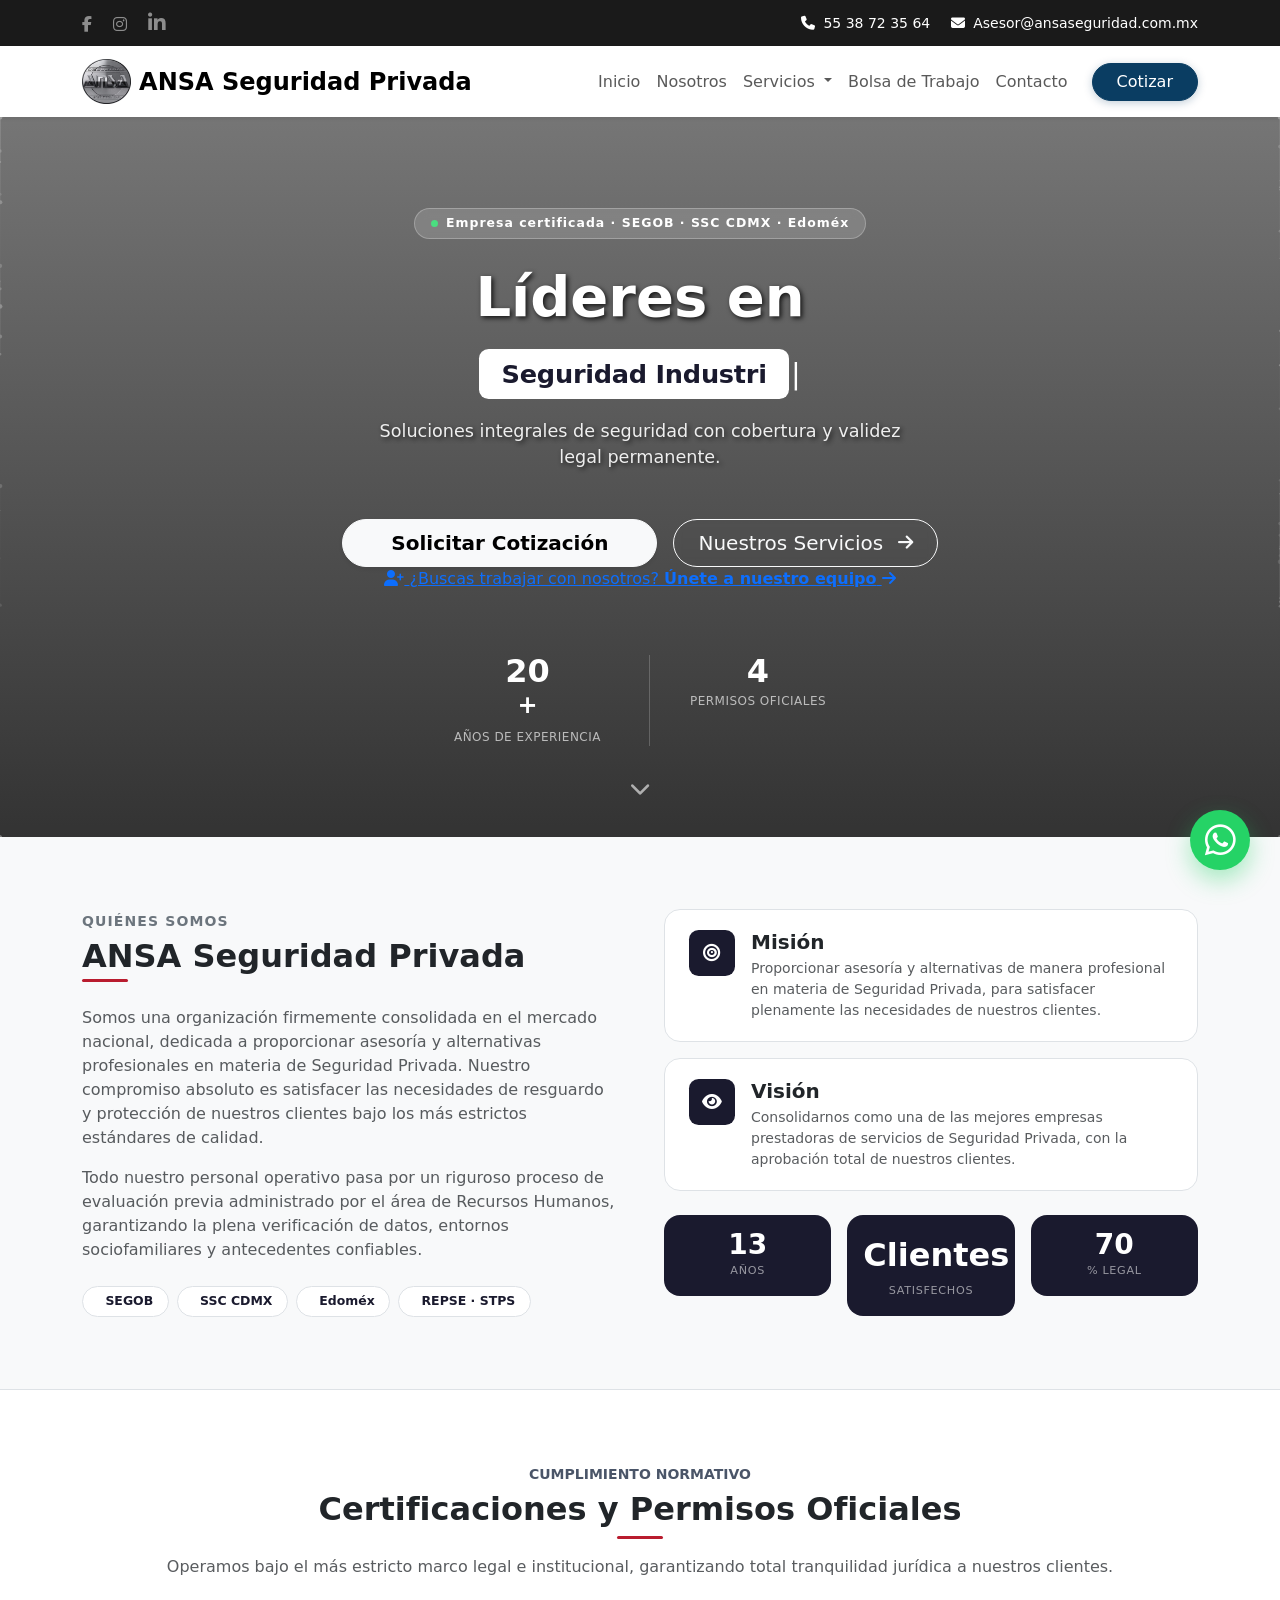
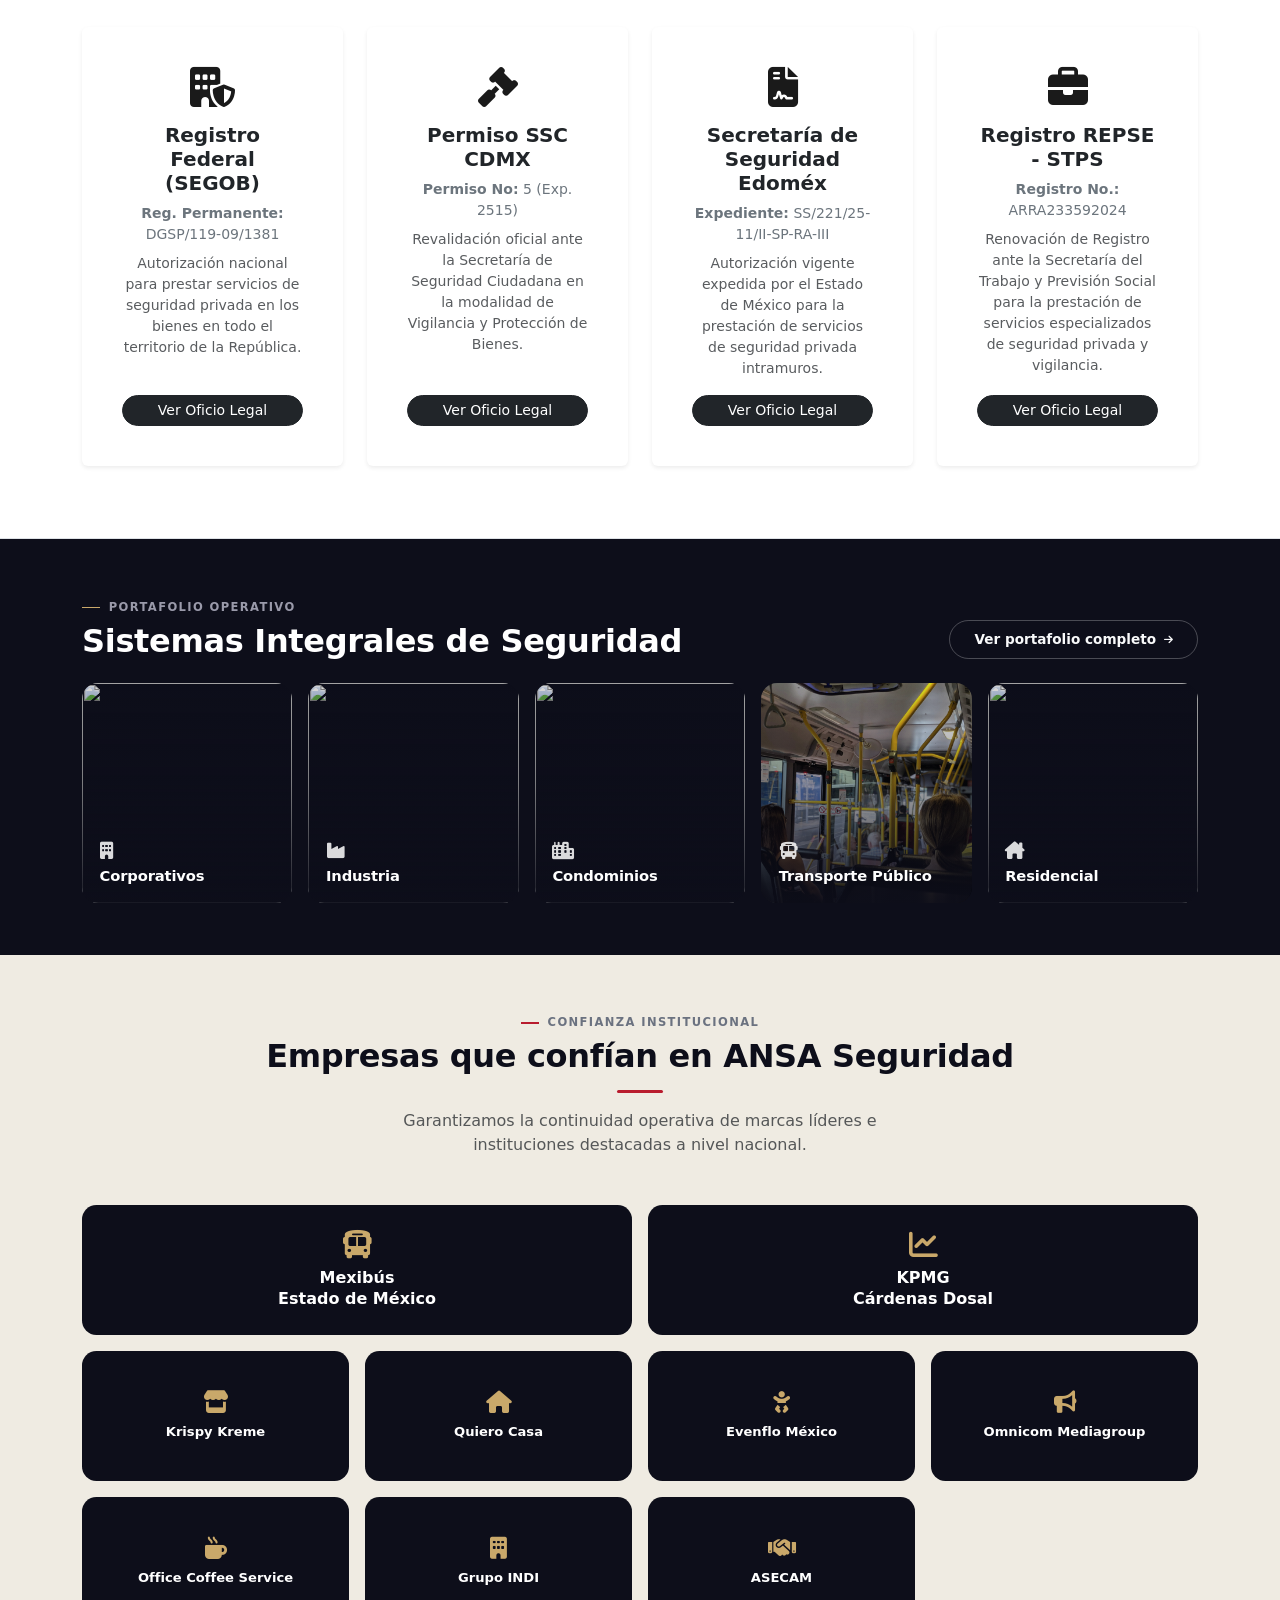
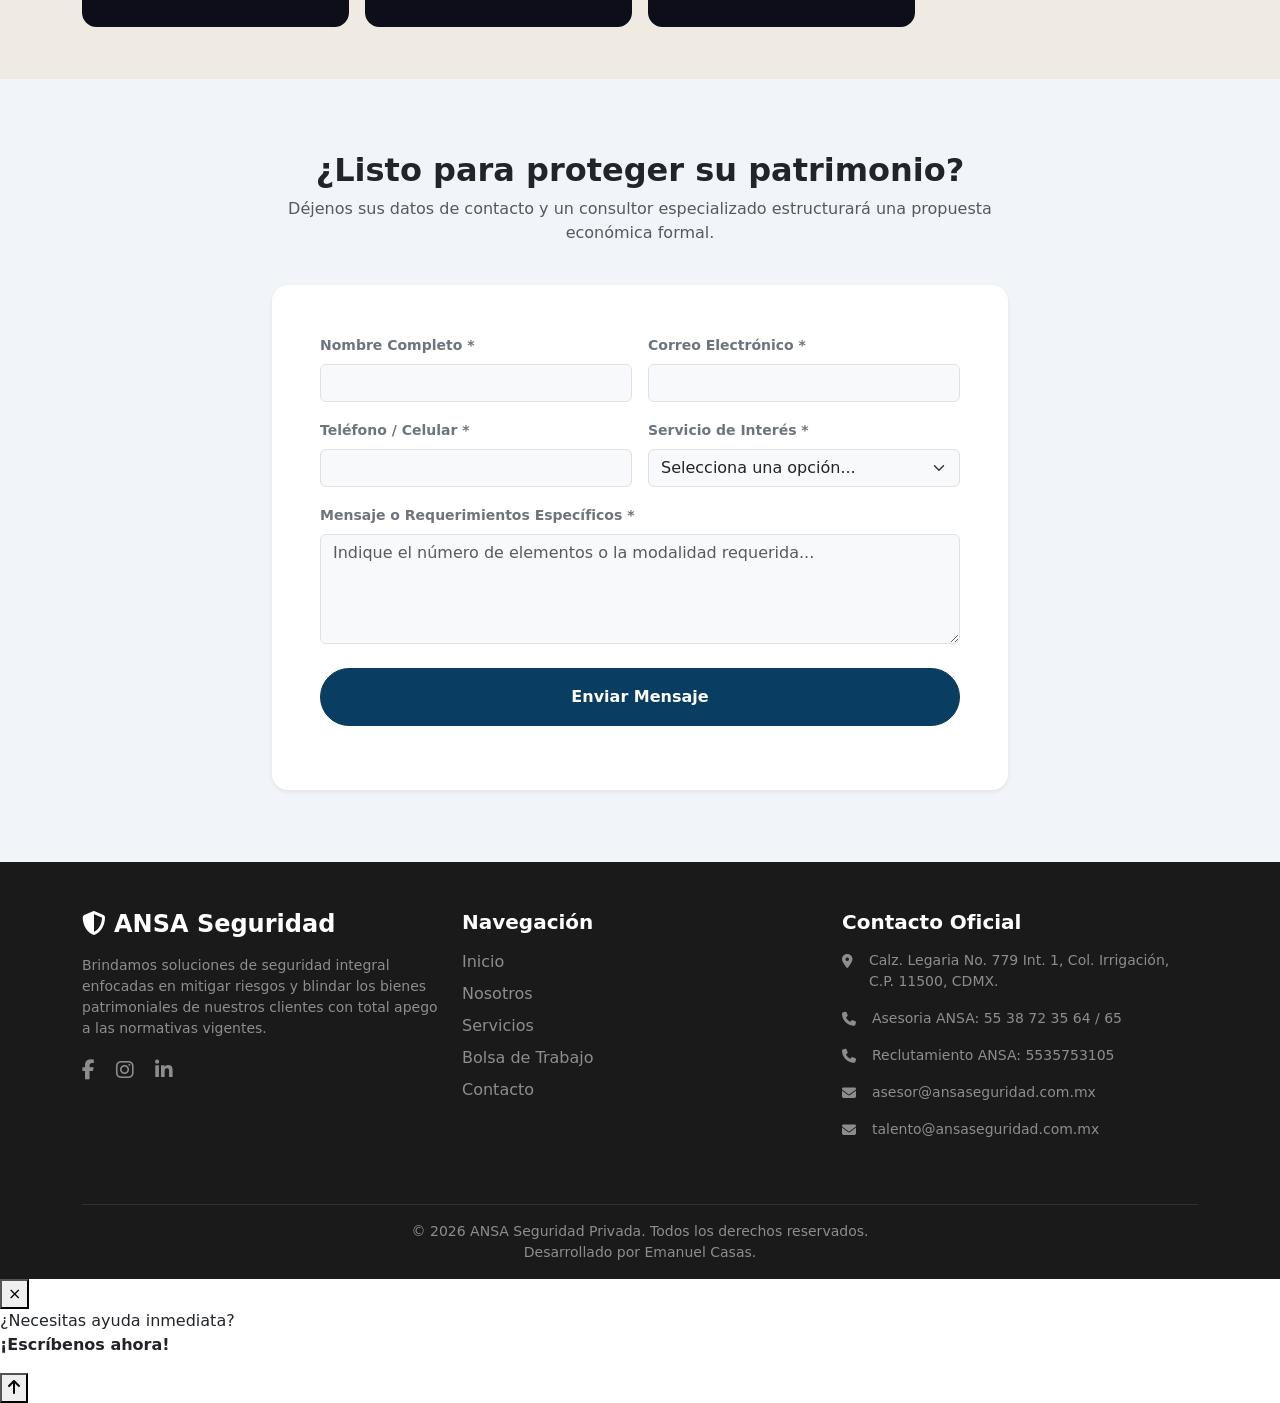
==== index.html @ e679508c "Update index.html" ====
<!DOCTYPE html>
<html lang="es">
<head>
    <meta charset="UTF-8">
    <meta name="viewport" content="width=device-width, initial-scale=1.0">
    <title>ANSA Seguridad Privada</title>

    <!-- Google Analytics 4 -->
    <script async src="https://www.googletagmanager.com/gtag/js?id=G-XXXXXXXXXX"></script>
    <script>
        window.dataLayer = window.dataLayer || [];
        function gtag(){dataLayer.push(arguments);}
        gtag('js', new Date());
        gtag('config', 'G-XXXXXXXXXX');
    </script>

    <link href="https://unpkg.com/aos@2.3.1/dist/aos.css" rel="stylesheet">
    <script src="https://unpkg.com/aos@2.3.1/dist/aos.js"></script>

    <script src="https://www.google.com/recaptcha/api.js" async defer></script>
    
    <link href="https://cdn.jsdelivr.net/npm/bootstrap@5.3.2/dist/css/bootstrap.min.css" rel="stylesheet">
    
    <link rel="stylesheet" href="https://cdnjs.cloudflare.com/ajax/libs/font-awesome/6.4.2/css/all.min.css">

    <link rel="stylesheet" href="css/style.css">

    
<div id="ansa-toast" role="status" aria-live="polite">
  <div class="ansa-toast-icon"><i class="fa-solid fa-check"></i></div>
  <div class="ansa-toast-text">
    <strong>¡Mensaje enviado!</strong>
    <span>Te contactaremos en las próximas horas.</span>
  </div>
  <button class="ansa-toast-close" aria-label="Cerrar notificación">&times;</button>
</div>



</head>
<body>

    <div class="top-bar py-2 text-white">
        <div class="container d-flex justify-content-between align-items-center">
            <div class="social-icons">
                <a href="#" class="text-white-50 me-3 text-decoration-none"><i class="fa-brands fa-facebook-f"></i></a>
                <a href="#" class="text-white-50 me-3 text-decoration-none"><i class="fa-brands fa-instagram"></i></a>
                <a href="#" class="text-white-50 fs-5 text-decoration-none footer-icon"><i class="fa-brands fa-linkedin-in"></i></a>
            </div>
            <div class="contact-info small d-none d-md-block">
                <span class="me-3"><i class="fa-solid fa-phone me-1"></i> 55 38 72 35 64</span>
                <span><i class="fa-solid fa-envelope me-1"></i> Asesor@ansaseguridad.com.mx</span>
            </div>
        </div>
    </div>

    <nav class="navbar navbar-expand-lg navbar-light bg-white shadow-sm sticky-top">
        <div class="container">
            <a class="navbar-brand d-flex align-items-center" href="index.html">
    <img src="img/logo-ansa.jpg" alt="ANSA Seguridad Privada" style="height: 45px; width: auto;" class="me-2" loading="lazy">
    <span class="fw-bold fs-4">ANSA Seguridad Privada</span>
</a>
            
            <button class="navbar-toggler" type="button" data-bs-toggle="collapse" data-bs-target="#menuPrincipal">
                <span class="navbar-toggler-icon"></span>
            </button>
            
            <div class="collapse navbar-collapse justify-content-end" id="menuPrincipal">
            <ul class="navbar-nav fw-medium align-items-center">
                <li class="nav-item"><a class="nav-link active" href="index.html">Inicio</a></li>
                <li class="nav-item"><a class="nav-link" href="#nosotros">Nosotros</a></li>
                
                <li class="nav-item dropdown">
                    <a class="nav-link dropdown-toggle" href="servicios.html" id="navServicios" role="button" data-bs-toggle="dropdown" aria-expanded="false">
    Servicios
</a>
                    
                    <ul class="dropdown-menu border-0 shadow" aria-labelledby="navServicios">
                        
                        <li class="dropdown-submenu">
                            <a class="dropdown-item py-2 d-flex justify-content-between align-items-center dropdown-toggle-submenu"
   href="servicios.html#intramuros"
   data-bs-toggle="dropdown"
   aria-expanded="false">
    <span><i class="fa-solid fa-building-user me-2"></i> Guardias de Seguridad</span>
    <i class="fa-solid fa-chevron-right fa-xs ms-3 text-muted"></i>
</a>
                            
                            <ul class="dropdown-menu submenu border-0 shadow">
                                <li><h6 class="dropdown-header small text-uppercase fw-bold" style="letter-spacing:.06em; font-size:.7rem;">Sectores</h6></li>
                                <li><a class="dropdown-item py-2 ps-4" href="servicios.html#intramuros" data-sector-link="corporativo"><i class="fa-solid fa-building me-2 fa-sm"></i> Corporativos</a></li>
                                <li><a class="dropdown-item py-2 ps-4" href="servicios.html#intramuros" data-sector-link="comercio"><i class="fa-solid fa-shop me-2 fa-sm"></i> Comercio</a></li>
                                <li><a class="dropdown-item py-2 ps-4" href="servicios.html#intramuros" data-sector-link="industria"><i class="fa-solid fa-industry me-2 fa-sm"></i> Industria</a></li>
                                <li><a class="dropdown-item py-2 ps-4" href="servicios.html#intramuros" data-sector-link="construccion"><i class="fa-solid fa-helmet-safety me-2 fa-sm"></i> Construcción</a></li>
                                <li><a class="dropdown-item py-2 ps-4" href="servicios.html#intramuros" data-sector-link="condominios"><i class="fa-solid fa-city me-2 fa-sm"></i> Condominios</a></li>
                                <li><a class="dropdown-item py-2 ps-4" href="servicios.html#intramuros" data-sector-link="fraccionamientos"><i class="fa-solid fa-house-flag me-2 fa-sm"></i> Fraccionamientos</a></li>
                                <li><a class="dropdown-item py-2 ps-4" href="servicios.html#intramuros" data-sector-link="transporte"><i class="fa-solid fa-bus me-2 fa-sm"></i> Transporte Público</a></li>
                                <li><a class="dropdown-item py-2 ps-4" href="servicios.html#intramuros" data-sector-link="educativo"><i class="fa-solid fa-graduation-cap me-2 fa-sm"></i> Centros Educativos</a></li>
                                <li><a class="dropdown-item py-2 ps-4" href="servicios.html#intramuros" data-sector-link="eventos"><i class="fa fa-calendar"></i> Eventos Especiales</a></li>
                                <li><a class="dropdown-item py-2 ps-4" href="servicios.html#intramuros" data-sector-link="residencial"><i class="fa-solid fa-house-chimney me-2 fa-sm"></i> Residencial</a></li>
                            </ul>
                        </li>

                        <li><a class="dropdown-item py-2" href="servicios.html#consultoria"><i class="fa-solid fa-magnifying-glass-chart me-2"></i> Consultoría</a></li>
                        <li><a class="dropdown-item py-2" href="servicios.html#categoria"><i class="fa-solid fa-user-check me-2"></i> Nuestro Personal</a></li>
                    </ul>
                </li>
                
                <li class="nav-item"><a class="nav-link" href="empleo.html">Bolsa de Trabajo</a></li>
                <li class="nav-item"><a class="nav-link" href="contacto.html">Contacto</a></li>
                <li class="nav-item ms-lg-3 mt-2 mt-lg-0">
                    <a href="index.html#cotizacion" class="btn btn-primary rounded-pill px-4 text-white">Cotizar</a>
                </li>
            </ul>
        </div>
    </div>
</nav>

    <header class="hero-section d-flex align-items-center text-center position-relative overflow-hidden">
 
  <!-- Canvas de partículas (fondo animado sutil) -->
  <canvas id="hero-canvas" class="position-absolute top-0 start-0 w-100 h-100"
          style="pointer-events:none; opacity:.35;"></canvas>
 
  <div class="container position-relative" style="z-index:2;">
 
    <!-- Eyebrow badge -->
    <div class="hero-badge mb-4" data-aos="fade-down" data-aos-delay="100">
      <span class="badge rounded-pill px-3 py-2"
            style="background:rgba(255,255,255,.15); color:#fff; font-size:.78rem; letter-spacing:.08em; backdrop-filter:blur(6px); border:1px solid rgba(255,255,255,.25);">
        <span class="hero-dot me-2"></span>Empresa certificada · SEGOB · SSC CDMX · Edoméx
      </span>
    </div>
 
    <!-- Titular principal -->
    <h1 class="display-4 text-white fw-bold mb-0 shadow-text" data-aos="fade-up" data-aos-delay="200">
      Líderes en
    </h1>
 
    <!-- Typewriter pill -->
    <div class="hero-tw-wrap my-3" data-aos="fade-up" data-aos-delay="300">
      <span id="tw-text" class="hero-tw-pill"></span><span class="hero-cursor">|</span>
    </div>
 
    <!-- Subtítulo -->
    <p class="text-white lead shadow-text d-none d-md-block mb-5"
       data-aos="fade-up" data-aos-delay="400"
       style="font-size:1.1rem; opacity:.9; max-width:560px; margin:0 auto;">
      Soluciones integrales de seguridad con cobertura y validez legal permanente.
    </p>
 
    <!-- CTAs -->
    <div class="d-flex gap-3 justify-content-center flex-wrap mt-2"
         data-aos="fade-up" data-aos-delay="500">
      <a href="index.html#cotizacion"
         class="btn btn-light btn-lg rounded-pill px-5 fw-semibold shadow-sm">
        Solicitar Cotización
      </a>
      <a href="servicios.html"
         class="btn btn-outline-light btn-lg rounded-pill px-4"
         style="backdrop-filter:blur(4px);">
        Nuestros Servicios <i class="fa-solid fa-arrow-right ms-2 fa-sm"></i>
      </a>
    </div>

      <div class="hero-job-banner" data-aos="fade-up" data-aos-delay="550">
  <a href="empleo.html" class="hero-job-banner-link">
    <span class="hero-job-banner-icon"><i class="fa-solid fa-user-plus"></i></span>
    <span class="hero-job-banner-text">
      ¿Buscas trabajar con nosotros? <strong>Únete a nuestro equipo</strong>
    </span>
    <span class="hero-job-banner-arrow"><i class="fa-solid fa-arrow-right"></i></span>
  </a>
</div>
 
    <!-- Stats rápidos -->
    <div class="hero-stats d-none d-md-flex gap-5 justify-content-center mt-5 pt-3"
         data-aos="fade-up" data-aos-delay="600">
      <div class="hero-stat">
        <span class="hero-stat-num" data-target="20">0</span><span class="text-white fw-bold fs-4">+</span>
        <p class="hero-stat-label">Años de experiencia</p>
      </div>
      
      <div class="hero-stat hero-stat-divider">
        <span class="hero-stat-num" data-target="4">0</span>
        <p class="hero-stat-label">Permisos oficiales</p>
      </div>
    </div>
 
  </div>
 
  <!-- Flecha de scroll -->
  <a href="#nosotros" class="hero-scroll-arrow position-absolute"
     aria-label="Ir a Nosotros">
    <i class="fa-solid fa-chevron-down"></i>
  </a>
 
</header>

    <section id="nosotros" class="py-5 bg-light" data-aos="fade-up">
  <div class="container py-4">
 
    <div class="row align-items-center g-5">
 
      <!-- Columna izquierda: texto -->
      <div class="col-lg-6">
        <span class="text-uppercase small fw-bold text-secondary" style="letter-spacing:.08em;">Quiénes somos</span>
        <h2 class="fw-bold mt-1 mb-1">ANSA Seguridad Privada</h2>
        <div class="title-line mb-4"></div>
 
        <p class="text-muted">
          Somos una organización firmemente consolidada en el mercado nacional, dedicada a proporcionar asesoría y alternativas profesionales en materia de Seguridad Privada. Nuestro compromiso absoluto es satisfacer las necesidades de resguardo y protección de nuestros clientes bajo los más estrictos estándares de calidad.
        </p>
        <p class="text-muted">
          Todo nuestro personal operativo pasa por un riguroso proceso de evaluación previa administrado por el área de Recursos Humanos, garantizando la plena verificación de datos, entornos sociofamiliares y antecedentes confiables.
        </p>
 
        <!-- Badges de certificaciones -->
        <div class="d-flex flex-wrap gap-2 mt-4">
          <span class="cert-badge"><i class="fa-solid fa-shield-check me-1"></i> SEGOB</span>
          <span class="cert-badge"><i class="fa-solid fa-shield-check me-1"></i> SSC CDMX</span>
          <span class="cert-badge"><i class="fa-solid fa-shield-check me-1"></i> Edoméx</span>
          <span class="cert-badge"><i class="fa-solid fa-shield-check me-1"></i> REPSE · STPS</span>
        </div>
      </div>
 
      <!-- Columna derecha: misión/visión mejoradas + contador inline -->
      <div class="col-lg-6">
 
        <!-- Misión -->
        <div class="mv-card mb-3" data-aos="fade-left" data-aos-delay="100">
          <div class="mv-icon">
            <i class="fa-solid fa-bullseye"></i>
          </div>
          <div class="mv-body">
            <h5 class="fw-bold mb-1">Misión</h5>
            <p class="text-muted small mb-0">
              Proporcionar asesoría y alternativas de manera profesional en materia de Seguridad Privada, para satisfacer plenamente las necesidades de nuestros clientes.
            </p>
          </div>
        </div>
 
        <!-- Visión -->
        <div class="mv-card mb-4" data-aos="fade-left" data-aos-delay="200">
          <div class="mv-icon" style="background:#1a1a2e;">
            <i class="fa-solid fa-eye"></i>
          </div>
          <div class="mv-body">
            <h5 class="fw-bold mb-1">Visión</h5>
            <p class="text-muted small mb-0">
              Consolidarnos como una de las mejores empresas prestadoras de servicios de Seguridad Privada, con la aprobación total de nuestros clientes.
            </p>
          </div>
        </div>
 
        <div class="row g-3" data-aos="fade-up" data-aos-delay="250">
  <div class="col-4">
    <div class="mini-stat rounded-4 text-center p-3">
      <div class="mini-stat-num" data-target="+19">0</div>
      <div class="mini-stat-label">Años</div>
    </div>
  </div>
  
  <div class="col-4">
    <div class="mini-stat rounded-4 text-center p-3">
      <div class="mini-stat-text fs-2 fw-bold">Clientes</div>
      <div class="mini-stat-label">Satisfechos</div>
    </div>
  </div>
  
  <div class="col-4">
    <div class="mini-stat rounded-4 text-center p-3">
      <div class="mini-stat-num" data-target="100">0</div>
      <div class="mini-stat-label">% Legal</div>
    </div>
  </div>
</div>
 
      </div>
    </div>
  </div>
</section>

    
    <section id="permisos" class="py-5 bg-white border-top border-bottom" data-aos="fade-up">
        <div class="container py-4">
            <div class="text-center mb-5">
                <span class="text-primary text-uppercase small fw-bold tracking-wider" style="color: #4a5568 !important;">Cumplimiento Normativo</span>
                <h2 class="fw-bold mt-1">Certificaciones y Permisos Oficiales</h2>
                <div class="title-line mx-auto mb-3"></div>
                <p class="text-muted">Operamos bajo el más estricto marco legal e institucional, garantizando total tranquilidad jurídica a nuestros clientes.</p>
            </div>

            <!-- ROW CON 4 CARDS DE IGUAL ALTURA -->
            <div class="row g-4">
                <!-- 1. Registro Federal (SEGOB) -->
                <div class="col-lg-3 col-md-6">
                    <div class="card h-100 border-0 shadow-sm text-center p-4 custom-card d-flex flex-column">
                        <div class="card-body flex-grow-1 d-flex flex-column">
                            <i class="fa-solid fa-building-shield fs-1 mb-3" style="color: #1a1a1a;"></i>
                            <h5 class="fw-bold">Registro Federal (SEGOB)</h5>
                            <p class="text-secondary small mb-2"><strong>Reg. Permanente:</strong> DGSP/119-09/1381</p>
                            <p class="text-muted small flex-grow-1">Autorización nacional para prestar servicios de seguridad privada en los bienes en todo el territorio de la República.</p>
                            
                            <button type="button" class="btn btn-dark btn-sm rounded-pill px-4 mt-auto" data-bs-toggle="modal" data-bs-target="#modalFederal">
                                Ver Oficio Legal
                            </button>
                        </div>
                    </div>
                </div>

                <!-- 2. Permiso SSC CDMX -->
                <div class="col-lg-3 col-md-6">
                    <div class="card h-100 border-0 shadow-sm text-center p-4 custom-card d-flex flex-column">
                        <div class="card-body flex-grow-1 d-flex flex-column">
                            <i class="fa-solid fa-gavel fs-1 mb-3" style="color: #1a1a1a;"></i>
                            <h5 class="fw-bold">Permiso SSC CDMX</h5>
                            <p class="text-secondary small mb-2"><strong>Permiso No:</strong> 5 (Exp. 2515)</p>
                            <p class="text-muted small flex-grow-1">Revalidación oficial ante la Secretaría de Seguridad Ciudadana en la modalidad de Vigilancia y Protección de Bienes.</p>
                            
                            <button type="button" class="btn btn-dark btn-sm rounded-pill px-4 mt-auto" data-bs-toggle="modal" data-bs-target="#modalCDMX">
                                Ver Oficio Legal
                            </button>
                        </div>
                    </div>
                </div>

                <!-- 3. Secretaría de Seguridad Edoméx -->
                <div class="col-lg-3 col-md-6">
                    <div class="card h-100 border-0 shadow-sm text-center p-4 custom-card d-flex flex-column">
                        <div class="card-body flex-grow-1 d-flex flex-column">
                            <i class="fa-solid fa-file-contract fs-1 mb-3" style="color: #1a1a1a;"></i>
                            <h5 class="fw-bold">Secretaría de Seguridad Edoméx</h5>
                            <p class="text-secondary small mb-2"><strong>Expediente:</strong> SS/221/25-11/II-SP-RA-III</p>
                            <p class="text-muted small flex-grow-1">Autorización vigente expedida por el Estado de México para la prestación de servicios de seguridad privada intramuros.</p>
                            
                            <button type="button" class="btn btn-dark btn-sm rounded-pill px-4 mt-auto" data-bs-toggle="modal" data-bs-target="#modalEdomex">
                                Ver Oficio Legal
                            </button>
                        </div>
                    </div>
                </div>

                <!-- 4. Registro REPSE - STPS -->
                <div class="col-lg-3 col-md-6">
                    <div class="card h-100 border-0 shadow-sm text-center p-4 custom-card d-flex flex-column">
                        <div class="card-body flex-grow-1 d-flex flex-column">
                            <i class="fa-solid fa-briefcase fs-1 mb-3" style="color: #1a1a1a;"></i>
                            <h5 class="fw-bold">Registro REPSE - STPS</h5>
                            <p class="text-secondary small mb-2"><strong>Registro No.:</strong> ARRA233592024</p>
                            <p class="text-muted small flex-grow-1">Renovación de Registro ante la Secretaría del Trabajo y Previsión Social para la prestación de servicios especializados de seguridad privada y vigilancia.</p>
                            
                            <button type="button" class="btn btn-dark btn-sm rounded-pill px-4 mt-auto" data-bs-toggle="modal" data-bs-target="#modalREPSE">
                                Ver Oficio Legal
                            </button>
                        </div>
                    </div>
                </div>
            </div>
        </div>
    </section>

    <div class="modal fade" id="modalFederal" tabindex="-1" aria-hidden="true">
        <div class="modal-dialog modal-lg modal-dialog-centered">
            <div class="modal-content rounded-4 border-0 shadow">
                <div class="modal-header border-0 bg-light rounded-top-4">
                    <h5 class="modal-title fw-bold"><i class="fa-solid fa-building-shield me-2"></i>Oficio Federal - SEGOB</h5>
                    <button type="button" class="btn-close" data-bs-theme="dark" data-bs-dispatch="modal" data-bs-dismiss="modal" aria-label="Close"></button>
                </div>
                <div class="modal-body text-center bg-white p-4">
                    <img src="permisos/FEDERAL SEGOBn.png" alt="Permiso Federal ANSA" class="img-fluid rounded shadow-sm" loading="lazy">
                </div>
            </div>
        </div>
    </div>

    <div class="modal fade" id="modalCDMX" tabindex="-1" aria-hidden="true">
        <div class="modal-dialog modal-lg modal-dialog-centered">
            <div class="modal-content rounded-4 border-0 shadow">
                <div class="modal-header border-0 bg-light rounded-top-4">
                    <h5 class="modal-title fw-bold"><i class="fa-solid fa-gavel me-2"></i>Permiso de Revalidación - SSC CDMX</h5>
                    <button type="button" class="btn-close" data-bs-dismiss="modal" aria-label="Close"></button>
                </div>
                <div class="modal-body text-center bg-white p-4">
                    <img src="permisos/SSC CDMX..png" alt="Permiso SSC CDMX" class="img-fluid rounded shadow-sm" loading="lazy">
                </div>
            </div>
        </div>
    </div>

    <div class="modal fade" id="modalEdomex" tabindex="-1" aria-hidden="true">
        <div class="modal-dialog modal-lg modal-dialog-centered">
            <div class="modal-content rounded-4 border-0 shadow">
                <div class="modal-header border-0 bg-light rounded-top-4">
                    <h5 class="modal-title fw-bold"><i class="fa-solid fa-file-contract me-2"></i>Autorización de Servicios - Estado de México</h5>
                    <button type="button" class="btn-close" data-bs-dismiss="modal" aria-label="Close"></button>
                </div>
                <div class="modal-body text-center bg-white p-4">
                    <img src="permisos/SECRETARIA SEGURIDAD EDOMEX.png" alt="Permiso Estado de México" class="img-fluid rounded shadow-sm" loading="lazy">
                </div>
            </div>
        </div>
    </div>

    <!-- NUEVO MODAL REPSE STPS -->
    <div class="modal fade" id="modalREPSE" tabindex="-1" aria-hidden="true">
        <div class="modal-dialog modal-lg modal-dialog-centered">
            <div class="modal-content rounded-4 border-0 shadow">
                <div class="modal-header border-0 bg-light rounded-top-4">
                    <h5 class="modal-title fw-bold">
                        <i class="fa-solid fa-briefcase me-2"></i>
                        Registro REPSE - STPS
                    </h5>
                    <button type="button" class="btn-close" data-bs-dismiss="modal" aria-label="Close"></button>
                </div>
                <div class="modal-body text-center bg-white p-4">
                    <img src="permisos/REPSE STPS.png" 
                         alt="Registro REPSE STPS" 
                         class="img-fluid rounded shadow-sm">
                </div>
            </div>
        </div>
    </div>

    <section id="sistemas" class="section-tight" style="background-color: var(--c-navy);" data-aos="fade-up">
  <div class="container">
 
    <div class="d-flex flex-wrap justify-content-between align-items-end mb-4 gap-3">
      <div>
        <span class="label-eyebrow on-dark">Portafolio Operativo</span>
        <h2 class="h-display text-white mt-2 mb-0" style="font-size:2rem;">Sistemas Integrales de Seguridad</h2>
      </div>
      <a href="servicios.html" class="btn btn-outline-light rounded-pill px-4 py-2 fw-semibold d-none d-md-inline-flex align-items-center gap-2" style="font-size:.85rem; border-color:rgba(255,255,255,.25);">
        Ver portafolio completo <i class="fa-solid fa-arrow-right fa-xs"></i>
      </a>
    </div>
 
    <!-- Pista de tarjetas: grid en desktop, scroll-snap en móvil -->
    <div class="sistemas-track">
 
      <a href="servicios.html?sector=corporativo#intramuros" class="sistemas-card" data-aos="fade-up" data-aos-delay="0">
        <img src="https://images.unsplash.com/photo-1486406146926-c627a92ad1ab?auto=format&fit=crop&w=500&q=80" alt="">
        <div class="sistemas-card-overlay"></div>
        <div class="sistemas-card-body">
          <i class="fa-solid fa-building"></i>
          <h6>Corporativos</h6>
        </div>
      </a>
 
      <a href="servicios.html?sector=industria#intramuros" class="sistemas-card" data-aos="fade-up" data-aos-delay="60">
        <img src="https://images.unsplash.com/photo-1581091226825-a6a2a5aee158?auto=format&fit=crop&w=500&q=80" alt="">
        <div class="sistemas-card-overlay"></div>
        <div class="sistemas-card-body">
          <i class="fa-solid fa-industry"></i>
          <h6>Industria</h6>
        </div>
      </a>
 
      <a href="servicios.html?sector=condominios#intramuros" class="sistemas-card" data-aos="fade-up" data-aos-delay="120">
        <img src="https://images.unsplash.com/photo-1545324418-cc1a3fa10c00?auto=format&fit=crop&w=500&q=80" alt="">
        <div class="sistemas-card-overlay"></div>
        <div class="sistemas-card-body">
          <i class="fa-solid fa-city"></i>
          <h6>Condominios</h6>
        </div>
      </a>
 
      <a href="servicios.html?sector=transporte#intramuros" class="sistemas-card" data-aos="fade-up" data-aos-delay="180">
        <img src="img/trasnporte-publico.jpg" alt="">
        <div class="sistemas-card-overlay"></div>
        <div class="sistemas-card-body">
          <i class="fa-solid fa-bus"></i>
          <h6>Transporte Público</h6>
        </div>
      </a>
 
      <a href="servicios.html?sector=residencial#intramuros" class="sistemas-card" data-aos="fade-up" data-aos-delay="240">
        <img src="https://images.unsplash.com/photo-1512917774080-9991f1c4c750?auto=format&fit=crop&w=500&q=80" alt="">
        <div class="sistemas-card-overlay"></div>
        <div class="sistemas-card-body">
          <i class="fa-solid fa-house-chimney"></i>
          <h6>Residencial</h6>
        </div>
      </a>
 
    </div>
 
    <!-- Mobile: link completo visible (en desktop ya está arriba) -->
    <div class="text-center mt-4 d-md-none">
      <a href="servicios.html" class="btn btn-outline-light rounded-pill px-4 py-2 fw-semibold" style="font-size:.85rem; border-color:rgba(255,255,255,.25);">
        Ver portafolio completo <i class="fa-solid fa-arrow-right fa-xs ms-1"></i>
      </a>
    </div>
 
  </div>
</section>

   
<section id="clientes" class="section-tight" style="background:var(--c-bone-deep);" data-aos="fade-up">
  <div class="container">
 
    <div class="text-center mb-5">
      <span class="label-eyebrow justify-content-center">Confianza Institucional</span>
      <h2 class="h-display mt-2" style="font-size:2rem; color:var(--c-navy);">Empresas que confían en ANSA Seguridad</h2>
      <div class="title-line mx-auto mt-3 mb-3"></div>
      <p class="text-muted mx-auto" style="max-width:540px;">
        Garantizamos la continuidad operativa de marcas líderes e instituciones destacadas a nivel nacional.
      </p>
    </div>
 
    <!-- Grid de clientes: 2 destacados grandes + resto en grid uniforme -->
    <div class="clientes-grid">
 
      <div class="cliente-tile cliente-tile-lg" data-aos="zoom-in" data-aos-delay="0">
        <i class="fa-solid fa-bus"></i>
        <span>Mexibús<br>Estado de México</span>
      </div>
 
      <div class="cliente-tile cliente-tile-lg" data-aos="zoom-in" data-aos-delay="60">
        <i class="fa-solid fa-chart-line"></i>
        <span>KPMG<br>Cárdenas Dosal</span>
      </div>
 
      <div class="cliente-tile" data-aos="zoom-in" data-aos-delay="100">
        <i class="fa-solid fa-store"></i>
        <span>Krispy Kreme</span>
      </div>
 
      <div class="cliente-tile" data-aos="zoom-in" data-aos-delay="140">
        <i class="fa-solid fa-house"></i>
        <span>Quiero Casa</span>
      </div>
 
      <div class="cliente-tile" data-aos="zoom-in" data-aos-delay="180">
        <i class="fa-solid fa-baby"></i>
        <span>Evenflo México</span>
      </div>
 
      <div class="cliente-tile" data-aos="zoom-in" data-aos-delay="220">
        <i class="fa-solid fa-bullhorn"></i>
        <span>Omnicom Mediagroup</span>
      </div>
 
      <div class="cliente-tile" data-aos="zoom-in" data-aos-delay="260">
        <i class="fa-solid fa-mug-hot"></i>
        <span>Office Coffee Service</span>
      </div>
 
      <div class="cliente-tile" data-aos="zoom-in" data-aos-delay="300">
        <i class="fa-solid fa-building"></i>
        <span>Grupo INDI</span>
      </div>
 
      <div class="cliente-tile" data-aos="zoom-in" data-aos-delay="340">
        <i class="fa-solid fa-handshake"></i>
        <span>ASECAM</span>
      </div>
 
    </div>
 
  </div>
</section>
 
  </div>
</section>
    <section id="cotizacion" class="py-5" style="background-color: #f1f4f8;" data-aos="fade-up">
    <div class="container py-4">
        <div class="row justify-content-center">
            <div class="col-lg-8 text-center mb-4">
                <h2 class="fw-bold">¿Listo para proteger su patrimonio?</h2>
                <p class="text-muted">Déjenos sus datos de contacto y un consultor especializado estructurará una propuesta económica formal.</p>
            </div>
        </div>
        
        <div class="row justify-content-center">
            <div class="col-lg-8">
                <div class="card border-0 shadow-sm rounded-4">
                    <div class="card-body p-4 p-md-5">
                        <form id="cotizacion-form" action="https://formspree.io/f/mjgddpvk" method="POST">
                            <input type="hidden" name="_subject" value="Nueva cotización - ANSA Seguridad">
                            
                            <div class="row g-3">
                                <div class="col-md-6">
                                    <label class="form-label fw-bold text-secondary small">Nombre Completo *</label>
                                    <input type="text" name="nombre" class="form-control bg-light" required pattern="[A-Za-zÀ-ÿ\s]{3,60}" title="Por favor, ingrese un nombre real (solo letras, mínimo 3 caracteres).">
                                </div>
                                
                                <div class="col-md-6">
                                    <label class="form-label fw-bold text-secondary small">Correo Electrónico *</label>
                                    <input type="email" name="email" class="form-control bg-light" required title="Ingrese un correo electrónico válido.">
                                </div>
                                
                                <div class="col-md-6">
                                    <label class="form-label fw-bold text-secondary small">Teléfono / Celular *</label>
                                    <input type="tel" name="telefono" class="form-control bg-light" required pattern="[0-9]{10,12}" title="Ingrese un número válido a 10 dígitos (sin espacios ni guiones).">
                                </div>
                                
                                <div class="col-md-6">
                                    <label class="form-label fw-bold text-secondary small">Servicio de Interés *</label>
                                    <select name="servicio" class="form-select bg-light" required>
                                        <option value="">Selecciona una opción...</option>
                                        <option value="Corporativa">Seguridad Corporativa</option>
                                        <option value="Empresarial">Seguridad Comercial</option>
                                        <option value="Industrial">Seguridad Industrial</option>
                                        <option value="Construcción">Construcción</option>
                                        <option value="Condominios">Condominios</option>
                                        <option value="Fraccionamientos">Fraccionamientos</option>
                                        <option value="Transporte">Transporte Público</option>
                                        <option value="Educativos">Centros Educativos</option>
                                        <option value="Eventos">Eventos Especiales</option>
                                        <option value="Residencial">Residencial</option>
                                        <option value="Consultoría">Consultoría y/o Análisis</option>
                                        <option value="Otro">Otro</option>
                                    </select>
                                </div>
                                
                                <div class="col-12">
                                    <label class="form-label fw-bold text-secondary small">Mensaje o Requerimientos Específicos *</label>
                                    <textarea name="mensaje" class="form-control bg-light" rows="4" placeholder="Indique el número de elementos o la modalidad requerida..." required minlength="10" title="Por favor, bríndenos un poco más de detalle (mínimo 10 caracteres)."></textarea>
                                </div>
                                
                                <div class="col-12 mt-4 text-center">
                                    <button type="submit" class="btn btn-primary rounded-pill px-5 py-3 fw-bold w-100 text-white">
                                        <span class="btn-text">Enviar Mensaje</span>
                                        <span class="btn-loading d-none"><i class="fa-solid fa-spinner fa-spin me-2"></i>Enviando...</span>
                                    </button>
                                </div>
                                
                                <div class="col-12">
                                    <div class="form-message d-none small text-center mt-2"></div>
                                </div>
                            </div>
                        </form>
                    </div>
                </div>
            </div>
        </div>
    </div>
</section>

    <footer class="text-white pt-5 pb-3">
        <div class="container">
            <div class="row">
                <div class="col-lg-4 mb-4">
                    <h4 class="fw-bold mb-3 text-white"><i class="fa-solid fa-shield-halved me-2"></i>ANSA Seguridad</h4>
                    <p class="text-white-50 small">
                        Brindamos soluciones de seguridad integral enfocadas en mitigar riesgos y blindar los bienes patrimoniales de nuestros clientes con total apego a las normativas vigentes.
                    </p>
                    <div class="mt-3">
                        <a href="#" class="text-white-50 me-3 fs-5 text-decoration-none footer-icon"><i class="fa-brands fa-facebook-f"></i></a>
                        <a href="#" class="text-white-50 me-3 fs-5 text-decoration-none footer-icon"><i class="fa-brands fa-instagram"></i></a>
                        <a href="#" class="text-white-50 fs-5 text-decoration-none footer-icon"><i class="fa-brands fa-linkedin-in"></i></a>
                    </div>
                </div>

                <div class="col-lg-4 mb-4">
                    <h5 class="fw-bold mb-3">Navegación</h5>
                    <ul class="list-unstyled">
                        <li class="mb-2"><a href="index.html" class="text-white-50 text-decoration-none footer-link">Inicio</a></li>
                        <li class="mb-2"><a href="#nosotros" class="text-white-50 text-decoration-none footer-link">Nosotros</a></li>
                        <li class="mb-2"><a href="servicios.html" class="text-white-50 text-decoration-none footer-link">Servicios</a></li>
                        <li class="mb-2"><a href="empleo.html" class="text-white-50 text-decoration-none footer-link">Bolsa de Trabajo</a></li>
                        <li class="mb-2"><a href="contacto.html" class="text-white-50 text-decoration-none footer-link">Contacto</a></li>
                    </ul>
                </div>

                <div class="col-lg-4 mb-4">
                    <h5 class="fw-bold mb-3">Contacto Oficial</h5>
                    <ul class="list-unstyled text-white-50 small">
                        <li class="mb-3 d-flex">
                            <i class="fa-solid fa-location-dot mt-1 me-3"></i>
                            <span>Calz. Legaria No. 779 Int. 1, Col. Irrigación, C.P. 11500, CDMX.</span>
                        </li>
                        <li class="mb-3 d-flex">
                            <i class="fa-solid fa-phone mt-1 me-3"></i>
                            <span>Asesoria ANSA: 55 38 72 35 64 / 65</span>
                        </li>
                        <li class="mb-3 d-flex">
                            <i class="fa-solid fa-phone mt-1 me-3"></i>
                            <span>Reclutamiento ANSA: 5535753105</span>
                        </li>
                        <li class="mb-3 d-flex">
                            <i class="fa-solid fa-envelope mt-1 me-3"></i>
                            <span>asesor@ansaseguridad.com.mx</span>
                        </li>
                        <li class="mb-3 d-flex">
                            <i class="fa-solid fa-envelope mt-1 me-3"></i>
                            <span>talento@ansaseguridad.com.mx</span> 
                        </li>
                    </ul>
                </div>
            </div>

            <hr class="border-secondary mt-4 mb-3">
            <div class="text-center text-white-50 small">
                &copy; 2026 ANSA Seguridad Privada. Todos los derechos reservados. <br>
                Desarrollado por Emanuel Casas.
            </div>
        </div>
    </footer>

    <div class="wa-float-wrap">
  <div class="wa-bubble" id="wa-bubble">
    <button class="wa-bubble-close" aria-label="Cerrar">&times;</button>
    <p>¿Necesitas ayuda inmediata?<br><strong>¡Escríbenos ahora!</strong></p>
  </div>
  <a href="https://wa.me/525538723564?text=Hola,%20solicito%20una%20cotización%20de%20servicios%20de%20seguridad%20privada"
     class="whatsapp-btn" target="_blank" id="wa-float-btn">
    <i class="fa-brands fa-whatsapp"></i>
    <span class="wa-pulse-ring"></span>
  </a>
</div>

    <!-- Elegant Back to Top -->
    <button id="backToTop" class="back-to-top" aria-label="Volver arriba">
        <i class="fa-solid fa-arrow-up"></i>
    </button>

    <script src="https://cdn.jsdelivr.net/npm/bootstrap@5.3.2/dist/js/bootstrap.bundle.min.js"></script>
    
    <script src="js/main.js"></script>
</body>
</html>
---- css/style.css ----
/* --- IDENTIDAD VISUAL REAL: ANSA SEGURIDAD --- */

/* Colores corporativos (Negro carbón y grises metálicos) */
.top-bar {
    background-color: #1a1a1a; /* Negro carbón */
}

/* Global smooth scroll */
html {
    scroll-behavior: smooth;
}

/* Ajuste del botón principal a la identidad de ANSA - Azul oscuro profesional 2026 */
.btn-primary {
    background-color: #0a3d62;
    border-color: #0a3d62;
    transition: all 0.3s ease;
}

.btn-primary:hover {
    background-color: #062c48;
    border-color: #062c48;
    transform: translateY(-1px);
    box-shadow: 0 4px 12px rgba(10, 61, 98, 0.3);
}

.btn-primary:active {
    transform: translateY(0);
}

/* Navbar accent colors (2026 update) */
.navbar-nav .nav-link {
    transition: color 0.25s ease;
}

.navbar-nav .nav-link:hover {
    color: #0a3d62 !important;
}

.navbar-nav .nav-link.active {
    color: #0a3d62 !important;
    font-weight: 600;
}

.navbar .btn-primary {
    box-shadow: 0 2px 8px rgba(10, 61, 98, 0.25);
}

/* --- 3. SECCIÓN HERO (PORTADA) --- */
.hero-section {
    /* Cambiamos el filtro rojizo/azul por un filtro oscuro (negro/gris) que resalta cualquier foto */
    background: linear-gradient(rgba(26, 26, 26, 0.6), rgba(0, 0, 0, 0.8)), 
                url('https://images.unsplash.com/photo-1486406146926-c627a92ad1ab?q=80&w=2070&auto=format&fit=crop');
    background-size: cover;
    background-position: center;
    background-repeat: no-repeat;
    
    /* vh significa 'Viewport Height'. 80vh hace que ocupe el 80% del alto de la pantalla */
    height: 80vh; 
    min-height: 500px;
}

/* Una pequeña sombra al texto blanco para que resalte más */
.shadow-text {
    text-shadow: 2px 2px 5px rgba(0, 0, 0, 0.8);
}

/* --- 4. SECCIÓN NOSOTROS --- */

/* Rayita decorativa debajo de los títulos - Azul oscuro profesional */
.title-line {
    width: 60px;
    height: 4px;
    background-color: #0a3d62;
    border-radius: 2px;
}

/* Efecto hover para las tarjetas de Misión/Visión */
.custom-card {
    transition: transform 0.3s ease, box-shadow 0.3s ease;
}

.custom-card:hover {
    transform: translateY(-5px);
    box-shadow: 0 10px 20px rgba(0, 0, 0, 0.1) !important;
}

/* --- BOTÓN WHATSAPP FLOTANTE --- */
.whatsapp-btn {
    position: fixed;
    width: 60px;
    height: 60px;
    bottom: 30px;
    right: 30px;
    background-color: #25d366; /* Este se queda igual, es el verde oficial de WhatsApp */
    color: #FFF;
    border-radius: 50px;
    text-align: center;
    font-size: 35px;
    box-shadow: 2px 2px 10px rgba(0,0,0,0.2);
    z-index: 1000; /* Asegura que siempre esté por encima de todo */
    display: flex;
    justify-content: center;
    align-items: center;
    text-decoration: none;
    transition: transform 0.2s ease;
}

.whatsapp-btn:hover {
    color: #FFF;
    transform: scale(1.1); /* Se hace un poquito más grande al pasar el mouse */
}

/* --- 5. SLIDER INFINITO DE LOGOS (Mejorado 2026 - seamless marquee) --- */
.logo-slider {
    width: 100%;
    overflow: hidden;
    position: relative;
    padding: 20px 0;
    background: #f8f9fa;
    border-radius: 12px;
}

.logo-slide-track {
    display: flex;
    width: max-content;
    animation: scrollLogos 28s linear infinite;
    gap: 2rem;
    align-items: center;
}

.logo-slide-track:hover {
    animation-play-state: paused;
}

.slide {
    display: flex;
    justify-content: center;
    align-items: center;
    min-width: 160px;
    height: 80px;
    padding: 8px 20px;
    background: white;
    border-radius: 10px;
    box-shadow: 0 2px 8px rgba(0,0,0,0.06);
    transition: transform 0.3s ease, box-shadow 0.3s ease;
}

.slide:hover {
    transform: scale(1.03);
    box-shadow: 0 6px 16px rgba(0,0,0,0.1);
}

.slide img {
    max-height: 52px;
    max-width: 140px;
    width: auto;
    height: auto;
    filter: grayscale(100%);
    opacity: 0.75;
    transition: all 0.35s ease;
}

.slide:hover img {
    filter: grayscale(0%);
    opacity: 1;
}

/* Infinite seamless scroll animation */
@keyframes scrollLogos {
    0% { transform: translateX(0); }
    100% { transform: translateX(-50%); }
}

/* Duplicate logos in HTML for seamless loop */

/* --- 6. SECCIÓN SERVICIOS (RESUMEN) --- */
.service-card {
    background-color: #f8f9fa;
    border-radius: 12px;
    transition: all 0.3s ease;
    cursor: pointer;
}

/* El ícono por defecto (Negro corporativo) */
.icon-service {
    color: #1a1a1a;
    transition: transform 0.3s ease, color 0.3s ease;
}

/* Efecto hover: la tarjeta flota y genera una sombra fuerte */
.service-card:hover {
    background-color: #ffffff;
    transform: translateY(-10px);
    box-shadow: 0 15px 30px rgba(0, 0, 0, 0.15) !important;
}

/* Efecto hover: el ícono crece y se vuelve de color gris plata metálico */
.service-card:hover .icon-service {
    transform: scale(1.2);
    color: #718096; /* Gris metálico */
}

/* --- 7. FOOTER --- */
.footer-link {
    transition: color 0.3s ease, padding-left 0.3s ease;
}

/* Al pasar el mouse, el texto se ilumina y da un mini saltito a la derecha */
.footer-link:hover {
    color: #ffffff !important;
    padding-left: 6px; 
}

.footer-icon {
    transition: color 0.3s ease, transform 0.3s ease;
}

/* Al pasar el mouse en los iconos sociales, se iluminan y crecen un poco */
.footer-icon:hover {
    color: #ffffff !important;
    transform: scale(1.2);
    display: inline-block;
}

/* Fondo del pie de página */
footer {
    background-color: #1a1a1a;
}

/* --- ESTILO PARA EL CURSOR ANIMADO (JS) --- */
.cursor {
    display: inline-block;
    width: 3px;
    background-color: #fff;
    margin-left: 2px;
    animation: blink 0.7s infinite;
}

@keyframes blink {
    0%, 100% { opacity: 1; }
    50% { opacity: 0; }
}

/* --- EFECTO CORPORATIVO PARA LOGOS DE CLIENTES --- */
.client-logo {
    /* Convierte los logotipos a escala de grises y les baja un poco la intensidad */
    filter: grayscale(100%);
    opacity: 0.6;
    transition: all 0.3s ease-in-out;
}

/* Al pasar el mouse por encima, el logotipo recupera su color original al 100% */
.client-logo:hover {
    filter: grayscale(0%);
    opacity: 1;
    transform: scale(1.05); /* Un micro-zoom muy sutil */
}

/* --- EFECTO HOVER PARA EL DROPDOWN (DESKTOP) --- */
@media (min-width: 992px) {
    /* Agregamos ">" para que solo afecte al menú principal, no a los submenús anidados */
    .nav-item.dropdown:hover > .dropdown-menu {
        display: block;
        margin-top: 0; 
        animation: fadeIn 0.3s ease;
    }
}

@keyframes fadeIn {
    from { opacity: 0; transform: translateY(10px); }
    to { opacity: 1; transform: translateY(0); }
}

.dropdown-item:hover {
    background-color: #f8f9fa;
    color: #1a1a1a;
    padding-left: 1.5rem;
    transition: all 0.3s ease;
}


/* --- ESTILOS COMPLEMENTARIOS PARA PESTAÑAS DE SERVICIOS --- */
#subservices-menu .list-group-item.active {
    background-color: #1a1a1a !important; /* Negro corporativo */
    color: #ffffff !important;
    font-weight: 600;
}

#subservices-menu .list-group-item {
    color: #4a5568;
    transition: all 0.2s ease;
}

#subservices-menu .list-group-item:hover:not(.active) {
    background-color: #f1f4f8;
    color: #1a1a1a;
    padding-left: 1.25rem; /* Pequeño desplazamiento interactivo */
}

/* Ocultar barra de scroll en el menú deslizante de móviles */
#subservices-menu::-webkit-scrollbar {
    display: none;
}

/* Form enhancements with new accent */
.form-control:focus, .form-select:focus {
    border-color: #0a3d62;
    box-shadow: 0 0 0 0.2rem rgba(10, 61, 98, 0.15);
}

textarea.form-control {
    resize: vertical;
    min-height: 110px;
}

/* Subtle animation for cards and sections */
.card, .custom-card {
    transition: transform 0.35s cubic-bezier(0.4, 0, 0.2, 1), 
                box-shadow 0.35s cubic-bezier(0.4, 0, 0.2, 1);
}

/* AOS enhancement - smoother entrance */
[data-aos] {
    transition-duration: 650ms !important;
}

/* === BOTÓN WHATSAPP CON ANIMACIÓN ATRAYENTE === */
.whatsapp-btn {
    animation: whatsappPulse 2s infinite;
    box-shadow: 0 10px 25px rgba(37, 211, 102, 0.4);
}
@keyframes whatsappPulse {
    0%, 100% { transform: scale(1); }
    50% { transform: scale(1.12); }
}

/* === BACK TO TOP – sin overlap === */
.back-to-top-btn {
    bottom: 100px !important;   /* sube más arriba del WhatsApp */
    right: 30px;
    z-index: 9999;
    width: 55px;
    height: 55px;
    display: flex;
    align-items: center;
    justify-content: center;
    box-shadow: 0 10px 20px rgba(0,0,0,0.2);
}


/* Hover zoom en fotos de uniforme */
.uniform-img-wrap:hover .uniform-photo {
  transform: scale(1.04);
}
.uniform-img-wrap {
  overflow: hidden;
}
 
/* Hover lift en tarjetas de responsabilidades */
.resp-card-hover {
  transition: transform .25s ease, box-shadow .25s ease;
  cursor: default;
}
.resp-card-hover:hover {
  transform: translateY(-6px);
  box-shadow: 0 12px 32px rgba(0,0,0,.18) !important;
}
 
/* Hover sutil en categorías */
.categoria-item {
  transition: background .2s;
}
.categoria-item:hover {
  background-color: #f0f4ff !important;
}

/* ── División Electrónica ─────────────────────────────────── */
.elec-img-wrap { background: #1a1a2e; cursor: default; }
 
.elec-main-img { height: 100%; min-height: 380px; }
 
/* Miniaturas */
.elec-thumb {
  width: 44px; height: 44px;
  border-radius: 10px;
  border: 2px solid rgba(255,255,255,.25);
  background: rgba(255,255,255,.1);
  color: #fff;
  font-size: .85rem;
  cursor: pointer;
  transition: border-color .2s, background .2s, transform .2s;
  backdrop-filter: blur(4px);
}
.elec-thumb:hover,
.elec-thumb.active {
  border-color: #dc3545;
  background: rgba(220,53,69,.25);
  transform: scale(1.08);
}
 
/* Cards de servicios */
.elec-service-card {
  background: rgba(255,255,255,.04);
  border: 1px solid rgba(255,255,255,.08);
  cursor: pointer;
  transition: background .25s, border-color .25s, transform .2s;
}
.elec-service-card:hover,
.elec-service-card.active-card {
  background: rgba(255,255,255,.09);
  border-color: rgba(220,53,69,.45);
  transform: translateX(4px);
}
.elec-service-card.active-card .elec-svc-icon {
  background: rgba(220,53,69,.18) !important;
  border-color: rgba(220,53,69,.4) !important;
}
.elec-service-card.active-card .elec-svc-icon i {
  color: #dc3545 !important;
}
 
/* Dot pulsante del badge */
@keyframes pulse-dot {
  0%, 100% { opacity: 1; }
  50%       { opacity: .3; }
}
 
/* ── Lightbox ────────────────────────────────────────────── */
#ansa-lightbox {
  display: none;
  position: fixed;
  inset: 0;
  z-index: 9999;
  background: rgba(0,0,0,.92);
  align-items: center;
  justify-content: center;
  padding: 1.5rem;
  animation: lb-fade-in .2s ease;
}
#ansa-lightbox.open { display: flex; }
 
@keyframes lb-fade-in {
  from { opacity: 0; }
  to   { opacity: 1; }
}
 
#lb-inner {
  position: relative;
  max-width: 580px;
  width: 100%;
  text-align: center;
  animation: lb-zoom-in .25s ease;
}
@keyframes lb-zoom-in {
  from { transform: scale(.92); opacity: 0; }
  to   { transform: scale(1);   opacity: 1; }
}
 
#lb-img {
  max-width: 100%;
  max-height: 80vh;
  border-radius: 12px;
  box-shadow: 0 24px 80px rgba(0,0,0,.6);
  object-fit: contain;
}
 
#lb-caption {
  color: rgba(255,255,255,.7);
  font-size: .85rem;
  margin-top: .75rem;
  margin-bottom: 0;
}
 
#lb-close {
  position: fixed;
  top: 1.25rem;
  right: 1.5rem;
  font-size: 2rem;
  line-height: 1;
  color: #fff;
  background: rgba(255,255,255,.12);
  border: none;
  border-radius: 50%;
  width: 44px; height: 44px;
  cursor: pointer;
  transition: background .2s;
  z-index: 10000;
}
#lb-close:hover { background: rgba(220,53,69,.7); }
 
/* Cursor pointer en imágenes con lightbox */
[data-lightbox] {
  cursor: zoom-in;
}
 

/* ══ HERO ══════════════════════════════════════════════════════ */
 
/* Dot verde pulsante del badge */
.hero-dot {
  display: inline-block;
  width: 7px; height: 7px;
  border-radius: 50%;
  background: #4ade80;
  animation: pulse-dot 1.4s ease-in-out infinite;
  vertical-align: middle;
}
@keyframes pulse-dot {
  0%, 100% { opacity:1; transform:scale(1); }
  50%       { opacity:.5; transform:scale(1.4); }
}
 
/* Pill del typewriter */
.hero-tw-wrap {
  min-height: 56px;
  display: flex;
  align-items: center;
  justify-content: center;
  gap: 2px;
}
.hero-tw-pill {
  display: inline-block;
  background: #fff;
  color: #1a1a2e;
  font-size: 1.6rem;
  font-weight: 700;
  padding: .35rem 1.4rem;
  border-radius: .6rem;
  letter-spacing: -.01em;
  min-width: 4px;
  transition: min-width .1s;
}
.hero-cursor {
  color: #fff;
  font-size: 1.8rem;
  font-weight: 300;
  animation: blink .75s step-end infinite;
  line-height: 1;
}
@keyframes blink { 50% { opacity:0; } }
 
/* Stats del hero */
.hero-stat { text-align: center; }
.hero-stat-num {
  display: block;
  font-size: 2rem;
  font-weight: 800;
  color: #fff;
  line-height: 1;
}
.hero-stat-label {
  font-size: .75rem;
  color: rgba(255,255,255,.65);
  margin: .3rem 0 0;
  letter-spacing: .04em;
  text-transform: uppercase;
}
.hero-stat-divider {
  border-left: 1px solid rgba(255,255,255,.2);
  padding-left: 2.5rem;
}
 
/* Flecha de scroll */
.hero-scroll-arrow {
  bottom: 2rem;
  left: 50%;
  transform: translateX(-50%);
  color: rgba(255,255,255,.6);
  font-size: 1.3rem;
  text-decoration: none;
  animation: bounce-arrow 2s ease-in-out infinite;
}
@keyframes bounce-arrow {
  0%, 100% { transform: translateX(-50%) translateY(0); }
  50%       { transform: translateX(-50%) translateY(8px); }
}
 
/* Navbar scroll: transparente → sólido */
#main-navbar {
  transition: background-color .3s ease, box-shadow .3s ease, padding .25s ease;
}
#main-navbar.navbar-scrolled {
  background-color: #fff !important;
  box-shadow: 0 2px 20px rgba(0,0,0,.10);
  padding-top: .4rem !important;
  padding-bottom: .4rem !important;
}
 
/* ══ NOSOTROS ═══════════════════════════════════════════════════ */
 
/* Badges de certificaciones */
.cert-badge {
  display: inline-flex;
  align-items: center;
  gap: 4px;
  background: #fff;
  border: 1px solid #dee2e6;
  border-radius: 50px;
  padding: .3rem .9rem;
  font-size: .78rem;
  font-weight: 600;
  color: #1a1a2e;
  transition: background .2s, border-color .2s;
}
.cert-badge:hover {
  background: #1a1a2e;
  border-color: #1a1a2e;
  color: #fff;
}
.cert-badge i { color: #198754; }
.cert-badge:hover i { color: #4ade80; }
 
/* Cards misión/visión */
.mv-card {
  display: flex;
  gap: 1rem;
  align-items: flex-start;
  background: #fff;
  border: 1px solid #dee2e6;
  border-radius: 1rem;
  padding: 1.25rem 1.5rem;
  transition: transform .25s ease, box-shadow .25s ease;
}
.mv-card:hover {
  transform: translateY(-4px);
  box-shadow: 0 10px 28px rgba(0,0,0,.09);
}
.mv-icon {
  flex-shrink: 0;
  width: 46px; height: 46px;
  border-radius: .6rem;
  background: #1a1a2e;
  display: flex;
  align-items: center;
  justify-content: center;
  color: #fff;
  font-size: 1.1rem;
}
 
/* Mini-stats de nosotros */
.mini-stat {
  background: #1a1a2e;
  color: #fff;
  transition: transform .2s;
}
.mini-stat:hover { transform: translateY(-3px); }
.mini-stat-num {
  font-size: 1.75rem;
  font-weight: 800;
  line-height: 1;
  color: #fff;
}
.mini-stat-label {
  font-size: .7rem;
  text-transform: uppercase;
  letter-spacing: .06em;
  color: rgba(255,255,255,.55);
  margin-top: .25rem;
}
 
 /* Dropdown más ancho para que cómodamente entren los sectores en 2 col en desktop */
.dropdown-menu-servicios {
  min-width: 280px;
  padding: .5rem;
  max-height: 420px;
  overflow-y: auto;
}
.dropdown-menu-servicios .dropdown-item {
  border-radius: .5rem;
  font-size: .9rem;
  transition: background .15s, padding-left .15s;
}
.dropdown-menu-servicios .dropdown-item:hover,
.dropdown-menu-servicios .dropdown-item:focus {
  background: #f1f3f5;
  padding-left: 1.1rem !important;
}
.dropdown-menu-servicios .dropdown-item.ps-4:hover {
  padding-left: 1.6rem !important;
}
.dropdown-header {
  color: #adb5bd;
  padding-left: .75rem;
}
 
/* COMPORTAMIENTO PARA ESCRITORIO (Apertura con Hover) */
    @media (min-width: 992px) {
        /* 1. Abre el menú principal (Servicios) al pasar el ratón */
        .navbar .dropdown:hover > .dropdown-menu {
            display: block !important;
            margin-top: 0; /* Evita parpadeos al mover el cursor hacia abajo */
        }
        
        /* 2. Prepara el contenedor del submenú */
        .dropdown-submenu {
            position: relative;
        }
        
        /* 3. Posiciona el submenú (Sectores) a la derecha y lo oculta */
        .dropdown-submenu > .submenu {
            display: none !important;
            position: absolute;
            top: 0;
            left: 100%; 
            margin-top: -5px; /* Ajuste fino para alinear con el elemento padre */
            min-width: 250px;
        }
        
        /* 4. Muestra el submenú al pasar el ratón sobre "Guardias de Seguridad" */
        .dropdown-submenu:hover > .submenu {
            display: block !important;
        }
    }

    /* COMPORTAMIENTO PARA MÓVILES (Ajuste visual) */
    @media (max-width: 991px) {
        .dropdown-submenu > .submenu {
            display: none;
            position: relative;
            left: 0;
            padding-left: 1rem;
            margin-top: 0;
            border: none !important;
            box-shadow: none !important;
        }
        /* En móviles, tocar el elemento actuará como hover */
        .dropdown-submenu:hover > .submenu {
            display: block;
        }
    }
 
 
.clientes-marquee-wrap {
  overflow: hidden;
  position: relative;
  -webkit-mask-image: linear-gradient(to right, transparent, #000 8%, #000 92%, transparent);
  mask-image: linear-gradient(to right, transparent, #000 8%, #000 92%, transparent);
}
 
.clientes-marquee-track {
  display: flex;
  gap: .75rem;
  width: max-content;
  animation: clientes-scroll 32s linear infinite;
}
 
.clientes-marquee-wrap:hover .clientes-marquee-track {
  animation-play-state: paused;
}
 
@keyframes clientes-scroll {
  from { transform: translateX(0); }
  to   { transform: translateX(-50%); }
}
 
.cliente-chip {
  display: inline-flex;
  align-items: center;
  gap: .55rem;
  white-space: nowrap;
  background: rgba(255,255,255,.06);
  border: 1px solid rgba(255,255,255,.12);
  border-radius: 50px;
  padding: .65rem 1.4rem;
  font-size: .92rem;
  font-weight: 600;
  color: #fff;
  transition: background .2s, border-color .2s, transform .2s;
}
.cliente-chip:hover {
  background: rgba(220,53,69,.15);
  border-color: rgba(220,53,69,.4);
  transform: translateY(-2px);
}
.cliente-chip i {
  color: #dc3545;
  font-size: .85rem;
}
 
/* Respeta accesibilidad: pausa animación si el usuario prefiere menos movimiento */
@media (prefers-reduced-motion: reduce) {
  .clientes-marquee-track {
    animation: none;
  }
  .clientes-marquee-wrap {
    overflow-x: auto;
  }
}

 
/* Botones de sector activos */
#subservices-menu .list-group-item-action {
  background: #f8f9fa;
  color: #495057;
  transition: background .2s, color .2s, transform .15s;
}
#subservices-menu .list-group-item-action:hover {
  background: #e9ecef;
}
#subservices-menu .list-group-item-action.active {
  background: #1a1a2e !important;
  color: #fff !important;
  transform: translateX(2px);
}
 
/* Fade en el contenido al cambiar de sector */
.details-fading {
  opacity: 0;
}
 
/* ── Consultoría ─────────────────────────────────────────── */
.consult-card {
  background: #f8f9fa;
  border: 1px solid #e9ecef;
  transition: transform .25s ease, box-shadow .25s ease, border-color .25s ease;
}
.consult-card:hover {
  transform: translateY(-6px);
  box-shadow: 0 16px 36px rgba(0,0,0,.08);
  border-color: #dee2e6;
}
.consult-icon {
  width: 58px; height: 58px;
  border-radius: 1rem;
  background: #1a1a2e;
  color: #fff;
  display: flex;
  align-items: center;
  justify-content: center;
  font-size: 1.4rem;
}
.consult-list li {
  display: flex;
  align-items: flex-start;
  gap: .6rem;
  margin-bottom: .55rem;
  font-size: .9rem;
  color: #495057;
}
.consult-list li:last-child { margin-bottom: 0; }
.consult-list i {
  color: #198754;
  margin-top: .2rem;
  font-size: .8rem;
}

 
#sector-popover {
  position: absolute;
  display: none;
  width: 300px;
  max-width: calc(100vw - 24px);
  background: #fff;
  border-radius: 14px;
  box-shadow: 0 18px 48px rgba(0,0,0,.18);
  padding: 1.25rem 1.25rem 1.1rem;
  z-index: 2000;
  opacity: 0;
  transform: translateY(-6px);
  transition: opacity .18s ease, transform .18s ease;
}
#sector-popover.open {
  opacity: 1;
  transform: translateY(0);
}
 
#sector-popover .sp-arrow {
  position: absolute;
  top: -7px;
  left: 50%;
  transform: translateX(-50%) rotate(45deg);
  width: 14px; height: 14px;
  background: #fff;
  box-shadow: -2px -2px 6px rgba(0,0,0,.04);
}
 
#sector-popover .sp-close {
  position: absolute;
  top: .5rem;
  right: .6rem;
  background: none;
  border: none;
  font-size: 1.3rem;
  line-height: 1;
  color: #adb5bd;
  cursor: pointer;
  padding: .15rem .4rem;
  border-radius: 6px;
  transition: background .15s, color .15s;
}
#sector-popover .sp-close:hover {
  background: #f1f3f5;
  color: #495057;
}
 
#sector-popover .sp-icon {
  width: 40px; height: 40px;
  border-radius: 10px;
  background: #1a1a2e;
  color: #fff;
  display: flex;
  align-items: center;
  justify-content: center;
  font-size: 1rem;
  margin-bottom: .75rem;
}
 
#sector-popover .sp-title {
  font-weight: 700;
  font-size: .95rem;
  margin-bottom: .4rem;
  color: #1a1a1a;
  padding-right: 1.2rem;
}
 
#sector-popover .sp-text {
  font-size: .82rem;
  color: #6c757d;
  line-height: 1.5;
  margin-bottom: .9rem;
}
 
#sector-popover .sp-cta {
  display: inline-flex;
  align-items: center;
  font-size: .82rem;
  font-weight: 600;
  color: #dc3545;
  text-decoration: none;
  transition: gap .15s;
}
#sector-popover .sp-cta:hover {
  text-decoration: underline;
}
 
/* Indicador visual de que el link del navbar tiene popover */
[data-sector-link][aria-expanded="true"] {
  color: #dc3545 !important;
}


#sectores-grid {
  align-items: start;
}
 
.sector-card {
  background: #fff;
  border: 1px solid #e9ecef;
  border-radius: 1.1rem;
  overflow: hidden;
  cursor: pointer;
  transition: box-shadow .25s ease, border-color .25s ease, transform .2s ease;
  height: 100%;
}
 
.sector-card:hover {
  transform: translateY(-4px);
  box-shadow: 0 16px 36px rgba(0,0,0,.10);
  border-color: #dee2e6;
}
 
/* Imagen */
.sector-card-img {
  position: relative;
  height: 170px;
  overflow: hidden;
}
.sector-card-img img {
  width: 100%;
  height: 100%;
  object-fit: cover;
  transition: transform .5s ease;
}
.sector-card:hover .sector-card-img img {
  transform: scale(1.08);
}
.sector-card-img::after {
  content: '';
  position: absolute;
  inset: 0;
  background: linear-gradient(to top, rgba(0,0,0,.45) 0%, transparent 55%);
}
 
/* Ícono circular flotante sobre la imagen */
.sector-card-icon {
  position: absolute;
  bottom: -18px;
  left: 18px;
  width: 46px; height: 46px;
  border-radius: 12px;
  background: #1a1a2e;
  color: #fff;
  display: flex;
  align-items: center;
  justify-content: center;
  font-size: 1.05rem;
  box-shadow: 0 6px 16px rgba(0,0,0,.25);
  z-index: 2;
  transition: background .25s ease;
}
.sector-card.active .sector-card-icon {
  background: #dc3545;
}
 
/* Cuerpo de texto corto */
.sector-card-body {
  padding: 1.75rem 1.25rem 1.1rem;
}
.sector-card-body h5 {
  font-weight: 700;
  font-size: 1.05rem;
  margin-bottom: .4rem;
  color: #1a1a1a;
}
.sector-card-body p {
  font-size: .85rem;
  color: #6c757d;
  margin-bottom: .85rem;
  line-height: 1.45;
}
 
.sector-card-cta {
  display: inline-flex;
  align-items: center;
  gap: .4rem;
  font-size: .78rem;
  font-weight: 700;
  text-transform: uppercase;
  letter-spacing: .04em;
  color: #1a1a2e;
}
.sector-card-cta i {
  transition: transform .25s ease;
}
.sector-card.active .sector-card-cta {
  color: #dc3545;
}
.sector-card.active .sector-card-cta i {
  transform: rotate(180deg);
}
 
/* Panel expandible con la descripción completa */
.sector-card-detail {
  max-height: 0;
  overflow: hidden;
  transition: max-height .35s ease;
  background: #f8f9fa;
  border-top: 1px solid transparent;
}
.sector-card.active .sector-card-detail {
  max-height: 420px;
  border-top-color: #e9ecef;
}
.sector-card-detail > p,
.sector-card-detail > ul {
  padding-left: 1.25rem;
  padding-right: 1.25rem;
}
.sector-card-detail > p {
  padding-top: 1.1rem;
  font-size: .87rem;
  color: #495057;
  margin-bottom: .6rem;
}
.sector-card-detail ul {
  margin: 0;
  padding-bottom: 1.25rem;
  font-size: .84rem;
  color: #495057;
  line-height: 1.55;
}
.sector-card-detail li {
  margin-bottom: .35rem;
}
.sector-card-detail li:last-child {
  margin-bottom: 0;
}
 
/* Resaltado breve al llegar desde el navbar (?sector=xxx) */
@keyframes sector-highlight-pulse {
  0%   { box-shadow: 0 0 0 0 rgba(220,53,69,.45); }
  70%  { box-shadow: 0 0 0 14px rgba(220,53,69,0); }
  100% { box-shadow: 0 0 0 0 rgba(220,53,69,0); }
}
.sector-card.highlight-pulse {
  animation: sector-highlight-pulse 1.1s ease-out;
}

/* =====================================================================
   ANSA SEGURIDAD — Sistema de diseño v2
   Paleta institucional: navy + hueso + rojo sello + latón
   ===================================================================== */

:root {
  /* Color */
  --c-navy:        #0d0e1a;
  --c-navy-soft:   #1a1a2e;
  --c-bone:        #f7f5f0;
  --c-bone-deep:   #efebe2;
  --c-seal:        #9c1c2e;
  --c-seal-bright: #b91c2e;
  --c-brass:       #c9a86a;
  --c-stone:       #6b7280;
  --c-stone-light: #9a9aaa;

  /* Tipografía */
  --tracking-label: .12em;
  --tracking-tight: -.01em;
}

/* Eyebrow / label tipo placa grabada */
.label-eyebrow {
  display: inline-flex;
  align-items: center;
  gap: .55rem;
  font-size: .72rem;
  font-weight: 700;
  text-transform: uppercase;
  letter-spacing: var(--tracking-label);
  color: var(--c-stone);
}
.label-eyebrow::before {
  content: '';
  width: 18px;
  height: 1.5px;
  background: var(--c-seal-bright);
  display: inline-block;
}
.label-eyebrow.on-dark {
  color: var(--c-stone-light);
}
.label-eyebrow.on-dark::before {
  background: var(--c-brass);
}

/* Títulos con peso contrastado */
.h-display {
  font-weight: 800;
  letter-spacing: var(--tracking-tight);
  line-height: 1.08;
}

/* Línea divisora de título — versión refinada */
.title-line {
  width: 46px;
  height: 3px;
  background: var(--c-seal-bright);
  border-radius: 2px;
}
.title-line.on-dark {
  background: var(--c-brass);
}

/* Compresión vertical general de secciones (pedido: "que quepa sin bajar mucho") */
.section-tight {
  padding-top: 3.25rem;
  padding-bottom: 3.25rem;
}

@media (max-width: 767px) {
  .section-tight {
    padding-top: 2.5rem;
    padding-bottom: 2.5rem;
  }
}

 
.sistemas-track {
  display: grid;
  grid-template-columns: repeat(5, 1fr);
  gap: 1rem;
}
 
@media (max-width: 991px) {
  .sistemas-track {
    grid-auto-flow: column;
    grid-auto-columns: 70%;
    grid-template-columns: none;
    overflow-x: auto;
    scroll-snap-type: x mandatory;
    padding-bottom: .5rem;
    margin: 0 -1.5rem;
    padding-left: 1.5rem;
    padding-right: 1.5rem;
    scrollbar-width: none;
  }
  .sistemas-track::-webkit-scrollbar { display: none; }
  .sistemas-card { scroll-snap-align: start; }
}
 
@media (max-width: 575px) {
  .sistemas-track { grid-auto-columns: 78%; }
}
 
.sistemas-card {
  position: relative;
  display: block;
  height: 220px;
  border-radius: 1rem;
  overflow: hidden;
  text-decoration: none;
  isolation: isolate;
}
 
.sistemas-card img {
  position: absolute;
  inset: 0;
  width: 100%;
  height: 100%;
  object-fit: cover;
  transition: transform .5s ease, filter .4s ease;
  filter: saturate(.85) brightness(.85);
}
 
.sistemas-card:hover img {
  transform: scale(1.1);
  filter: saturate(1) brightness(.7);
}
 
.sistemas-card-overlay {
  position: absolute;
  inset: 0;
  background: linear-gradient(to top, rgba(13,14,26,.92) 0%, rgba(13,14,26,.25) 55%, transparent 100%);
  transition: background .35s ease;
}
 
.sistemas-card:hover .sistemas-card-overlay {
  background: linear-gradient(to top, rgba(156,28,46,.85) 0%, rgba(13,14,26,.3) 60%, transparent 100%);
}
 
.sistemas-card-body {
  position: absolute;
  bottom: 0;
  left: 0;
  width: 100%;
  padding: 1.1rem;
  color: #fff;
}
 
.sistemas-card-body i {
  font-size: 1.1rem;
  opacity: .85;
  margin-bottom: .5rem;
  display: block;
  transition: transform .3s ease;
}
 
.sistemas-card:hover .sistemas-card-body i {
  transform: translateY(-3px);
}
 
.sistemas-card-body h6 {
  font-weight: 700;
  font-size: .92rem;
  margin: 0;
  letter-spacing: -.01em;
}


.clientes-grid {
  display: grid;
  grid-template-columns: repeat(4, 1fr);
  grid-auto-rows: 130px;
  gap: 1rem;
}
 
/* Los 2 destacados ocupan 2 columnas cada uno */
.cliente-tile-lg {
  grid-column: span 2;
}
 
@media (max-width: 767px) {
  .clientes-grid {
    grid-template-columns: repeat(2, 1fr);
    grid-auto-rows: 110px;
  }
  .cliente-tile-lg {
    grid-column: span 2;
  }
}
 
.cliente-tile {
  background: var(--c-navy);
  border-radius: .9rem;
  display: flex;
  flex-direction: column;
  align-items: center;
  justify-content: center;
  text-align: center;
  gap: .6rem;
  padding: 1rem;
  transition: transform .25s ease, background .25s ease;
  position: relative;
  overflow: hidden;
}
 
.cliente-tile::before {
  content: '';
  position: absolute;
  inset: 0;
  background: linear-gradient(135deg, rgba(201,168,106,.08), transparent 60%);
  opacity: 0;
  transition: opacity .25s ease;
}
 
.cliente-tile:hover {
  transform: translateY(-4px);
  background: var(--c-seal);
}
 
.cliente-tile:hover::before {
  opacity: 1;
}
 
.cliente-tile i {
  font-size: 1.4rem;
  color: var(--c-brass);
  transition: color .25s ease;
}
 
.cliente-tile:hover i {
  color: #fff;
}
 
.cliente-tile span {
  font-size: .82rem;
  font-weight: 700;
  color: #fff;
  line-height: 1.3;
}
 
.cliente-tile-lg span {
  font-size: 1rem;
}
 
.cliente-tile-lg i {
  font-size: 1.8rem;
}


#ansa-toast {
  position: fixed;
  bottom: 1.75rem;
  right: 1.75rem;
  max-width: 360px;
  background: #fff;
  border-radius: 1rem;
  box-shadow: 0 20px 50px rgba(13,14,26,.22);
  padding: 1.1rem 1.1rem 1.1rem 1rem;
  display: flex;
  align-items: flex-start;
  gap: .85rem;
  z-index: 4000;
  transform: translateY(20px) scale(.96);
  opacity: 0;
  pointer-events: none;
  transition: transform .3s cubic-bezier(.34,1.56,.64,1), opacity .3s ease;
  border-left: 4px solid #1a8a4a;
}
 
#ansa-toast.open {
  transform: translateY(0) scale(1);
  opacity: 1;
  pointer-events: auto;
}
 
#ansa-toast.toast-error {
  border-left-color: var(--c-seal-bright, #b91c2e);
}
 
.ansa-toast-icon {
  flex-shrink: 0;
  width: 36px; height: 36px;
  border-radius: 50%;
  background: #e7f6ec;
  color: #1a8a4a;
  display: flex;
  align-items: center;
  justify-content: center;
  font-size: .95rem;
}
 
#ansa-toast.toast-error .ansa-toast-icon {
  background: #fbe9eb;
  color: var(--c-seal-bright, #b91c2e);
}
 
.ansa-toast-text {
  flex-grow: 1;
  display: flex;
  flex-direction: column;
  gap: .15rem;
}
 
.ansa-toast-text strong {
  font-size: .9rem;
  color: #1a1a1a;
}
 
.ansa-toast-text span {
  font-size: .82rem;
  color: #6b7280;
  line-height: 1.4;
}
 
.ansa-toast-close {
  background: none;
  border: none;
  color: #adb5bd;
  font-size: 1.2rem;
  line-height: 1;
  cursor: pointer;
  padding: 0;
  flex-shrink: 0;
}
.ansa-toast-close:hover { color: #495057; }
 
@media (max-width: 480px) {
  #ansa-toast {
    left: 1rem;
    right: 1rem;
    bottom: 1rem;
    max-width: none;
  }
}
 
@media (prefers-reduced-motion: reduce) {
  #ansa-toast {
    transition: opacity .2s ease;
    transform: none;
  }
}

 
/* ── Grid de botones 2×5 ─────────────────────────────────── */
.sector-grid {
  display: grid;
  grid-template-columns: 1fr 1fr;
  gap: .65rem;
}
 
.sector-btn {
  display: flex;
  align-items: center;
  gap: .75rem;
  background: #f8f9fa;
  border: 1px solid #eef0f2;
  border-radius: .85rem;
  padding: .85rem .9rem;
  text-align: left;
  font-size: .85rem;
  font-weight: 600;
  color: #495057;
  cursor: pointer;
  transition: background .18s ease, color .18s ease, border-color .18s ease, transform .15s ease;
}
 
.sector-btn i {
  width: 20px;
  text-align: center;
  font-size: .95rem;
  color: #6c757d;
  flex-shrink: 0;
  transition: color .18s ease;
}
 
.sector-btn span {
  line-height: 1.25;
}
 
.sector-btn:hover {
  background: #eef0f2;
  transform: translateX(2px);
}
 
.sector-btn.active {
  background: #1a1a2e;
  border-color: #1a1a2e;
  color: #fff;
}
 
.sector-btn.active i {
  color: #dc3545;
}
 
/* ── Panel de detalle (compartido móvil + desktop) ──────────── */
.sector-panel {
  background: #f8f9fa;
  border-radius: 1.25rem;
  overflow: hidden;
  box-shadow: 0 4px 24px rgba(0,0,0,.05);
}
 
.sector-panel-img {
  position: relative;
  height: 240px;
  overflow: hidden;
}
 
.sector-panel-img img {
  width: 100%;
  height: 100%;
  object-fit: cover;
  transition: opacity .2s ease;
}
 
.sector-panel-img::after {
  content: '';
  position: absolute;
  inset: 0;
  background: linear-gradient(to top, rgba(0,0,0,.55) 0%, transparent 55%);
}
 
.sector-panel-badge {
  position: absolute;
  bottom: .9rem;
  left: 1.1rem;
  background: rgba(220,53,69,.92);
  color: #fff;
  font-size: .72rem;
  font-weight: 700;
  text-transform: uppercase;
  letter-spacing: .04em;
  padding: .35rem .8rem;
  border-radius: 50px;
  z-index: 2;
}
 
.sector-panel-body {
  padding: 1.6rem 1.75rem 1.85rem;
}
 
.sector-panel-icon {
  width: 48px;
  height: 48px;
  border-radius: .75rem;
  background: #1a1a2e;
  color: #fff;
  display: flex;
  align-items: center;
  justify-content: center;
  font-size: 1.15rem;
  margin-bottom: .9rem;
}
 
.sector-panel-body h4 {
  font-weight: 800;
  font-size: 1.2rem;
  color: #1a1a1a;
  margin-bottom: .65rem;
}
 
.sector-panel-body p {
  font-size: .87rem;
  color: #6c757d;
  line-height: 1.6;
  margin-bottom: .5rem;
}
 
.sector-panel-body ul {
  margin: .4rem 0 0;
  padding-left: 1.1rem;
  font-size: .85rem;
  color: #6c757d;
  line-height: 1.55;
}
 
.sector-panel-body li {
  margin-bottom: .35rem;
}
.sector-panel-body li:last-child { margin-bottom: 0; }
 
/* Fade al cambiar contenido */
.sector-panel-body.fading,
.sector-panel-img.fading img {
  opacity: 0;
}
.sector-panel-body {
  transition: opacity .18s ease;
}
 
/* ── Sticky en desktop ───────────────────────────────────── */
@media (min-width: 992px) {
  .sector-panel-sticky-wrap {
    position: sticky;
    top: 96px; /* deja ver el navbar fijo arriba */
  }
}
 
/* ── Móvil: panel compacto arriba del grid ──────────────────── */
@media (max-width: 991px) {
  .sector-panel-img {
    height: 190px;
  }
  .sector-panel-body {
    padding: 1.35rem 1.5rem 1.6rem;
  }
}


/* ── Sticky wrapper de la columna izquierda ─────────────────── */
@media (min-width: 992px) {
  .empleo-sticky-wrap {
    position: sticky;
    top: 96px; /* mismo valor que usamos en el panel sticky de servicios.html, ajusta si tu navbar mide distinto */
    max-height: calc(100vh - 116px);
    overflow-y: auto;
    padding-right: .25rem;
  }
  /* Scrollbar discreta solo para esta columna, por si el contenido
     interno (beneficios + pasos + acordeón) es más alto que la
     pantalla en laptops pequeñas */
  .empleo-sticky-wrap::-webkit-scrollbar { width: 5px; }
  .empleo-sticky-wrap::-webkit-scrollbar-thumb {
    background: #dee2e6;
    border-radius: 10px;
  }
  .empleo-sticky-wrap::-webkit-scrollbar-track { background: transparent; }
}
 
/* ── Beneficios ──────────────────────────────────────────────── */
.empleo-benefits {
  display: flex;
  flex-direction: column;
  gap: .6rem;
}
 
.empleo-benefit-item {
  display: flex;
  align-items: center;
  gap: .75rem;
  background: #f8f9fa;
  border-radius: .7rem;
  padding: .75rem 1rem;
  font-size: .87rem;
  color: #495057;
}
 
.empleo-benefit-item i {
  color: #198754;
  font-size: 1rem;
  flex-shrink: 0;
}
 
/* ── Proceso de 4 pasos ──────────────────────────────────────── */
.empleo-process {
  background: #fff;
  border: 1px solid #eef0f2;
  border-radius: 1rem;
  padding: 1.5rem 1.5rem 1.25rem;
}
 
.empleo-process-title {
  font-size: .72rem;
  font-weight: 800;
  text-transform: uppercase;
  letter-spacing: .08em;
  color: #adb5bd;
  margin-bottom: 1.1rem;
}
 
.empleo-step {
  display: flex;
  gap: .9rem;
  position: relative;
  padding-bottom: 1.1rem;
}
 
.empleo-step::before {
  content: '';
  position: absolute;
  left: 13px;
  top: 28px;
  bottom: 0;
  width: 2px;
  background: #eef0f2;
}
 
.empleo-step-last::before { display: none; }
.empleo-step-last { padding-bottom: 0; }
 
.empleo-step-num {
  flex-shrink: 0;
  width: 27px;
  height: 27px;
  border-radius: 50%;
  background: #1a1a2e;
  color: #fff;
  display: flex;
  align-items: center;
  justify-content: center;
  font-size: .8rem;
  font-weight: 700;
  z-index: 1;
}
 
.empleo-step-body h6 {
  font-size: .87rem;
  font-weight: 700;
  color: #1a1a1a;
  margin-bottom: .15rem;
}
 
.empleo-step-body p {
  font-size: .8rem;
  color: #6c757d;
  margin: 0;
  line-height: 1.45;
}
 
/* ── Acordeón ────────────────────────────────────────────────── */
.empleo-accordion-item {
  box-shadow: 0 2px 10px rgba(0,0,0,.04);
}
 
/* ── Aviso RRHH ──────────────────────────────────────────────── */
.empleo-notice {
  display: flex;
  align-items: flex-start;
  gap: .6rem;
  background: #f8f9fa;
  border-left: 3px solid #1a1a2e;
  border-radius: .6rem;
  padding: .9rem 1.1rem;
  font-size: .82rem;
  color: #6c757d;
  line-height: 1.5;
}
 
.empleo-notice i {
  color: #1a1a2e;
  margin-top: .15rem;
  flex-shrink: 0;
}
 
/* ── Tarjeta del formulario ──────────────────────────────────── */
.empleo-form-card {
  background: #f8f9fa;
}
 
.empleo-form-card iframe {
  display: block;
}


/* ── WhatsApp destacado ──────────────────────────────────────── */
.wa-banner {
  display: flex;
  align-items: center;
  gap: 1.25rem;
  background: #fff;
  border: 1px solid rgba(37,211,102,.25);
  border-radius: 1.1rem;
  padding: 1.1rem 1.5rem;
  text-decoration: none;
  transition: transform .2s ease, box-shadow .2s ease;
}
 
.wa-banner:hover {
  transform: translateY(-3px);
  box-shadow: 0 16px 36px rgba(37,211,102,.18);
}
 
.wa-banner-icon {
  flex-shrink: 0;
  width: 54px;
  height: 54px;
  border-radius: 50%;
  background: #25d366;
  color: #fff;
  display: flex;
  align-items: center;
  justify-content: center;
  font-size: 1.6rem;
}
 
.wa-banner-text {
  flex-grow: 1;
}
 
.wa-banner-text h6 {
  font-weight: 700;
  font-size: .98rem;
  color: #1a1a1a;
  margin-bottom: .15rem;
}
 
.wa-banner-text p {
  font-size: .84rem;
  color: #6c757d;
  margin: 0;
}
 
.wa-banner-cta {
  flex-shrink: 0;
  font-size: .85rem;
  font-weight: 700;
  color: #25d366;
  display: flex;
  align-items: center;
  gap: .4rem;
  white-space: nowrap;
}
 
@media (max-width: 575px) {
  .wa-banner { flex-wrap: wrap; }
  .wa-banner-cta { width: 100%; justify-content: flex-start; padding-left: 4.25rem; margin-top: -.5rem; }
}
 
/* ── Tarjetas de contacto ────────────────────────────────────── */
.contact-card-list {
  background: #f8f9fa;
  border-radius: 1.25rem;
  padding: 1.75rem;
  display: flex;
  flex-direction: column;
  gap: 1.25rem;
  height: 100%;
}
 
.contact-item {
  display: flex;
  align-items: flex-start;
  gap: 1rem;
  padding-bottom: 1.25rem;
  border-bottom: 1px solid #e9ecef;
}
 
.contact-item-last {
  border-bottom: none;
  padding-bottom: 0;
}
 
.contact-item-icon {
  flex-shrink: 0;
  width: 42px;
  height: 42px;
  border-radius: .65rem;
  background: var(--c-navy, #1a1a2e);
  color: #fff;
  display: flex;
  align-items: center;
  justify-content: center;
  font-size: 1rem;
}
 
.contact-item h6 {
  font-weight: 700;
  font-size: .88rem;
  color: #1a1a1a;
  margin-bottom: .15rem;
}
 
.contact-item p {
  font-size: .82rem;
  color: #6c757d;
  margin: 0;
  line-height: 1.45;
}
 
/* ── Marco del mapa ──────────────────────────────────────────── */
.map-frame {
  border-radius: 1.25rem;
  overflow: hidden;
  box-shadow: 0 4px 24px rgba(0,0,0,.06);
  height: 100%;
  display: flex;
  flex-direction: column;
}
 
.map-frame-header {
  background: var(--c-navy, #1a1a2e);
  color: #fff;
  padding: 1rem 1.4rem;
  display: flex;
  align-items: center;
  gap: 1rem;
}
 
.map-pin-icon {
  flex-shrink: 0;
  width: 38px;
  height: 38px;
  border-radius: 50%;
  background: var(--c-seal-bright, #dc3545);
  display: flex;
  align-items: center;
  justify-content: center;
  font-size: .95rem;
}
 
.map-frame-header h6 {
  font-weight: 700;
  font-size: .9rem;
  margin: 0;
}
 
.map-frame-header span {
  font-size: .76rem;
  opacity: .65;
}
 
.map-frame-header > div:nth-child(2) {
  flex-grow: 1;
}
 
.map-directions-btn {
  flex-shrink: 0;
  background: rgba(255,255,255,.12);
  color: #fff;
  border-radius: 50px;
  padding: .5rem 1rem;
  font-size: .78rem;
  font-weight: 600;
  text-decoration: none;
  white-space: nowrap;
  display: flex;
  align-items: center;
  gap: .4rem;
  transition: background .2s ease;
}
 
.map-directions-btn:hover {
  background: rgba(255,255,255,.22);
  color: #fff;
}
 
@media (max-width: 767px) {
  .map-frame-header { flex-wrap: wrap; }
  .map-directions-btn { width: 100%; justify-content: center; margin-top: .25rem; }
}
 
.map-frame-embed {
  flex-grow: 1;
  min-height: 360px;
}
 
.map-frame-embed iframe {
  display: block;
}
 
/* ── FAQ ──────────────────────────────────────────────────────── */
.faq-item {
  background: #fff;
  border-radius: .9rem;
  margin-bottom: .65rem;
  overflow: hidden;
  box-shadow: 0 2px 10px rgba(0,0,0,.04);
}
 
.faq-question {
  width: 100%;
  background: none;
  border: none;
  padding: 1.1rem 1.4rem;
  display: flex;
  align-items: center;
  justify-content: space-between;
  text-align: left;
  font-size: .92rem;
  font-weight: 700;
  color: #1a1a1a;
  cursor: pointer;
}
 
.faq-question i {
  flex-shrink: 0;
  font-size: .8rem;
  color: #adb5bd;
  transition: transform .25s ease;
  margin-left: 1rem;
}
 
.faq-question:not(.collapsed) i {
  transform: rotate(180deg);
  color: var(--c-seal-bright, #dc3545);
}
 
.faq-answer {
  padding: 0 1.4rem 1.25rem;
  font-size: .87rem;
  color: #6c757d;
  line-height: 1.6;
}

/* Quita el rotado feo por defecto del ::after en el toggle de submenu */
.dropdown-toggle-submenu::after {
  display: none;
}
 
/* Desktop: el submenu anidado se abre hacia un lado */
@media (min-width: 992px) {
  .dropdown-submenu {
    position: relative;
  }
  .dropdown-submenu > .dropdown-menu.submenu {
    top: 0;
    left: 100%;
    margin-top: -.5rem;
  }
}
 
/* Móvil: el submenu anidado se apila debajo de su padre,
   con leve indentación e identificación visual */
@media (max-width: 991px) {
  .dropdown-menu.submenu {
    position: static !important;
    box-shadow: none !important;
    background: #f8f9fa;
    border-radius: .6rem;
    margin: .25rem 0 .5rem .5rem;
    padding: .25rem 0;
  }
}
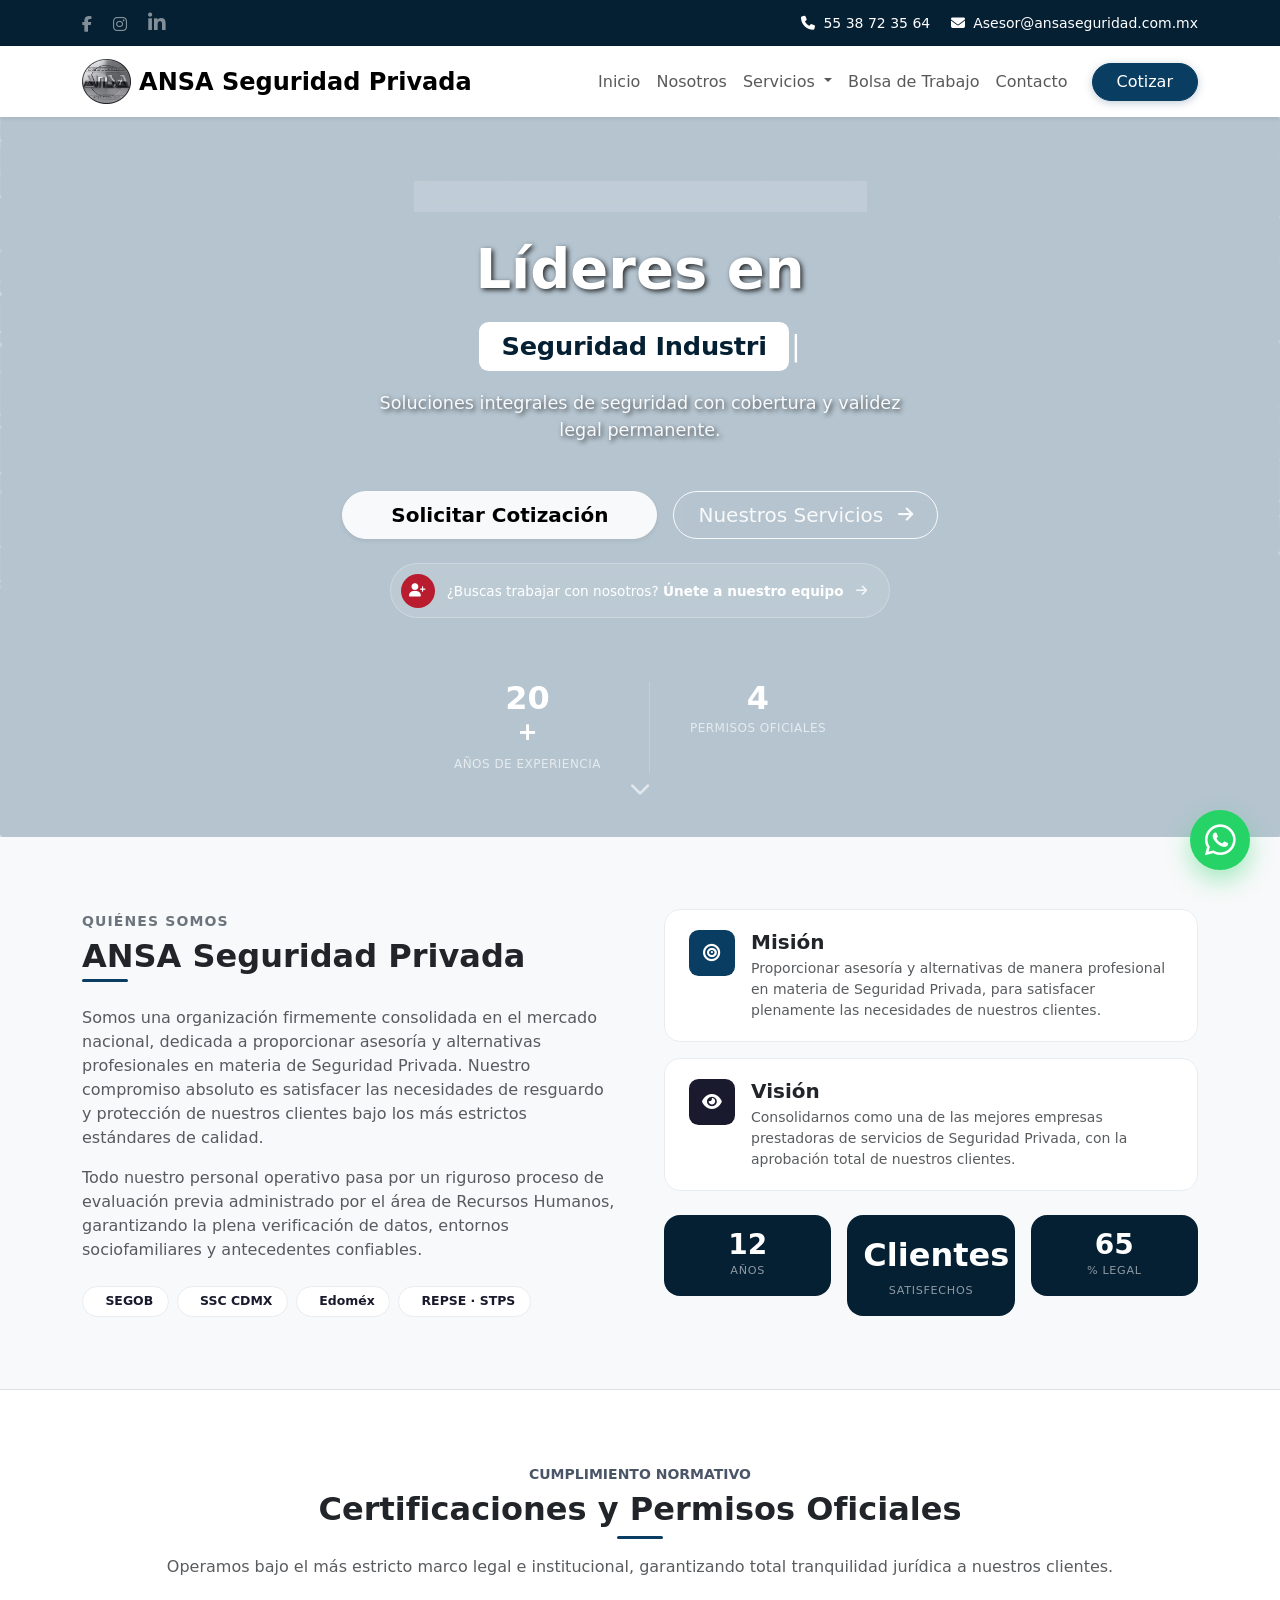
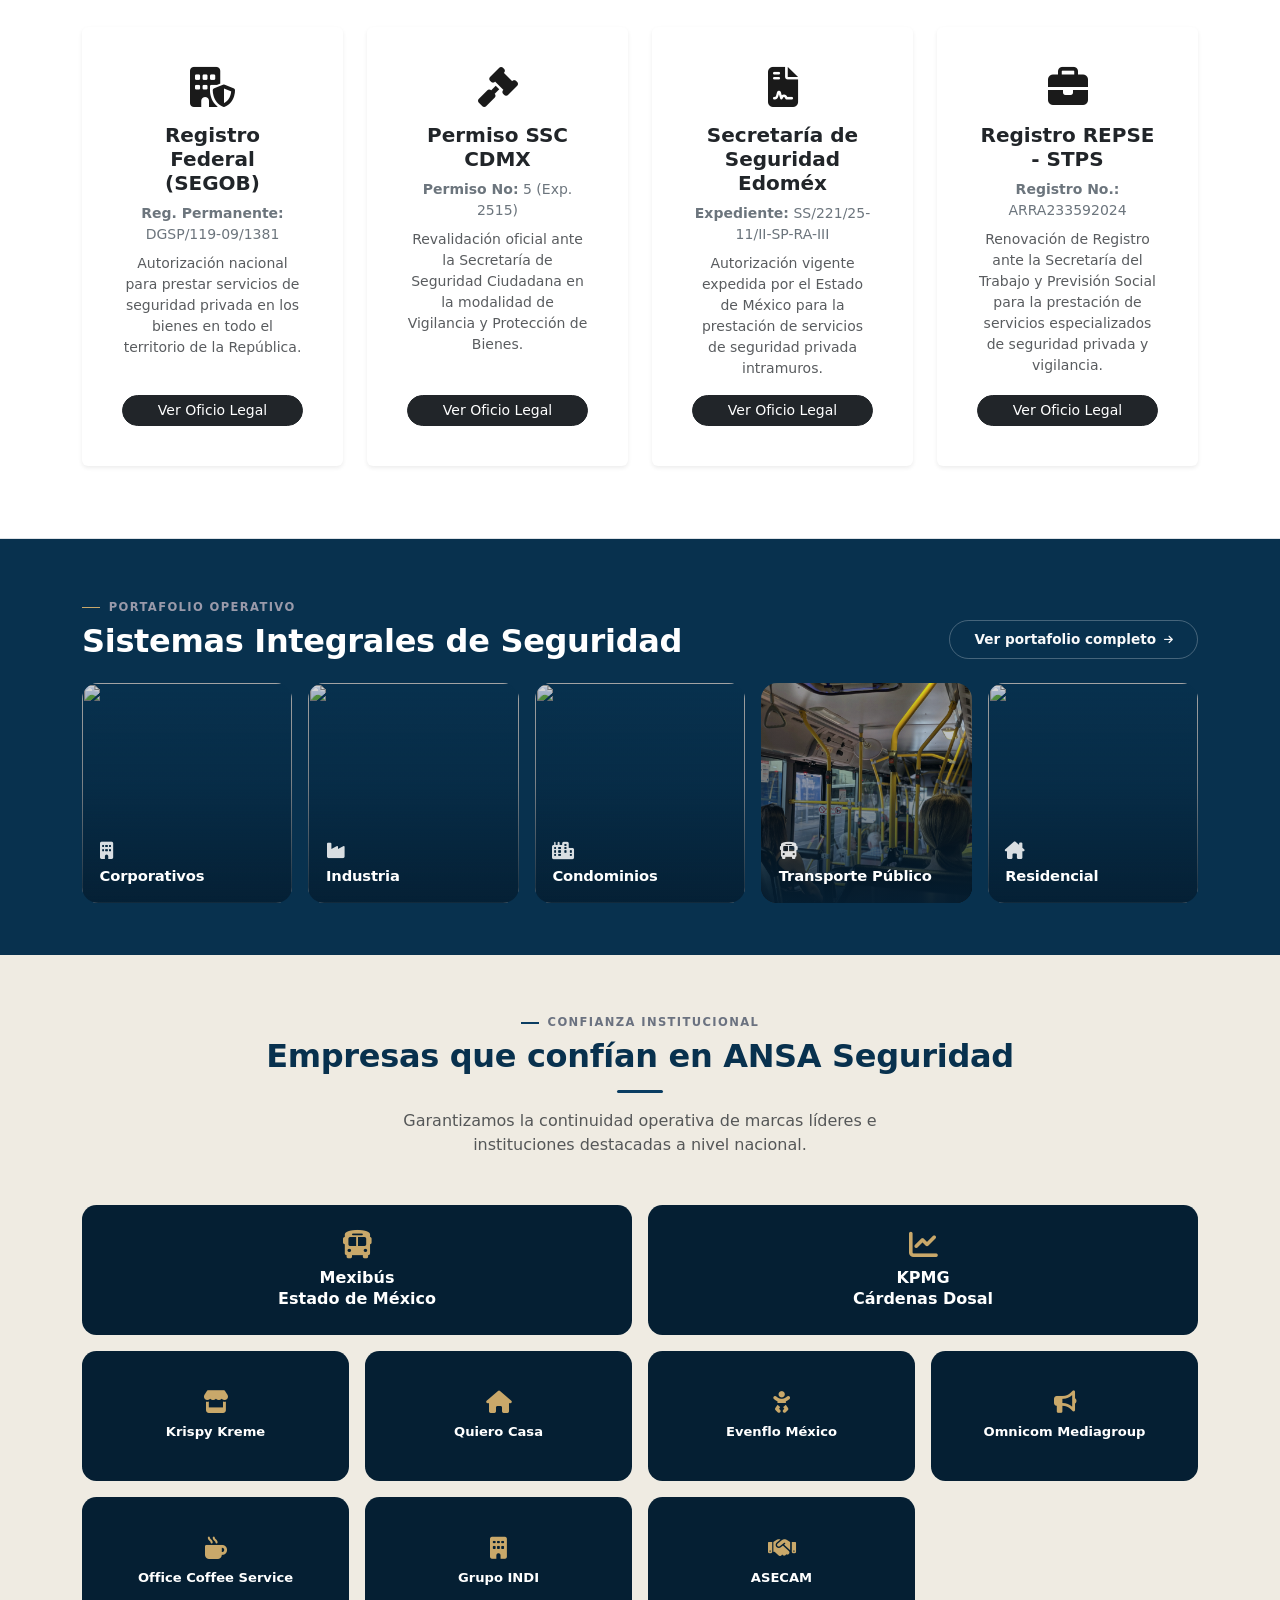
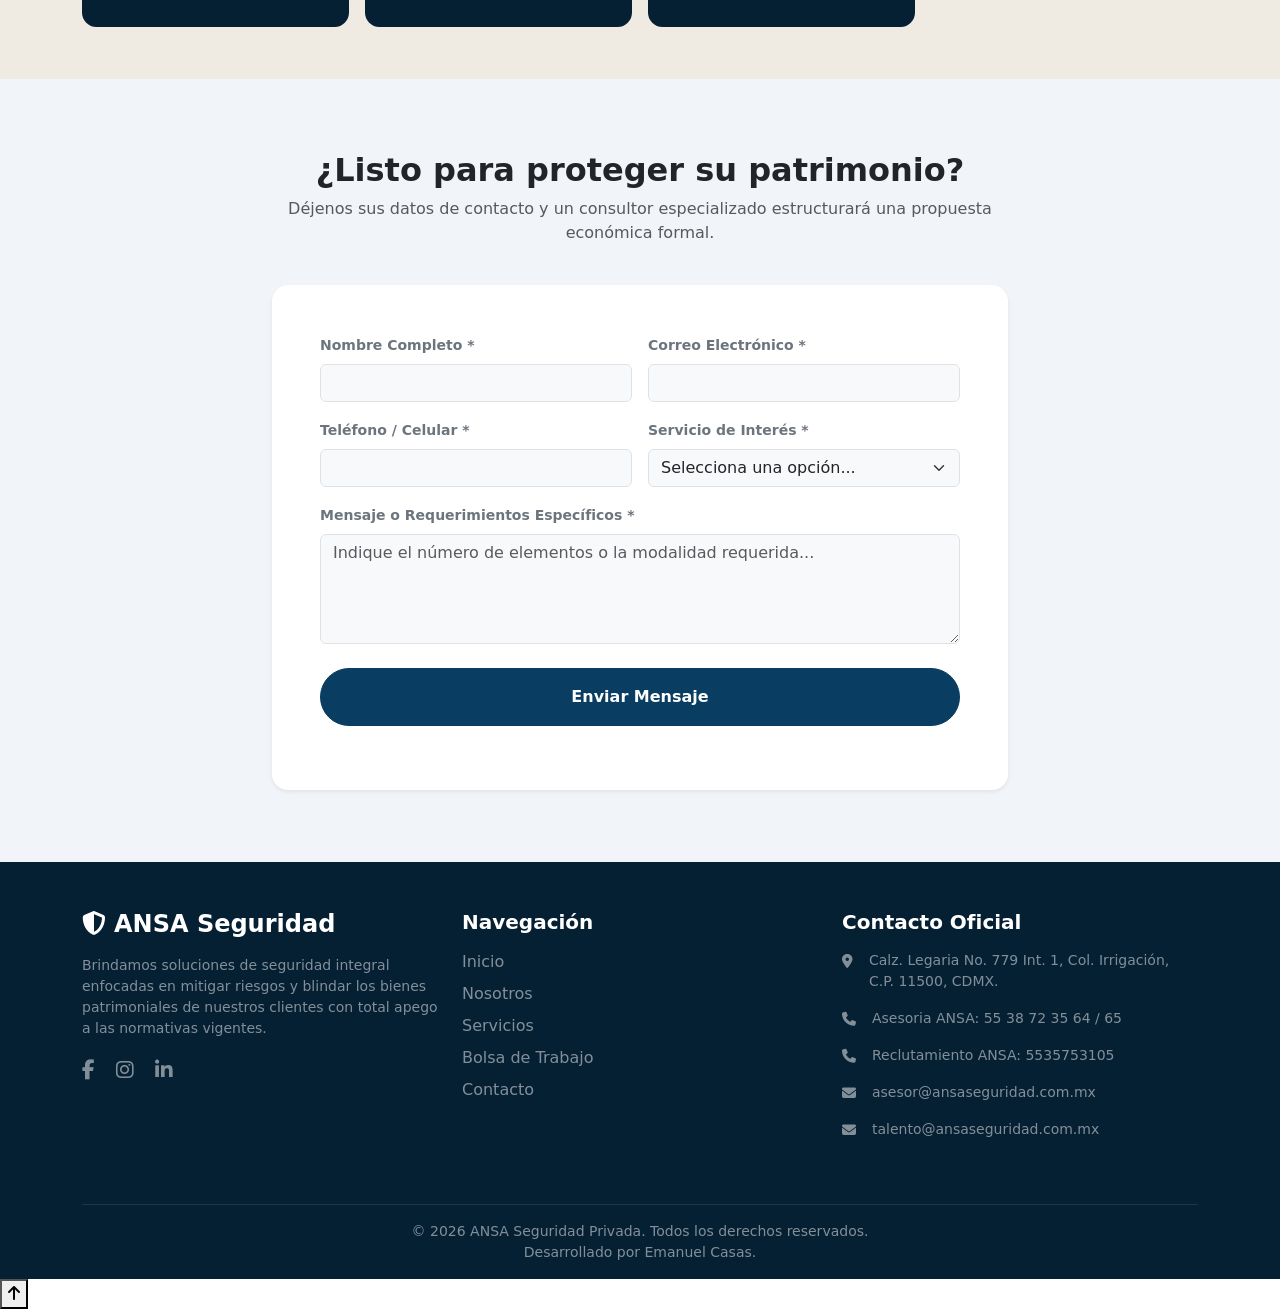
==== commit fef18bbe: "Update index.html" ====
--- a/index.html
+++ b/index.html
@@ -71,20 +71,17 @@
                 <li class="nav-item"><a class="nav-link" href="#nosotros">Nosotros</a></li>
                 
                 <li class="nav-item dropdown">
-                    <a class="nav-link dropdown-toggle" href="servicios.html" id="navServicios" role="button" data-bs-toggle="dropdown" aria-expanded="false">
-    Servicios
-</a>
+                    <a class="nav-link dropdown-toggle" href="servicios.html" id="navServicios" role="button" aria-expanded="false">
+                        Servicios
+                    </a>
                     
                     <ul class="dropdown-menu border-0 shadow" aria-labelledby="navServicios">
                         
                         <li class="dropdown-submenu">
-                            <a class="dropdown-item py-2 d-flex justify-content-between align-items-center dropdown-toggle-submenu"
-   href="servicios.html#intramuros"
-   data-bs-toggle="dropdown"
-   aria-expanded="false">
-    <span><i class="fa-solid fa-building-user me-2"></i> Guardias de Seguridad</span>
-    <i class="fa-solid fa-chevron-right fa-xs ms-3 text-muted"></i>
-</a>
+                            <a class="dropdown-item py-2 d-flex justify-content-between align-items-center" href="servicios.html#intramuros">
+                                <span><i class="fa-solid fa-building-user me-2"></i> Guardias de Seguridad</span>
+                                <i class="fa-solid fa-chevron-right fa-xs ms-3 text-muted"></i>
+                            </a>
                             
                             <ul class="dropdown-menu submenu border-0 shadow">
                                 <li><h6 class="dropdown-header small text-uppercase fw-bold" style="letter-spacing:.06em; font-size:.7rem;">Sectores</h6></li>
@@ -163,7 +160,7 @@
       </a>
     </div>
 
-      <div class="hero-job-banner" data-aos="fade-up" data-aos-delay="550">
+    <div class="hero-job-banner" data-aos="fade-up" data-aos-delay="550">
   <a href="empleo.html" class="hero-job-banner-link">
     <span class="hero-job-banner-icon"><i class="fa-solid fa-user-plus"></i></span>
     <span class="hero-job-banner-text">
--- a/css/style.css
+++ b/css/style.css
@@ -1,503 +1,258 @@
-/* --- IDENTIDAD VISUAL REAL: ANSA SEGURIDAD --- */
-
-/* Colores corporativos (Negro carbón y grises metálicos) */
-.top-bar {
-    background-color: #1a1a1a; /* Negro carbón */
-}
-
-/* Global smooth scroll */
-html {
-    scroll-behavior: smooth;
-}
-
-/* Ajuste del botón principal a la identidad de ANSA - Azul oscuro profesional 2026 */
-.btn-primary {
-    background-color: #0a3d62;
-    border-color: #0a3d62;
-    transition: all 0.3s ease;
-}
-
-.btn-primary:hover {
-    background-color: #062c48;
-    border-color: #062c48;
-    transform: translateY(-1px);
-    box-shadow: 0 4px 12px rgba(10, 61, 98, 0.3);
-}
-
-.btn-primary:active {
-    transform: translateY(0);
-}
-
-/* Navbar accent colors (2026 update) */
-.navbar-nav .nav-link {
-    transition: color 0.25s ease;
-}
-
-.navbar-nav .nav-link:hover {
-    color: #0a3d62 !important;
-}
-
-.navbar-nav .nav-link.active {
-    color: #0a3d62 !important;
-    font-weight: 600;
-}
-
-.navbar .btn-primary {
-    box-shadow: 0 2px 8px rgba(10, 61, 98, 0.25);
-}
-
-/* --- 3. SECCIÓN HERO (PORTADA) --- */
+/* =====================================================================
+   ANSA SEGURIDAD PRIVADA — style.css
+   Sistema de diseño unificado v3 (optimizado, sin duplicados)
+   =====================================================================
+
+   ROLES DE COLOR (regla fija — azul rey domina sobre negro):
+   - AZUL REY (--c-royal / --c-royal-deep): color PRINCIPAL del sitio.
+                            --c-royal-deep sustituye al negro/navy en
+                            TODOS los fondos grandes de sección oscura
+                            (hero, footer, top-bar, clientes, paneles).
+                            --c-royal (más claro) es el de botones/CTAs.
+   - ROJO SELLO (--c-seal): acento de atención puntual — permisos,
+                            badges activos, hovers de tarjetas. Su uso
+                            es deliberadamente MENOR que el azul.
+   - NEGRO (--c-carbon):    casi sin uso ya; queda solo como variable
+                            de respaldo, no como color protagonista.
+   - LATÓN (--c-brass):     detalle decorativo puntual (sellos). Úsalo
+                            con moderación.
+
+   Paleta resultante visible: blanco, azul rey, negro (mínimo), rojo
+   (mínimo) — en ese orden de peso visual.
+
+   ÍNDICE DE SECCIONES:
+   1. Variables y reset global
+   2. Tipografía y labels compartidos
+   3. Navbar y dropdown
+   4. Hero
+   5. Botones globales
+   6. Nosotros (mv-cards, certs, mini-stats)
+   7. Sistemas integrales (grid de sectores en index)
+   8. Clientes
+   9. Permisos (sellos)
+   10. Servicios — grid 2×5 + panel sticky (+ compatibilidad versiones previas)
+   11. Consultoría
+   12. División Electrónica
+   13. Nuestro Personal (uniformes, categoría, responsabilidades)
+   14. Lightbox universal
+   15. Empleo (bolsa de trabajo)
+   16. Contacto (mapa, FAQ, WhatsApp banner)
+   17. WhatsApp flotante + recordatorio
+   18. Toast de confirmación
+   19. Footer
+   20. Utilidades (back to top, service cards)
+   ===================================================================== */
+
+
+/* =====================================================================
+   1. VARIABLES Y RESET GLOBAL
+   ===================================================================== */
+:root {
+  /* Acción / marca */
+  --c-royal:        #0a3d62;
+  --c-royal-dark:   #062c48;
+  --c-royal-deep:   #051f33;  /* azul rey casi-negro: reemplaza fondos de sección oscuros */
+  --c-royal-soft:   rgba(10, 61, 98, .15);
+
+  /* Atención institucional */
+  --c-seal:         #9c1c2e;
+  --c-seal-bright:  #b91c2e;
+  --c-seal-soft:    rgba(220, 53, 69, .15);
+
+  /* Fondo / contexto oscuro */
+  --c-navy:         #08314e;
+  --c-navy-soft:    #1a1a2e;
+  --c-carbon:       #1a1a1a;
+
+  /* Fondo claro */
+  --c-bone:         #f7f5f0;
+  --c-bone-deep:    #efebe2;
+  --c-light:        #f8f9fa;
+
+  /* Detalle decorativo */
+  --c-brass:        #c9a86a;
+
+  /* Texto / neutros */
+  --c-stone:        #6b7280;
+  --c-stone-light:  #9a9aaa;
+  --c-border:       #e9ecef;
+
+  /* WhatsApp (color de marca fijo) */
+  --c-whatsapp:     #25d366;
+
+  /* Tipografía */
+  --tracking-label: .12em;
+  --tracking-tight: -.01em;
+
+  /* Layout */
+  --navbar-offset:  96px;
+}
+
+html { scroll-behavior: smooth; }
+footer { background-color: var(--c-royal-deep); }
+
+
+/* =====================================================================
+   2. TIPOGRAFÍA Y LABELS COMPARTIDOS
+   ===================================================================== */
+
+.label-eyebrow {
+  display: inline-flex;
+  align-items: center;
+  gap: .55rem;
+  font-size: .72rem;
+  font-weight: 700;
+  text-transform: uppercase;
+  letter-spacing: var(--tracking-label);
+  color: var(--c-stone);
+}
+.label-eyebrow::before {
+  content: '';
+  width: 18px;
+  height: 1.5px;
+  background: var(--c-royal);
+  display: inline-block;
+}
+.label-eyebrow.on-dark { color: var(--c-stone-light); }
+.label-eyebrow.on-dark::before { background: var(--c-brass); }
+
+.h-display {
+  font-weight: 800;
+  letter-spacing: var(--tracking-tight);
+  line-height: 1.08;
+}
+
+.title-line {
+  width: 46px;
+  height: 3px;
+  background: var(--c-royal);
+  border-radius: 2px;
+}
+.title-line.on-dark { background: var(--c-brass); }
+
+.shadow-text { text-shadow: 2px 2px 5px rgba(0, 0, 0, .8); }
+
+.section-tight { padding-top: 3.25rem; padding-bottom: 3.25rem; }
+@media (max-width: 767px) {
+  .section-tight { padding-top: 2.5rem; padding-bottom: 2.5rem; }
+}
+
+[data-aos] { transition-duration: 650ms !important; }
+
+
+/* =====================================================================
+   3. NAVBAR Y DROPDOWN
+   ===================================================================== */
+
+.top-bar { background-color: var(--c-royal-deep); }
+
+.ansa-logo { height: 45px; width: auto; transition: height .2s ease; }
+@media (max-width: 991px) { .ansa-logo { height: 58px; } }
+@media (max-width: 575px) {
+  .ansa-logo { height: 52px; }
+  .ansa-brand-text { font-size: 1.05rem; }
+}
+
+#main-navbar {
+  transition: background-color .3s ease, box-shadow .3s ease, padding .25s ease;
+}
+#main-navbar.navbar-scrolled {
+  background-color: #fff !important;
+  box-shadow: 0 2px 20px rgba(0,0,0,.10);
+  padding-top: .4rem !important;
+  padding-bottom: .4rem !important;
+}
+
+.navbar-nav .nav-link { transition: color .25s ease; }
+.navbar-nav .nav-link:hover,
+.navbar-nav .nav-link.active { color: var(--c-royal) !important; }
+.navbar-nav .nav-link.active { font-weight: 600; }
+
+.navbar .btn-primary { box-shadow: 0 2px 8px rgba(10, 61, 98, .25); }
+
+.dropdown-menu-servicios {
+  min-width: 280px;
+  padding: .5rem;
+  max-height: 420px;
+  overflow-y: auto;
+}
+.dropdown-menu-servicios .dropdown-item,
+.dropdown-item {
+  border-radius: .5rem;
+  font-size: .9rem;
+  transition: background .15s ease, padding-left .15s ease, color .15s ease;
+}
+.dropdown-item:hover,
+.dropdown-item:focus,
+.dropdown-menu-servicios .dropdown-item:hover,
+.dropdown-menu-servicios .dropdown-item:focus {
+  background: var(--c-light);
+  color: var(--c-royal);
+  padding-left: 1.5rem;
+}
+.dropdown-menu-servicios .dropdown-item.ps-4:hover { padding-left: 1.6rem !important; }
+.dropdown-header { color: #adb5bd; padding-left: .75rem; }
+
+@keyframes dropdown-fade-in {
+  from { opacity: 0; transform: translateY(10px); }
+  to   { opacity: 1; transform: translateY(0); }
+}
+
+.dropdown-toggle-submenu::after { display: none; }
+
+@media (min-width: 992px) {
+  .navbar .dropdown:hover > .dropdown-menu {
+    display: block !important;
+    margin-top: 0;
+    animation: dropdown-fade-in .3s ease;
+  }
+  .dropdown-submenu { position: relative; }
+  .dropdown-submenu > .submenu,
+  .dropdown-submenu > .dropdown-menu.submenu {
+    display: none !important;
+    position: absolute;
+    top: 0;
+    left: 100%;
+    margin-top: -5px;
+    min-width: 250px;
+  }
+  .dropdown-submenu:hover > .submenu,
+  .dropdown-submenu:hover > .dropdown-menu.submenu { display: block !important; }
+}
+
+@media (max-width: 991px) {
+  .dropdown-submenu > .submenu,
+  .dropdown-menu.submenu {
+    display: none;
+    position: static !important;
+    left: 0;
+    padding-left: 1rem;
+    margin-top: 0;
+    border: none !important;
+    box-shadow: none !important;
+    background: var(--c-light);
+    border-radius: .6rem;
+  }
+  .dropdown-submenu:hover > .submenu { display: block; }
+}
+
+[data-sector-link][aria-expanded="true"] { color: var(--c-royal) !important; }
+
+
+/* =====================================================================
+   4. HERO
+   ===================================================================== */
+
 .hero-section {
-    /* Cambiamos el filtro rojizo/azul por un filtro oscuro (negro/gris) que resalta cualquier foto */
-    background: linear-gradient(rgba(26, 26, 26, 0.6), rgba(0, 0, 0, 0.8)), 
-                url('https://images.unsplash.com/photo-1486406146926-c627a92ad1ab?q=80&w=2070&auto=format&fit=crop');
-    background-size: cover;
-    background-position: center;
-    background-repeat: no-repeat;
-    
-    /* vh significa 'Viewport Height'. 80vh hace que ocupe el 80% del alto de la pantalla */
-    height: 80vh; 
-    min-height: 500px;
-}
-
-/* Una pequeña sombra al texto blanco para que resalte más */
-.shadow-text {
-    text-shadow: 2px 2px 5px rgba(0, 0, 0, 0.8);
-}
-
-/* --- 4. SECCIÓN NOSOTROS --- */
-
-/* Rayita decorativa debajo de los títulos - Azul oscuro profesional */
-.title-line {
-    width: 60px;
-    height: 4px;
-    background-color: #0a3d62;
-    border-radius: 2px;
-}
-
-/* Efecto hover para las tarjetas de Misión/Visión */
-.custom-card {
-    transition: transform 0.3s ease, box-shadow 0.3s ease;
-}
-
-.custom-card:hover {
-    transform: translateY(-5px);
-    box-shadow: 0 10px 20px rgba(0, 0, 0, 0.1) !important;
-}
-
-/* --- BOTÓN WHATSAPP FLOTANTE --- */
-.whatsapp-btn {
-    position: fixed;
-    width: 60px;
-    height: 60px;
-    bottom: 30px;
-    right: 30px;
-    background-color: #25d366; /* Este se queda igual, es el verde oficial de WhatsApp */
-    color: #FFF;
-    border-radius: 50px;
-    text-align: center;
-    font-size: 35px;
-    box-shadow: 2px 2px 10px rgba(0,0,0,0.2);
-    z-index: 1000; /* Asegura que siempre esté por encima de todo */
-    display: flex;
-    justify-content: center;
-    align-items: center;
-    text-decoration: none;
-    transition: transform 0.2s ease;
-}
-
-.whatsapp-btn:hover {
-    color: #FFF;
-    transform: scale(1.1); /* Se hace un poquito más grande al pasar el mouse */
-}
-
-/* --- 5. SLIDER INFINITO DE LOGOS (Mejorado 2026 - seamless marquee) --- */
-.logo-slider {
-    width: 100%;
-    overflow: hidden;
-    position: relative;
-    padding: 20px 0;
-    background: #f8f9fa;
-    border-radius: 12px;
-}
-
-.logo-slide-track {
-    display: flex;
-    width: max-content;
-    animation: scrollLogos 28s linear infinite;
-    gap: 2rem;
-    align-items: center;
-}
-
-.logo-slide-track:hover {
-    animation-play-state: paused;
-}
-
-.slide {
-    display: flex;
-    justify-content: center;
-    align-items: center;
-    min-width: 160px;
-    height: 80px;
-    padding: 8px 20px;
-    background: white;
-    border-radius: 10px;
-    box-shadow: 0 2px 8px rgba(0,0,0,0.06);
-    transition: transform 0.3s ease, box-shadow 0.3s ease;
-}
-
-.slide:hover {
-    transform: scale(1.03);
-    box-shadow: 0 6px 16px rgba(0,0,0,0.1);
-}
-
-.slide img {
-    max-height: 52px;
-    max-width: 140px;
-    width: auto;
-    height: auto;
-    filter: grayscale(100%);
-    opacity: 0.75;
-    transition: all 0.35s ease;
-}
-
-.slide:hover img {
-    filter: grayscale(0%);
-    opacity: 1;
-}
-
-/* Infinite seamless scroll animation */
-@keyframes scrollLogos {
-    0% { transform: translateX(0); }
-    100% { transform: translateX(-50%); }
-}
-
-/* Duplicate logos in HTML for seamless loop */
-
-/* --- 6. SECCIÓN SERVICIOS (RESUMEN) --- */
-.service-card {
-    background-color: #f8f9fa;
-    border-radius: 12px;
-    transition: all 0.3s ease;
-    cursor: pointer;
-}
-
-/* El ícono por defecto (Negro corporativo) */
-.icon-service {
-    color: #1a1a1a;
-    transition: transform 0.3s ease, color 0.3s ease;
-}
-
-/* Efecto hover: la tarjeta flota y genera una sombra fuerte */
-.service-card:hover {
-    background-color: #ffffff;
-    transform: translateY(-10px);
-    box-shadow: 0 15px 30px rgba(0, 0, 0, 0.15) !important;
-}
-
-/* Efecto hover: el ícono crece y se vuelve de color gris plata metálico */
-.service-card:hover .icon-service {
-    transform: scale(1.2);
-    color: #718096; /* Gris metálico */
-}
-
-/* --- 7. FOOTER --- */
-.footer-link {
-    transition: color 0.3s ease, padding-left 0.3s ease;
-}
-
-/* Al pasar el mouse, el texto se ilumina y da un mini saltito a la derecha */
-.footer-link:hover {
-    color: #ffffff !important;
-    padding-left: 6px; 
-}
-
-.footer-icon {
-    transition: color 0.3s ease, transform 0.3s ease;
-}
-
-/* Al pasar el mouse en los iconos sociales, se iluminan y crecen un poco */
-.footer-icon:hover {
-    color: #ffffff !important;
-    transform: scale(1.2);
-    display: inline-block;
-}
-
-/* Fondo del pie de página */
-footer {
-    background-color: #1a1a1a;
-}
-
-/* --- ESTILO PARA EL CURSOR ANIMADO (JS) --- */
-.cursor {
-    display: inline-block;
-    width: 3px;
-    background-color: #fff;
-    margin-left: 2px;
-    animation: blink 0.7s infinite;
-}
-
-@keyframes blink {
-    0%, 100% { opacity: 1; }
-    50% { opacity: 0; }
-}
-
-/* --- EFECTO CORPORATIVO PARA LOGOS DE CLIENTES --- */
-.client-logo {
-    /* Convierte los logotipos a escala de grises y les baja un poco la intensidad */
-    filter: grayscale(100%);
-    opacity: 0.6;
-    transition: all 0.3s ease-in-out;
-}
-
-/* Al pasar el mouse por encima, el logotipo recupera su color original al 100% */
-.client-logo:hover {
-    filter: grayscale(0%);
-    opacity: 1;
-    transform: scale(1.05); /* Un micro-zoom muy sutil */
-}
-
-/* --- EFECTO HOVER PARA EL DROPDOWN (DESKTOP) --- */
-@media (min-width: 992px) {
-    /* Agregamos ">" para que solo afecte al menú principal, no a los submenús anidados */
-    .nav-item.dropdown:hover > .dropdown-menu {
-        display: block;
-        margin-top: 0; 
-        animation: fadeIn 0.3s ease;
-    }
-}
-
-@keyframes fadeIn {
-    from { opacity: 0; transform: translateY(10px); }
-    to { opacity: 1; transform: translateY(0); }
-}
-
-.dropdown-item:hover {
-    background-color: #f8f9fa;
-    color: #1a1a1a;
-    padding-left: 1.5rem;
-    transition: all 0.3s ease;
-}
-
-
-/* --- ESTILOS COMPLEMENTARIOS PARA PESTAÑAS DE SERVICIOS --- */
-#subservices-menu .list-group-item.active {
-    background-color: #1a1a1a !important; /* Negro corporativo */
-    color: #ffffff !important;
-    font-weight: 600;
-}
-
-#subservices-menu .list-group-item {
-    color: #4a5568;
-    transition: all 0.2s ease;
-}
-
-#subservices-menu .list-group-item:hover:not(.active) {
-    background-color: #f1f4f8;
-    color: #1a1a1a;
-    padding-left: 1.25rem; /* Pequeño desplazamiento interactivo */
-}
-
-/* Ocultar barra de scroll en el menú deslizante de móviles */
-#subservices-menu::-webkit-scrollbar {
-    display: none;
-}
-
-/* Form enhancements with new accent */
-.form-control:focus, .form-select:focus {
-    border-color: #0a3d62;
-    box-shadow: 0 0 0 0.2rem rgba(10, 61, 98, 0.15);
-}
-
-textarea.form-control {
-    resize: vertical;
-    min-height: 110px;
-}
-
-/* Subtle animation for cards and sections */
-.card, .custom-card {
-    transition: transform 0.35s cubic-bezier(0.4, 0, 0.2, 1), 
-                box-shadow 0.35s cubic-bezier(0.4, 0, 0.2, 1);
-}
-
-/* AOS enhancement - smoother entrance */
-[data-aos] {
-    transition-duration: 650ms !important;
-}
-
-/* === BOTÓN WHATSAPP CON ANIMACIÓN ATRAYENTE === */
-.whatsapp-btn {
-    animation: whatsappPulse 2s infinite;
-    box-shadow: 0 10px 25px rgba(37, 211, 102, 0.4);
-}
-@keyframes whatsappPulse {
-    0%, 100% { transform: scale(1); }
-    50% { transform: scale(1.12); }
-}
-
-/* === BACK TO TOP – sin overlap === */
-.back-to-top-btn {
-    bottom: 100px !important;   /* sube más arriba del WhatsApp */
-    right: 30px;
-    z-index: 9999;
-    width: 55px;
-    height: 55px;
-    display: flex;
-    align-items: center;
-    justify-content: center;
-    box-shadow: 0 10px 20px rgba(0,0,0,0.2);
-}
-
-
-/* Hover zoom en fotos de uniforme */
-.uniform-img-wrap:hover .uniform-photo {
-  transform: scale(1.04);
-}
-.uniform-img-wrap {
-  overflow: hidden;
-}
- 
-/* Hover lift en tarjetas de responsabilidades */
-.resp-card-hover {
-  transition: transform .25s ease, box-shadow .25s ease;
-  cursor: default;
-}
-.resp-card-hover:hover {
-  transform: translateY(-6px);
-  box-shadow: 0 12px 32px rgba(0,0,0,.18) !important;
-}
- 
-/* Hover sutil en categorías */
-.categoria-item {
-  transition: background .2s;
-}
-.categoria-item:hover {
-  background-color: #f0f4ff !important;
-}
-
-/* ── División Electrónica ─────────────────────────────────── */
-.elec-img-wrap { background: #1a1a2e; cursor: default; }
- 
-.elec-main-img { height: 100%; min-height: 380px; }
- 
-/* Miniaturas */
-.elec-thumb {
-  width: 44px; height: 44px;
-  border-radius: 10px;
-  border: 2px solid rgba(255,255,255,.25);
-  background: rgba(255,255,255,.1);
-  color: #fff;
-  font-size: .85rem;
-  cursor: pointer;
-  transition: border-color .2s, background .2s, transform .2s;
-  backdrop-filter: blur(4px);
-}
-.elec-thumb:hover,
-.elec-thumb.active {
-  border-color: #dc3545;
-  background: rgba(220,53,69,.25);
-  transform: scale(1.08);
-}
- 
-/* Cards de servicios */
-.elec-service-card {
-  background: rgba(255,255,255,.04);
-  border: 1px solid rgba(255,255,255,.08);
-  cursor: pointer;
-  transition: background .25s, border-color .25s, transform .2s;
-}
-.elec-service-card:hover,
-.elec-service-card.active-card {
-  background: rgba(255,255,255,.09);
-  border-color: rgba(220,53,69,.45);
-  transform: translateX(4px);
-}
-.elec-service-card.active-card .elec-svc-icon {
-  background: rgba(220,53,69,.18) !important;
-  border-color: rgba(220,53,69,.4) !important;
-}
-.elec-service-card.active-card .elec-svc-icon i {
-  color: #dc3545 !important;
-}
- 
-/* Dot pulsante del badge */
-@keyframes pulse-dot {
-  0%, 100% { opacity: 1; }
-  50%       { opacity: .3; }
-}
- 
-/* ── Lightbox ────────────────────────────────────────────── */
-#ansa-lightbox {
-  display: none;
-  position: fixed;
-  inset: 0;
-  z-index: 9999;
-  background: rgba(0,0,0,.92);
-  align-items: center;
-  justify-content: center;
-  padding: 1.5rem;
-  animation: lb-fade-in .2s ease;
-}
-#ansa-lightbox.open { display: flex; }
- 
-@keyframes lb-fade-in {
-  from { opacity: 0; }
-  to   { opacity: 1; }
-}
- 
-#lb-inner {
-  position: relative;
-  max-width: 580px;
-  width: 100%;
-  text-align: center;
-  animation: lb-zoom-in .25s ease;
-}
-@keyframes lb-zoom-in {
-  from { transform: scale(.92); opacity: 0; }
-  to   { transform: scale(1);   opacity: 1; }
-}
- 
-#lb-img {
-  max-width: 100%;
-  max-height: 80vh;
-  border-radius: 12px;
-  box-shadow: 0 24px 80px rgba(0,0,0,.6);
-  object-fit: contain;
-}
- 
-#lb-caption {
-  color: rgba(255,255,255,.7);
-  font-size: .85rem;
-  margin-top: .75rem;
-  margin-bottom: 0;
-}
- 
-#lb-close {
-  position: fixed;
-  top: 1.25rem;
-  right: 1.5rem;
-  font-size: 2rem;
-  line-height: 1;
-  color: #fff;
-  background: rgba(255,255,255,.12);
-  border: none;
-  border-radius: 50%;
-  width: 44px; height: 44px;
-  cursor: pointer;
-  transition: background .2s;
-  z-index: 10000;
-}
-#lb-close:hover { background: rgba(220,53,69,.7); }
- 
-/* Cursor pointer en imágenes con lightbox */
-[data-lightbox] {
-  cursor: zoom-in;
-}
- 
-
-/* ══ HERO ══════════════════════════════════════════════════════ */
- 
-/* Dot verde pulsante del badge */
+  background: linear-gradient(rgba(10, 61, 98, .3), rgba(10, 61, 98, .3)),
+              url('https://images.unsplash.com/photo-1486406146926-c627a92ad1ab?q=80&w=2070&auto=format&fit=crop');
+  background-size: cover;
+  background-position: center;
+  background-repeat: no-repeat;
+  height: 80vh;
+  min-height: 500px;
+}
+
 .hero-dot {
   display: inline-block;
   width: 7px; height: 7px;
@@ -507,11 +262,10 @@
   vertical-align: middle;
 }
 @keyframes pulse-dot {
-  0%, 100% { opacity:1; transform:scale(1); }
-  50%       { opacity:.5; transform:scale(1.4); }
-}
- 
-/* Pill del typewriter */
+  0%, 100% { opacity: 1; transform: scale(1); }
+  50%      { opacity: .5; transform: scale(1.4); }
+}
+
 .hero-tw-wrap {
   min-height: 56px;
   display: flex;
@@ -522,7 +276,7 @@
 .hero-tw-pill {
   display: inline-block;
   background: #fff;
-  color: #1a1a2e;
+  color: var(--c-royal-deep);
   font-size: 1.6rem;
   font-weight: 700;
   padding: .35rem 1.4rem;
@@ -538,17 +292,18 @@
   animation: blink .75s step-end infinite;
   line-height: 1;
 }
-@keyframes blink { 50% { opacity:0; } }
- 
-/* Stats del hero */
+@keyframes blink { 50% { opacity: 0; } }
+
+.cursor {
+  display: inline-block;
+  width: 3px;
+  background-color: #fff;
+  margin-left: 2px;
+  animation: blink .7s infinite;
+}
+
 .hero-stat { text-align: center; }
-.hero-stat-num {
-  display: block;
-  font-size: 2rem;
-  font-weight: 800;
-  color: #fff;
-  line-height: 1;
-}
+.hero-stat-num { display: block; font-size: 2rem; font-weight: 800; color: #fff; line-height: 1; }
 .hero-stat-label {
   font-size: .75rem;
   color: rgba(255,255,255,.65);
@@ -556,12 +311,8 @@
   letter-spacing: .04em;
   text-transform: uppercase;
 }
-.hero-stat-divider {
-  border-left: 1px solid rgba(255,255,255,.2);
-  padding-left: 2.5rem;
-}
- 
-/* Flecha de scroll */
+.hero-stat-divider { border-left: 1px solid rgba(255,255,255,.2); padding-left: 2.5rem; }
+
 .hero-scroll-arrow {
   bottom: 2rem;
   left: 50%;
@@ -573,84 +324,132 @@
 }
 @keyframes bounce-arrow {
   0%, 100% { transform: translateX(-50%) translateY(0); }
-  50%       { transform: translateX(-50%) translateY(8px); }
-}
- 
-/* Navbar scroll: transparente → sólido */
-#main-navbar {
-  transition: background-color .3s ease, box-shadow .3s ease, padding .25s ease;
-}
-#main-navbar.navbar-scrolled {
-  background-color: #fff !important;
-  box-shadow: 0 2px 20px rgba(0,0,0,.10);
-  padding-top: .4rem !important;
-  padding-bottom: .4rem !important;
-}
- 
-/* ══ NOSOTROS ═══════════════════════════════════════════════════ */
- 
-/* Badges de certificaciones */
+  50%      { transform: translateX(-50%) translateY(8px); }
+}
+
+.hero-job-banner { display: flex; justify-content: center; margin-top: 1.5rem; }
+.hero-job-banner-link {
+  display: inline-flex;
+  align-items: center;
+  gap: .75rem;
+  background: rgba(255,255,255,.1);
+  border: 1px solid rgba(255,255,255,.25);
+  backdrop-filter: blur(6px);
+  border-radius: 50px;
+  padding: .6rem 1.4rem .6rem .6rem;
+  text-decoration: none;
+  transition: background .25s ease, transform .2s ease, border-color .25s ease;
+}
+.hero-job-banner-link:hover {
+  background: rgba(255,255,255,.18);
+  border-color: rgba(255,255,255,.4);
+  transform: translateY(-2px);
+}
+.hero-job-banner-icon {
+  flex-shrink: 0;
+  width: 34px; height: 34px;
+  border-radius: 50%;
+  background: var(--c-seal-bright);
+  color: #fff;
+  display: flex;
+  align-items: center;
+  justify-content: center;
+  font-size: .85rem;
+}
+.hero-job-banner-text { color: #fff; font-size: .85rem; font-weight: 500; }
+.hero-job-banner-text strong { font-weight: 700; }
+.hero-job-banner-arrow { color: #fff; font-size: .8rem; opacity: .8; transition: transform .2s ease; }
+.hero-job-banner-link:hover .hero-job-banner-arrow { transform: translateX(3px); }
+
+@media (max-width: 480px) {
+  .hero-job-banner-link { padding: .55rem 1.1rem .55rem .55rem; }
+  .hero-job-banner-text { font-size: .78rem; }
+}
+
+
+/* =====================================================================
+   5. BOTONES GLOBALES — azul rey como acento de acción
+   ===================================================================== */
+
+.btn-primary {
+  background-color: var(--c-royal);
+  border-color: var(--c-royal);
+  transition: all .3s ease;
+}
+.btn-primary:hover {
+  background-color: var(--c-royal-dark);
+  border-color: var(--c-royal-dark);
+  transform: translateY(-1px);
+  box-shadow: 0 4px 12px rgba(10, 61, 98, .3);
+}
+.btn-primary:active { transform: translateY(0); }
+
+.form-control:focus,
+.form-select:focus {
+  border-color: var(--c-royal);
+  box-shadow: 0 0 0 .2rem var(--c-royal-soft);
+}
+
+textarea.form-control { resize: vertical; min-height: 110px; }
+
+.card,
+.custom-card {
+  transition: transform .35s cubic-bezier(.4,0,.2,1),
+              box-shadow .35s cubic-bezier(.4,0,.2,1);
+}
+.custom-card:hover {
+  transform: translateY(-5px);
+  box-shadow: 0 10px 20px rgba(0,0,0,.1) !important;
+}
+
+
+/* =====================================================================
+   6. NOSOTROS (mv-cards, certs, mini-stats)
+   ===================================================================== */
+
 .cert-badge {
   display: inline-flex;
   align-items: center;
   gap: 4px;
   background: #fff;
-  border: 1px solid #dee2e6;
+  border: 1px solid var(--c-border);
   border-radius: 50px;
   padding: .3rem .9rem;
   font-size: .78rem;
   font-weight: 600;
-  color: #1a1a2e;
-  transition: background .2s, border-color .2s;
-}
-.cert-badge:hover {
-  background: #1a1a2e;
-  border-color: #1a1a2e;
-  color: #fff;
-}
+  color: var(--c-navy-soft);
+  transition: background .2s ease, border-color .2s ease, color .2s ease;
+}
+.cert-badge:hover { background: var(--c-royal); border-color: var(--c-royal); color: #fff; }
 .cert-badge i { color: #198754; }
 .cert-badge:hover i { color: #4ade80; }
- 
-/* Cards misión/visión */
+
 .mv-card {
   display: flex;
   gap: 1rem;
   align-items: flex-start;
   background: #fff;
-  border: 1px solid #dee2e6;
+  border: 1px solid var(--c-border);
   border-radius: 1rem;
   padding: 1.25rem 1.5rem;
   transition: transform .25s ease, box-shadow .25s ease;
 }
-.mv-card:hover {
-  transform: translateY(-4px);
-  box-shadow: 0 10px 28px rgba(0,0,0,.09);
-}
+.mv-card:hover { transform: translateY(-4px); box-shadow: 0 10px 28px rgba(0,0,0,.09); }
 .mv-icon {
   flex-shrink: 0;
   width: 46px; height: 46px;
   border-radius: .6rem;
-  background: #1a1a2e;
+  background: var(--c-royal);
   display: flex;
   align-items: center;
   justify-content: center;
   color: #fff;
   font-size: 1.1rem;
 }
- 
-/* Mini-stats de nosotros */
-.mini-stat {
-  background: #1a1a2e;
-  color: #fff;
-  transition: transform .2s;
-}
+
+.mini-stat { background: var(--c-royal-deep); color: #fff; transition: transform .2s ease; }
 .mini-stat:hover { transform: translateY(-3px); }
-.mini-stat-num {
-  font-size: 1.75rem;
-  font-weight: 800;
-  line-height: 1;
-  color: #fff;
-}
+.mini-stat-num { font-size: 1.75rem; font-weight: 800; line-height: 1; color: #fff; }
 .mini-stat-label {
   font-size: .7rem;
   text-transform: uppercase;
@@ -658,520 +457,13 @@
   color: rgba(255,255,255,.55);
   margin-top: .25rem;
 }
- 
- /* Dropdown más ancho para que cómodamente entren los sectores en 2 col en desktop */
-.dropdown-menu-servicios {
-  min-width: 280px;
-  padding: .5rem;
-  max-height: 420px;
-  overflow-y: auto;
-}
-.dropdown-menu-servicios .dropdown-item {
-  border-radius: .5rem;
-  font-size: .9rem;
-  transition: background .15s, padding-left .15s;
-}
-.dropdown-menu-servicios .dropdown-item:hover,
-.dropdown-menu-servicios .dropdown-item:focus {
-  background: #f1f3f5;
-  padding-left: 1.1rem !important;
-}
-.dropdown-menu-servicios .dropdown-item.ps-4:hover {
-  padding-left: 1.6rem !important;
-}
-.dropdown-header {
-  color: #adb5bd;
-  padding-left: .75rem;
-}
- 
-/* COMPORTAMIENTO PARA ESCRITORIO (Apertura con Hover) */
-    @media (min-width: 992px) {
-        /* 1. Abre el menú principal (Servicios) al pasar el ratón */
-        .navbar .dropdown:hover > .dropdown-menu {
-            display: block !important;
-            margin-top: 0; /* Evita parpadeos al mover el cursor hacia abajo */
-        }
-        
-        /* 2. Prepara el contenedor del submenú */
-        .dropdown-submenu {
-            position: relative;
-        }
-        
-        /* 3. Posiciona el submenú (Sectores) a la derecha y lo oculta */
-        .dropdown-submenu > .submenu {
-            display: none !important;
-            position: absolute;
-            top: 0;
-            left: 100%; 
-            margin-top: -5px; /* Ajuste fino para alinear con el elemento padre */
-            min-width: 250px;
-        }
-        
-        /* 4. Muestra el submenú al pasar el ratón sobre "Guardias de Seguridad" */
-        .dropdown-submenu:hover > .submenu {
-            display: block !important;
-        }
-    }
-
-    /* COMPORTAMIENTO PARA MÓVILES (Ajuste visual) */
-    @media (max-width: 991px) {
-        .dropdown-submenu > .submenu {
-            display: none;
-            position: relative;
-            left: 0;
-            padding-left: 1rem;
-            margin-top: 0;
-            border: none !important;
-            box-shadow: none !important;
-        }
-        /* En móviles, tocar el elemento actuará como hover */
-        .dropdown-submenu:hover > .submenu {
-            display: block;
-        }
-    }
- 
- 
-.clientes-marquee-wrap {
-  overflow: hidden;
-  position: relative;
-  -webkit-mask-image: linear-gradient(to right, transparent, #000 8%, #000 92%, transparent);
-  mask-image: linear-gradient(to right, transparent, #000 8%, #000 92%, transparent);
-}
- 
-.clientes-marquee-track {
-  display: flex;
-  gap: .75rem;
-  width: max-content;
-  animation: clientes-scroll 32s linear infinite;
-}
- 
-.clientes-marquee-wrap:hover .clientes-marquee-track {
-  animation-play-state: paused;
-}
- 
-@keyframes clientes-scroll {
-  from { transform: translateX(0); }
-  to   { transform: translateX(-50%); }
-}
- 
-.cliente-chip {
-  display: inline-flex;
-  align-items: center;
-  gap: .55rem;
-  white-space: nowrap;
-  background: rgba(255,255,255,.06);
-  border: 1px solid rgba(255,255,255,.12);
-  border-radius: 50px;
-  padding: .65rem 1.4rem;
-  font-size: .92rem;
-  font-weight: 600;
-  color: #fff;
-  transition: background .2s, border-color .2s, transform .2s;
-}
-.cliente-chip:hover {
-  background: rgba(220,53,69,.15);
-  border-color: rgba(220,53,69,.4);
-  transform: translateY(-2px);
-}
-.cliente-chip i {
-  color: #dc3545;
-  font-size: .85rem;
-}
- 
-/* Respeta accesibilidad: pausa animación si el usuario prefiere menos movimiento */
-@media (prefers-reduced-motion: reduce) {
-  .clientes-marquee-track {
-    animation: none;
-  }
-  .clientes-marquee-wrap {
-    overflow-x: auto;
-  }
-}
-
- 
-/* Botones de sector activos */
-#subservices-menu .list-group-item-action {
-  background: #f8f9fa;
-  color: #495057;
-  transition: background .2s, color .2s, transform .15s;
-}
-#subservices-menu .list-group-item-action:hover {
-  background: #e9ecef;
-}
-#subservices-menu .list-group-item-action.active {
-  background: #1a1a2e !important;
-  color: #fff !important;
-  transform: translateX(2px);
-}
- 
-/* Fade en el contenido al cambiar de sector */
-.details-fading {
-  opacity: 0;
-}
- 
-/* ── Consultoría ─────────────────────────────────────────── */
-.consult-card {
-  background: #f8f9fa;
-  border: 1px solid #e9ecef;
-  transition: transform .25s ease, box-shadow .25s ease, border-color .25s ease;
-}
-.consult-card:hover {
-  transform: translateY(-6px);
-  box-shadow: 0 16px 36px rgba(0,0,0,.08);
-  border-color: #dee2e6;
-}
-.consult-icon {
-  width: 58px; height: 58px;
-  border-radius: 1rem;
-  background: #1a1a2e;
-  color: #fff;
-  display: flex;
-  align-items: center;
-  justify-content: center;
-  font-size: 1.4rem;
-}
-.consult-list li {
-  display: flex;
-  align-items: flex-start;
-  gap: .6rem;
-  margin-bottom: .55rem;
-  font-size: .9rem;
-  color: #495057;
-}
-.consult-list li:last-child { margin-bottom: 0; }
-.consult-list i {
-  color: #198754;
-  margin-top: .2rem;
-  font-size: .8rem;
-}
-
- 
-#sector-popover {
-  position: absolute;
-  display: none;
-  width: 300px;
-  max-width: calc(100vw - 24px);
-  background: #fff;
-  border-radius: 14px;
-  box-shadow: 0 18px 48px rgba(0,0,0,.18);
-  padding: 1.25rem 1.25rem 1.1rem;
-  z-index: 2000;
-  opacity: 0;
-  transform: translateY(-6px);
-  transition: opacity .18s ease, transform .18s ease;
-}
-#sector-popover.open {
-  opacity: 1;
-  transform: translateY(0);
-}
- 
-#sector-popover .sp-arrow {
-  position: absolute;
-  top: -7px;
-  left: 50%;
-  transform: translateX(-50%) rotate(45deg);
-  width: 14px; height: 14px;
-  background: #fff;
-  box-shadow: -2px -2px 6px rgba(0,0,0,.04);
-}
- 
-#sector-popover .sp-close {
-  position: absolute;
-  top: .5rem;
-  right: .6rem;
-  background: none;
-  border: none;
-  font-size: 1.3rem;
-  line-height: 1;
-  color: #adb5bd;
-  cursor: pointer;
-  padding: .15rem .4rem;
-  border-radius: 6px;
-  transition: background .15s, color .15s;
-}
-#sector-popover .sp-close:hover {
-  background: #f1f3f5;
-  color: #495057;
-}
- 
-#sector-popover .sp-icon {
-  width: 40px; height: 40px;
-  border-radius: 10px;
-  background: #1a1a2e;
-  color: #fff;
-  display: flex;
-  align-items: center;
-  justify-content: center;
-  font-size: 1rem;
-  margin-bottom: .75rem;
-}
- 
-#sector-popover .sp-title {
-  font-weight: 700;
-  font-size: .95rem;
-  margin-bottom: .4rem;
-  color: #1a1a1a;
-  padding-right: 1.2rem;
-}
- 
-#sector-popover .sp-text {
-  font-size: .82rem;
-  color: #6c757d;
-  line-height: 1.5;
-  margin-bottom: .9rem;
-}
- 
-#sector-popover .sp-cta {
-  display: inline-flex;
-  align-items: center;
-  font-size: .82rem;
-  font-weight: 600;
-  color: #dc3545;
-  text-decoration: none;
-  transition: gap .15s;
-}
-#sector-popover .sp-cta:hover {
-  text-decoration: underline;
-}
- 
-/* Indicador visual de que el link del navbar tiene popover */
-[data-sector-link][aria-expanded="true"] {
-  color: #dc3545 !important;
-}
-
-
-#sectores-grid {
-  align-items: start;
-}
- 
-.sector-card {
-  background: #fff;
-  border: 1px solid #e9ecef;
-  border-radius: 1.1rem;
-  overflow: hidden;
-  cursor: pointer;
-  transition: box-shadow .25s ease, border-color .25s ease, transform .2s ease;
-  height: 100%;
-}
- 
-.sector-card:hover {
-  transform: translateY(-4px);
-  box-shadow: 0 16px 36px rgba(0,0,0,.10);
-  border-color: #dee2e6;
-}
- 
-/* Imagen */
-.sector-card-img {
-  position: relative;
-  height: 170px;
-  overflow: hidden;
-}
-.sector-card-img img {
-  width: 100%;
-  height: 100%;
-  object-fit: cover;
-  transition: transform .5s ease;
-}
-.sector-card:hover .sector-card-img img {
-  transform: scale(1.08);
-}
-.sector-card-img::after {
-  content: '';
-  position: absolute;
-  inset: 0;
-  background: linear-gradient(to top, rgba(0,0,0,.45) 0%, transparent 55%);
-}
- 
-/* Ícono circular flotante sobre la imagen */
-.sector-card-icon {
-  position: absolute;
-  bottom: -18px;
-  left: 18px;
-  width: 46px; height: 46px;
-  border-radius: 12px;
-  background: #1a1a2e;
-  color: #fff;
-  display: flex;
-  align-items: center;
-  justify-content: center;
-  font-size: 1.05rem;
-  box-shadow: 0 6px 16px rgba(0,0,0,.25);
-  z-index: 2;
-  transition: background .25s ease;
-}
-.sector-card.active .sector-card-icon {
-  background: #dc3545;
-}
- 
-/* Cuerpo de texto corto */
-.sector-card-body {
-  padding: 1.75rem 1.25rem 1.1rem;
-}
-.sector-card-body h5 {
-  font-weight: 700;
-  font-size: 1.05rem;
-  margin-bottom: .4rem;
-  color: #1a1a1a;
-}
-.sector-card-body p {
-  font-size: .85rem;
-  color: #6c757d;
-  margin-bottom: .85rem;
-  line-height: 1.45;
-}
- 
-.sector-card-cta {
-  display: inline-flex;
-  align-items: center;
-  gap: .4rem;
-  font-size: .78rem;
-  font-weight: 700;
-  text-transform: uppercase;
-  letter-spacing: .04em;
-  color: #1a1a2e;
-}
-.sector-card-cta i {
-  transition: transform .25s ease;
-}
-.sector-card.active .sector-card-cta {
-  color: #dc3545;
-}
-.sector-card.active .sector-card-cta i {
-  transform: rotate(180deg);
-}
- 
-/* Panel expandible con la descripción completa */
-.sector-card-detail {
-  max-height: 0;
-  overflow: hidden;
-  transition: max-height .35s ease;
-  background: #f8f9fa;
-  border-top: 1px solid transparent;
-}
-.sector-card.active .sector-card-detail {
-  max-height: 420px;
-  border-top-color: #e9ecef;
-}
-.sector-card-detail > p,
-.sector-card-detail > ul {
-  padding-left: 1.25rem;
-  padding-right: 1.25rem;
-}
-.sector-card-detail > p {
-  padding-top: 1.1rem;
-  font-size: .87rem;
-  color: #495057;
-  margin-bottom: .6rem;
-}
-.sector-card-detail ul {
-  margin: 0;
-  padding-bottom: 1.25rem;
-  font-size: .84rem;
-  color: #495057;
-  line-height: 1.55;
-}
-.sector-card-detail li {
-  margin-bottom: .35rem;
-}
-.sector-card-detail li:last-child {
-  margin-bottom: 0;
-}
- 
-/* Resaltado breve al llegar desde el navbar (?sector=xxx) */
-@keyframes sector-highlight-pulse {
-  0%   { box-shadow: 0 0 0 0 rgba(220,53,69,.45); }
-  70%  { box-shadow: 0 0 0 14px rgba(220,53,69,0); }
-  100% { box-shadow: 0 0 0 0 rgba(220,53,69,0); }
-}
-.sector-card.highlight-pulse {
-  animation: sector-highlight-pulse 1.1s ease-out;
-}
-
-/* =====================================================================
-   ANSA SEGURIDAD — Sistema de diseño v2
-   Paleta institucional: navy + hueso + rojo sello + latón
-   ===================================================================== */
-
-:root {
-  /* Color */
-  --c-navy:        #0d0e1a;
-  --c-navy-soft:   #1a1a2e;
-  --c-bone:        #f7f5f0;
-  --c-bone-deep:   #efebe2;
-  --c-seal:        #9c1c2e;
-  --c-seal-bright: #b91c2e;
-  --c-brass:       #c9a86a;
-  --c-stone:       #6b7280;
-  --c-stone-light: #9a9aaa;
-
-  /* Tipografía */
-  --tracking-label: .12em;
-  --tracking-tight: -.01em;
-}
-
-/* Eyebrow / label tipo placa grabada */
-.label-eyebrow {
-  display: inline-flex;
-  align-items: center;
-  gap: .55rem;
-  font-size: .72rem;
-  font-weight: 700;
-  text-transform: uppercase;
-  letter-spacing: var(--tracking-label);
-  color: var(--c-stone);
-}
-.label-eyebrow::before {
-  content: '';
-  width: 18px;
-  height: 1.5px;
-  background: var(--c-seal-bright);
-  display: inline-block;
-}
-.label-eyebrow.on-dark {
-  color: var(--c-stone-light);
-}
-.label-eyebrow.on-dark::before {
-  background: var(--c-brass);
-}
-
-/* Títulos con peso contrastado */
-.h-display {
-  font-weight: 800;
-  letter-spacing: var(--tracking-tight);
-  line-height: 1.08;
-}
-
-/* Línea divisora de título — versión refinada */
-.title-line {
-  width: 46px;
-  height: 3px;
-  background: var(--c-seal-bright);
-  border-radius: 2px;
-}
-.title-line.on-dark {
-  background: var(--c-brass);
-}
-
-/* Compresión vertical general de secciones (pedido: "que quepa sin bajar mucho") */
-.section-tight {
-  padding-top: 3.25rem;
-  padding-bottom: 3.25rem;
-}
-
-@media (max-width: 767px) {
-  .section-tight {
-    padding-top: 2.5rem;
-    padding-bottom: 2.5rem;
-  }
-}
-
- 
-.sistemas-track {
-  display: grid;
-  grid-template-columns: repeat(5, 1fr);
-  gap: 1rem;
-}
- 
+
+
+/* =====================================================================
+   7. SISTEMAS INTEGRALES (grid de sectores en index)
+   ===================================================================== */
+
+.sistemas-track { display: grid; grid-template-columns: repeat(5, 1fr); gap: 1rem; }
 @media (max-width: 991px) {
   .sistemas-track {
     grid-auto-flow: column;
@@ -1188,11 +480,8 @@
   .sistemas-track::-webkit-scrollbar { display: none; }
   .sistemas-card { scroll-snap-align: start; }
 }
- 
-@media (max-width: 575px) {
-  .sistemas-track { grid-auto-columns: 78%; }
-}
- 
+@media (max-width: 575px) { .sistemas-track { grid-auto-columns: 78%; } }
+
 .sistemas-card {
   position: relative;
   display: block;
@@ -1202,42 +491,25 @@
   text-decoration: none;
   isolation: isolate;
 }
- 
 .sistemas-card img {
   position: absolute;
   inset: 0;
-  width: 100%;
-  height: 100%;
+  width: 100%; height: 100%;
   object-fit: cover;
   transition: transform .5s ease, filter .4s ease;
   filter: saturate(.85) brightness(.85);
 }
- 
-.sistemas-card:hover img {
-  transform: scale(1.1);
-  filter: saturate(1) brightness(.7);
-}
- 
+.sistemas-card:hover img { transform: scale(1.1); filter: saturate(1) brightness(.7); }
 .sistemas-card-overlay {
   position: absolute;
   inset: 0;
-  background: linear-gradient(to top, rgba(13,14,26,.92) 0%, rgba(13,14,26,.25) 55%, transparent 100%);
+  background: linear-gradient(to top, rgba(5,31,51,.92) 0%, rgba(5,31,51,.25) 55%, transparent 100%);
   transition: background .35s ease;
 }
- 
 .sistemas-card:hover .sistemas-card-overlay {
-  background: linear-gradient(to top, rgba(156,28,46,.85) 0%, rgba(13,14,26,.3) 60%, transparent 100%);
-}
- 
-.sistemas-card-body {
-  position: absolute;
-  bottom: 0;
-  left: 0;
-  width: 100%;
-  padding: 1.1rem;
-  color: #fff;
-}
- 
+  background: linear-gradient(to top, rgba(185,28,46,.82) 0%, rgba(5,31,51,.3) 60%, transparent 100%);
+}
+.sistemas-card-body { position: absolute; bottom: 0; left: 0; width: 100%; padding: 1.1rem; color: #fff; }
 .sistemas-card-body i {
   font-size: 1.1rem;
   opacity: .85;
@@ -1245,43 +517,22 @@
   display: block;
   transition: transform .3s ease;
 }
- 
-.sistemas-card:hover .sistemas-card-body i {
-  transform: translateY(-3px);
-}
- 
-.sistemas-card-body h6 {
-  font-weight: 700;
-  font-size: .92rem;
-  margin: 0;
-  letter-spacing: -.01em;
-}
-
-
-.clientes-grid {
-  display: grid;
-  grid-template-columns: repeat(4, 1fr);
-  grid-auto-rows: 130px;
-  gap: 1rem;
-}
- 
-/* Los 2 destacados ocupan 2 columnas cada uno */
-.cliente-tile-lg {
-  grid-column: span 2;
-}
- 
+.sistemas-card:hover .sistemas-card-body i { transform: translateY(-3px); }
+.sistemas-card-body h6 { font-weight: 700; font-size: .92rem; margin: 0; letter-spacing: -.01em; }
+
+
+/* =====================================================================
+   8. CLIENTES
+   ===================================================================== */
+
+.clientes-grid { display: grid; grid-template-columns: repeat(4, 1fr); grid-auto-rows: 130px; gap: 1rem; }
+.cliente-tile-lg { grid-column: span 2; }
 @media (max-width: 767px) {
-  .clientes-grid {
-    grid-template-columns: repeat(2, 1fr);
-    grid-auto-rows: 110px;
-  }
-  .cliente-tile-lg {
-    grid-column: span 2;
-  }
-}
- 
+  .clientes-grid { grid-template-columns: repeat(2, 1fr); grid-auto-rows: 110px; }
+}
+
 .cliente-tile {
-  background: var(--c-navy);
+  background: var(--c-royal-deep);
   border-radius: .9rem;
   display: flex;
   flex-direction: column;
@@ -1294,7 +545,6 @@
   position: relative;
   overflow: hidden;
 }
- 
 .cliente-tile::before {
   content: '';
   position: absolute;
@@ -1303,148 +553,157 @@
   opacity: 0;
   transition: opacity .25s ease;
 }
- 
-.cliente-tile:hover {
-  transform: translateY(-4px);
-  background: var(--c-seal);
-}
- 
-.cliente-tile:hover::before {
-  opacity: 1;
-}
- 
-.cliente-tile i {
-  font-size: 1.4rem;
-  color: var(--c-brass);
-  transition: color .25s ease;
-}
- 
-.cliente-tile:hover i {
-  color: #fff;
-}
- 
-.cliente-tile span {
-  font-size: .82rem;
+.cliente-tile:hover { transform: translateY(-4px); background: var(--c-royal); }
+.cliente-tile:hover::before { opacity: 1; }
+.cliente-tile i { font-size: 1.4rem; color: var(--c-brass); transition: color .25s ease; }
+.cliente-tile:hover i { color: #fff; }
+.cliente-tile span { font-size: .82rem; font-weight: 700; color: #fff; line-height: 1.3; }
+.cliente-tile-lg span { font-size: 1rem; }
+.cliente-tile-lg i { font-size: 1.8rem; }
+
+.clientes-marquee-wrap {
+  overflow: hidden;
+  position: relative;
+  -webkit-mask-image: linear-gradient(to right, transparent, #000 8%, #000 92%, transparent);
+  mask-image: linear-gradient(to right, transparent, #000 8%, #000 92%, transparent);
+}
+.clientes-marquee-track { display: flex; gap: .75rem; width: max-content; animation: clientes-scroll 32s linear infinite; }
+.clientes-marquee-wrap:hover .clientes-marquee-track { animation-play-state: paused; }
+@keyframes clientes-scroll { from { transform: translateX(0); } to { transform: translateX(-50%); } }
+.cliente-chip {
+  display: inline-flex;
+  align-items: center;
+  gap: .55rem;
+  white-space: nowrap;
+  background: rgba(255,255,255,.06);
+  border: 1px solid rgba(255,255,255,.12);
+  border-radius: 50px;
+  padding: .65rem 1.4rem;
+  font-size: .92rem;
+  font-weight: 600;
+  color: #fff;
+  transition: background .2s ease, border-color .2s ease, transform .2s ease;
+}
+.cliente-chip:hover { background: var(--c-royal-soft); border-color: rgba(10,61,98,.4); transform: translateY(-2px); }
+.cliente-chip i { color: var(--c-royal); font-size: .85rem; }
+
+@media (prefers-reduced-motion: reduce) {
+  .clientes-marquee-track { animation: none; }
+  .clientes-marquee-wrap { overflow-x: auto; }
+}
+
+.logo-slider { width: 100%; overflow: hidden; position: relative; padding: 20px 0; background: var(--c-light); border-radius: 12px; }
+.logo-slide-track { display: flex; width: max-content; animation: scrollLogos 28s linear infinite; gap: 2rem; align-items: center; }
+.logo-slide-track:hover { animation-play-state: paused; }
+.slide {
+  display: flex;
+  justify-content: center;
+  align-items: center;
+  min-width: 160px;
+  height: 80px;
+  padding: 8px 20px;
+  background: #fff;
+  border-radius: 10px;
+  box-shadow: 0 2px 8px rgba(0,0,0,.06);
+  transition: transform .3s ease, box-shadow .3s ease;
+}
+.slide:hover { transform: scale(1.03); box-shadow: 0 6px 16px rgba(0,0,0,.1); }
+.slide img,
+.client-logo { filter: grayscale(100%); opacity: .75; transition: all .35s ease; }
+.slide:hover img,
+.client-logo:hover { filter: grayscale(0%); opacity: 1; }
+.client-logo:hover { transform: scale(1.05); }
+@keyframes scrollLogos { 0% { transform: translateX(0); } 100% { transform: translateX(-50%); } }
+
+
+/* =====================================================================
+   9. PERMISOS (sellos institucionales) — el rojo vive aquí
+   ===================================================================== */
+
+.seal-card {
+  background: #fff;
+  border: 1px solid rgba(13,14,26,.08);
+  border-radius: 1.1rem;
+  padding: 2.25rem 1.25rem 1.5rem;
+  text-align: center;
+  cursor: pointer;
+  transition: transform .25s ease, box-shadow .25s ease, border-color .25s ease;
+  display: flex;
+  flex-direction: column;
+  align-items: center;
+  height: 100%;
+}
+.seal-card:hover { transform: translateY(-6px); box-shadow: 0 20px 40px rgba(13,14,26,.10); border-color: transparent; }
+.seal-ring {
+  width: 84px; height: 84px;
+  border-radius: 50%;
+  border: 2px solid var(--c-brass);
+  display: flex;
+  align-items: center;
+  justify-content: center;
+  margin-bottom: 1.1rem;
+  position: relative;
+  transition: border-color .25s ease;
+}
+.seal-ring::before { content: ''; position: absolute; inset: 6px; border-radius: 50%; border: 1px dashed rgba(201,168,106,.5); }
+.seal-card:hover .seal-ring { border-color: var(--c-seal-bright); }
+.seal-card:hover .seal-ring::before { border-color: rgba(185,28,46,.35); }
+.seal-ring-inner {
+  width: 56px; height: 56px;
+  border-radius: 50%;
+  background: var(--c-royal-deep);
+  color: #fff;
+  display: flex;
+  align-items: center;
+  justify-content: center;
+  font-size: 1.2rem;
+  transition: background .25s ease;
+}
+.seal-card:hover .seal-ring-inner { background: var(--c-seal-bright); }
+.seal-card h6 { font-weight: 700; font-size: .95rem; color: var(--c-royal-deep); margin-bottom: .3rem; }
+.seal-authority {
+  display: inline-block;
+  font-size: .68rem;
+  font-weight: 800;
+  text-transform: uppercase;
+  letter-spacing: .08em;
+  color: var(--c-seal-bright);
+  margin-bottom: .5rem;
+}
+.seal-number {
+  display: block;
+  font-size: .76rem;
+  color: var(--c-stone);
+  font-family: ui-monospace, "SF Mono", Consolas, monospace;
+  margin-bottom: 1.1rem;
+  word-break: break-word;
+}
+.seal-cta {
+  margin-top: auto;
+  font-size: .76rem;
   font-weight: 700;
-  color: #fff;
-  line-height: 1.3;
-}
- 
-.cliente-tile-lg span {
-  font-size: 1rem;
-}
- 
-.cliente-tile-lg i {
-  font-size: 1.8rem;
-}
-
-
-#ansa-toast {
-  position: fixed;
-  bottom: 1.75rem;
-  right: 1.75rem;
-  max-width: 360px;
-  background: #fff;
-  border-radius: 1rem;
-  box-shadow: 0 20px 50px rgba(13,14,26,.22);
-  padding: 1.1rem 1.1rem 1.1rem 1rem;
-  display: flex;
-  align-items: flex-start;
-  gap: .85rem;
-  z-index: 4000;
-  transform: translateY(20px) scale(.96);
-  opacity: 0;
-  pointer-events: none;
-  transition: transform .3s cubic-bezier(.34,1.56,.64,1), opacity .3s ease;
-  border-left: 4px solid #1a8a4a;
-}
- 
-#ansa-toast.open {
-  transform: translateY(0) scale(1);
-  opacity: 1;
-  pointer-events: auto;
-}
- 
-#ansa-toast.toast-error {
-  border-left-color: var(--c-seal-bright, #b91c2e);
-}
- 
-.ansa-toast-icon {
-  flex-shrink: 0;
-  width: 36px; height: 36px;
-  border-radius: 50%;
-  background: #e7f6ec;
-  color: #1a8a4a;
-  display: flex;
-  align-items: center;
-  justify-content: center;
-  font-size: .95rem;
-}
- 
-#ansa-toast.toast-error .ansa-toast-icon {
-  background: #fbe9eb;
-  color: var(--c-seal-bright, #b91c2e);
-}
- 
-.ansa-toast-text {
-  flex-grow: 1;
-  display: flex;
-  flex-direction: column;
-  gap: .15rem;
-}
- 
-.ansa-toast-text strong {
-  font-size: .9rem;
-  color: #1a1a1a;
-}
- 
-.ansa-toast-text span {
-  font-size: .82rem;
-  color: #6b7280;
-  line-height: 1.4;
-}
- 
-.ansa-toast-close {
-  background: none;
-  border: none;
-  color: #adb5bd;
-  font-size: 1.2rem;
-  line-height: 1;
-  cursor: pointer;
-  padding: 0;
-  flex-shrink: 0;
-}
-.ansa-toast-close:hover { color: #495057; }
- 
-@media (max-width: 480px) {
-  #ansa-toast {
-    left: 1rem;
-    right: 1rem;
-    bottom: 1rem;
-    max-width: none;
-  }
-}
- 
-@media (prefers-reduced-motion: reduce) {
-  #ansa-toast {
-    transition: opacity .2s ease;
-    transform: none;
-  }
-}
-
- 
-/* ── Grid de botones 2×5 ─────────────────────────────────── */
-.sector-grid {
-  display: grid;
-  grid-template-columns: 1fr 1fr;
-  gap: .65rem;
-}
- 
+  color: var(--c-royal-deep);
+  display: inline-flex;
+  align-items: center;
+  gap: .4rem;
+  padding-top: .6rem;
+  border-top: 1px solid rgba(13,14,26,.08);
+  width: 100%;
+  justify-content: center;
+}
+.seal-card:hover .seal-cta { color: var(--c-seal-bright); }
+
+
+/* =====================================================================
+   10. SERVICIOS — grid 2×5 + panel sticky (+ compatibilidad versiones previas)
+   ===================================================================== */
+
+.sector-grid { display: grid; grid-template-columns: 1fr 1fr; gap: .65rem; }
 .sector-btn {
   display: flex;
   align-items: center;
   gap: .75rem;
-  background: #f8f9fa;
+  background: var(--c-light);
   border: 1px solid #eef0f2;
   border-radius: .85rem;
   padding: .85rem .9rem;
@@ -1455,68 +714,25 @@
   cursor: pointer;
   transition: background .18s ease, color .18s ease, border-color .18s ease, transform .15s ease;
 }
- 
-.sector-btn i {
-  width: 20px;
-  text-align: center;
-  font-size: .95rem;
-  color: #6c757d;
-  flex-shrink: 0;
-  transition: color .18s ease;
-}
- 
-.sector-btn span {
-  line-height: 1.25;
-}
- 
-.sector-btn:hover {
-  background: #eef0f2;
-  transform: translateX(2px);
-}
- 
-.sector-btn.active {
-  background: #1a1a2e;
-  border-color: #1a1a2e;
-  color: #fff;
-}
- 
-.sector-btn.active i {
-  color: #dc3545;
-}
- 
-/* ── Panel de detalle (compartido móvil + desktop) ──────────── */
-.sector-panel {
-  background: #f8f9fa;
-  border-radius: 1.25rem;
-  overflow: hidden;
-  box-shadow: 0 4px 24px rgba(0,0,0,.05);
-}
- 
-.sector-panel-img {
-  position: relative;
-  height: 240px;
-  overflow: hidden;
-}
- 
-.sector-panel-img img {
-  width: 100%;
-  height: 100%;
-  object-fit: cover;
-  transition: opacity .2s ease;
-}
- 
+.sector-btn i { width: 20px; text-align: center; font-size: .95rem; color: var(--c-stone); flex-shrink: 0; transition: color .18s ease; }
+.sector-btn span { line-height: 1.25; }
+.sector-btn:hover { background: #eef0f2; transform: translateX(2px); }
+.sector-btn.active { background: var(--c-royal); border-color: var(--c-royal); color: #fff; }
+.sector-btn.active i { color: #fff; }
+
+.sector-panel { background: var(--c-light); border-radius: 1.25rem; overflow: hidden; box-shadow: 0 4px 24px rgba(0,0,0,.05); }
+.sector-panel-img { position: relative; height: 240px; overflow: hidden; }
+.sector-panel-img img { width: 100%; height: 100%; object-fit: cover; transition: opacity .2s ease; }
 .sector-panel-img::after {
   content: '';
   position: absolute;
   inset: 0;
   background: linear-gradient(to top, rgba(0,0,0,.55) 0%, transparent 55%);
 }
- 
 .sector-panel-badge {
   position: absolute;
-  bottom: .9rem;
-  left: 1.1rem;
-  background: rgba(220,53,69,.92);
+  bottom: .9rem; left: 1.1rem;
+  background: rgba(185,28,46,.92);
   color: #fff;
   font-size: .72rem;
   font-weight: 700;
@@ -1526,16 +742,11 @@
   border-radius: 50px;
   z-index: 2;
 }
- 
-.sector-panel-body {
-  padding: 1.6rem 1.75rem 1.85rem;
-}
- 
+.sector-panel-body { padding: 1.6rem 1.75rem 1.85rem; transition: opacity .18s ease; }
 .sector-panel-icon {
-  width: 48px;
-  height: 48px;
+  width: 48px; height: 48px;
   border-radius: .75rem;
-  background: #1a1a2e;
+  background: var(--c-royal);
   color: #fff;
   display: flex;
   align-items: center;
@@ -1543,114 +754,307 @@
   font-size: 1.15rem;
   margin-bottom: .9rem;
 }
- 
-.sector-panel-body h4 {
-  font-weight: 800;
-  font-size: 1.2rem;
-  color: #1a1a1a;
-  margin-bottom: .65rem;
-}
- 
-.sector-panel-body p {
-  font-size: .87rem;
-  color: #6c757d;
-  line-height: 1.6;
-  margin-bottom: .5rem;
-}
- 
-.sector-panel-body ul {
-  margin: .4rem 0 0;
-  padding-left: 1.1rem;
+.sector-panel-body h4 { font-weight: 800; font-size: 1.2rem; color: #1a1a1a; margin-bottom: .65rem; }
+.sector-panel-body p { font-size: .87rem; color: var(--c-stone); line-height: 1.6; margin-bottom: .5rem; }
+.sector-panel-body ul { margin: .4rem 0 0; padding-left: 1.1rem; font-size: .85rem; color: var(--c-stone); line-height: 1.55; }
+.sector-panel-body li { margin-bottom: .35rem; }
+.sector-panel-body li:last-child { margin-bottom: 0; }
+
+@media (min-width: 992px) { .sector-panel-sticky-wrap { position: sticky; top: var(--navbar-offset); } }
+@media (max-width: 991px) {
+  .sector-panel-img { height: 190px; }
+  .sector-panel-body { padding: 1.35rem 1.5rem 1.6rem; }
+}
+
+#subservices-menu .list-group-item-action,
+#subservices-menu .list-group-item {
+  background: var(--c-light);
+  color: #495057;
+  transition: background .2s ease, color .2s ease, transform .15s ease;
+}
+#subservices-menu .list-group-item-action:hover,
+#subservices-menu .list-group-item:hover:not(.active) { background: #e9ecef; padding-left: 1.25rem; }
+#subservices-menu .list-group-item-action.active,
+#subservices-menu .list-group-item.active {
+  background: var(--c-royal) !important;
+  color: #fff !important;
+  font-weight: 600;
+  transform: translateX(2px);
+}
+#subservices-menu::-webkit-scrollbar { display: none; }
+
+.details-fading { opacity: 0; }
+
+#sectores-grid { align-items: start; }
+.sector-card {
+  background: #fff;
+  border: 1px solid var(--c-border);
+  border-radius: 1.1rem;
+  overflow: hidden;
+  cursor: pointer;
+  transition: box-shadow .25s ease, border-color .25s ease, transform .2s ease;
+  height: 100%;
+}
+.sector-card:hover { transform: translateY(-4px); box-shadow: 0 16px 36px rgba(0,0,0,.10); border-color: #dee2e6; }
+.sector-card-img { position: relative; height: 170px; overflow: hidden; }
+.sector-card-img img { width: 100%; height: 100%; object-fit: cover; transition: transform .5s ease; }
+.sector-card:hover .sector-card-img img { transform: scale(1.08); }
+.sector-card-img::after {
+  content: '';
+  position: absolute;
+  inset: 0;
+  background: linear-gradient(to top, rgba(0,0,0,.45) 0%, transparent 55%);
+}
+.sector-card-icon {
+  position: absolute;
+  bottom: -18px; left: 18px;
+  width: 46px; height: 46px;
+  border-radius: 12px;
+  background: var(--c-royal-deep);
+  color: #fff;
+  display: flex;
+  align-items: center;
+  justify-content: center;
+  font-size: 1.05rem;
+  box-shadow: 0 6px 16px rgba(0,0,0,.25);
+  z-index: 2;
+  transition: background .25s ease;
+}
+.sector-card.active .sector-card-icon { background: var(--c-seal-bright); }
+.sector-card-body { padding: 1.75rem 1.25rem 1.1rem; }
+.sector-card-body h5 { font-weight: 700; font-size: 1.05rem; margin-bottom: .4rem; color: #1a1a1a; }
+.sector-card-body p { font-size: .85rem; color: var(--c-stone); margin-bottom: .85rem; line-height: 1.45; }
+.sector-card-cta {
+  display: inline-flex;
+  align-items: center;
+  gap: .4rem;
+  font-size: .78rem;
+  font-weight: 700;
+  text-transform: uppercase;
+  letter-spacing: .04em;
+  color: var(--c-royal-deep);
+}
+.sector-card-cta i { transition: transform .25s ease; }
+.sector-card.active .sector-card-cta { color: var(--c-seal-bright); }
+.sector-card.active .sector-card-cta i { transform: rotate(180deg); }
+.sector-card-detail {
+  max-height: 0;
+  overflow: hidden;
+  transition: max-height .35s ease;
+  background: var(--c-light);
+  border-top: 1px solid transparent;
+}
+.sector-card.active .sector-card-detail { max-height: 420px; border-top-color: var(--c-border); }
+.sector-card-detail > p,
+.sector-card-detail > ul { padding-left: 1.25rem; padding-right: 1.25rem; }
+.sector-card-detail > p { padding-top: 1.1rem; font-size: .87rem; color: #495057; margin-bottom: .6rem; }
+.sector-card-detail ul { margin: 0; padding-bottom: 1.25rem; font-size: .84rem; color: #495057; line-height: 1.55; }
+.sector-card-detail li { margin-bottom: .35rem; }
+.sector-card-detail li:last-child { margin-bottom: 0; }
+
+@keyframes sector-highlight-pulse {
+  0%   { box-shadow: 0 0 0 0 rgba(185,28,46,.45); }
+  70%  { box-shadow: 0 0 0 14px rgba(185,28,46,0); }
+  100% { box-shadow: 0 0 0 0 rgba(185,28,46,0); }
+}
+.sector-card.highlight-pulse { animation: sector-highlight-pulse 1.1s ease-out; }
+
+#sector-popover {
+  position: absolute;
+  display: none;
+  width: 300px;
+  max-width: calc(100vw - 24px);
+  background: #fff;
+  border-radius: 14px;
+  box-shadow: 0 18px 48px rgba(0,0,0,.18);
+  padding: 1.25rem 1.25rem 1.1rem;
+  z-index: 2000;
+  opacity: 0;
+  transform: translateY(-6px);
+  transition: opacity .18s ease, transform .18s ease;
+}
+#sector-popover.open { opacity: 1; transform: translateY(0); }
+#sector-popover .sp-arrow {
+  position: absolute;
+  top: -7px; left: 50%;
+  transform: translateX(-50%) rotate(45deg);
+  width: 14px; height: 14px;
+  background: #fff;
+  box-shadow: -2px -2px 6px rgba(0,0,0,.04);
+}
+#sector-popover .sp-close {
+  position: absolute;
+  top: .5rem; right: .6rem;
+  background: none;
+  border: none;
+  font-size: 1.3rem;
+  line-height: 1;
+  color: #adb5bd;
+  cursor: pointer;
+  padding: .15rem .4rem;
+  border-radius: 6px;
+  transition: background .15s ease, color .15s ease;
+}
+#sector-popover .sp-close:hover { background: #f1f3f5; color: #495057; }
+#sector-popover .sp-icon {
+  width: 40px; height: 40px;
+  border-radius: 10px;
+  background: var(--c-royal-deep);
+  color: #fff;
+  display: flex;
+  align-items: center;
+  justify-content: center;
+  font-size: 1rem;
+  margin-bottom: .75rem;
+}
+#sector-popover .sp-title { font-weight: 700; font-size: .95rem; margin-bottom: .4rem; color: #1a1a1a; padding-right: 1.2rem; }
+#sector-popover .sp-text { font-size: .82rem; color: var(--c-stone); line-height: 1.5; margin-bottom: .9rem; }
+#sector-popover .sp-cta { display: inline-flex; align-items: center; font-size: .82rem; font-weight: 600; color: var(--c-seal-bright); text-decoration: none; }
+#sector-popover .sp-cta:hover { text-decoration: underline; }
+
+
+/* =====================================================================
+   11. CONSULTORÍA
+   ===================================================================== */
+
+.consult-card {
+  background: var(--c-light);
+  border: 1px solid var(--c-border);
+  transition: transform .25s ease, box-shadow .25s ease, border-color .25s ease;
+}
+.consult-card:hover { transform: translateY(-6px); box-shadow: 0 16px 36px rgba(0,0,0,.08); border-color: #dee2e6; }
+.consult-icon {
+  width: 58px; height: 58px;
+  border-radius: 1rem;
+  background: var(--c-royal);
+  color: #fff;
+  display: flex;
+  align-items: center;
+  justify-content: center;
+  font-size: 1.4rem;
+}
+.consult-list li { display: flex; align-items: flex-start; gap: .6rem; margin-bottom: .55rem; font-size: .9rem; color: #495057; }
+.consult-list li:last-child { margin-bottom: 0; }
+.consult-list i { color: #198754; margin-top: .2rem; font-size: .8rem; }
+
+
+/* =====================================================================
+   12. DIVISIÓN ELECTRÓNICA
+   ===================================================================== */
+
+.elec-img-wrap { background: var(--c-royal-deep); cursor: default; }
+.elec-main-img { height: 100%; min-height: 380px; }
+
+.elec-thumb {
+  width: 44px; height: 44px;
+  border-radius: 10px;
+  border: 2px solid rgba(255,255,255,.25);
+  background: rgba(255,255,255,.1);
+  color: #fff;
   font-size: .85rem;
-  color: #6c757d;
-  line-height: 1.55;
-}
- 
-.sector-panel-body li {
-  margin-bottom: .35rem;
-}
-.sector-panel-body li:last-child { margin-bottom: 0; }
- 
-/* Fade al cambiar contenido */
-.sector-panel-body.fading,
-.sector-panel-img.fading img {
-  opacity: 0;
-}
-.sector-panel-body {
-  transition: opacity .18s ease;
-}
- 
-/* ── Sticky en desktop ───────────────────────────────────── */
-@media (min-width: 992px) {
-  .sector-panel-sticky-wrap {
-    position: sticky;
-    top: 96px; /* deja ver el navbar fijo arriba */
-  }
-}
- 
-/* ── Móvil: panel compacto arriba del grid ──────────────────── */
-@media (max-width: 991px) {
-  .sector-panel-img {
-    height: 190px;
-  }
-  .sector-panel-body {
-    padding: 1.35rem 1.5rem 1.6rem;
-  }
-}
-
-
-/* ── Sticky wrapper de la columna izquierda ─────────────────── */
+  cursor: pointer;
+  transition: border-color .2s ease, background .2s ease, transform .2s ease;
+  backdrop-filter: blur(4px);
+}
+.elec-thumb:hover,
+.elec-thumb.active { border-color: var(--c-seal-bright); background: rgba(185,28,46,.25); transform: scale(1.08); }
+
+.elec-service-card {
+  background: rgba(255,255,255,.04);
+  border: 1px solid rgba(255,255,255,.08);
+  cursor: pointer;
+  transition: background .25s ease, border-color .25s ease, transform .2s ease;
+}
+.elec-service-card:hover,
+.elec-service-card.active-card { background: rgba(255,255,255,.09); border-color: rgba(185,28,46,.45); transform: translateX(4px); }
+.elec-service-card.active-card .elec-svc-icon { background: rgba(185,28,46,.18) !important; border-color: rgba(185,28,46,.4) !important; }
+.elec-service-card.active-card .elec-svc-icon i { color: var(--c-seal-bright) !important; }
+
+
+/* =====================================================================
+   13. NUESTRO PERSONAL (uniformes, categoría, responsabilidades)
+   ===================================================================== */
+
+.uniform-img-wrap { overflow: hidden; }
+.uniform-img-wrap:hover .uniform-photo { transform: scale(1.04); }
+
+.resp-card-hover { transition: transform .25s ease, box-shadow .25s ease; cursor: default; }
+.resp-card-hover:hover { transform: translateY(-6px); box-shadow: 0 12px 32px rgba(0,0,0,.18) !important; }
+
+.categoria-item { transition: background .2s ease; }
+.categoria-item:hover { background-color: #f0f4ff !important; }
+
+
+/* =====================================================================
+   14. LIGHTBOX UNIVERSAL
+   ===================================================================== */
+
+#ansa-lightbox {
+  display: none;
+  position: fixed;
+  inset: 0;
+  z-index: 9999;
+  background: rgba(0,0,0,.92);
+  align-items: center;
+  justify-content: center;
+  padding: 1.5rem;
+  animation: lb-fade-in .2s ease;
+}
+#ansa-lightbox.open { display: flex; }
+@keyframes lb-fade-in { from { opacity: 0; } to { opacity: 1; } }
+#lb-inner { position: relative; max-width: 580px; width: 100%; text-align: center; animation: lb-zoom-in .25s ease; }
+@keyframes lb-zoom-in { from { transform: scale(.92); opacity: 0; } to { transform: scale(1); opacity: 1; } }
+#lb-img { max-width: 100%; max-height: 80vh; border-radius: 12px; box-shadow: 0 24px 80px rgba(0,0,0,.6); object-fit: contain; }
+#lb-caption { color: rgba(255,255,255,.7); font-size: .85rem; margin-top: .75rem; margin-bottom: 0; }
+#lb-close {
+  position: fixed;
+  top: 1.25rem; right: 1.5rem;
+  font-size: 2rem;
+  line-height: 1;
+  color: #fff;
+  background: rgba(255,255,255,.12);
+  border: none;
+  border-radius: 50%;
+  width: 44px; height: 44px;
+  cursor: pointer;
+  transition: background .2s ease;
+  z-index: 10000;
+}
+#lb-close:hover { background: rgba(185,28,46,.7); }
+[data-lightbox] { cursor: zoom-in; }
+
+
+/* =====================================================================
+   15. EMPLEO (bolsa de trabajo)
+   ===================================================================== */
+
 @media (min-width: 992px) {
   .empleo-sticky-wrap {
     position: sticky;
-    top: 96px; /* mismo valor que usamos en el panel sticky de servicios.html, ajusta si tu navbar mide distinto */
+    top: var(--navbar-offset);
     max-height: calc(100vh - 116px);
     overflow-y: auto;
     padding-right: .25rem;
   }
-  /* Scrollbar discreta solo para esta columna, por si el contenido
-     interno (beneficios + pasos + acordeón) es más alto que la
-     pantalla en laptops pequeñas */
   .empleo-sticky-wrap::-webkit-scrollbar { width: 5px; }
-  .empleo-sticky-wrap::-webkit-scrollbar-thumb {
-    background: #dee2e6;
-    border-radius: 10px;
-  }
+  .empleo-sticky-wrap::-webkit-scrollbar-thumb { background: #dee2e6; border-radius: 10px; }
   .empleo-sticky-wrap::-webkit-scrollbar-track { background: transparent; }
 }
- 
-/* ── Beneficios ──────────────────────────────────────────────── */
-.empleo-benefits {
-  display: flex;
-  flex-direction: column;
-  gap: .6rem;
-}
- 
+
+.empleo-benefits { display: flex; flex-direction: column; gap: .6rem; }
 .empleo-benefit-item {
   display: flex;
   align-items: center;
   gap: .75rem;
-  background: #f8f9fa;
+  background: var(--c-light);
   border-radius: .7rem;
   padding: .75rem 1rem;
   font-size: .87rem;
   color: #495057;
 }
- 
-.empleo-benefit-item i {
-  color: #198754;
-  font-size: 1rem;
-  flex-shrink: 0;
-}
- 
-/* ── Proceso de 4 pasos ──────────────────────────────────────── */
-.empleo-process {
-  background: #fff;
-  border: 1px solid #eef0f2;
-  border-radius: 1rem;
-  padding: 1.5rem 1.5rem 1.25rem;
-}
- 
+.empleo-benefit-item i { color: #198754; font-size: 1rem; flex-shrink: 0; }
+
+.empleo-process { background: #fff; border: 1px solid #eef0f2; border-radius: 1rem; padding: 1.5rem 1.5rem 1.25rem; }
 .empleo-process-title {
   font-size: .72rem;
   font-weight: 800;
@@ -1659,33 +1063,15 @@
   color: #adb5bd;
   margin-bottom: 1.1rem;
 }
- 
-.empleo-step {
-  display: flex;
-  gap: .9rem;
-  position: relative;
-  padding-bottom: 1.1rem;
-}
- 
-.empleo-step::before {
-  content: '';
-  position: absolute;
-  left: 13px;
-  top: 28px;
-  bottom: 0;
-  width: 2px;
-  background: #eef0f2;
-}
- 
+.empleo-step { display: flex; gap: .9rem; position: relative; padding-bottom: 1.1rem; }
+.empleo-step::before { content: ''; position: absolute; left: 13px; top: 28px; bottom: 0; width: 2px; background: #eef0f2; }
 .empleo-step-last::before { display: none; }
 .empleo-step-last { padding-bottom: 0; }
- 
 .empleo-step-num {
   flex-shrink: 0;
-  width: 27px;
-  height: 27px;
+  width: 27px; height: 27px;
   border-radius: 50%;
-  background: #1a1a2e;
+  background: var(--c-royal);
   color: #fff;
   display: flex;
   align-items: center;
@@ -1694,57 +1080,38 @@
   font-weight: 700;
   z-index: 1;
 }
- 
-.empleo-step-body h6 {
-  font-size: .87rem;
-  font-weight: 700;
-  color: #1a1a1a;
-  margin-bottom: .15rem;
-}
- 
-.empleo-step-body p {
-  font-size: .8rem;
-  color: #6c757d;
-  margin: 0;
-  line-height: 1.45;
-}
- 
-/* ── Acordeón ────────────────────────────────────────────────── */
-.empleo-accordion-item {
-  box-shadow: 0 2px 10px rgba(0,0,0,.04);
-}
- 
-/* ── Aviso RRHH ──────────────────────────────────────────────── */
+.empleo-step-body h6 { font-size: .87rem; font-weight: 700; color: #1a1a1a; margin-bottom: .15rem; }
+.empleo-step-body p { font-size: .8rem; color: var(--c-stone); margin: 0; line-height: 1.45; }
+
+.empleo-accordion-item { box-shadow: 0 2px 10px rgba(0,0,0,.04); }
+
 .empleo-notice {
   display: flex;
   align-items: flex-start;
   gap: .6rem;
-  background: #f8f9fa;
-  border-left: 3px solid #1a1a2e;
+  background: var(--c-light);
+  border-left: 3px solid var(--c-royal);
   border-radius: .6rem;
   padding: .9rem 1.1rem;
   font-size: .82rem;
-  color: #6c757d;
+  color: var(--c-stone);
   line-height: 1.5;
 }
- 
-.empleo-notice i {
-  color: #1a1a2e;
-  margin-top: .15rem;
-  flex-shrink: 0;
-}
- 
-/* ── Tarjeta del formulario ──────────────────────────────────── */
-.empleo-form-card {
-  background: #f8f9fa;
-}
- 
-.empleo-form-card iframe {
-  display: block;
-}
-
-
-/* ── WhatsApp destacado ──────────────────────────────────────── */
+.empleo-notice i { color: var(--c-royal); margin-top: .15rem; flex-shrink: 0; }
+
+.empleo-form-card { background: var(--c-light); }
+.empleo-form-card iframe,
+.ansa-gform { display: block; }
+.ansa-gform { width: 100% !important; max-width: 100%; border: none; }
+@media (max-width: 420px) {
+  .empleo-form-card { padding: 0 !important; margin-left: -.25rem; margin-right: -.25rem; width: calc(100% + .5rem); }
+}
+
+
+/* =====================================================================
+   16. CONTACTO (mapa, FAQ, WhatsApp banner)
+   ===================================================================== */
+
 .wa-banner {
   display: flex;
   align-items: center;
@@ -1756,155 +1123,59 @@
   text-decoration: none;
   transition: transform .2s ease, box-shadow .2s ease;
 }
- 
-.wa-banner:hover {
-  transform: translateY(-3px);
-  box-shadow: 0 16px 36px rgba(37,211,102,.18);
-}
- 
+.wa-banner:hover { transform: translateY(-3px); box-shadow: 0 16px 36px rgba(37,211,102,.18); }
 .wa-banner-icon {
   flex-shrink: 0;
-  width: 54px;
-  height: 54px;
+  width: 54px; height: 54px;
   border-radius: 50%;
-  background: #25d366;
+  background: var(--c-whatsapp);
   color: #fff;
   display: flex;
   align-items: center;
   justify-content: center;
   font-size: 1.6rem;
 }
- 
-.wa-banner-text {
-  flex-grow: 1;
-}
- 
-.wa-banner-text h6 {
-  font-weight: 700;
-  font-size: .98rem;
-  color: #1a1a1a;
-  margin-bottom: .15rem;
-}
- 
-.wa-banner-text p {
-  font-size: .84rem;
-  color: #6c757d;
-  margin: 0;
-}
- 
-.wa-banner-cta {
-  flex-shrink: 0;
-  font-size: .85rem;
-  font-weight: 700;
-  color: #25d366;
-  display: flex;
-  align-items: center;
-  gap: .4rem;
-  white-space: nowrap;
-}
- 
+.wa-banner-text { flex-grow: 1; }
+.wa-banner-text h6 { font-weight: 700; font-size: .98rem; color: #1a1a1a; margin-bottom: .15rem; }
+.wa-banner-text p { font-size: .84rem; color: var(--c-stone); margin: 0; }
+.wa-banner-cta { flex-shrink: 0; font-size: .85rem; font-weight: 700; color: var(--c-whatsapp); display: flex; align-items: center; gap: .4rem; white-space: nowrap; }
 @media (max-width: 575px) {
   .wa-banner { flex-wrap: wrap; }
   .wa-banner-cta { width: 100%; justify-content: flex-start; padding-left: 4.25rem; margin-top: -.5rem; }
 }
- 
-/* ── Tarjetas de contacto ────────────────────────────────────── */
-.contact-card-list {
-  background: #f8f9fa;
-  border-radius: 1.25rem;
-  padding: 1.75rem;
-  display: flex;
-  flex-direction: column;
-  gap: 1.25rem;
-  height: 100%;
-}
- 
-.contact-item {
-  display: flex;
-  align-items: flex-start;
-  gap: 1rem;
-  padding-bottom: 1.25rem;
-  border-bottom: 1px solid #e9ecef;
-}
- 
-.contact-item-last {
-  border-bottom: none;
-  padding-bottom: 0;
-}
- 
+
+.contact-card-list { background: var(--c-light); border-radius: 1.25rem; padding: 1.75rem; display: flex; flex-direction: column; gap: 1.25rem; height: 100%; }
+.contact-item { display: flex; align-items: flex-start; gap: 1rem; padding-bottom: 1.25rem; border-bottom: 1px solid var(--c-border); }
+.contact-item-last { border-bottom: none; padding-bottom: 0; }
 .contact-item-icon {
   flex-shrink: 0;
-  width: 42px;
-  height: 42px;
+  width: 42px; height: 42px;
   border-radius: .65rem;
-  background: var(--c-navy, #1a1a2e);
+  background: var(--c-royal);
   color: #fff;
   display: flex;
   align-items: center;
   justify-content: center;
   font-size: 1rem;
 }
- 
-.contact-item h6 {
-  font-weight: 700;
-  font-size: .88rem;
-  color: #1a1a1a;
-  margin-bottom: .15rem;
-}
- 
-.contact-item p {
-  font-size: .82rem;
-  color: #6c757d;
-  margin: 0;
-  line-height: 1.45;
-}
- 
-/* ── Marco del mapa ──────────────────────────────────────────── */
-.map-frame {
-  border-radius: 1.25rem;
-  overflow: hidden;
-  box-shadow: 0 4px 24px rgba(0,0,0,.06);
-  height: 100%;
-  display: flex;
-  flex-direction: column;
-}
- 
-.map-frame-header {
-  background: var(--c-navy, #1a1a2e);
-  color: #fff;
-  padding: 1rem 1.4rem;
-  display: flex;
-  align-items: center;
-  gap: 1rem;
-}
- 
+.contact-item h6 { font-weight: 700; font-size: .88rem; color: #1a1a1a; margin-bottom: .15rem; }
+.contact-item p { font-size: .82rem; color: var(--c-stone); margin: 0; line-height: 1.45; }
+
+.map-frame { border-radius: 1.25rem; overflow: hidden; box-shadow: 0 4px 24px rgba(0,0,0,.06); height: 100%; display: flex; flex-direction: column; }
+.map-frame-header { background: var(--c-royal-deep); color: #fff; padding: 1rem 1.4rem; display: flex; align-items: center; gap: 1rem; }
 .map-pin-icon {
   flex-shrink: 0;
-  width: 38px;
-  height: 38px;
+  width: 38px; height: 38px;
   border-radius: 50%;
-  background: var(--c-seal-bright, #dc3545);
+  background: var(--c-seal-bright);
   display: flex;
   align-items: center;
   justify-content: center;
   font-size: .95rem;
 }
- 
-.map-frame-header h6 {
-  font-weight: 700;
-  font-size: .9rem;
-  margin: 0;
-}
- 
-.map-frame-header span {
-  font-size: .76rem;
-  opacity: .65;
-}
- 
-.map-frame-header > div:nth-child(2) {
-  flex-grow: 1;
-}
- 
+.map-frame-header h6 { font-weight: 700; font-size: .9rem; margin: 0; }
+.map-frame-header span { font-size: .76rem; opacity: .65; }
+.map-frame-header > div:nth-child(2) { flex-grow: 1; }
 .map-directions-btn {
   flex-shrink: 0;
   background: rgba(255,255,255,.12);
@@ -1920,35 +1191,15 @@
   gap: .4rem;
   transition: background .2s ease;
 }
- 
-.map-directions-btn:hover {
-  background: rgba(255,255,255,.22);
-  color: #fff;
-}
- 
+.map-directions-btn:hover { background: rgba(255,255,255,.22); color: #fff; }
 @media (max-width: 767px) {
   .map-frame-header { flex-wrap: wrap; }
   .map-directions-btn { width: 100%; justify-content: center; margin-top: .25rem; }
 }
- 
-.map-frame-embed {
-  flex-grow: 1;
-  min-height: 360px;
-}
- 
-.map-frame-embed iframe {
-  display: block;
-}
- 
-/* ── FAQ ──────────────────────────────────────────────────────── */
-.faq-item {
-  background: #fff;
-  border-radius: .9rem;
-  margin-bottom: .65rem;
-  overflow: hidden;
-  box-shadow: 0 2px 10px rgba(0,0,0,.04);
-}
- 
+.map-frame-embed { flex-grow: 1; min-height: 360px; }
+.map-frame-embed iframe { display: block; }
+
+.faq-item { background: #fff; border-radius: .9rem; margin-bottom: .65rem; overflow: hidden; box-shadow: 0 2px 10px rgba(0,0,0,.04); }
 .faq-question {
   width: 100%;
   background: none;
@@ -1963,54 +1214,158 @@
   color: #1a1a1a;
   cursor: pointer;
 }
- 
-.faq-question i {
+.faq-question i { flex-shrink: 0; font-size: .8rem; color: #adb5bd; transition: transform .25s ease; margin-left: 1rem; }
+.faq-question:not(.collapsed) i { transform: rotate(180deg); color: var(--c-seal-bright); }
+.faq-answer { padding: 0 1.4rem 1.25rem; font-size: .87rem; color: var(--c-stone); line-height: 1.6; }
+
+
+/* =====================================================================
+   17. WHATSAPP FLOTANTE + RECORDATORIO
+   ===================================================================== */
+
+.wa-float-wrap { position: fixed; bottom: 0; right: 0; z-index: 999; pointer-events: none; }
+.wa-float-wrap .whatsapp-btn,
+.wa-float-wrap .wa-bubble { pointer-events: auto; }
+
+.whatsapp-btn {
+  position: fixed;
+  width: 60px; height: 60px;
+  bottom: 30px; right: 30px;
+  background-color: var(--c-whatsapp);
+  color: #fff;
+  border-radius: 50px;
+  text-align: center;
+  font-size: 35px;
+  box-shadow: 0 10px 25px rgba(37,211,102,.4);
+  z-index: 1000;
+  display: flex;
+  justify-content: center;
+  align-items: center;
+  text-decoration: none;
+  transition: transform .2s ease;
+  animation: whatsappPulse 2s infinite;
+}
+.whatsapp-btn:hover { color: #fff; transform: scale(1.1); }
+@keyframes whatsappPulse { 0%, 100% { transform: scale(1); } 50% { transform: scale(1.12); } }
+
+.wa-pulse-ring { position: absolute; inset: 0; border-radius: 50%; border: 2px solid var(--c-whatsapp); opacity: 0; pointer-events: none; }
+.wa-pulse-ring.pulsing { animation: wa-ring-expand 1.1s ease-out; }
+@keyframes wa-ring-expand { 0% { transform: scale(1); opacity: .7; } 100% { transform: scale(1.9); opacity: 0; } }
+
+.wa-bubble {
+  position: fixed;
+  bottom: 92px; right: 24px;
+  max-width: 230px;
+  background: #fff;
+  border-radius: .9rem;
+  padding: .85rem 1.6rem .85rem 1rem;
+  box-shadow: 0 10px 30px rgba(0,0,0,.18);
+  opacity: 0;
+  transform: translateY(8px) scale(.95);
+  transition: opacity .25s ease, transform .25s ease;
+  z-index: 998;
+}
+.wa-bubble.visible { opacity: 1; transform: translateY(0) scale(1); }
+.wa-bubble::after {
+  content: '';
+  position: absolute;
+  bottom: -7px; right: 28px;
+  width: 14px; height: 14px;
+  background: #fff;
+  transform: rotate(45deg);
+  box-shadow: 3px 3px 6px rgba(0,0,0,.04);
+}
+.wa-bubble p { margin: 0; font-size: .8rem; color: #1a1a1a; line-height: 1.4; }
+.wa-bubble-close {
+  position: absolute;
+  top: .3rem; right: .45rem;
+  background: none;
+  border: none;
+  font-size: 1rem;
+  color: #adb5bd;
+  cursor: pointer;
+  line-height: 1;
+  padding: .2rem;
+}
+.wa-bubble-close:hover { color: #495057; }
+
+@media (max-width: 480px) { .wa-bubble { right: 16px; bottom: 86px; max-width: 200px; } }
+
+
+/* =====================================================================
+   18. TOAST DE CONFIRMACIÓN
+   ===================================================================== */
+
+#ansa-toast {
+  position: fixed;
+  bottom: 1.75rem; right: 1.75rem;
+  max-width: 360px;
+  background: #fff;
+  border-radius: 1rem;
+  box-shadow: 0 20px 50px rgba(13,14,26,.22);
+  padding: 1.1rem 1.1rem 1.1rem 1rem;
+  display: flex;
+  align-items: flex-start;
+  gap: .85rem;
+  z-index: 4000;
+  transform: translateY(20px) scale(.96);
+  opacity: 0;
+  pointer-events: none;
+  transition: transform .3s cubic-bezier(.34,1.56,.64,1), opacity .3s ease;
+  border-left: 4px solid #1a8a4a;
+}
+#ansa-toast.open { transform: translateY(0) scale(1); opacity: 1; pointer-events: auto; }
+#ansa-toast.toast-error { border-left-color: var(--c-seal-bright); }
+.ansa-toast-icon {
   flex-shrink: 0;
-  font-size: .8rem;
-  color: #adb5bd;
-  transition: transform .25s ease;
-  margin-left: 1rem;
-}
- 
-.faq-question:not(.collapsed) i {
-  transform: rotate(180deg);
-  color: var(--c-seal-bright, #dc3545);
-}
- 
-.faq-answer {
-  padding: 0 1.4rem 1.25rem;
-  font-size: .87rem;
-  color: #6c757d;
-  line-height: 1.6;
-}
-
-/* Quita el rotado feo por defecto del ::after en el toggle de submenu */
-.dropdown-toggle-submenu::after {
-  display: none;
-}
- 
-/* Desktop: el submenu anidado se abre hacia un lado */
-@media (min-width: 992px) {
-  .dropdown-submenu {
-    position: relative;
-  }
-  .dropdown-submenu > .dropdown-menu.submenu {
-    top: 0;
-    left: 100%;
-    margin-top: -.5rem;
-  }
-}
- 
-/* Móvil: el submenu anidado se apila debajo de su padre,
-   con leve indentación e identificación visual */
-@media (max-width: 991px) {
-  .dropdown-menu.submenu {
-    position: static !important;
-    box-shadow: none !important;
-    background: #f8f9fa;
-    border-radius: .6rem;
-    margin: .25rem 0 .5rem .5rem;
-    padding: .25rem 0;
-  }
-}
- 
+  width: 36px; height: 36px;
+  border-radius: 50%;
+  background: #e7f6ec;
+  color: #1a8a4a;
+  display: flex;
+  align-items: center;
+  justify-content: center;
+  font-size: .95rem;
+}
+#ansa-toast.toast-error .ansa-toast-icon { background: #fbe9eb; color: var(--c-seal-bright); }
+.ansa-toast-text { flex-grow: 1; display: flex; flex-direction: column; gap: .15rem; }
+.ansa-toast-text strong { font-size: .9rem; color: #1a1a1a; }
+.ansa-toast-text span { font-size: .82rem; color: var(--c-stone); line-height: 1.4; }
+.ansa-toast-close { background: none; border: none; color: #adb5bd; font-size: 1.2rem; line-height: 1; cursor: pointer; padding: 0; flex-shrink: 0; }
+.ansa-toast-close:hover { color: #495057; }
+
+@media (max-width: 480px) { #ansa-toast { left: 1rem; right: 1rem; bottom: 1rem; max-width: none; } }
+@media (prefers-reduced-motion: reduce) { #ansa-toast { transition: opacity .2s ease; transform: none; } }
+
+
+/* =====================================================================
+   19. FOOTER
+   ===================================================================== */
+
+.footer-link { transition: color .3s ease, padding-left .3s ease; }
+.footer-link:hover { color: #ffffff !important; padding-left: 6px; }
+.footer-icon { transition: color .3s ease, transform .3s ease; }
+.footer-icon:hover { color: #ffffff !important; transform: scale(1.2); display: inline-block; }
+
+
+/* =====================================================================
+   20. UTILIDADES (back to top, service cards genéricas)
+   ===================================================================== */
+/*
+.back-to-top,
+.back-to-top-btn {
+  position: fixed;
+  bottom: 100px !important;
+  right: 30px;
+  z-index: 9999;
+  width: 55px; height: 55px;
+  display: flex;
+  align-items: center;
+  justify-content: center;
+  box-shadow: 0 10px 20px rgba(0,0,0,.2);
+}
+*/
+.service-card { background-color: var(--c-light); border-radius: 12px; transition: all .3s ease; cursor: pointer; }
+.icon-service { color: var(--c-carbon); transition: transform .3s ease, color .3s ease; }
+.service-card:hover { background-color: #ffffff; transform: translateY(-10px); box-shadow: 0 15px 30px rgba(0,0,0,.15) !important; }
+.service-card:hover .icon-service { transform: scale(1.2); color: var(--c-royal); }
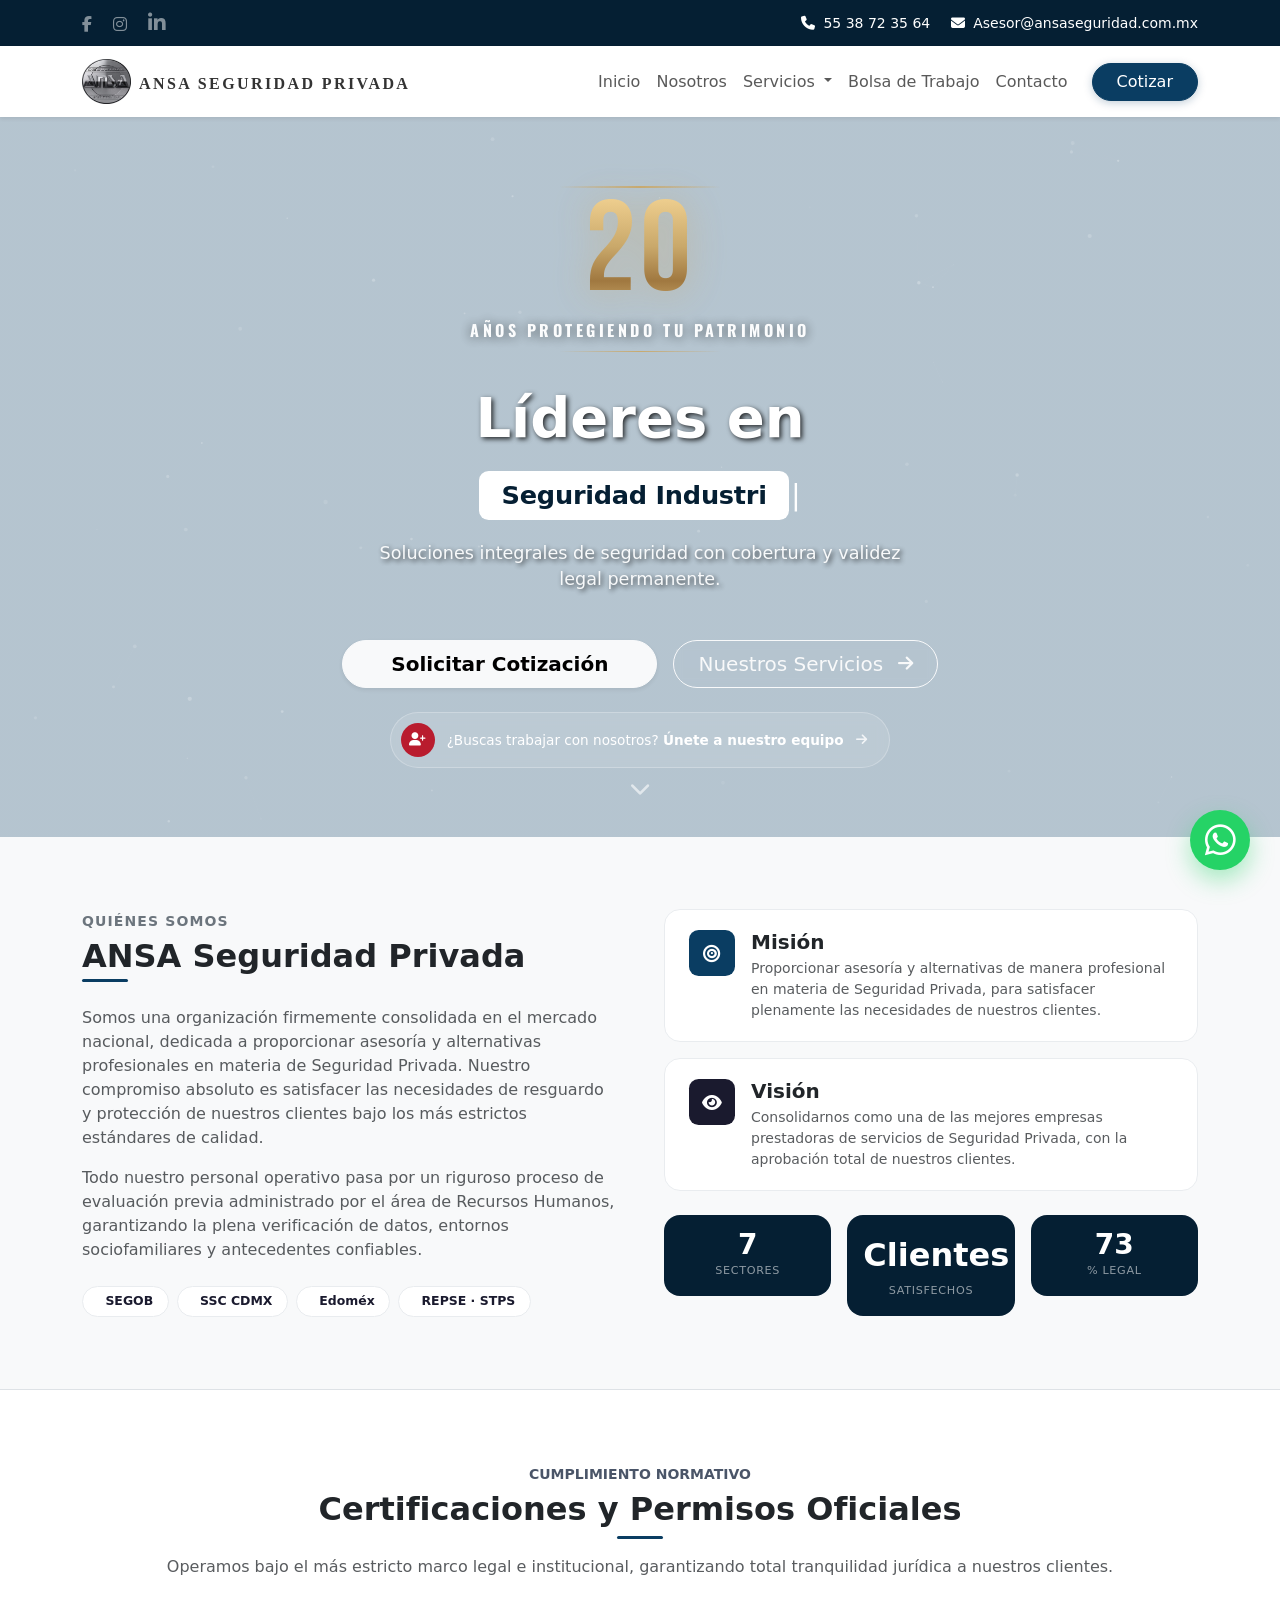
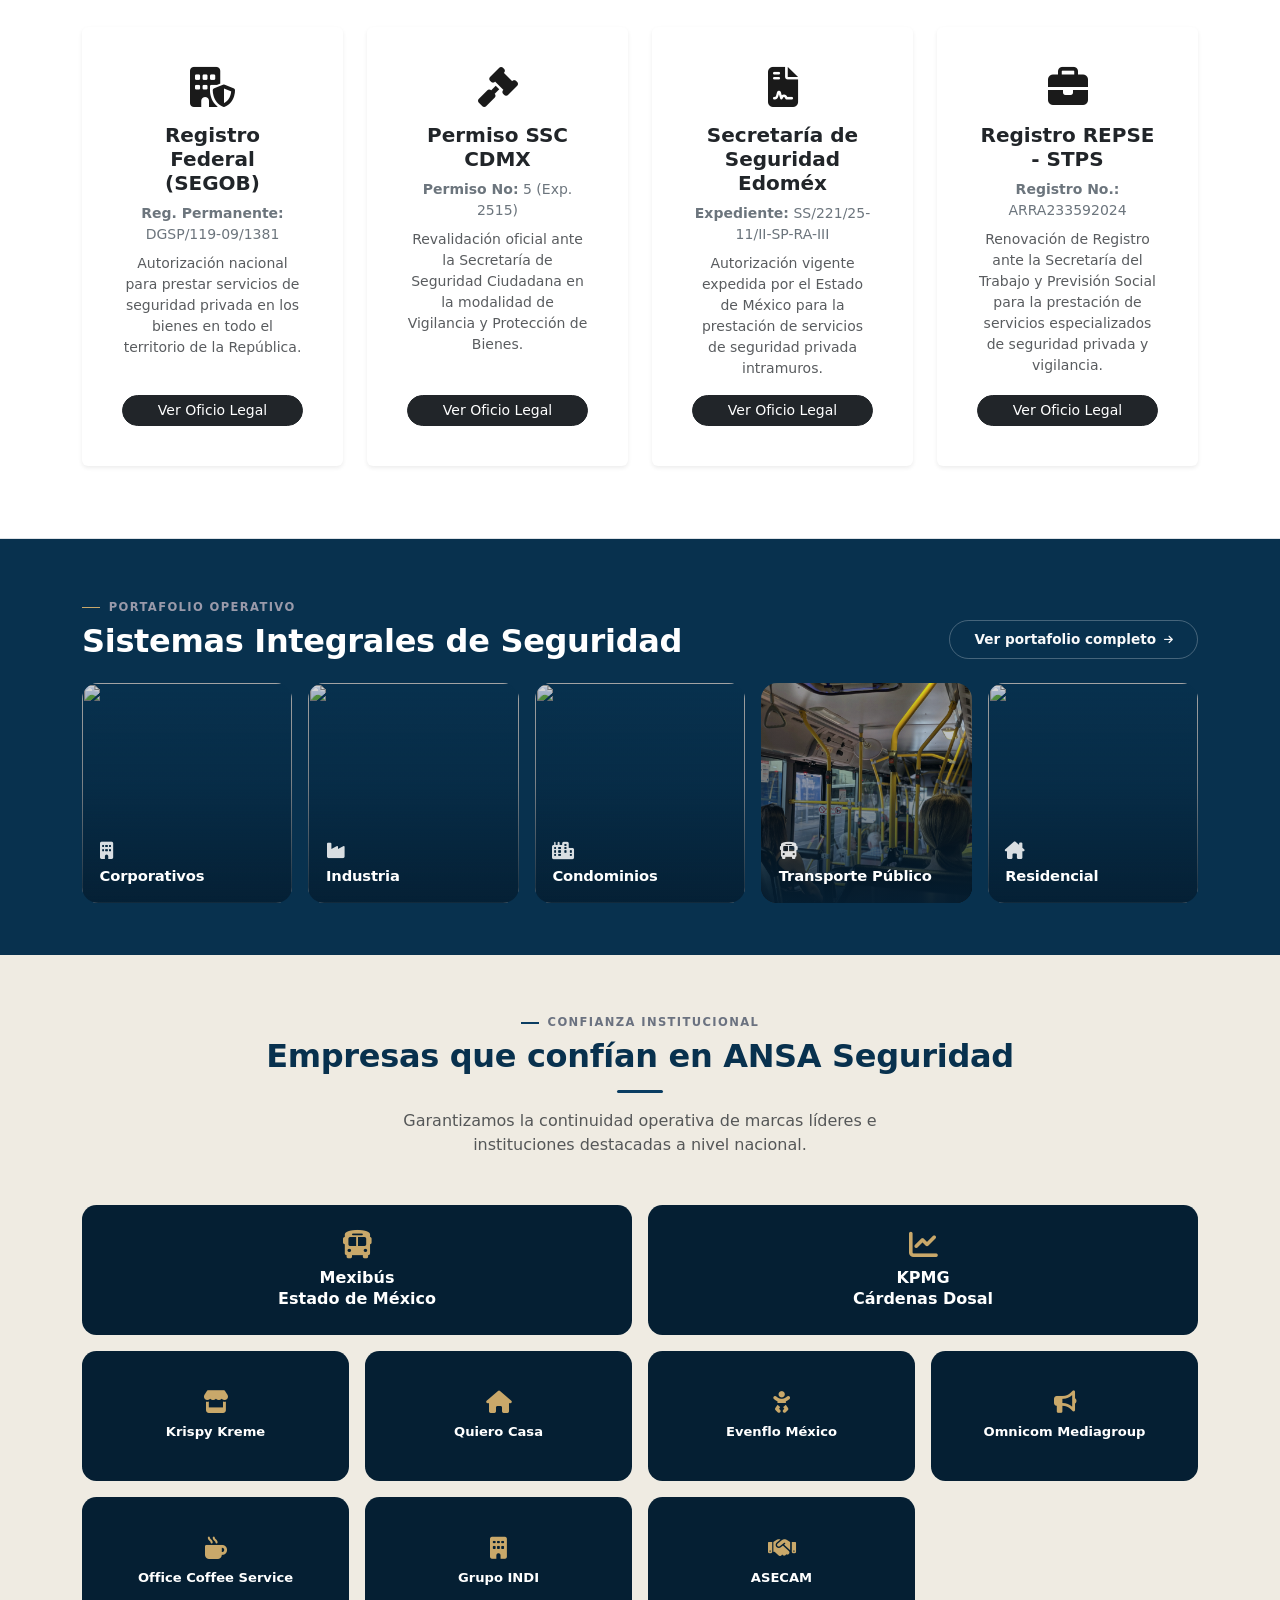
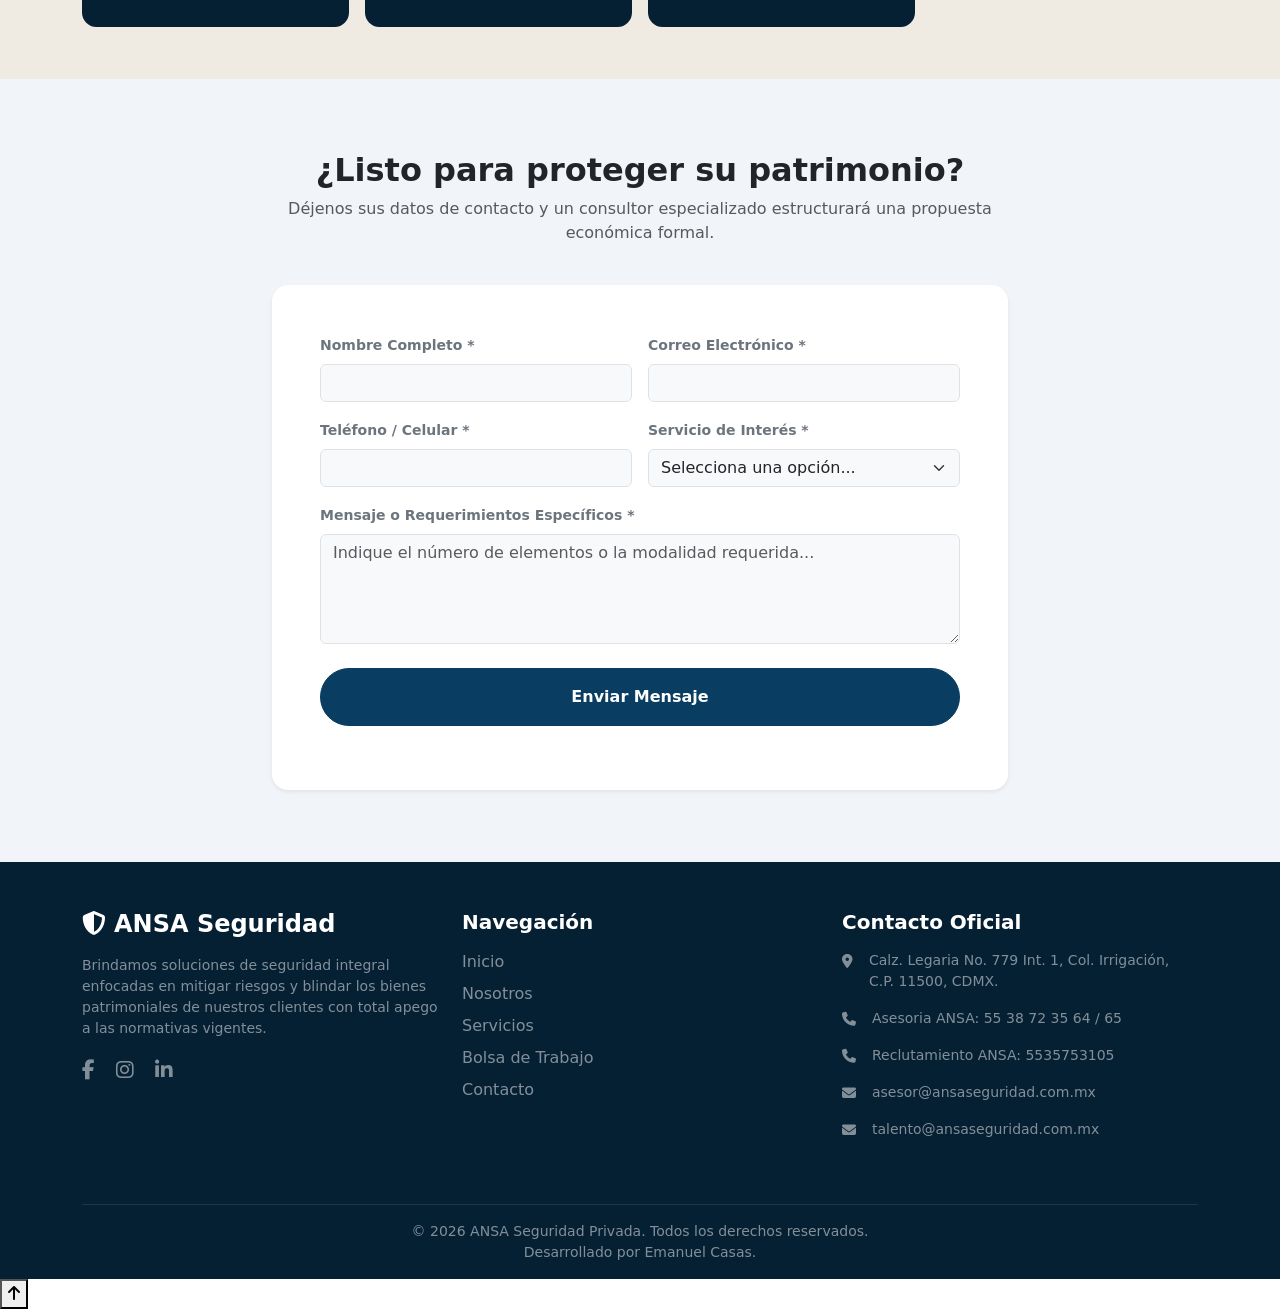
==== commit 74c01367: "Update index.html" ====
--- a/index.html
+++ b/index.html
@@ -22,6 +22,9 @@
     <link href="https://cdn.jsdelivr.net/npm/bootstrap@5.3.2/dist/css/bootstrap.min.css" rel="stylesheet">
     
     <link rel="stylesheet" href="https://cdnjs.cloudflare.com/ajax/libs/font-awesome/6.4.2/css/all.min.css">
+    <link rel="preconnect" href="https://fonts.googleapis.com">
+<link rel="preconnect" href="https://fonts.gstatic.com" crossorigin>
+<link href="https://fonts.googleapis.com/css2?family=Bebas+Neue&family=Oswald:wght@700&display=swap" rel="stylesheet">
 
     <link rel="stylesheet" href="css/style.css">
 
@@ -55,23 +58,27 @@
     </div>
 
     <nav class="navbar navbar-expand-lg navbar-light bg-white shadow-sm sticky-top">
-        <div class="container">
-            <a class="navbar-brand d-flex align-items-center" href="index.html">
-    <img src="img/logo-ansa.jpg" alt="ANSA Seguridad Privada" style="height: 45px; width: auto;" class="me-2" loading="lazy">
-    <span class="fw-bold fs-4">ANSA Seguridad Privada</span>
-</a>
-            
-            <button class="navbar-toggler" type="button" data-bs-toggle="collapse" data-bs-target="#menuPrincipal">
-                <span class="navbar-toggler-icon"></span>
-            </button>
-            
-            <div class="collapse navbar-collapse justify-content-end" id="menuPrincipal">
+    <div class="container">
+        
+        <a class="navbar-brand d-flex align-items-center" href="index.html">
+            <img src="img/logo-ansa.jpg" alt="ANSA Seguridad Privada" class="ansa-logo me-2" loading="lazy">
+            <span class="ansa-brand-text">
+                
+                <span class="ansa-seguridad">ANSA Seguridad Privada</span>
+            </span>
+        </a>
+
+        <button class="navbar-toggler" type="button" data-bs-toggle="collapse" data-bs-target="#menuPrincipal">
+            <span class="navbar-toggler-icon"></span>
+        </button>
+        
+        <div class="collapse navbar-collapse justify-content-end" id="menuPrincipal">
             <ul class="navbar-nav fw-medium align-items-center">
                 <li class="nav-item"><a class="nav-link active" href="index.html">Inicio</a></li>
                 <li class="nav-item"><a class="nav-link" href="#nosotros">Nosotros</a></li>
                 
                 <li class="nav-item dropdown">
-                    <a class="nav-link dropdown-toggle" href="servicios.html" id="navServicios" role="button" aria-expanded="false">
+                    <a class="nav-link dropdown-toggle" href="servicios.html" id="navServicios" role="button" data-bs-toggle="dropdown" aria-expanded="false">
                         Servicios
                     </a>
                     
@@ -110,6 +117,7 @@
                 </li>
             </ul>
         </div>
+        
     </div>
 </nav>
 
@@ -121,27 +129,35 @@
  
   <div class="container position-relative" style="z-index:2;">
  
-    <!-- Eyebrow badge -->
-    <div class="hero-badge mb-4" data-aos="fade-down" data-aos-delay="100">
+    <!-- Eyebrow badge 
+    <div class="hero-badge mb-3" data-aos="fade-down" data-aos-delay="80">
       <span class="badge rounded-pill px-3 py-2"
             style="background:rgba(255,255,255,.15); color:#fff; font-size:.78rem; letter-spacing:.08em; backdrop-filter:blur(6px); border:1px solid rgba(255,255,255,.25);">
         <span class="hero-dot me-2"></span>Empresa certificada · SEGOB · SSC CDMX · Edoméx
       </span>
+    </div>-->
+ 
+    <!-- 20 AÑOS — Opción 1 potenciada -->
+    <div class="hero-años" data-aos="zoom-in" data-aos-delay="160">
+      <div class="hero-años-linea"></div>
+      <div class="hero-años-num">20</div>
+      <div class="hero-años-sub">Años protegiendo tu patrimonio</div>
+      <div class="hero-años-linea"></div>
     </div>
  
     <!-- Titular principal -->
-    <h1 class="display-4 text-white fw-bold mb-0 shadow-text" data-aos="fade-up" data-aos-delay="200">
+    <h1 class="display-4 text-white fw-bold mb-0 shadow-text" data-aos="fade-up" data-aos-delay="280">
       Líderes en
     </h1>
  
     <!-- Typewriter pill -->
-    <div class="hero-tw-wrap my-3" data-aos="fade-up" data-aos-delay="300">
+    <div class="hero-tw-wrap my-3" data-aos="fade-up" data-aos-delay="360">
       <span id="tw-text" class="hero-tw-pill"></span><span class="hero-cursor">|</span>
     </div>
  
     <!-- Subtítulo -->
     <p class="text-white lead shadow-text d-none d-md-block mb-5"
-       data-aos="fade-up" data-aos-delay="400"
+       data-aos="fade-up" data-aos-delay="420"
        style="font-size:1.1rem; opacity:.9; max-width:560px; margin:0 auto;">
       Soluciones integrales de seguridad con cobertura y validez legal permanente.
     </p>
@@ -159,29 +175,16 @@
         Nuestros Servicios <i class="fa-solid fa-arrow-right ms-2 fa-sm"></i>
       </a>
     </div>
-
-    <div class="hero-job-banner" data-aos="fade-up" data-aos-delay="550">
-  <a href="empleo.html" class="hero-job-banner-link">
-    <span class="hero-job-banner-icon"><i class="fa-solid fa-user-plus"></i></span>
-    <span class="hero-job-banner-text">
-      ¿Buscas trabajar con nosotros? <strong>Únete a nuestro equipo</strong>
-    </span>
-    <span class="hero-job-banner-arrow"><i class="fa-solid fa-arrow-right"></i></span>
-  </a>
-</div>
- 
-    <!-- Stats rápidos -->
-    <div class="hero-stats d-none d-md-flex gap-5 justify-content-center mt-5 pt-3"
-         data-aos="fade-up" data-aos-delay="600">
-      <div class="hero-stat">
-        <span class="hero-stat-num" data-target="20">0</span><span class="text-white fw-bold fs-4">+</span>
-        <p class="hero-stat-label">Años de experiencia</p>
-      </div>
-      
-      <div class="hero-stat hero-stat-divider">
-        <span class="hero-stat-num" data-target="4">0</span>
-        <p class="hero-stat-label">Permisos oficiales</p>
-      </div>
+ 
+    <!-- Banner bolsa de trabajo -->
+    <div class="hero-job-banner" data-aos="fade-up" data-aos-delay="560">
+      <a href="empleo.html" class="hero-job-banner-link">
+        <span class="hero-job-banner-icon"><i class="fa-solid fa-user-plus"></i></span>
+        <span class="hero-job-banner-text">
+          ¿Buscas trabajar con nosotros? <strong>Únete a nuestro equipo</strong>
+        </span>
+        <span class="hero-job-banner-arrow"><i class="fa-solid fa-arrow-right"></i></span>
+      </a>
     </div>
  
   </div>
@@ -253,8 +256,8 @@
         <div class="row g-3" data-aos="fade-up" data-aos-delay="250">
   <div class="col-4">
     <div class="mini-stat rounded-4 text-center p-3">
-      <div class="mini-stat-num" data-target="+19">0</div>
-      <div class="mini-stat-label">Años</div>
+      <div class="mini-stat-num" data-target="10">0</div>
+      <div class="mini-stat-label">Sectores</div>
     </div>
   </div>
   
--- a/css/style.css
+++ b/css/style.css
@@ -1369,3 +1369,167 @@
 .icon-service { color: var(--c-carbon); transition: transform .3s ease, color .3s ease; }
 .service-card:hover { background-color: #ffffff; transform: translateY(-10px); box-shadow: 0 15px 30px rgba(0,0,0,.15) !important; }
 .service-card:hover .icon-service { transform: scale(1.2); color: var(--c-royal); }
+
+
+/* ── Tipografía Bebas Neue en el navbar ────────────────────── */
+.ansa-brand-text {
+  font-family: 'Bebas Neue', sans-serif;
+  font-weight: 400;           /* Bebas Neue solo tiene un weight */
+  font-size: 1.5rem;          /* un poco más grande que fs-4 porque Bebas es condensada */
+  letter-spacing: .04em;
+  color: #1a1a1a;             /* heredará del navbar; en fondo blanco queda oscuro */
+  line-height: 1;
+}
+ 
+/* En móvil, ya ajustamos el logo con .ansa-logo — el texto
+   también se reduce un pelo para no chocar con el hamburguer */
+@media (max-width: 575px) {
+  .ansa-brand-text { font-size: 1.25rem; }
+}
+ 
+ 
+/* ── Sello "20 años" en el hero ────────────────────────────── */
+.hero-años {
+  display: flex;
+  justify-content: center;
+  margin-bottom: 1.5rem;
+}
+ 
+.hero-años-inner {
+  display: inline-flex;
+  align-items: center;
+  gap: 1rem;
+  border: 1.5px solid rgba(201, 168, 106, .65);
+  border-radius: 4px;
+  padding: .6rem 1.6rem;
+  position: relative;
+}
+ 
+/* Ornamentos laterales del sello */
+.hero-años-inner::before,
+.hero-años-inner::after {
+  content: '✦';
+  color: rgba(201, 168, 106, .6);
+  font-size: .65rem;
+  position: absolute;
+  top: 50%;
+  transform: translateY(-50%);
+}
+.hero-años-inner::before { left: .55rem; }
+.hero-años-inner::after  { right: .55rem; }
+ 
+.hero-años-num {
+  font-family: 'Bebas Neue', sans-serif;
+  font-size: 3rem;
+  line-height: 1;
+  color: #c9a86a;             /* latón / dorado apagado */
+  letter-spacing: .04em;
+  padding: 0 .5rem;           /* espacio extra para que no toque los ornamentos */
+}
+ 
+.hero-años-text {
+  font-family: 'Oswald', sans-serif;
+  font-weight: 700;
+  font-size: .78rem;
+  text-transform: uppercase;
+  letter-spacing: .14em;
+  color: rgba(255, 255, 255, .88);
+  line-height: 1.4;
+  text-align: left;
+}
+ 
+/* En móvil el sello se reduce un poco */
+@media (max-width: 575px) {
+  .hero-años-num { font-size: 2.2rem; }
+  .hero-años-text { font-size: .7rem; letter-spacing: .1em; }
+  .hero-años-inner { padding: .5rem 1.25rem; gap: .75rem; }
+}
+
+/* Importamos Cinzel como respaldo en la primera línea del CSS */
+@import url('https://fonts.googleapis.com/css2?family=Cinzel:wght@600&display=swap');
+
+/* Estilo general para alinear bien el texto con tu logo de Bootstrap */
+.ansa-brand-text {
+  display: inline-block;
+  vertical-align: middle;
+}
+
+
+
+/* La sección de SEGURIDAD PRIVADA con la tipografía exacta */
+.ansa-seguridad {
+  font-family: "Copperplate", "Copperplate Gothic Light", "Cinzel", serif;
+  font-size: 1rem; /* Más pequeño para que el navbar no se rompa en móviles */
+  font-weight: 600;
+  text-transform: uppercase;
+  letter-spacing: 0.15em; /* Reduje un poco el espaciado para que se adapte mejor al navbar */
+  color: #333;
+}
+
+/* ── 20 AÑOS — Opción 1 potenciada ──────────────────────────── */
+.hero-años {
+  display: flex;
+  flex-direction: column;
+  align-items: center;
+  gap: .55rem;
+  margin-bottom: 2rem;
+  /* Animación de entrada: zoom-in viene de AOS, pero el brillo
+     aparece aparte con keyframe propio */
+  animation: años-glow-in 1s ease .4s both;
+}
+ 
+@keyframes años-glow-in {
+  from { opacity: 0; transform: scale(.92); filter: brightness(.6); }
+  to   { opacity: 1; transform: scale(1);   filter: brightness(1);  }
+}
+ 
+.hero-años-linea {
+  width: 160px;
+  height: 1.5px;
+  background: linear-gradient(
+    to right,
+    transparent 0%,
+    rgba(201,168,106,.3) 15%,
+    rgba(201,168,106,.95) 50%,
+    rgba(201,168,106,.3) 85%,
+    transparent 100%
+  );
+}
+ 
+.hero-años-num {
+  font-family: 'Bebas Neue', sans-serif;
+  font-size: 8rem;          /* más grande que la versión anterior */
+  line-height: .88;
+  letter-spacing: .03em;
+  /* degradado dorado de arriba a abajo, como una placa pulida */
+  background: linear-gradient(
+    180deg,
+    #f0d090 0%,
+    #c9a86a 45%,
+    #a07840 75%,
+    #c9a86a 100%
+  );
+  -webkit-background-clip: text;
+  -webkit-text-fill-color: transparent;
+  background-clip: text;
+  /* sombra suave para que el número flote sobre el fondo oscuro */
+  filter: drop-shadow(0 2px 18px rgba(201,168,106,.45));
+}
+ 
+.hero-años-sub {
+  font-family: 'Oswald', sans-serif;
+  font-weight: 700;
+  font-size: 1rem;           /* más legible que antes */
+  text-transform: uppercase;
+  letter-spacing: .22em;
+  color: #fff;
+  opacity: .95;
+  text-shadow: 0 1px 12px rgba(0,0,0,.6);
+}
+ 
+/* Móvil: escala sin perder el impacto */
+@media (max-width: 575px) {
+  .hero-años-num  { font-size: 5.5rem; }
+  .hero-años-sub  { font-size: .8rem; letter-spacing: .16em; }
+  .hero-años-linea { width: 110px; }
+}
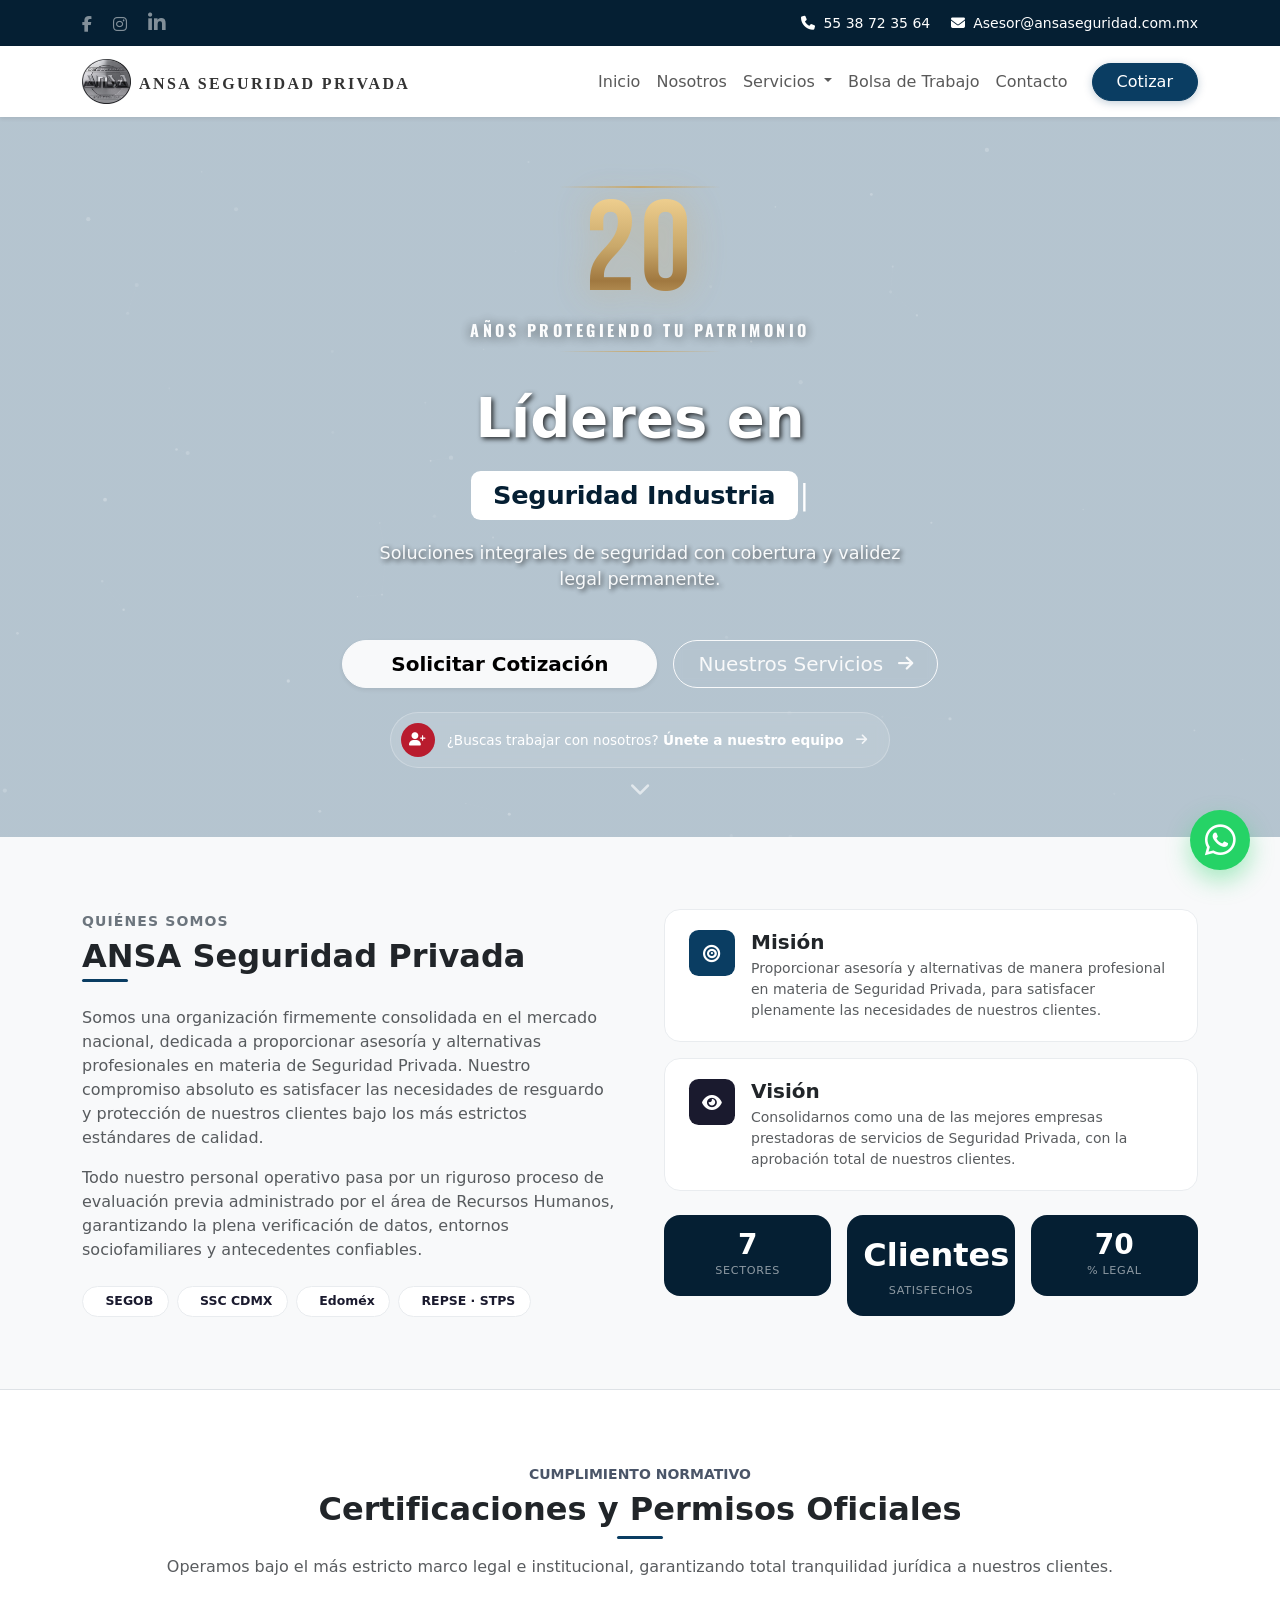
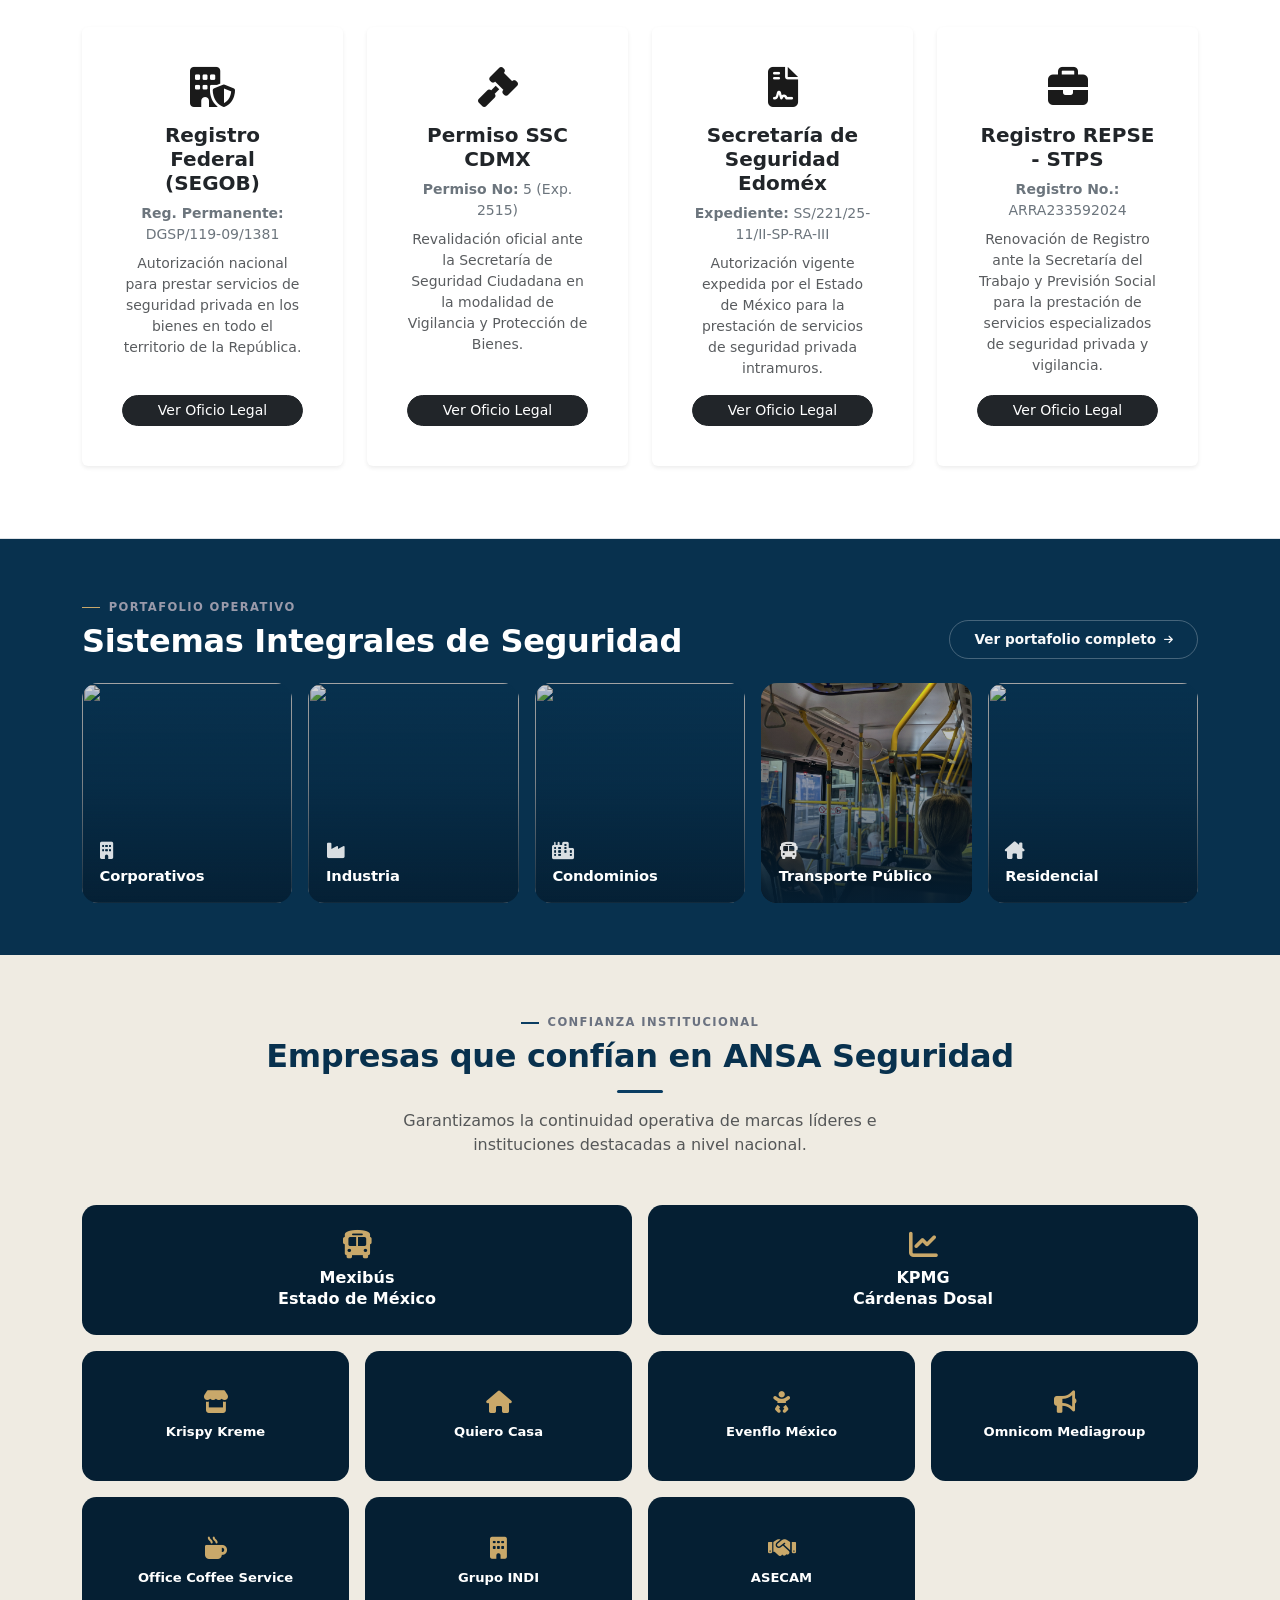
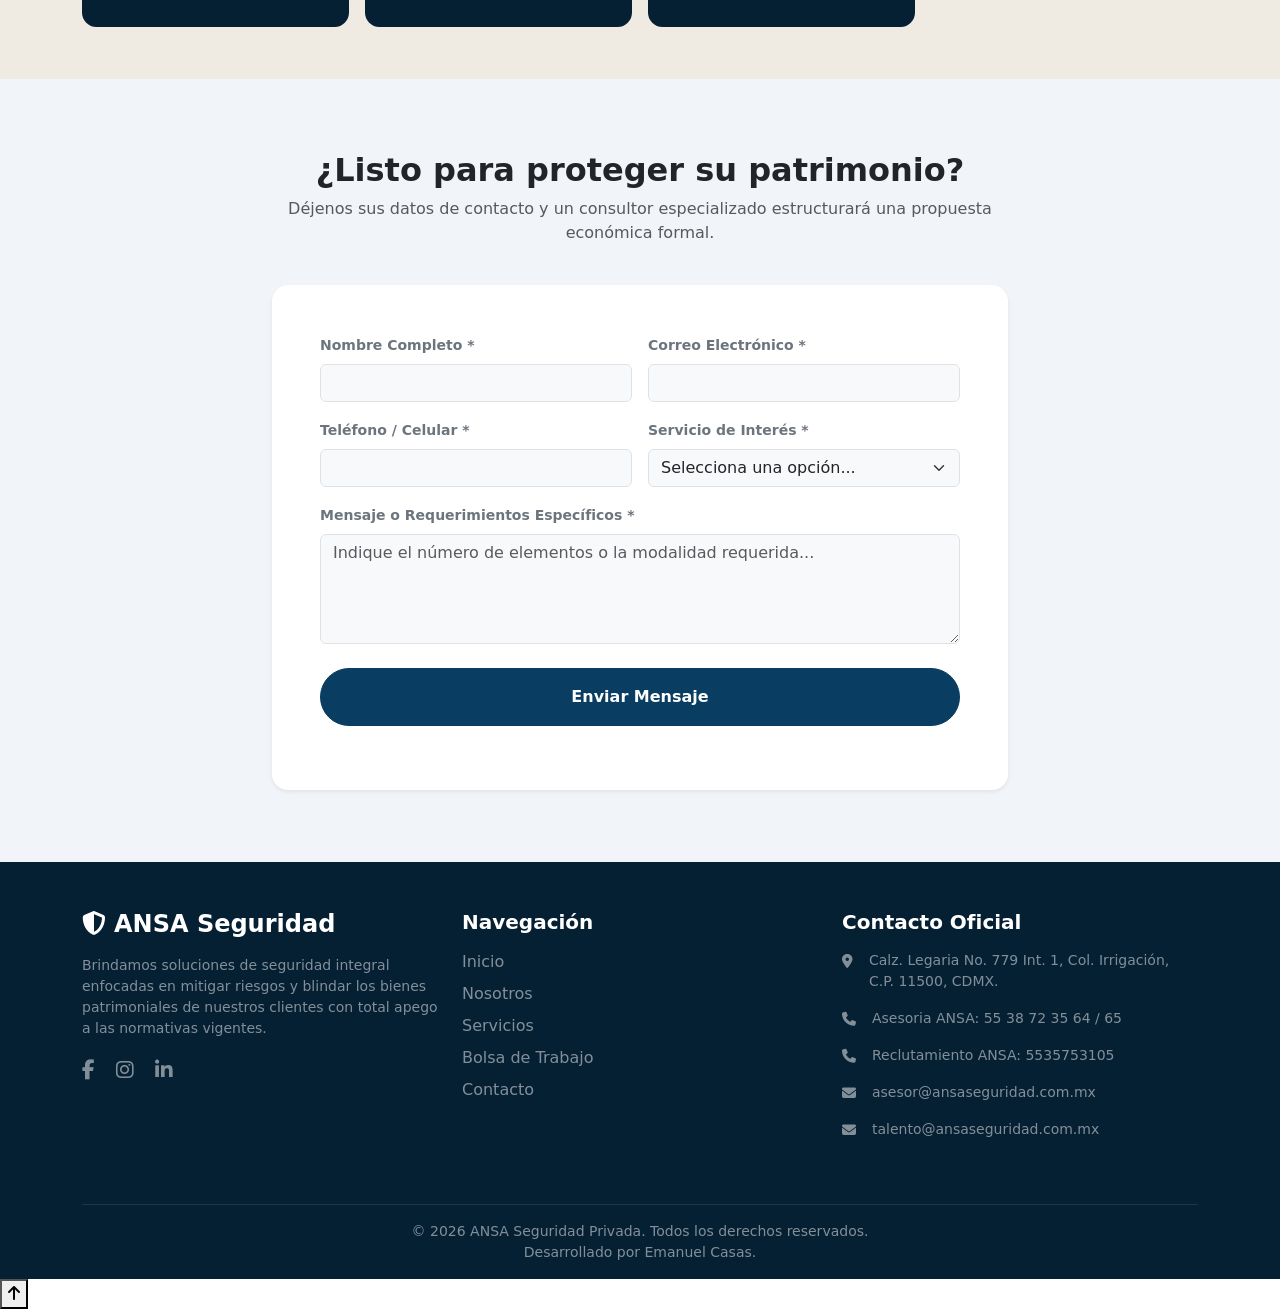
==== commit bc9bd174: "Update index.html" ====
--- a/index.html
+++ b/index.html
@@ -4,6 +4,7 @@
     <meta charset="UTF-8">
     <meta name="viewport" content="width=device-width, initial-scale=1.0">
     <title>ANSA Seguridad Privada</title>
+    <link rel="icon" type="image/png" href="img/logo-ansa.jpg">
 
     <!-- Google Analytics 4 -->
     <script async src="https://www.googletagmanager.com/gtag/js?id=G-XXXXXXXXXX"></script>
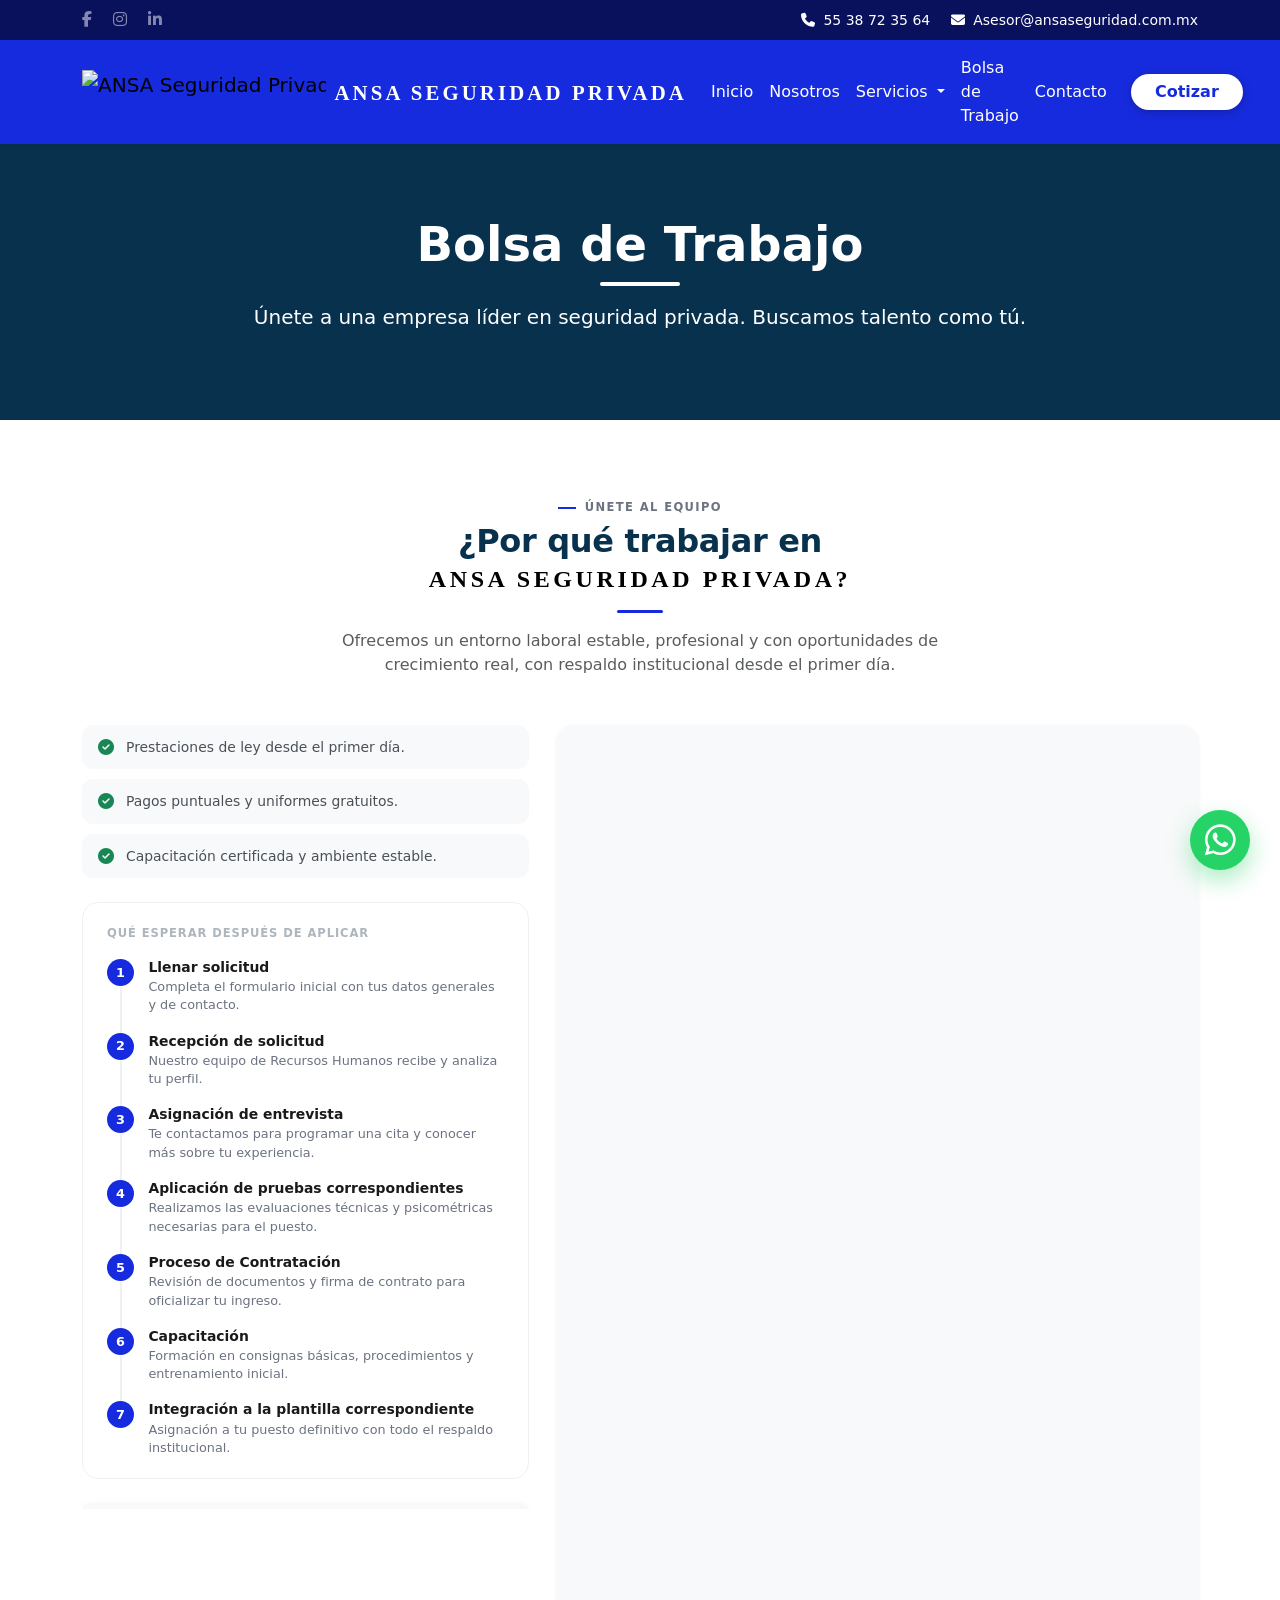
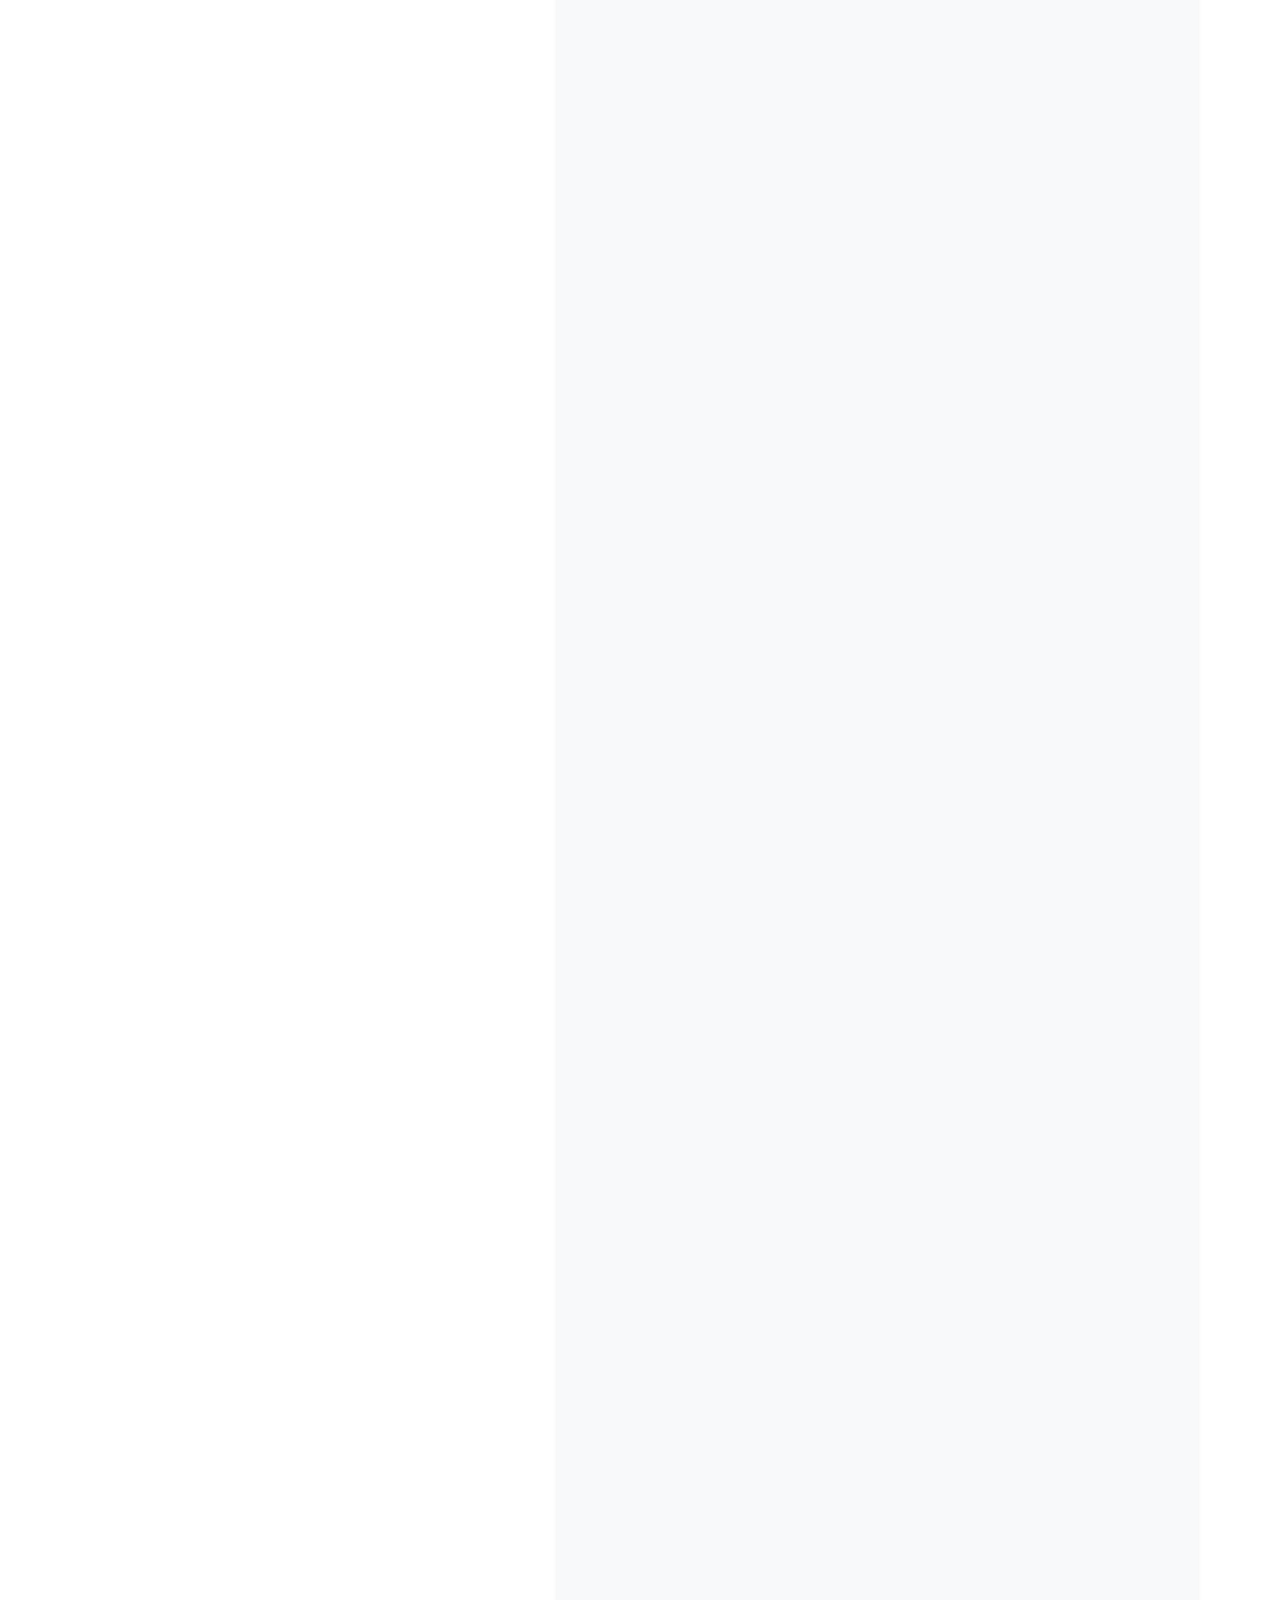
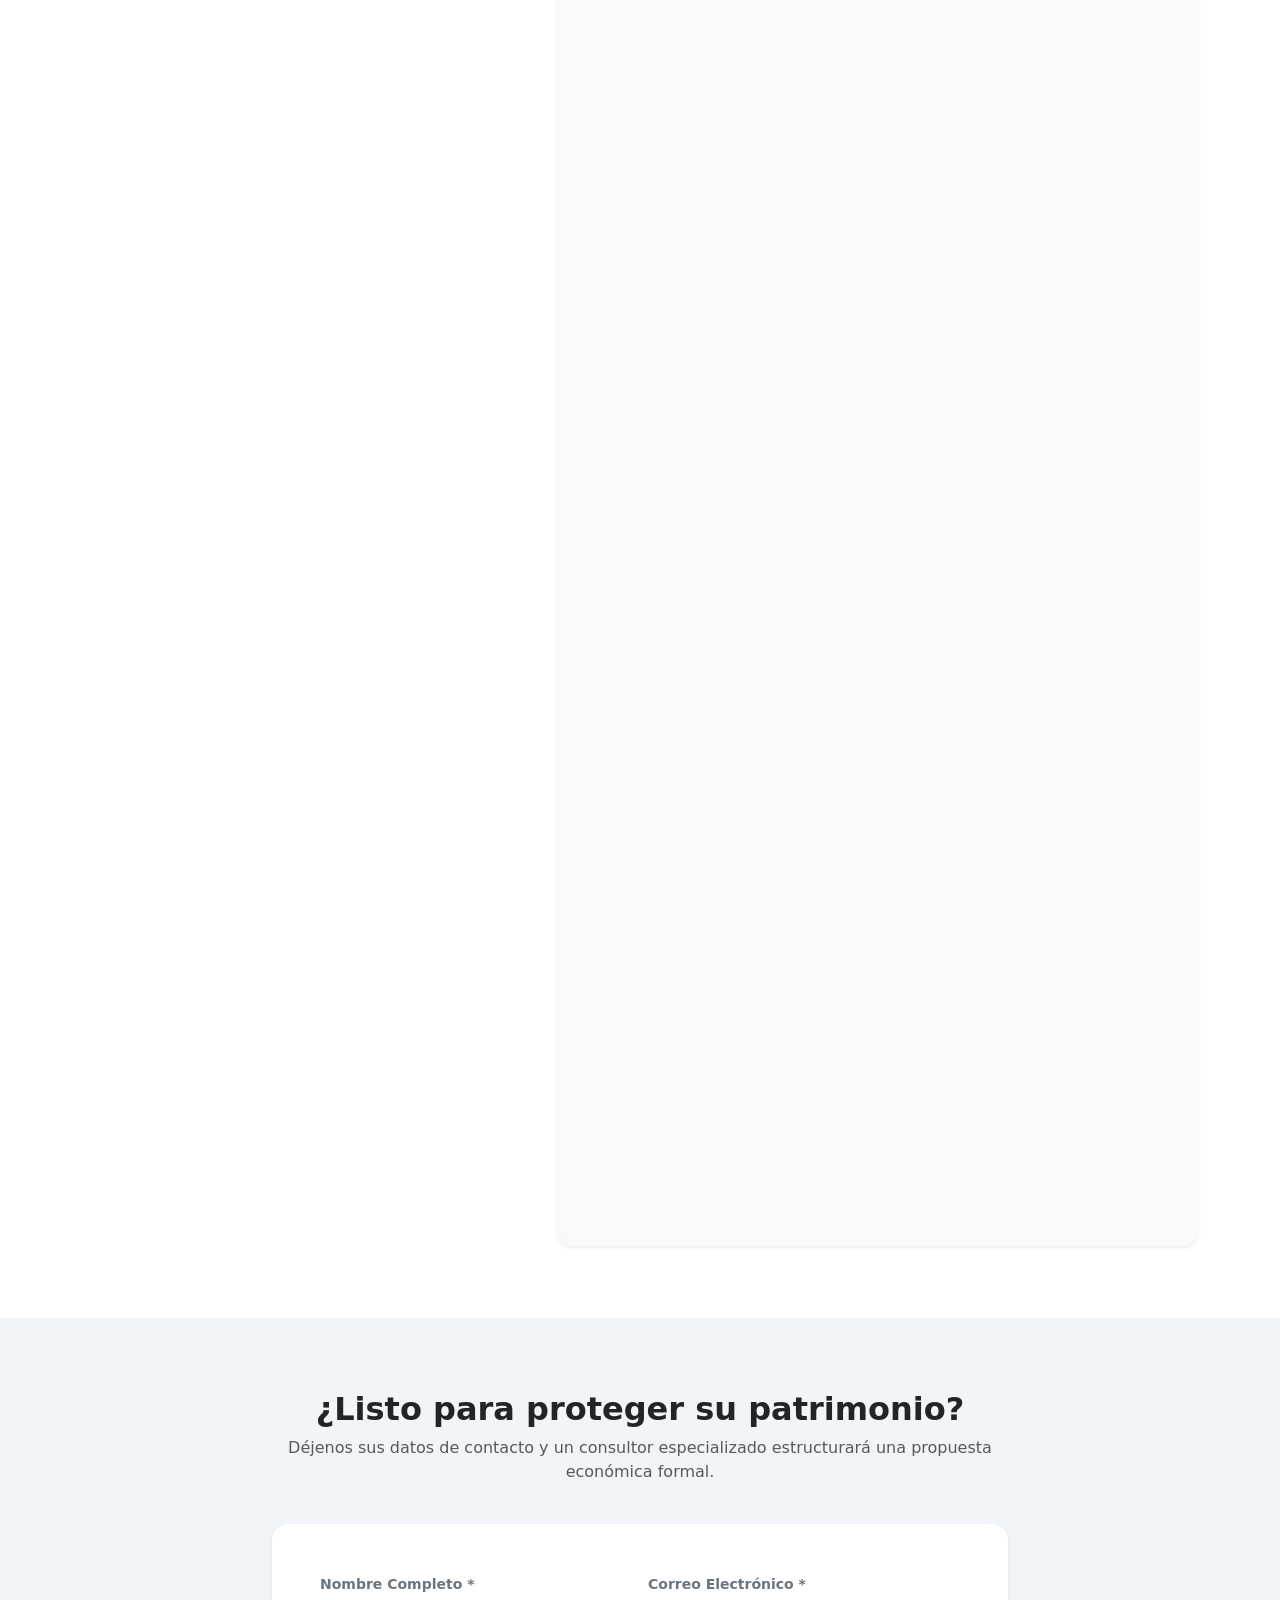
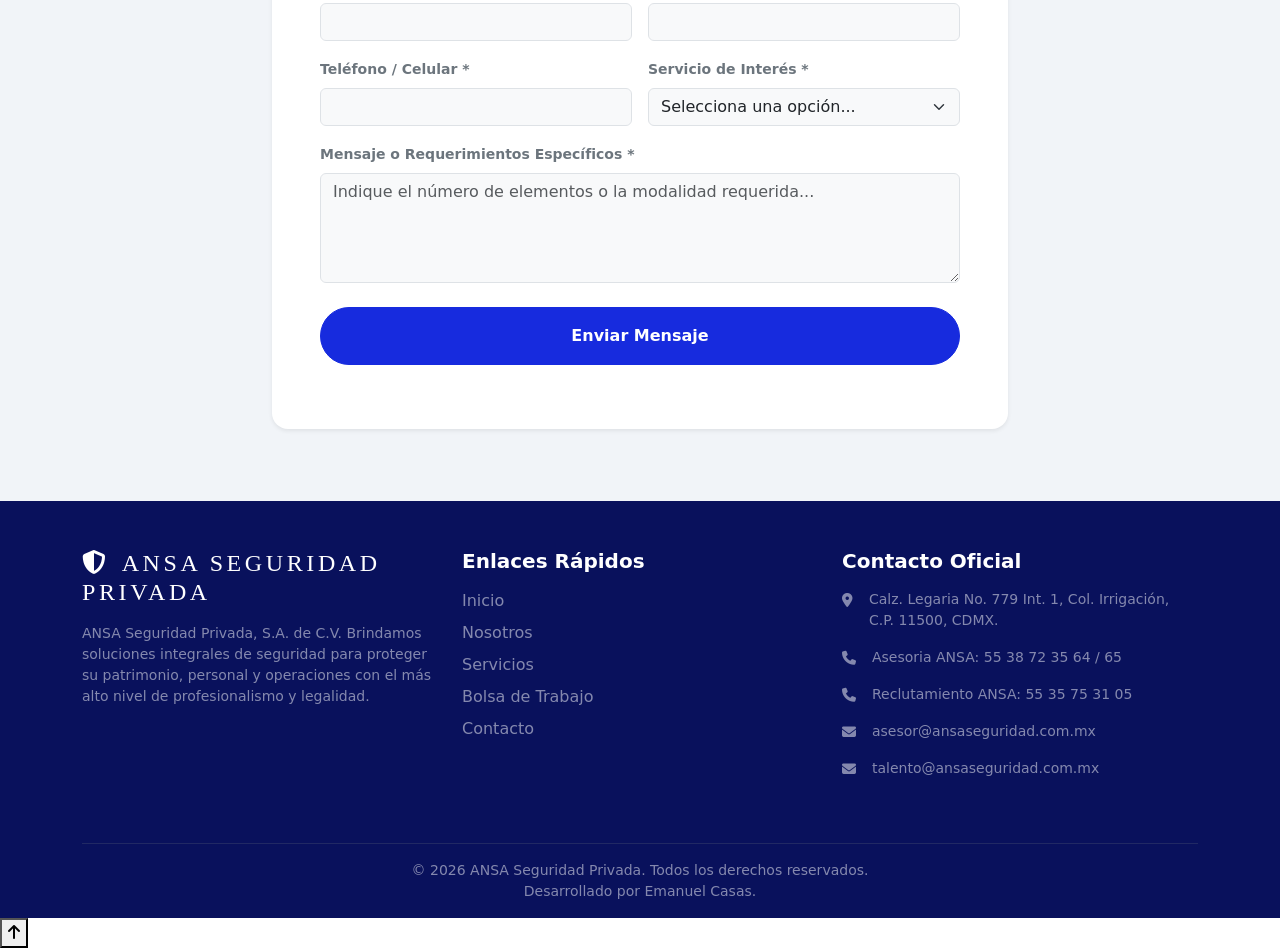
==== commit 98d80b83: "Update index.html" ====
--- a/index.html
+++ b/index.html
@@ -3,7 +3,7 @@
 <head>
     <meta charset="UTF-8">
     <meta name="viewport" content="width=device-width, initial-scale=1.0">
-    <title>ANSA Seguridad Privada</title>
+    <title>ANSA Seguridad Privada | Bolsa de Trabajo</title>
     <link rel="icon" type="image/png" href="img/logo-ansa.jpg">
 
     <!-- Google Analytics 4 -->
@@ -23,51 +23,39 @@
     <link href="https://cdn.jsdelivr.net/npm/bootstrap@5.3.2/dist/css/bootstrap.min.css" rel="stylesheet">
     
     <link rel="stylesheet" href="https://cdnjs.cloudflare.com/ajax/libs/font-awesome/6.4.2/css/all.min.css">
-    <link rel="preconnect" href="https://fonts.googleapis.com">
-<link rel="preconnect" href="https://fonts.gstatic.com" crossorigin>
-<link href="https://fonts.googleapis.com/css2?family=Bebas+Neue&family=Oswald:wght@700&display=swap" rel="stylesheet">
 
     <link rel="stylesheet" href="css/style.css">
-
-    
-<div id="ansa-toast" role="status" aria-live="polite">
-  <div class="ansa-toast-icon"><i class="fa-solid fa-check"></i></div>
-  <div class="ansa-toast-text">
-    <strong>¡Mensaje enviado!</strong>
-    <span>Te contactaremos en las próximas horas.</span>
-  </div>
-  <button class="ansa-toast-close" aria-label="Cerrar notificación">&times;</button>
-</div>
-
-
-
 </head>
 <body>
 
     <div class="top-bar py-2 text-white">
         <div class="container d-flex justify-content-between align-items-center">
             <div class="social-icons">
-                <a href="#" class="text-white-50 me-3 text-decoration-none"><i class="fa-brands fa-facebook-f"></i></a>
+                <a href="https://www.facebook.com/profile.php?id=61580249053205" class="text-white-50 me-3 text-decoration-none"><i class="fa-brands fa-facebook-f"></i></a>
                 <a href="#" class="text-white-50 me-3 text-decoration-none"><i class="fa-brands fa-instagram"></i></a>
-                <a href="#" class="text-white-50 fs-5 text-decoration-none footer-icon"><i class="fa-brands fa-linkedin-in"></i></a>
-            </div>
-            <div class="contact-info small d-none d-md-block">
-                <span class="me-3"><i class="fa-solid fa-phone me-1"></i> 55 38 72 35 64</span>
-                <span><i class="fa-solid fa-envelope me-1"></i> Asesor@ansaseguridad.com.mx</span>
-            </div>
-        </div>
-    </div>
-
-    <nav class="navbar navbar-expand-lg navbar-light bg-white shadow-sm sticky-top">
+                <a href="#" class="text-white-50 text-decoration-none"><i class="fa-brands fa-linkedin-in"></i></a>
+            </div>
+             <div class="contact-info small d-none d-md-block">
+                <a href="tel:+525538723564" class="text-reset text-decoration-none me-3">
+  <i class="fa-solid fa-phone me-1"></i> 55 38 72 35 64
+</a>
+<a href="mailto:asesor@ansaseguridad.com.mx" class="text-reset text-decoration-none">
+  <i class="fa-solid fa-envelope me-1"></i> Asesor@ansaseguridad.com.mx
+</a>
+            </div>
+        </div>
+    </div>
+
+    
+<nav id="main-navbar" class="navbar navbar-expand-lg shadow-sm sticky-top">
     <div class="container">
         
         <a class="navbar-brand d-flex align-items-center" href="index.html">
-            <img src="img/logo-ansa.jpg" alt="ANSA Seguridad Privada" class="ansa-logo me-2" loading="lazy">
-            <span class="ansa-brand-text">
-                
-                <span class="ansa-seguridad">ANSA Seguridad Privada</span>
-            </span>
-        </a>
+    <img src="img/logo-ansa.png" alt="ANSA Seguridad Privada" class="ansa-logo me-2" loading="lazy">
+    <span class="ansa-brand-text fw-bold text-white">
+        <span class="ansa-seguridad">ANSA Seguridad Privada</span>
+    </span>
+</a>
 
         <button class="navbar-toggler" type="button" data-bs-toggle="collapse" data-bs-target="#menuPrincipal">
             <span class="navbar-toggler-icon"></span>
@@ -76,7 +64,7 @@
         <div class="collapse navbar-collapse justify-content-end" id="menuPrincipal">
             <ul class="navbar-nav fw-medium align-items-center">
                 <li class="nav-item"><a class="nav-link active" href="index.html">Inicio</a></li>
-                <li class="nav-item"><a class="nav-link" href="#nosotros">Nosotros</a></li>
+                <li class="nav-item"><a class="nav-link" href="index.html#nosotros">Nosotros</a></li>
                 
                 <li class="nav-item dropdown">
                     <a class="nav-link dropdown-toggle" href="servicios.html" id="navServicios" role="button" data-bs-toggle="dropdown" aria-expanded="false">
@@ -114,7 +102,7 @@
                 <li class="nav-item"><a class="nav-link" href="empleo.html">Bolsa de Trabajo</a></li>
                 <li class="nav-item"><a class="nav-link" href="contacto.html">Contacto</a></li>
                 <li class="nav-item ms-lg-3 mt-2 mt-lg-0">
-                    <a href="index.html#cotizacion" class="btn btn-primary rounded-pill px-4 text-white">Cotizar</a>
+                    <a href="empleo.html#cotizar" class="btn btn-primary rounded-pill px-4">Cotizar</a>
                 </li>
             </ul>
         </div>
@@ -122,449 +110,175 @@
     </div>
 </nav>
 
-    <header class="hero-section d-flex align-items-center text-center position-relative overflow-hidden">
- 
-  <!-- Canvas de partículas (fondo animado sutil) -->
-  <canvas id="hero-canvas" class="position-absolute top-0 start-0 w-100 h-100"
-          style="pointer-events:none; opacity:.35;"></canvas>
- 
-  <div class="container position-relative" style="z-index:2;">
- 
-    <!-- Eyebrow badge 
-    <div class="hero-badge mb-3" data-aos="fade-down" data-aos-delay="80">
-      <span class="badge rounded-pill px-3 py-2"
-            style="background:rgba(255,255,255,.15); color:#fff; font-size:.78rem; letter-spacing:.08em; backdrop-filter:blur(6px); border:1px solid rgba(255,255,255,.25);">
-        <span class="hero-dot me-2"></span>Empresa certificada · SEGOB · SSC CDMX · Edoméx
-      </span>
-    </div>-->
- 
-    <!-- 20 AÑOS — Opción 1 potenciada -->
-    <div class="hero-años" data-aos="zoom-in" data-aos-delay="160">
-      <div class="hero-años-linea"></div>
-      <div class="hero-años-num">20</div>
-      <div class="hero-años-sub">Años protegiendo tu patrimonio</div>
-      <div class="hero-años-linea"></div>
-    </div>
- 
-    <!-- Titular principal -->
-    <h1 class="display-4 text-white fw-bold mb-0 shadow-text" data-aos="fade-up" data-aos-delay="280">
-      Líderes en
-    </h1>
- 
-    <!-- Typewriter pill -->
-    <div class="hero-tw-wrap my-3" data-aos="fade-up" data-aos-delay="360">
-      <span id="tw-text" class="hero-tw-pill"></span><span class="hero-cursor">|</span>
-    </div>
- 
-    <!-- Subtítulo -->
-    <p class="text-white lead shadow-text d-none d-md-block mb-5"
-       data-aos="fade-up" data-aos-delay="420"
-       style="font-size:1.1rem; opacity:.9; max-width:560px; margin:0 auto;">
-      Soluciones integrales de seguridad con cobertura y validez legal permanente.
-    </p>
- 
-    <!-- CTAs -->
-    <div class="d-flex gap-3 justify-content-center flex-wrap mt-2"
-         data-aos="fade-up" data-aos-delay="500">
-      <a href="index.html#cotizacion"
-         class="btn btn-light btn-lg rounded-pill px-5 fw-semibold shadow-sm">
-        Solicitar Cotización
-      </a>
-      <a href="servicios.html"
-         class="btn btn-outline-light btn-lg rounded-pill px-4"
-         style="backdrop-filter:blur(4px);">
-        Nuestros Servicios <i class="fa-solid fa-arrow-right ms-2 fa-sm"></i>
-      </a>
-    </div>
- 
-    <!-- Banner bolsa de trabajo -->
-    <div class="hero-job-banner" data-aos="fade-up" data-aos-delay="560">
-      <a href="empleo.html" class="hero-job-banner-link">
-        <span class="hero-job-banner-icon"><i class="fa-solid fa-user-plus"></i></span>
-        <span class="hero-job-banner-text">
-          ¿Buscas trabajar con nosotros? <strong>Únete a nuestro equipo</strong>
-        </span>
-        <span class="hero-job-banner-arrow"><i class="fa-solid fa-arrow-right"></i></span>
-      </a>
-    </div>
- 
-  </div>
- 
-  <!-- Flecha de scroll -->
-  <a href="#nosotros" class="hero-scroll-arrow position-absolute"
-     aria-label="Ir a Nosotros">
-    <i class="fa-solid fa-chevron-down"></i>
-  </a>
- 
-</header>
-
-    <section id="nosotros" class="py-5 bg-light" data-aos="fade-up">
+    <header class="py-5 text-white text-center" style="background-color: #08314e;" data-aos="fade-down">
+        <div class="container py-4">
+            <h1 class="display-5 fw-bold">Bolsa de Trabajo</h1>
+            <div class="title-line mx-auto bg-white mb-3" style="width: 80px; height: 4px;"></div>
+            <p class="lead">Únete a una empresa líder en seguridad privada. Buscamos talento como tú.</p>
+        </div>
+    </header>
+
+
+<section id="postulacion" class="py-5 bg-white" data-aos="fade-up">
   <div class="container py-4">
  
-    <div class="row align-items-center g-5">
- 
-      <!-- Columna izquierda: texto -->
-      <div class="col-lg-6">
-        <span class="text-uppercase small fw-bold text-secondary" style="letter-spacing:.08em;">Quiénes somos</span>
-        <h2 class="fw-bold mt-1 mb-1">ANSA Seguridad Privada</h2>
-        <div class="title-line mb-4"></div>
- 
-        <p class="text-muted">
-          Somos una organización firmemente consolidada en el mercado nacional, dedicada a proporcionar asesoría y alternativas profesionales en materia de Seguridad Privada. Nuestro compromiso absoluto es satisfacer las necesidades de resguardo y protección de nuestros clientes bajo los más estrictos estándares de calidad.
-        </p>
-        <p class="text-muted">
-          Todo nuestro personal operativo pasa por un riguroso proceso de evaluación previa administrado por el área de Recursos Humanos, garantizando la plena verificación de datos, entornos sociofamiliares y antecedentes confiables.
-        </p>
- 
-        <!-- Badges de certificaciones -->
-        <div class="d-flex flex-wrap gap-2 mt-4">
-          <span class="cert-badge"><i class="fa-solid fa-shield-check me-1"></i> SEGOB</span>
-          <span class="cert-badge"><i class="fa-solid fa-shield-check me-1"></i> SSC CDMX</span>
-          <span class="cert-badge"><i class="fa-solid fa-shield-check me-1"></i> Edoméx</span>
-          <span class="cert-badge"><i class="fa-solid fa-shield-check me-1"></i> REPSE · STPS</span>
+    <div class="text-center mb-5">
+      <span class="label-eyebrow justify-content-center">Únete al Equipo</span>
+      <h2 class="h-display mt-2" style="font-size:2rem; color:var(--c-navy);">
+  ¿Por qué trabajar en <br>
+  <span class="ansa-seguridad-n">ANSA Seguridad Privada?</span>
+</h2><div class="title-line mx-auto mt-3 mb-3"></div>
+      <p class="text-muted mx-auto" style="max-width:600px;">
+        Ofrecemos un entorno laboral estable, profesional y con oportunidades de crecimiento real, con respaldo institucional desde el primer día.
+      </p>
+    </div>
+ 
+    <div class="row g-4">
+ 
+      <!-- ═══ Columna izquierda: sticky ═══ -->
+      <div class="col-lg-5">
+        <div class="empleo-sticky-wrap">
+ 
+          <!-- Beneficios -->
+          <div class="empleo-benefits mb-4">
+            <div class="empleo-benefit-item">
+              <i class="fa-solid fa-circle-check"></i>
+              <span>Prestaciones de ley desde el primer día.</span>
+            </div>
+            <div class="empleo-benefit-item">
+              <i class="fa-solid fa-circle-check"></i>
+              <span>Pagos puntuales y uniformes gratuitos.</span>
+            </div>
+            <div class="empleo-benefit-item">
+              <i class="fa-solid fa-circle-check"></i>
+              <span>Capacitación certificada y ambiente estable.</span>
+            </div>
+          </div>
+ 
+          <!-- Proceso de 7 pasos -->
+<div class="empleo-process mb-4">
+  <h6 class="empleo-process-title">Qué esperar después de aplicar</h6>
+  
+  <!-- Paso 1 -->
+  <div class="empleo-step">
+    <div class="empleo-step-num">1</div>
+    <div class="empleo-step-body">
+      <h6>Llenar solicitud</h6>
+      <p>Completa el formulario inicial con tus datos generales y de contacto.</p>
+    </div>
+  </div>
+  
+  <!-- Paso 2 -->
+  <div class="empleo-step">
+    <div class="empleo-step-num">2</div>
+    <div class="empleo-step-body">
+      <h6>Recepción de solicitud</h6>
+      <p>Nuestro equipo de Recursos Humanos recibe y analiza tu perfil.</p>
+    </div>
+  </div>
+  
+  <!-- Paso 3 -->
+  <div class="empleo-step">
+    <div class="empleo-step-num">3</div>
+    <div class="empleo-step-body">
+      <h6>Asignación de entrevista</h6>
+      <p>Te contactamos para programar una cita y conocer más sobre tu experiencia.</p>
+    </div>
+  </div>
+  
+  <!-- Paso 4 -->
+  <div class="empleo-step">
+    <div class="empleo-step-num">4</div>
+    <div class="empleo-step-body">
+      <h6>Aplicación de pruebas correspondientes</h6>
+      <p>Realizamos las evaluaciones técnicas y psicométricas necesarias para el puesto.</p>
+    </div>
+  </div>
+
+  <!-- Paso 5 -->
+  <div class="empleo-step">
+    <div class="empleo-step-num">5</div>
+    <div class="empleo-step-body">
+      <h6>Proceso de Contratación</h6>
+      <p>Revisión de documentos y firma de contrato para oficializar tu ingreso.</p>
+    </div>
+  </div>
+
+  <!-- Paso 6 -->
+  <div class="empleo-step">
+    <div class="empleo-step-num">6</div>
+    <div class="empleo-step-body">
+      <h6>Capacitación</h6>
+      <p>Formación en consignas básicas, procedimientos y entrenamiento inicial.</p>
+    </div>
+  </div>
+
+  <!-- Paso 7 -->
+  <div class="empleo-step empleo-step-last">
+    <div class="empleo-step-num">7</div>
+    <div class="empleo-step-body">
+      <h6>Integración a la plantilla correspondiente</h6>
+      <p>Asignación a tu puesto definitivo con todo el respaldo institucional.</p>
+    </div>
+  </div>
+</div>
+ 
+          <!-- Acordeón de requisitos -->
+          <div class="accordion mb-4" id="accordionRequisitos">
+            <div class="accordion-item border-0 rounded-3 overflow-hidden empleo-accordion-item">
+              <h2 class="accordion-header">
+                <button class="accordion-button collapsed fw-bold rounded-3" type="button" data-bs-toggle="collapse" data-bs-target="#collapsePerfil" style="background-color:#f8f9fa; color:#1a1a1a;">
+                  <i class="fa-solid fa-clipboard-user me-3 text-secondary"></i> Ver Perfil Requerido (Filtro Oficial)
+                </button>
+              </h2>
+              <div id="collapsePerfil" class="accordion-collapse collapse" data-bs-parent="#accordionRequisitos">
+                <div class="accordion-body bg-white text-muted small p-4" style="line-height: 1.6;">
+                  <h6 class="fw-bold text-dark mb-2">Género Masculino:</h6>
+                  <ul class="ps-3 mb-3">
+                    <li>Mexicano por nacimiento.</li>
+                    <li>Estatura de 1.65 MTS. mínimo.</li>
+                    <li>Edad entre 25 a 50 años.</li>
+                    <li>Educación básica media terminada.</li>
+                    <li>Cartilla del SMN y Credencial de Elector.</li>
+                  </ul>
+ 
+                  <h6 class="fw-bold text-dark mb-2">Género Femenino:</h6>
+                  <ul class="ps-3 mb-0">
+                    <li>Mexicana por nacimiento.</li>
+                    <li>Estatura de 1.60 MTS. mínimo.</li>
+                    <li>Edad entre 25 a 40 años.</li>
+                    <li>Educación básica terminada y Credencial.</li>
+                  </ul>
+                </div>
+              </div>
+            </div>
+          </div>
+ 
+          <!-- Aviso RRHH -->
+          <div class="empleo-notice">
+            <i class="fa-solid fa-circle-info"></i>
+            <span>El área de Recursos Humanos realizará una verificación estricta de datos, domicilio y antecedentes.</span>
+          </div>
+ 
         </div>
       </div>
  
-      <!-- Columna derecha: misión/visión mejoradas + contador inline -->
-      <div class="col-lg-6">
- 
-        <!-- Misión -->
-        <div class="mv-card mb-3" data-aos="fade-left" data-aos-delay="100">
-          <div class="mv-icon">
-            <i class="fa-solid fa-bullseye"></i>
-          </div>
-          <div class="mv-body">
-            <h5 class="fw-bold mb-1">Misión</h5>
-            <p class="text-muted small mb-0">
-              Proporcionar asesoría y alternativas de manera profesional en materia de Seguridad Privada, para satisfacer plenamente las necesidades de nuestros clientes.
-            </p>
-          </div>
-        </div>
- 
-        <!-- Visión -->
-        <div class="mv-card mb-4" data-aos="fade-left" data-aos-delay="200">
-          <div class="mv-icon" style="background:#1a1a2e;">
-            <i class="fa-solid fa-eye"></i>
-          </div>
-          <div class="mv-body">
-            <h5 class="fw-bold mb-1">Visión</h5>
-            <p class="text-muted small mb-0">
-              Consolidarnos como una de las mejores empresas prestadoras de servicios de Seguridad Privada, con la aprobación total de nuestros clientes.
-            </p>
-          </div>
-        </div>
- 
-        <div class="row g-3" data-aos="fade-up" data-aos-delay="250">
-  <div class="col-4">
-    <div class="mini-stat rounded-4 text-center p-3">
-      <div class="mini-stat-num" data-target="10">0</div>
-      <div class="mini-stat-label">Sectores</div>
-    </div>
-  </div>
-  
-  <div class="col-4">
-    <div class="mini-stat rounded-4 text-center p-3">
-      <div class="mini-stat-text fs-2 fw-bold">Clientes</div>
-      <div class="mini-stat-label">Satisfechos</div>
-    </div>
-  </div>
-  
-  <div class="col-4">
-    <div class="mini-stat rounded-4 text-center p-3">
-      <div class="mini-stat-num" data-target="100">0</div>
-      <div class="mini-stat-label">% Legal</div>
-    </div>
-  </div>
-</div>
- 
+      <!-- ═══ Columna derecha: formulario (sin cambios funcionales) ═══ -->
+      <div class="col-lg-7">
+        <div class="card shadow-sm border-0 rounded-4 overflow-hidden empleo-form-card">
+         <iframe src="https://docs.google.com/forms/d/e/1FAIpQLSc7GU-cGTuyTsOd2YH4n8k5_EDFutf5Q0nCzhOGI_z30kfWEg/viewform?embedded=true" width="100%" height="3721" frameborder="0" marginheight="0" marginwidth="0" class="ansa-gform">Cargando…</iframe>
+ 
+        </div>
       </div>
+ 
     </div>
   </div>
 </section>
-
-    
-    <section id="permisos" class="py-5 bg-white border-top border-bottom" data-aos="fade-up">
-        <div class="container py-4">
-            <div class="text-center mb-5">
-                <span class="text-primary text-uppercase small fw-bold tracking-wider" style="color: #4a5568 !important;">Cumplimiento Normativo</span>
-                <h2 class="fw-bold mt-1">Certificaciones y Permisos Oficiales</h2>
-                <div class="title-line mx-auto mb-3"></div>
-                <p class="text-muted">Operamos bajo el más estricto marco legal e institucional, garantizando total tranquilidad jurídica a nuestros clientes.</p>
-            </div>
-
-            <!-- ROW CON 4 CARDS DE IGUAL ALTURA -->
-            <div class="row g-4">
-                <!-- 1. Registro Federal (SEGOB) -->
-                <div class="col-lg-3 col-md-6">
-                    <div class="card h-100 border-0 shadow-sm text-center p-4 custom-card d-flex flex-column">
-                        <div class="card-body flex-grow-1 d-flex flex-column">
-                            <i class="fa-solid fa-building-shield fs-1 mb-3" style="color: #1a1a1a;"></i>
-                            <h5 class="fw-bold">Registro Federal (SEGOB)</h5>
-                            <p class="text-secondary small mb-2"><strong>Reg. Permanente:</strong> DGSP/119-09/1381</p>
-                            <p class="text-muted small flex-grow-1">Autorización nacional para prestar servicios de seguridad privada en los bienes en todo el territorio de la República.</p>
-                            
-                            <button type="button" class="btn btn-dark btn-sm rounded-pill px-4 mt-auto" data-bs-toggle="modal" data-bs-target="#modalFederal">
-                                Ver Oficio Legal
-                            </button>
-                        </div>
-                    </div>
-                </div>
-
-                <!-- 2. Permiso SSC CDMX -->
-                <div class="col-lg-3 col-md-6">
-                    <div class="card h-100 border-0 shadow-sm text-center p-4 custom-card d-flex flex-column">
-                        <div class="card-body flex-grow-1 d-flex flex-column">
-                            <i class="fa-solid fa-gavel fs-1 mb-3" style="color: #1a1a1a;"></i>
-                            <h5 class="fw-bold">Permiso SSC CDMX</h5>
-                            <p class="text-secondary small mb-2"><strong>Permiso No:</strong> 5 (Exp. 2515)</p>
-                            <p class="text-muted small flex-grow-1">Revalidación oficial ante la Secretaría de Seguridad Ciudadana en la modalidad de Vigilancia y Protección de Bienes.</p>
-                            
-                            <button type="button" class="btn btn-dark btn-sm rounded-pill px-4 mt-auto" data-bs-toggle="modal" data-bs-target="#modalCDMX">
-                                Ver Oficio Legal
-                            </button>
-                        </div>
-                    </div>
-                </div>
-
-                <!-- 3. Secretaría de Seguridad Edoméx -->
-                <div class="col-lg-3 col-md-6">
-                    <div class="card h-100 border-0 shadow-sm text-center p-4 custom-card d-flex flex-column">
-                        <div class="card-body flex-grow-1 d-flex flex-column">
-                            <i class="fa-solid fa-file-contract fs-1 mb-3" style="color: #1a1a1a;"></i>
-                            <h5 class="fw-bold">Secretaría de Seguridad Edoméx</h5>
-                            <p class="text-secondary small mb-2"><strong>Expediente:</strong> SS/221/25-11/II-SP-RA-III</p>
-                            <p class="text-muted small flex-grow-1">Autorización vigente expedida por el Estado de México para la prestación de servicios de seguridad privada intramuros.</p>
-                            
-                            <button type="button" class="btn btn-dark btn-sm rounded-pill px-4 mt-auto" data-bs-toggle="modal" data-bs-target="#modalEdomex">
-                                Ver Oficio Legal
-                            </button>
-                        </div>
-                    </div>
-                </div>
-
-                <!-- 4. Registro REPSE - STPS -->
-                <div class="col-lg-3 col-md-6">
-                    <div class="card h-100 border-0 shadow-sm text-center p-4 custom-card d-flex flex-column">
-                        <div class="card-body flex-grow-1 d-flex flex-column">
-                            <i class="fa-solid fa-briefcase fs-1 mb-3" style="color: #1a1a1a;"></i>
-                            <h5 class="fw-bold">Registro REPSE - STPS</h5>
-                            <p class="text-secondary small mb-2"><strong>Registro No.:</strong> ARRA233592024</p>
-                            <p class="text-muted small flex-grow-1">Renovación de Registro ante la Secretaría del Trabajo y Previsión Social para la prestación de servicios especializados de seguridad privada y vigilancia.</p>
-                            
-                            <button type="button" class="btn btn-dark btn-sm rounded-pill px-4 mt-auto" data-bs-toggle="modal" data-bs-target="#modalREPSE">
-                                Ver Oficio Legal
-                            </button>
-                        </div>
-                    </div>
-                </div>
-            </div>
-        </div>
-    </section>
-
-    <div class="modal fade" id="modalFederal" tabindex="-1" aria-hidden="true">
-        <div class="modal-dialog modal-lg modal-dialog-centered">
-            <div class="modal-content rounded-4 border-0 shadow">
-                <div class="modal-header border-0 bg-light rounded-top-4">
-                    <h5 class="modal-title fw-bold"><i class="fa-solid fa-building-shield me-2"></i>Oficio Federal - SEGOB</h5>
-                    <button type="button" class="btn-close" data-bs-theme="dark" data-bs-dispatch="modal" data-bs-dismiss="modal" aria-label="Close"></button>
-                </div>
-                <div class="modal-body text-center bg-white p-4">
-                    <img src="permisos/FEDERAL SEGOBn.png" alt="Permiso Federal ANSA" class="img-fluid rounded shadow-sm" loading="lazy">
-                </div>
-            </div>
-        </div>
-    </div>
-
-    <div class="modal fade" id="modalCDMX" tabindex="-1" aria-hidden="true">
-        <div class="modal-dialog modal-lg modal-dialog-centered">
-            <div class="modal-content rounded-4 border-0 shadow">
-                <div class="modal-header border-0 bg-light rounded-top-4">
-                    <h5 class="modal-title fw-bold"><i class="fa-solid fa-gavel me-2"></i>Permiso de Revalidación - SSC CDMX</h5>
-                    <button type="button" class="btn-close" data-bs-dismiss="modal" aria-label="Close"></button>
-                </div>
-                <div class="modal-body text-center bg-white p-4">
-                    <img src="permisos/SSC CDMX..png" alt="Permiso SSC CDMX" class="img-fluid rounded shadow-sm" loading="lazy">
-                </div>
-            </div>
-        </div>
-    </div>
-
-    <div class="modal fade" id="modalEdomex" tabindex="-1" aria-hidden="true">
-        <div class="modal-dialog modal-lg modal-dialog-centered">
-            <div class="modal-content rounded-4 border-0 shadow">
-                <div class="modal-header border-0 bg-light rounded-top-4">
-                    <h5 class="modal-title fw-bold"><i class="fa-solid fa-file-contract me-2"></i>Autorización de Servicios - Estado de México</h5>
-                    <button type="button" class="btn-close" data-bs-dismiss="modal" aria-label="Close"></button>
-                </div>
-                <div class="modal-body text-center bg-white p-4">
-                    <img src="permisos/SECRETARIA SEGURIDAD EDOMEX.png" alt="Permiso Estado de México" class="img-fluid rounded shadow-sm" loading="lazy">
-                </div>
-            </div>
-        </div>
-    </div>
-
-    <!-- NUEVO MODAL REPSE STPS -->
-    <div class="modal fade" id="modalREPSE" tabindex="-1" aria-hidden="true">
-        <div class="modal-dialog modal-lg modal-dialog-centered">
-            <div class="modal-content rounded-4 border-0 shadow">
-                <div class="modal-header border-0 bg-light rounded-top-4">
-                    <h5 class="modal-title fw-bold">
-                        <i class="fa-solid fa-briefcase me-2"></i>
-                        Registro REPSE - STPS
-                    </h5>
-                    <button type="button" class="btn-close" data-bs-dismiss="modal" aria-label="Close"></button>
-                </div>
-                <div class="modal-body text-center bg-white p-4">
-                    <img src="permisos/REPSE STPS.png" 
-                         alt="Registro REPSE STPS" 
-                         class="img-fluid rounded shadow-sm">
-                </div>
-            </div>
-        </div>
-    </div>
-
-    <section id="sistemas" class="section-tight" style="background-color: var(--c-navy);" data-aos="fade-up">
-  <div class="container">
- 
-    <div class="d-flex flex-wrap justify-content-between align-items-end mb-4 gap-3">
-      <div>
-        <span class="label-eyebrow on-dark">Portafolio Operativo</span>
-        <h2 class="h-display text-white mt-2 mb-0" style="font-size:2rem;">Sistemas Integrales de Seguridad</h2>
-      </div>
-      <a href="servicios.html" class="btn btn-outline-light rounded-pill px-4 py-2 fw-semibold d-none d-md-inline-flex align-items-center gap-2" style="font-size:.85rem; border-color:rgba(255,255,255,.25);">
-        Ver portafolio completo <i class="fa-solid fa-arrow-right fa-xs"></i>
-      </a>
-    </div>
- 
-    <!-- Pista de tarjetas: grid en desktop, scroll-snap en móvil -->
-    <div class="sistemas-track">
- 
-      <a href="servicios.html?sector=corporativo#intramuros" class="sistemas-card" data-aos="fade-up" data-aos-delay="0">
-        <img src="https://images.unsplash.com/photo-1486406146926-c627a92ad1ab?auto=format&fit=crop&w=500&q=80" alt="">
-        <div class="sistemas-card-overlay"></div>
-        <div class="sistemas-card-body">
-          <i class="fa-solid fa-building"></i>
-          <h6>Corporativos</h6>
-        </div>
-      </a>
- 
-      <a href="servicios.html?sector=industria#intramuros" class="sistemas-card" data-aos="fade-up" data-aos-delay="60">
-        <img src="https://images.unsplash.com/photo-1581091226825-a6a2a5aee158?auto=format&fit=crop&w=500&q=80" alt="">
-        <div class="sistemas-card-overlay"></div>
-        <div class="sistemas-card-body">
-          <i class="fa-solid fa-industry"></i>
-          <h6>Industria</h6>
-        </div>
-      </a>
- 
-      <a href="servicios.html?sector=condominios#intramuros" class="sistemas-card" data-aos="fade-up" data-aos-delay="120">
-        <img src="https://images.unsplash.com/photo-1545324418-cc1a3fa10c00?auto=format&fit=crop&w=500&q=80" alt="">
-        <div class="sistemas-card-overlay"></div>
-        <div class="sistemas-card-body">
-          <i class="fa-solid fa-city"></i>
-          <h6>Condominios</h6>
-        </div>
-      </a>
- 
-      <a href="servicios.html?sector=transporte#intramuros" class="sistemas-card" data-aos="fade-up" data-aos-delay="180">
-        <img src="img/trasnporte-publico.jpg" alt="">
-        <div class="sistemas-card-overlay"></div>
-        <div class="sistemas-card-body">
-          <i class="fa-solid fa-bus"></i>
-          <h6>Transporte Público</h6>
-        </div>
-      </a>
- 
-      <a href="servicios.html?sector=residencial#intramuros" class="sistemas-card" data-aos="fade-up" data-aos-delay="240">
-        <img src="https://images.unsplash.com/photo-1512917774080-9991f1c4c750?auto=format&fit=crop&w=500&q=80" alt="">
-        <div class="sistemas-card-overlay"></div>
-        <div class="sistemas-card-body">
-          <i class="fa-solid fa-house-chimney"></i>
-          <h6>Residencial</h6>
-        </div>
-      </a>
- 
-    </div>
- 
-    <!-- Mobile: link completo visible (en desktop ya está arriba) -->
-    <div class="text-center mt-4 d-md-none">
-      <a href="servicios.html" class="btn btn-outline-light rounded-pill px-4 py-2 fw-semibold" style="font-size:.85rem; border-color:rgba(255,255,255,.25);">
-        Ver portafolio completo <i class="fa-solid fa-arrow-right fa-xs ms-1"></i>
-      </a>
-    </div>
- 
-  </div>
-</section>
-
-   
-<section id="clientes" class="section-tight" style="background:var(--c-bone-deep);" data-aos="fade-up">
-  <div class="container">
- 
-    <div class="text-center mb-5">
-      <span class="label-eyebrow justify-content-center">Confianza Institucional</span>
-      <h2 class="h-display mt-2" style="font-size:2rem; color:var(--c-navy);">Empresas que confían en ANSA Seguridad</h2>
-      <div class="title-line mx-auto mt-3 mb-3"></div>
-      <p class="text-muted mx-auto" style="max-width:540px;">
-        Garantizamos la continuidad operativa de marcas líderes e instituciones destacadas a nivel nacional.
-      </p>
-    </div>
- 
-    <!-- Grid de clientes: 2 destacados grandes + resto en grid uniforme -->
-    <div class="clientes-grid">
- 
-      <div class="cliente-tile cliente-tile-lg" data-aos="zoom-in" data-aos-delay="0">
-        <i class="fa-solid fa-bus"></i>
-        <span>Mexibús<br>Estado de México</span>
-      </div>
- 
-      <div class="cliente-tile cliente-tile-lg" data-aos="zoom-in" data-aos-delay="60">
-        <i class="fa-solid fa-chart-line"></i>
-        <span>KPMG<br>Cárdenas Dosal</span>
-      </div>
- 
-      <div class="cliente-tile" data-aos="zoom-in" data-aos-delay="100">
-        <i class="fa-solid fa-store"></i>
-        <span>Krispy Kreme</span>
-      </div>
- 
-      <div class="cliente-tile" data-aos="zoom-in" data-aos-delay="140">
-        <i class="fa-solid fa-house"></i>
-        <span>Quiero Casa</span>
-      </div>
- 
-      <div class="cliente-tile" data-aos="zoom-in" data-aos-delay="180">
-        <i class="fa-solid fa-baby"></i>
-        <span>Evenflo México</span>
-      </div>
- 
-      <div class="cliente-tile" data-aos="zoom-in" data-aos-delay="220">
-        <i class="fa-solid fa-bullhorn"></i>
-        <span>Omnicom Mediagroup</span>
-      </div>
- 
-      <div class="cliente-tile" data-aos="zoom-in" data-aos-delay="260">
-        <i class="fa-solid fa-mug-hot"></i>
-        <span>Office Coffee Service</span>
-      </div>
- 
-      <div class="cliente-tile" data-aos="zoom-in" data-aos-delay="300">
-        <i class="fa-solid fa-building"></i>
-        <span>Grupo INDI</span>
-      </div>
- 
-      <div class="cliente-tile" data-aos="zoom-in" data-aos-delay="340">
-        <i class="fa-solid fa-handshake"></i>
-        <span>ASECAM</span>
-      </div>
- 
-    </div>
- 
-  </div>
-</section>
- 
-  </div>
-</section>
-    <section id="cotizacion" class="py-5" style="background-color: #f1f4f8;" data-aos="fade-up">
+ 
+                
+
+
+     <section id="cotizar" class="py-5" style="background-color: #f1f4f8;" data-aos="fade-up">
     <div class="container py-4">
         <div class="row justify-content-center">
             <div class="col-lg-8 text-center mb-4">
@@ -577,7 +291,7 @@
             <div class="col-lg-8">
                 <div class="card border-0 shadow-sm rounded-4">
                     <div class="card-body p-4 p-md-5">
-                        <form id="cotizacion-form" action="https://formspree.io/f/mjgddpvk" method="POST">
+                        <form id="cotizacion-form" action="https://formsubmit.co/Asesor@ansaseguridad.com.mx" method="POST">
                             <input type="hidden" name="_subject" value="Nueva cotización - ANSA Seguridad">
                             
                             <div class="row g-3">
@@ -619,7 +333,8 @@
                                     <label class="form-label fw-bold text-secondary small">Mensaje o Requerimientos Específicos *</label>
                                     <textarea name="mensaje" class="form-control bg-light" rows="4" placeholder="Indique el número de elementos o la modalidad requerida..." required minlength="10" title="Por favor, bríndenos un poco más de detalle (mínimo 10 caracteres)."></textarea>
                                 </div>
-                                
+                                <input type="hidden" name="_next" value="empleo.html">
+  <input type="hidden" name="_captcha" value="false">
                                 <div class="col-12 mt-4 text-center">
                                     <button type="submit" class="btn btn-primary rounded-pill px-5 py-3 fw-bold w-100 text-white">
                                         <span class="btn-text">Enviar Mensaje</span>
@@ -637,28 +352,26 @@
             </div>
         </div>
     </div>
-</section>
+    </section>
+
 
     <footer class="text-white pt-5 pb-3">
         <div class="container">
             <div class="row">
                 <div class="col-lg-4 mb-4">
-                    <h4 class="fw-bold mb-3 text-white"><i class="fa-solid fa-shield-halved me-2"></i>ANSA Seguridad</h4>
-                    <p class="text-white-50 small">
-                        Brindamos soluciones de seguridad integral enfocadas en mitigar riesgos y blindar los bienes patrimoniales de nuestros clientes con total apego a las normativas vigentes.
+                    <h4 class="mb-3 text-white">
+  <i class="fa-solid fa-shield-halved me-2"></i>
+  <span class="ansa-seguridad-n" style="color: #fff !important;">ANSA Seguridad Privada</span>
+</h4><p class="text-white-50 small">
+                        ANSA Seguridad Privada, S.A. de C.V. Brindamos soluciones integrales de seguridad para proteger su patrimonio, personal y operaciones con el más alto nivel de profesionalismo y legalidad.
                     </p>
-                    <div class="mt-3">
-                        <a href="#" class="text-white-50 me-3 fs-5 text-decoration-none footer-icon"><i class="fa-brands fa-facebook-f"></i></a>
-                        <a href="#" class="text-white-50 me-3 fs-5 text-decoration-none footer-icon"><i class="fa-brands fa-instagram"></i></a>
-                        <a href="#" class="text-white-50 fs-5 text-decoration-none footer-icon"><i class="fa-brands fa-linkedin-in"></i></a>
-                    </div>
                 </div>
 
                 <div class="col-lg-4 mb-4">
-                    <h5 class="fw-bold mb-3">Navegación</h5>
+                    <h5 class="fw-bold mb-3">Enlaces Rápidos</h5>
                     <ul class="list-unstyled">
                         <li class="mb-2"><a href="index.html" class="text-white-50 text-decoration-none footer-link">Inicio</a></li>
-                        <li class="mb-2"><a href="#nosotros" class="text-white-50 text-decoration-none footer-link">Nosotros</a></li>
+                        <li class="mb-2"><a href="index.html#nosotros" class="text-white-50 text-decoration-none footer-link">Nosotros</a></li>
                         <li class="mb-2"><a href="servicios.html" class="text-white-50 text-decoration-none footer-link">Servicios</a></li>
                         <li class="mb-2"><a href="empleo.html" class="text-white-50 text-decoration-none footer-link">Bolsa de Trabajo</a></li>
                         <li class="mb-2"><a href="contacto.html" class="text-white-50 text-decoration-none footer-link">Contacto</a></li>
@@ -673,21 +386,29 @@
                             <span>Calz. Legaria No. 779 Int. 1, Col. Irrigación, C.P. 11500, CDMX.</span>
                         </li>
                         <li class="mb-3 d-flex">
-                            <i class="fa-solid fa-phone mt-1 me-3"></i>
-                            <span>Asesoria ANSA: 55 38 72 35 64 / 65</span>
-                        </li>
-                        <li class="mb-3 d-flex">
-                            <i class="fa-solid fa-phone mt-1 me-3"></i>
-                            <span>Reclutamiento ANSA: 5535753105</span>
-                        </li>
-                        <li class="mb-3 d-flex">
-                            <i class="fa-solid fa-envelope mt-1 me-3"></i>
-                            <span>asesor@ansaseguridad.com.mx</span>
-                        </li>
-                        <li class="mb-3 d-flex">
-                            <i class="fa-solid fa-envelope mt-1 me-3"></i>
-                            <span>talento@ansaseguridad.com.mx</span> 
-                        </li>
+  <i class="fa-solid fa-phone mt-1 me-3"></i>
+  <span>Asesoria ANSA: 
+    <a href="tel:+525538723564" class="text-reset text-decoration-none">55 38 72 35 64</a> / 65
+  </span>
+</li>
+<li class="mb-3 d-flex">
+  <i class="fa-solid fa-phone mt-1 me-3"></i>
+  <span>Reclutamiento ANSA: 
+    <a href="tel:+525535753105" class="text-reset text-decoration-none">55 35 75 31 05</a>
+  </span>
+</li>
+<li class="mb-3 d-flex">
+  <i class="fa-solid fa-envelope mt-1 me-3"></i>
+  <span>
+    <a href="mailto:asesor@ansaseguridad.com.mx" class="text-reset text-decoration-none">asesor@ansaseguridad.com.mx</a>
+  </span>
+</li>
+<li class="mb-3 d-flex">
+  <i class="fa-solid fa-envelope mt-1 me-3"></i>
+  <span>
+    <a href="mailto:talento@ansaseguridad.com.mx" class="text-reset text-decoration-none">talento@ansaseguridad.com.mx</a>
+  </span>
+</li>
                     </ul>
                 </div>
             </div>
@@ -717,7 +438,7 @@
         <i class="fa-solid fa-arrow-up"></i>
     </button>
 
-    <script src="https://cdn.jsdelivr.net/npm/bootstrap@5.3.2/dist/js/bootstrap.bundle.min.js"></script>
+<script src="https://cdn.jsdelivr.net/npm/bootstrap@5.3.2/dist/js/bootstrap.bundle.min.js"></script>
     
     <script src="js/main.js"></script>
 </body>
--- a/css/style.css
+++ b/css/style.css
@@ -42,17 +42,15 @@
    19. Footer
    20. Utilidades (back to top, service cards)
    ===================================================================== */
-
-
 /* =====================================================================
    1. VARIABLES Y RESET GLOBAL
    ===================================================================== */
 :root {
-  /* Acción / marca */
-  --c-royal:        #0a3d62;
-  --c-royal-dark:   #062c48;
-  --c-royal-deep:   #051f33;  /* azul rey casi-negro: reemplaza fondos de sección oscuros */
-  --c-royal-soft:   rgba(10, 61, 98, .15);
+  /* Acción / marca - Azul Eléctrico como color principal */
+  --c-royal:        #172BDE;
+  --c-royal-dark:   #1120a3; /* Tono ligeramente más oscuro para contrastes/hover */
+  --c-royal-deep:   #09115c; /* Azul muy oscuro para reemplazar fondos casi-negros */
+  --c-royal-soft:   rgba(23, 43, 222, 0.15); /* Transparencia basada en el azul eléctrico */
 
   /* Atención institucional */
   --c-seal:         #9c1c2e;
@@ -153,22 +151,43 @@
   .ansa-brand-text { font-size: 1.05rem; }
 }
 
+/* Letras del logo en blanco para que resalten en el fondo azul */
+.ansa-brand-text { color: #ffffff !important; }
+
 #main-navbar {
+  background-color: var(--c-royal);
   transition: background-color .3s ease, box-shadow .3s ease, padding .25s ease;
 }
 #main-navbar.navbar-scrolled {
-  background-color: #fff !important;
-  box-shadow: 0 2px 20px rgba(0,0,0,.10);
+  background-color: var(--c-royal) !important;
+  box-shadow: 0 2px 20px rgba(0,0,0,.30);
   padding-top: .4rem !important;
   padding-bottom: .4rem !important;
 }
 
-.navbar-nav .nav-link { transition: color .25s ease; }
+/* Enlaces principales en blanco */
+.navbar-nav .nav-link { 
+  color: #ffffff !important; 
+  transition: color .25s ease; 
+}
 .navbar-nav .nav-link:hover,
-.navbar-nav .nav-link.active { color: var(--c-royal) !important; }
+.navbar-nav .nav-link.active { 
+  color: rgba(255, 255, 255, 0.75) !important; 
+}
 .navbar-nav .nav-link.active { font-weight: 600; }
 
-.navbar .btn-primary { box-shadow: 0 2px 8px rgba(10, 61, 98, .25); }
+/* Ajuste del botón en el navbar para que contraste bien */
+.navbar .btn-primary { 
+  background-color: #ffffff;
+  color: var(--c-royal);
+  border: none;
+  font-weight: 600;
+  box-shadow: 0 2px 8px rgba(0, 0, 0, .25); 
+}
+.navbar .btn-primary:hover {
+  background-color: var(--c-light);
+  color: var(--c-royal-dark);
+}
 
 .dropdown-menu-servicios {
   min-width: 280px;
@@ -221,6 +240,12 @@
 }
 
 @media (max-width: 991px) {
+  /* Al cambiar a móvil, el menú desplegable hereda fondo azul, así que ponemos las letras blancas */
+  #main-navbar .navbar-collapse {
+    background-color: var(--c-royal);
+    padding: 1rem;
+    border-radius: 0.5rem;
+  }
   .dropdown-submenu > .submenu,
   .dropdown-menu.submenu {
     display: none;
@@ -234,11 +259,16 @@
     border-radius: .6rem;
   }
   .dropdown-submenu:hover > .submenu { display: block; }
+  /* Hamburguesa de color blanco */
+  .navbar-toggler {
+    border-color: rgba(255,255,255,0.5);
+  }
+  .navbar-toggler-icon {
+    filter: invert(1); /* Pinta el ícono hamburguesa de blanco */
+  }
 }
 
 [data-sector-link][aria-expanded="true"] { color: var(--c-royal) !important; }
-
-
 /* =====================================================================
    4. HERO
    ===================================================================== */
@@ -1388,62 +1418,6 @@
 }
  
  
-/* ── Sello "20 años" en el hero ────────────────────────────── */
-.hero-años {
-  display: flex;
-  justify-content: center;
-  margin-bottom: 1.5rem;
-}
- 
-.hero-años-inner {
-  display: inline-flex;
-  align-items: center;
-  gap: 1rem;
-  border: 1.5px solid rgba(201, 168, 106, .65);
-  border-radius: 4px;
-  padding: .6rem 1.6rem;
-  position: relative;
-}
- 
-/* Ornamentos laterales del sello */
-.hero-años-inner::before,
-.hero-años-inner::after {
-  content: '✦';
-  color: rgba(201, 168, 106, .6);
-  font-size: .65rem;
-  position: absolute;
-  top: 50%;
-  transform: translateY(-50%);
-}
-.hero-años-inner::before { left: .55rem; }
-.hero-años-inner::after  { right: .55rem; }
- 
-.hero-años-num {
-  font-family: 'Bebas Neue', sans-serif;
-  font-size: 3rem;
-  line-height: 1;
-  color: #c9a86a;             /* latón / dorado apagado */
-  letter-spacing: .04em;
-  padding: 0 .5rem;           /* espacio extra para que no toque los ornamentos */
-}
- 
-.hero-años-text {
-  font-family: 'Oswald', sans-serif;
-  font-weight: 700;
-  font-size: .78rem;
-  text-transform: uppercase;
-  letter-spacing: .14em;
-  color: rgba(255, 255, 255, .88);
-  line-height: 1.4;
-  text-align: left;
-}
- 
-/* En móvil el sello se reduce un poco */
-@media (max-width: 575px) {
-  .hero-años-num { font-size: 2.2rem; }
-  .hero-años-text { font-size: .7rem; letter-spacing: .1em; }
-  .hero-años-inner { padding: .5rem 1.25rem; gap: .75rem; }
-}
 
 /* Importamos Cinzel como respaldo en la primera línea del CSS */
 @import url('https://fonts.googleapis.com/css2?family=Cinzel:wght@600&display=swap');
@@ -1459,77 +1433,189 @@
 /* La sección de SEGURIDAD PRIVADA con la tipografía exacta */
 .ansa-seguridad {
   font-family: "Copperplate", "Copperplate Gothic Light", "Cinzel", serif;
-  font-size: 1rem; /* Más pequeño para que el navbar no se rompa en móviles */
+  font-size: 1.3rem; /* Más pequeño para que el navbar no se rompa en móviles */
   font-weight: 600;
   text-transform: uppercase;
   letter-spacing: 0.15em; /* Reduje un poco el espaciado para que se adapte mejor al navbar */
-  color: #333;
-}
-
-/* ── 20 AÑOS — Opción 1 potenciada ──────────────────────────── */
-.hero-años {
-  display: flex;
+  color: #fff;
+}
+
+
+.ansa-seguridad-n {
+  font-family: "Copperplate", "Copperplate Gothic Light", "Cinzel", serif;
+  font-size: 1.5rem; /* Más pequeño para que el navbar no se rompa en móviles */
+  font-weight: 1200;
+  text-transform: uppercase;
+  letter-spacing: 0.15em; /* Reduje un poco el espaciado para que se adapte mejor al navbar */
+  color: #000000;
+}
+
+/* ── BADGE 20 AÑOS ───────────────────────────────────────────────── */
+
+.premium-badge {
+  display: inline-flex;
   flex-direction: column;
   align-items: center;
-  gap: .55rem;
-  margin-bottom: 2rem;
-  /* Animación de entrada: zoom-in viene de AOS, pero el brillo
-     aparece aparte con keyframe propio */
-  animation: años-glow-in 1s ease .4s both;
-}
- 
-@keyframes años-glow-in {
-  from { opacity: 0; transform: scale(.92); filter: brightness(.6); }
-  to   { opacity: 1; transform: scale(1);   filter: brightness(1);  }
-}
- 
-.hero-años-linea {
-  width: 160px;
-  height: 1.5px;
+  margin: 1rem auto 2rem;
+  position: relative;
+  transition: transform 0.6s cubic-bezier(0.25, 1, 0.5, 1), opacity 0.6s ease;
+}
+
+.premium-badge.pop-in {
+  animation: badgeEntrance 1.2s cubic-bezier(0.34, 1.56, 0.64, 1) forwards;
+}
+
+@keyframes badgeEntrance {
+  0%   { transform: scale(0.7) translateY(12px); opacity: 0; }
+  60%  { transform: scale(1.05) translateY(-3px); opacity: 1; }
+  100% { transform: scale(1) translateY(0); opacity: 1; }
+}
+
+.premium-badge.scrolled {
+  transform: scale(0.65) translateY(-28px);
+  opacity: 0.7;
+}
+
+/* Círculo principal */
+.badge-emblem {
+  position: relative;
+  display: flex;
+  flex-direction: column;
+  align-items: center;
+  justify-content: center;
+  width: 148px;
+  height: 148px;
+  border-radius: 50%;
+  background: radial-gradient(circle at 35% 35%, #1c1a14 0%, #0d0c09 100%);
+  box-shadow:
+    0 0 0 1.5px rgba(212, 175, 55, 0.15),
+    0 0 0 3px rgba(0, 0, 0, 0.6),
+    0 8px 32px rgba(0, 0, 0, 0.7),
+    inset 0 1px 0 rgba(252, 246, 186, 0.08),
+    inset 0 -1px 0 rgba(0, 0, 0, 0.5);
+}
+
+/* Anillo dorado con rotación suave */
+.badge-emblem::before {
+  content: '';
+  position: absolute;
+  inset: -3.5px;
+  border-radius: 50%;
+  background: conic-gradient(
+    from 0deg,
+    #6b4c11 0%,
+    #bf953f 15%,
+    #fcf6ba 30%,
+    #b38728 45%,
+    #fff2a8 55%,
+    #b38728 65%,
+    #fcf6ba 78%,
+    #bf953f 90%,
+    #6b4c11 100%
+  );
+  animation: ringRotate 8s linear infinite;
+  z-index: -1;
+}
+
+@keyframes ringRotate {
+  from { transform: rotate(0deg); }
+  to   { transform: rotate(360deg); }
+}
+
+/* Máscara interior para aislar el anillo */
+.badge-emblem::after {
+  content: '';
+  position: absolute;
+  inset: 0;
+  border-radius: 50%;
+  box-shadow: 0 0 0 3.5px #0d0c09;
+  z-index: 0;
+  pointer-events: none;
+}
+
+/* Número 20 */
+.hero-años-num.gold-text {
+  font-size: 5rem;
+  font-weight: 900;
+  line-height: 1;
+  letter-spacing: -3px;
+  margin: 0;
+  font-family: 'Georgia', 'Times New Roman', serif;
   background: linear-gradient(
-    to right,
-    transparent 0%,
-    rgba(201,168,106,.3) 15%,
-    rgba(201,168,106,.95) 50%,
-    rgba(201,168,106,.3) 85%,
-    transparent 100%
-  );
-}
- 
-.hero-años-num {
-  font-family: 'Bebas Neue', sans-serif;
-  font-size: 8rem;          /* más grande que la versión anterior */
-  line-height: .88;
-  letter-spacing: .03em;
-  /* degradado dorado de arriba a abajo, como una placa pulida */
-  background: linear-gradient(
-    180deg,
-    #f0d090 0%,
-    #c9a86a 45%,
-    #a07840 75%,
-    #c9a86a 100%
+    170deg,
+    #fff8d6 0%,
+    #f5d060 25%,
+    #c8960c 55%,
+    #f5d060 75%,
+    #fff8d6 100%
   );
   -webkit-background-clip: text;
   -webkit-text-fill-color: transparent;
   background-clip: text;
-  /* sombra suave para que el número flote sobre el fondo oscuro */
-  filter: drop-shadow(0 2px 18px rgba(201,168,106,.45));
-}
- 
-.hero-años-sub {
-  font-family: 'Oswald', sans-serif;
-  font-weight: 700;
-  font-size: 1rem;           /* más legible que antes */
+  color: transparent;
+  filter: drop-shadow(0 2px 6px rgba(0, 0, 0, 0.6));
+  position: relative;
+  z-index: 1;
+}
+
+/* Estrellas */
+.hero-años-stars {
+  display: flex;
+  align-items: center;
+  gap: 4px;
+  color: #d4af37;
+  font-size: 0.7rem;
+  margin-top: 6px;
+  position: relative;
+  z-index: 1;
+  opacity: 0.9;
+}
+
+/* Listón */
+.hero-años-sub.gold-ribbon {
+  position: relative;
+  z-index: 2;
+  margin-top: -12px;
+  padding: 7px 28px;
+  background: linear-gradient(
+    to right,
+    #7a4d10 0%,
+    #bf953f 20%,
+    #f5e97a 45%,
+    #fcf6ba 50%,
+    #f5e97a 55%,
+    #bf953f 80%,
+    #7a4d10 100%
+  );
+  color: #2a1a00;
+  font-weight: 800;
+  font-size: 0.72rem;
+  letter-spacing: 2px;
   text-transform: uppercase;
-  letter-spacing: .22em;
-  color: #fff;
-  opacity: .95;
-  text-shadow: 0 1px 12px rgba(0,0,0,.6);
-}
- 
-/* Móvil: escala sin perder el impacto */
-@media (max-width: 575px) {
-  .hero-años-num  { font-size: 5.5rem; }
-  .hero-años-sub  { font-size: .8rem; letter-spacing: .16em; }
-  .hero-años-linea { width: 110px; }
-}
+  border-radius: 2px;
+  box-shadow:
+    0 4px 16px rgba(0, 0, 0, 0.6),
+    inset 0 1px 0 rgba(255, 255, 255, 0.3),
+    inset 0 -1px 0 rgba(0, 0, 0, 0.2);
+  white-space: nowrap;
+}
+
+.hero-años-sub.gold-ribbon::before,
+.hero-años-sub.gold-ribbon::after {
+  content: '';
+  position: absolute;
+  top: 50%;
+  transform: translateY(-50%);
+  border: 16px solid transparent;
+  z-index: -1;
+}
+
+.hero-años-sub.gold-ribbon::before {
+  left: -18px;
+  border-right-color: #7a4d10;
+}
+
+.hero-años-sub.gold-ribbon::after {
+  right: -18px;
+  border-left-color: #7a4d10;
+}
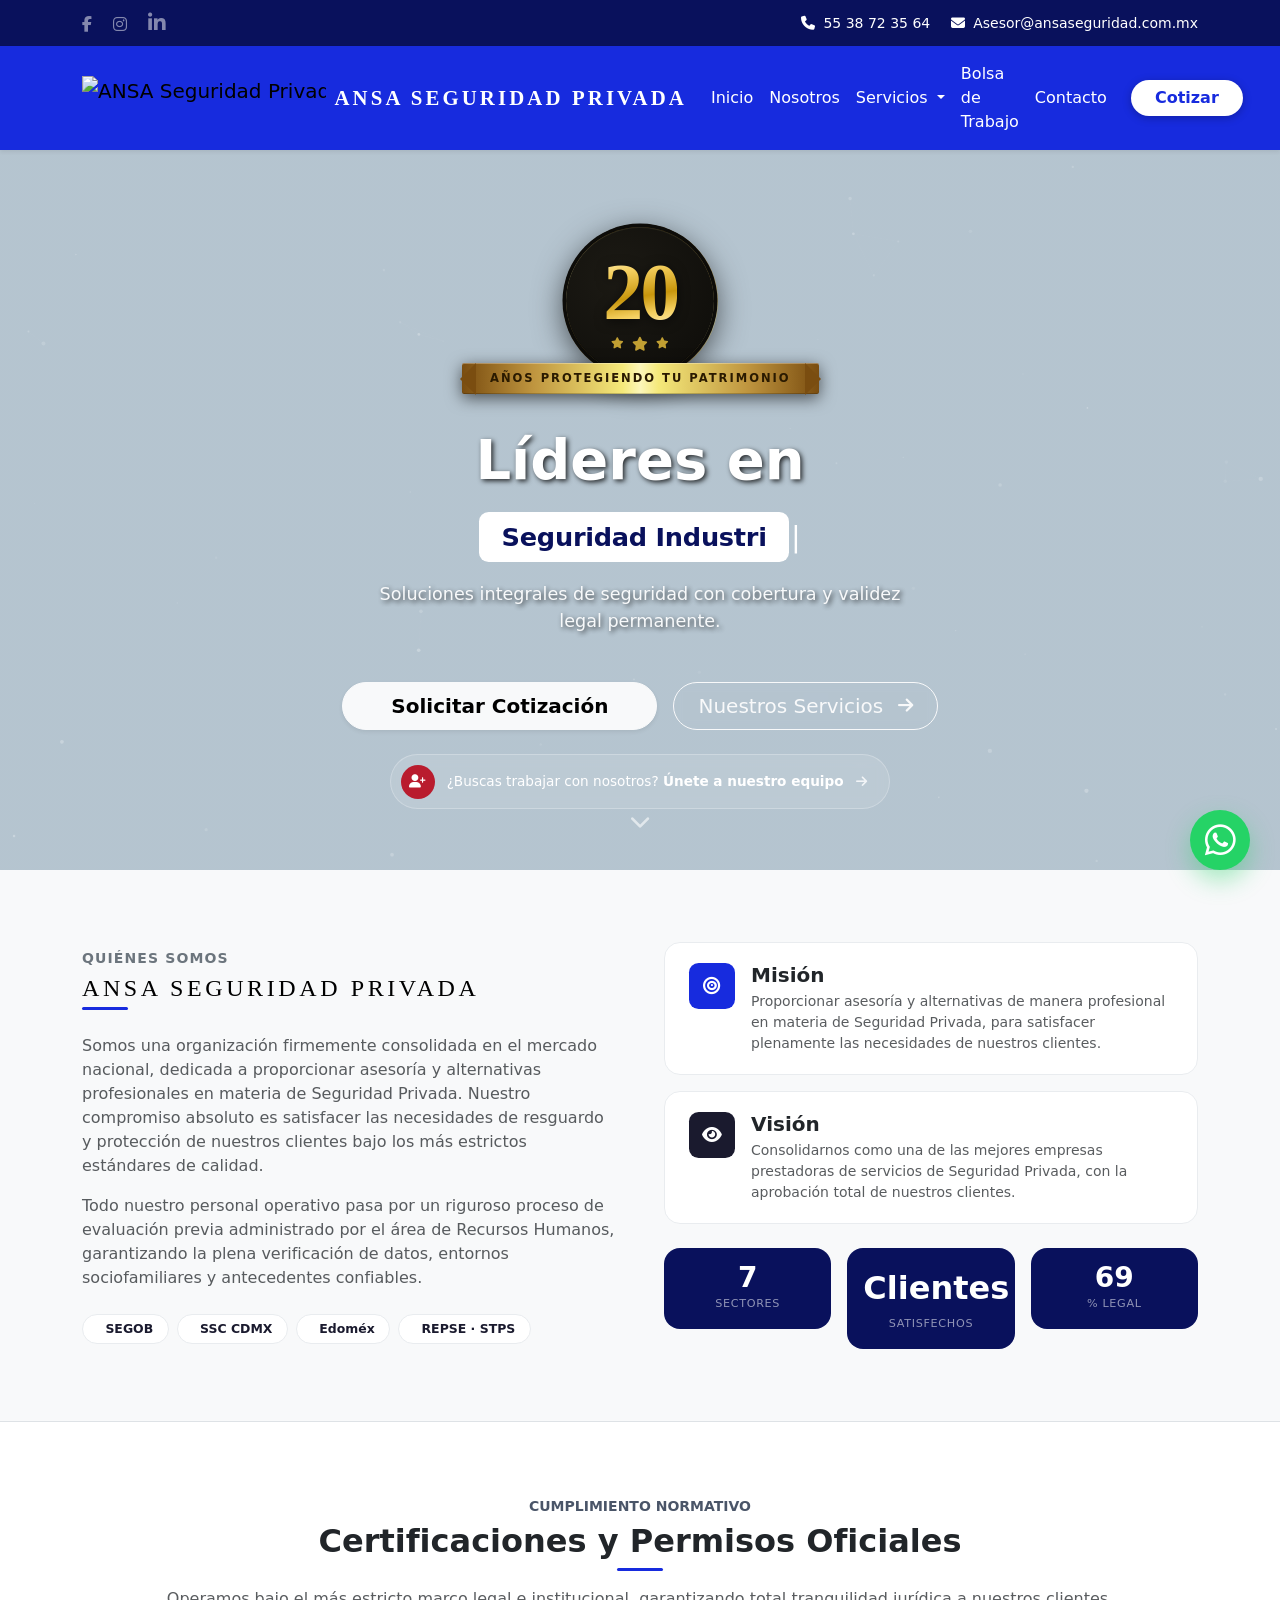
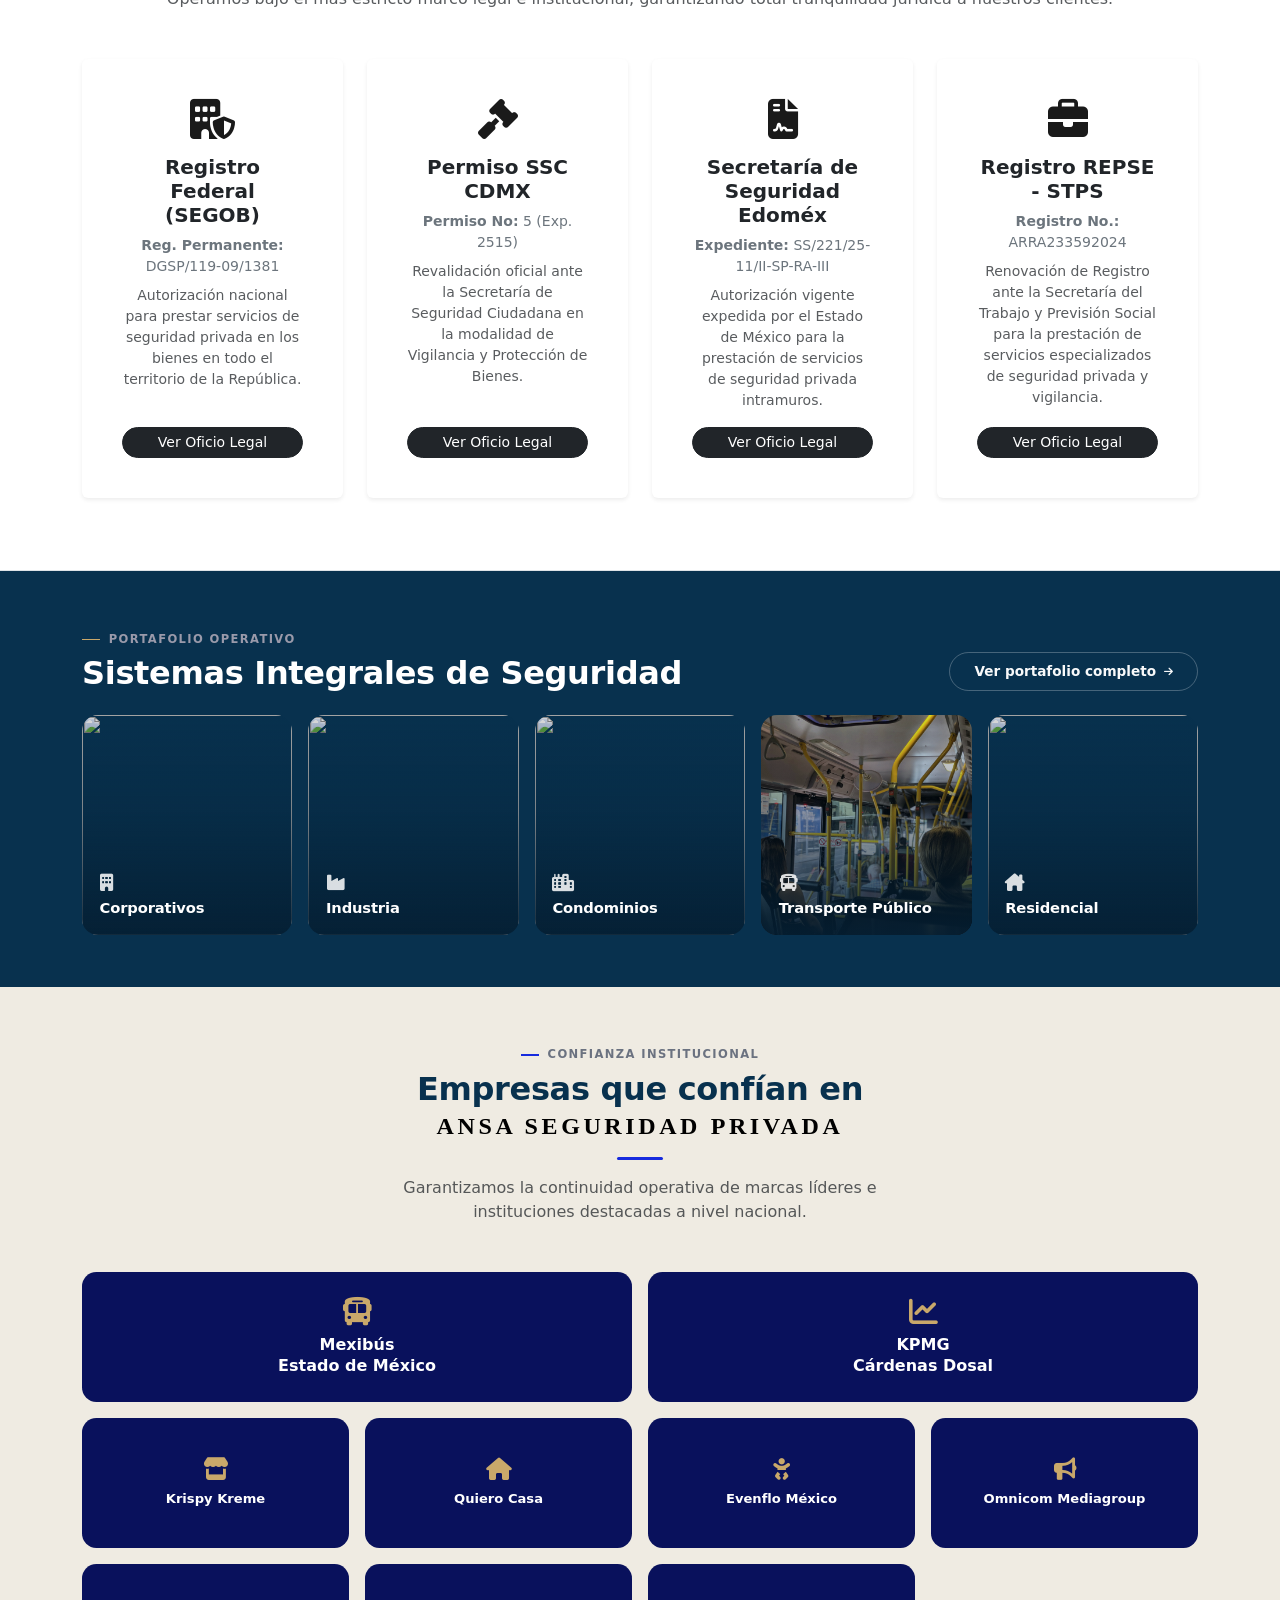
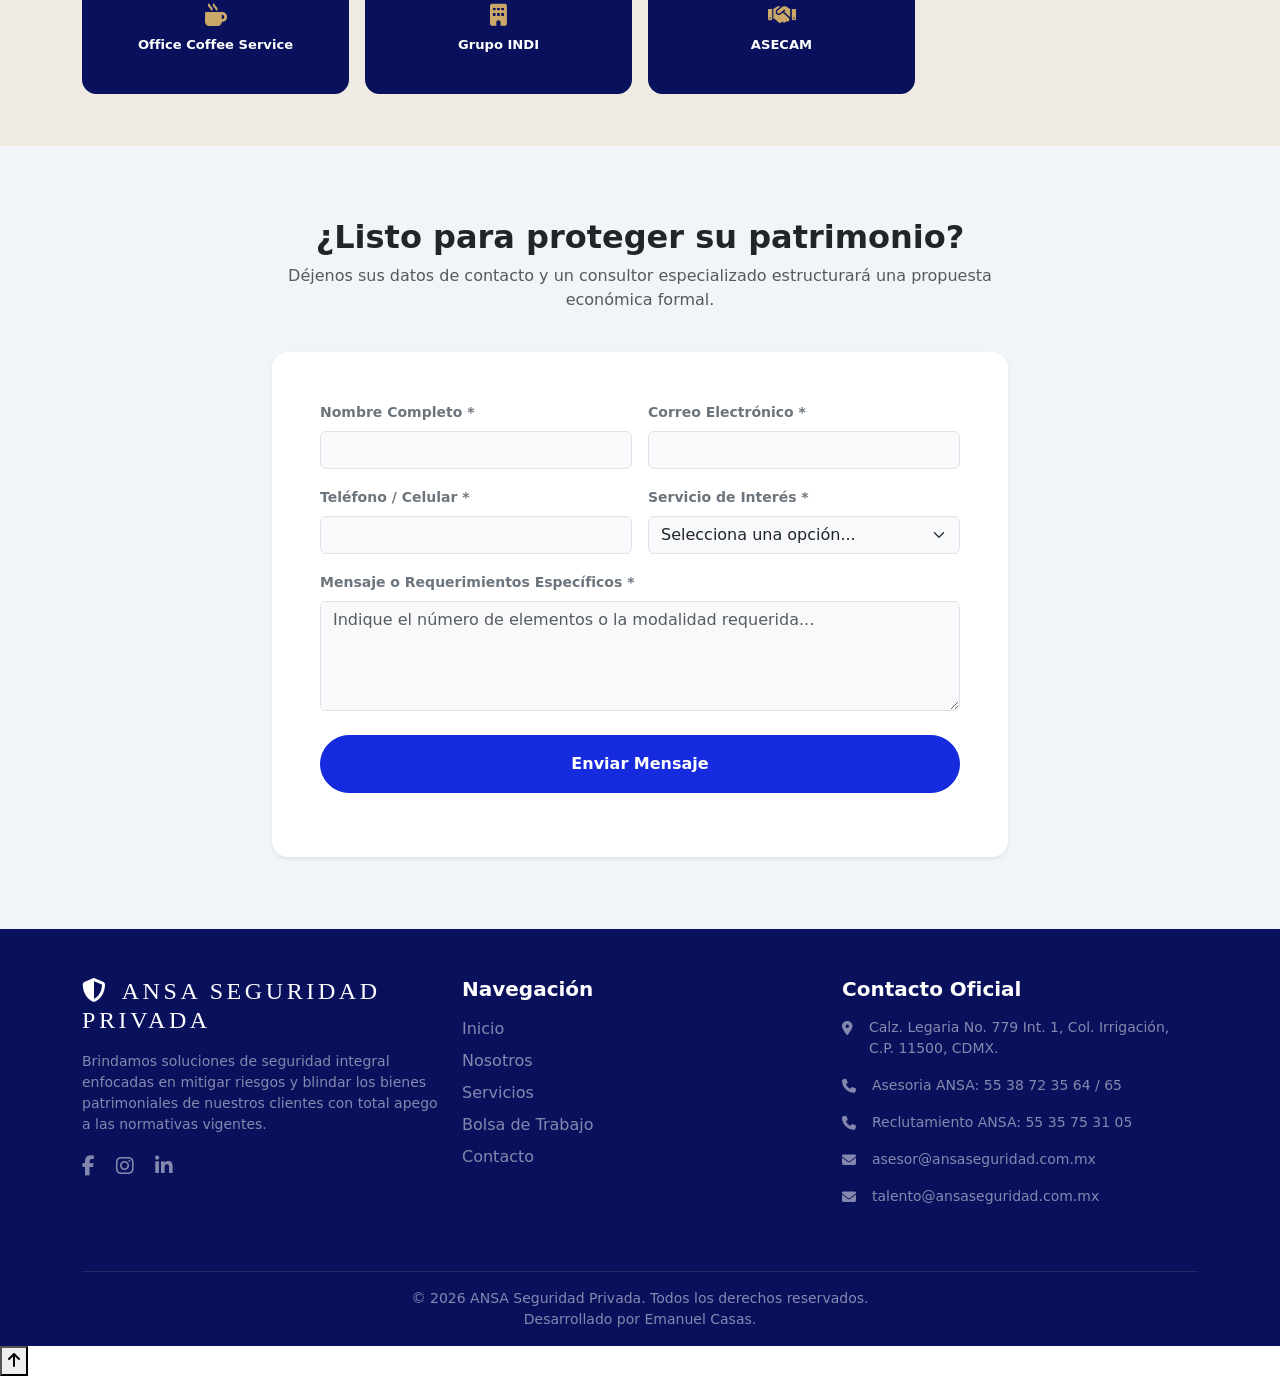
==== commit 340cf852: "Update index.html" ====
--- a/index.html
+++ b/index.html
@@ -3,9 +3,8 @@
 <head>
     <meta charset="UTF-8">
     <meta name="viewport" content="width=device-width, initial-scale=1.0">
-    <title>ANSA Seguridad Privada | Bolsa de Trabajo</title>
+    <title>ANSA Seguridad Privada</title>
     <link rel="icon" type="image/png" href="img/logo-ansa.jpg">
-
     <!-- Google Analytics 4 -->
     <script async src="https://www.googletagmanager.com/gtag/js?id=G-XXXXXXXXXX"></script>
     <script>
@@ -18,13 +17,30 @@
     <link href="https://unpkg.com/aos@2.3.1/dist/aos.css" rel="stylesheet">
     <script src="https://unpkg.com/aos@2.3.1/dist/aos.js"></script>
 
+
     <script src="https://www.google.com/recaptcha/api.js" async defer></script>
     
     <link href="https://cdn.jsdelivr.net/npm/bootstrap@5.3.2/dist/css/bootstrap.min.css" rel="stylesheet">
     
     <link rel="stylesheet" href="https://cdnjs.cloudflare.com/ajax/libs/font-awesome/6.4.2/css/all.min.css">
+    <link rel="preconnect" href="https://fonts.googleapis.com">
+<link rel="preconnect" href="https://fonts.gstatic.com" crossorigin>
+<link href="https://fonts.googleapis.com/css2?family=Bebas+Neue&family=Oswald:wght@700&display=swap" rel="stylesheet">
 
     <link rel="stylesheet" href="css/style.css">
+
+    
+<div id="ansa-toast" role="status" aria-live="polite">
+  <div class="ansa-toast-icon"><i class="fa-solid fa-check"></i></div>
+  <div class="ansa-toast-text">
+    <strong>¡Mensaje enviado!</strong>
+    <span>Te contactaremos en las próximas horas.</span>
+  </div>
+  <button class="ansa-toast-close" aria-label="Cerrar notificación">&times;</button>
+</div>
+
+
+
 </head>
 <body>
 
@@ -33,9 +49,9 @@
             <div class="social-icons">
                 <a href="https://www.facebook.com/profile.php?id=61580249053205" class="text-white-50 me-3 text-decoration-none"><i class="fa-brands fa-facebook-f"></i></a>
                 <a href="#" class="text-white-50 me-3 text-decoration-none"><i class="fa-brands fa-instagram"></i></a>
-                <a href="#" class="text-white-50 text-decoration-none"><i class="fa-brands fa-linkedin-in"></i></a>
-            </div>
-             <div class="contact-info small d-none d-md-block">
+                <a href="#" class="text-white-50 fs-5 text-decoration-none footer-icon"><i class="fa-brands fa-linkedin-in"></i></a>
+            </div>
+            <div class="contact-info small d-none d-md-block">
                 <a href="tel:+525538723564" class="text-reset text-decoration-none me-3">
   <i class="fa-solid fa-phone me-1"></i> 55 38 72 35 64
 </a>
@@ -46,7 +62,6 @@
         </div>
     </div>
 
-    
 <nav id="main-navbar" class="navbar navbar-expand-lg shadow-sm sticky-top">
     <div class="container">
         
@@ -64,7 +79,7 @@
         <div class="collapse navbar-collapse justify-content-end" id="menuPrincipal">
             <ul class="navbar-nav fw-medium align-items-center">
                 <li class="nav-item"><a class="nav-link active" href="index.html">Inicio</a></li>
-                <li class="nav-item"><a class="nav-link" href="index.html#nosotros">Nosotros</a></li>
+                <li class="nav-item"><a class="nav-link" href="#nosotros">Nosotros</a></li>
                 
                 <li class="nav-item dropdown">
                     <a class="nav-link dropdown-toggle" href="servicios.html" id="navServicios" role="button" data-bs-toggle="dropdown" aria-expanded="false">
@@ -102,7 +117,7 @@
                 <li class="nav-item"><a class="nav-link" href="empleo.html">Bolsa de Trabajo</a></li>
                 <li class="nav-item"><a class="nav-link" href="contacto.html">Contacto</a></li>
                 <li class="nav-item ms-lg-3 mt-2 mt-lg-0">
-                    <a href="empleo.html#cotizar" class="btn btn-primary rounded-pill px-4">Cotizar</a>
+                    <a href="index.html#cotizacion" class="btn btn-primary rounded-pill px-4">Cotizar</a>
                 </li>
             </ul>
         </div>
@@ -110,175 +125,441 @@
     </div>
 </nav>
 
-    <header class="py-5 text-white text-center" style="background-color: #08314e;" data-aos="fade-down">
+<header class="hero-section d-flex align-items-center text-center position-relative overflow-hidden">
+
+  <canvas id="hero-canvas" class="position-absolute top-0 start-0 w-100 h-100"
+          style="pointer-events:none; opacity:.35;"></canvas>
+
+  <div class="container position-relative" style="z-index:2;">
+
+    <!-- Insignia 20 años -->
+    <div id="badge-20" class="hero-años premium-badge" data-aos="zoom-in" data-aos-delay="160">
+      <div class="badge-emblem">
+        <div class="hero-años-num gold-text">20</div>
+        <div class="hero-años-stars">
+          <i class="fa-solid fa-star"></i>
+          <i class="fa-solid fa-star fa-lg mx-1"></i>
+          <i class="fa-solid fa-star"></i>
+        </div>
+      </div>
+      <div class="hero-años-sub gold-ribbon">Años protegiendo tu patrimonio</div>
+    </div>
+
+    <h1 class="display-4 text-white fw-bold mb-0 shadow-text" data-aos="fade-up" data-aos-delay="280">
+      Líderes en
+    </h1>
+
+    <div class="hero-tw-wrap my-3" data-aos="fade-up" data-aos-delay="360">
+      <span id="tw-text" class="hero-tw-pill"></span><span class="hero-cursor">|</span>
+    </div>
+
+    <p class="text-white lead shadow-text d-none d-md-block mb-5"
+       data-aos="fade-up" data-aos-delay="420"
+       style="font-size:1.1rem; opacity:.9; max-width:560px; margin:0 auto;">
+      Soluciones integrales de seguridad con cobertura y validez legal permanente.
+    </p>
+
+    <div class="d-flex gap-3 justify-content-center flex-wrap mt-2"
+         data-aos="fade-up" data-aos-delay="500">
+      <a href="index.html#cotizacion"
+         class="btn btn-light btn-lg rounded-pill px-5 fw-semibold shadow-sm">
+        Solicitar Cotización
+      </a>
+      <a href="servicios.html"
+         class="btn btn-outline-light btn-lg rounded-pill px-4"
+         style="backdrop-filter:blur(4px);">
+        Nuestros Servicios <i class="fa-solid fa-arrow-right ms-2 fa-sm"></i>
+      </a>
+    </div>
+
+    <div class="hero-job-banner" data-aos="fade-up" data-aos-delay="560">
+      <a href="empleo.html" class="hero-job-banner-link">
+        <span class="hero-job-banner-icon"><i class="fa-solid fa-user-plus"></i></span>
+        <span class="hero-job-banner-text">
+          ¿Buscas trabajar con nosotros? <strong>Únete a nuestro equipo</strong>
+        </span>
+        <span class="hero-job-banner-arrow"><i class="fa-solid fa-arrow-right"></i></span>
+      </a>
+    </div>
+
+  </div>
+
+  <a href="#nosotros" class="hero-scroll-arrow position-absolute" aria-label="Ir a Nosotros">
+    <i class="fa-solid fa-chevron-down"></i>
+  </a>
+
+</header>
+
+    <section id="nosotros" class="py-5 bg-light" data-aos="fade-up">
+  <div class="container py-4">
+ 
+    <div class="row align-items-center g-5">
+ 
+      <!-- Columna izquierda: texto -->
+      <div class="col-lg-6">
+        <span class="text-uppercase small fw-bold text-secondary" style="letter-spacing:.08em;">Quiénes somos</span>
+        <h2 class="ansa-seguridad-n mt-1 mb-1">ANSA Seguridad Privada</h2>
+        <div class="title-line mb-4"></div>
+ 
+        <p class="text-muted">
+          Somos una organización firmemente consolidada en el mercado nacional, dedicada a proporcionar asesoría y alternativas profesionales en materia de Seguridad Privada. Nuestro compromiso absoluto es satisfacer las necesidades de resguardo y protección de nuestros clientes bajo los más estrictos estándares de calidad.
+        </p>
+        <p class="text-muted">
+          Todo nuestro personal operativo pasa por un riguroso proceso de evaluación previa administrado por el área de Recursos Humanos, garantizando la plena verificación de datos, entornos sociofamiliares y antecedentes confiables.
+        </p>
+ 
+        <!-- Badges de certificaciones -->
+        <div class="d-flex flex-wrap gap-2 mt-4">
+          <span class="cert-badge"><i class="fa-solid fa-shield-check me-1"></i> SEGOB</span>
+          <span class="cert-badge"><i class="fa-solid fa-shield-check me-1"></i> SSC CDMX</span>
+          <span class="cert-badge"><i class="fa-solid fa-shield-check me-1"></i> Edoméx</span>
+          <span class="cert-badge"><i class="fa-solid fa-shield-check me-1"></i> REPSE · STPS</span>
+        </div>
+      </div>
+ 
+      <!-- Columna derecha: misión/visión mejoradas + contador inline -->
+      <div class="col-lg-6">
+ 
+        <!-- Misión -->
+        <div class="mv-card mb-3" data-aos="fade-left" data-aos-delay="100">
+          <div class="mv-icon">
+            <i class="fa-solid fa-bullseye"></i>
+          </div>
+          <div class="mv-body">
+            <h5 class="fw-bold mb-1">Misión</h5>
+            <p class="text-muted small mb-0">
+              Proporcionar asesoría y alternativas de manera profesional en materia de Seguridad Privada, para satisfacer plenamente las necesidades de nuestros clientes.
+            </p>
+          </div>
+        </div>
+ 
+        <!-- Visión -->
+        <div class="mv-card mb-4" data-aos="fade-left" data-aos-delay="200">
+          <div class="mv-icon" style="background:#1a1a2e;">
+            <i class="fa-solid fa-eye"></i>
+          </div>
+          <div class="mv-body">
+            <h5 class="fw-bold mb-1">Visión</h5>
+            <p class="text-muted small mb-0">
+              Consolidarnos como una de las mejores empresas prestadoras de servicios de Seguridad Privada, con la aprobación total de nuestros clientes.
+            </p>
+          </div>
+        </div>
+ 
+        <div class="row g-3" data-aos="fade-up" data-aos-delay="250">
+  <div class="col-4">
+    <div class="mini-stat rounded-4 text-center p-3">
+      <div class="mini-stat-num" data-target="10">0</div>
+      <div class="mini-stat-label">Sectores</div>
+    </div>
+  </div>
+  
+  <div class="col-4">
+    <div class="mini-stat rounded-4 text-center p-3">
+      <div class="mini-stat-text fs-2 fw-bold">Clientes</div>
+      <div class="mini-stat-label">Satisfechos</div>
+    </div>
+  </div>
+  
+  <div class="col-4">
+    <div class="mini-stat rounded-4 text-center p-3">
+      <div class="mini-stat-num" data-target="100">0</div>
+      <div class="mini-stat-label">% Legal</div>
+    </div>
+  </div>
+</div>
+ 
+      </div>
+    </div>
+  </div>
+</section>
+
+    
+    <section id="permisos" class="py-5 bg-white border-top border-bottom" data-aos="fade-up">
         <div class="container py-4">
-            <h1 class="display-5 fw-bold">Bolsa de Trabajo</h1>
-            <div class="title-line mx-auto bg-white mb-3" style="width: 80px; height: 4px;"></div>
-            <p class="lead">Únete a una empresa líder en seguridad privada. Buscamos talento como tú.</p>
-        </div>
-    </header>
-
-
-<section id="postulacion" class="py-5 bg-white" data-aos="fade-up">
-  <div class="container py-4">
+            <div class="text-center mb-5">
+                <span class="text-primary text-uppercase small fw-bold tracking-wider" style="color: #4a5568 !important;">Cumplimiento Normativo</span>
+                <h2 class="fw-bold mt-1">Certificaciones y Permisos Oficiales</h2>
+                <div class="title-line mx-auto mb-3"></div>
+                <p class="text-muted">Operamos bajo el más estricto marco legal e institucional, garantizando total tranquilidad jurídica a nuestros clientes.</p>
+            </div>
+
+            <!-- ROW CON 4 CARDS DE IGUAL ALTURA -->
+            <div class="row g-4">
+                <!-- 1. Registro Federal (SEGOB) -->
+                <div class="col-lg-3 col-md-6">
+                    <div class="card h-100 border-0 shadow-sm text-center p-4 custom-card d-flex flex-column">
+                        <div class="card-body flex-grow-1 d-flex flex-column">
+                            <i class="fa-solid fa-building-shield fs-1 mb-3" style="color: #1a1a1a;"></i>
+                            <h5 class="fw-bold">Registro Federal (SEGOB)</h5>
+                            <p class="text-secondary small mb-2"><strong>Reg. Permanente:</strong> DGSP/119-09/1381</p>
+                            <p class="text-muted small flex-grow-1">Autorización nacional para prestar servicios de seguridad privada en los bienes en todo el territorio de la República.</p>
+                            
+                            <button type="button" class="btn btn-dark btn-sm rounded-pill px-4 mt-auto" data-bs-toggle="modal" data-bs-target="#modalFederal">
+                                Ver Oficio Legal
+                            </button>
+                        </div>
+                    </div>
+                </div>
+
+                <!-- 2. Permiso SSC CDMX -->
+                <div class="col-lg-3 col-md-6">
+                    <div class="card h-100 border-0 shadow-sm text-center p-4 custom-card d-flex flex-column">
+                        <div class="card-body flex-grow-1 d-flex flex-column">
+                            <i class="fa-solid fa-gavel fs-1 mb-3" style="color: #1a1a1a;"></i>
+                            <h5 class="fw-bold">Permiso SSC CDMX</h5>
+                            <p class="text-secondary small mb-2"><strong>Permiso No:</strong> 5 (Exp. 2515)</p>
+                            <p class="text-muted small flex-grow-1">Revalidación oficial ante la Secretaría de Seguridad Ciudadana en la modalidad de Vigilancia y Protección de Bienes.</p>
+                            
+                            <button type="button" class="btn btn-dark btn-sm rounded-pill px-4 mt-auto" data-bs-toggle="modal" data-bs-target="#modalCDMX">
+                                Ver Oficio Legal
+                            </button>
+                        </div>
+                    </div>
+                </div>
+
+                <!-- 3. Secretaría de Seguridad Edoméx -->
+                <div class="col-lg-3 col-md-6">
+                    <div class="card h-100 border-0 shadow-sm text-center p-4 custom-card d-flex flex-column">
+                        <div class="card-body flex-grow-1 d-flex flex-column">
+                            <i class="fa-solid fa-file-contract fs-1 mb-3" style="color: #1a1a1a;"></i>
+                            <h5 class="fw-bold">Secretaría de Seguridad Edoméx</h5>
+                            <p class="text-secondary small mb-2"><strong>Expediente:</strong> SS/221/25-11/II-SP-RA-III</p>
+                            <p class="text-muted small flex-grow-1">Autorización vigente expedida por el Estado de México para la prestación de servicios de seguridad privada intramuros.</p>
+                            
+                            <button type="button" class="btn btn-dark btn-sm rounded-pill px-4 mt-auto" data-bs-toggle="modal" data-bs-target="#modalEdomex">
+                                Ver Oficio Legal
+                            </button>
+                        </div>
+                    </div>
+                </div>
+
+                <!-- 4. Registro REPSE - STPS -->
+                <div class="col-lg-3 col-md-6">
+                    <div class="card h-100 border-0 shadow-sm text-center p-4 custom-card d-flex flex-column">
+                        <div class="card-body flex-grow-1 d-flex flex-column">
+                            <i class="fa-solid fa-briefcase fs-1 mb-3" style="color: #1a1a1a;"></i>
+                            <h5 class="fw-bold">Registro REPSE - STPS</h5>
+                            <p class="text-secondary small mb-2"><strong>Registro No.:</strong> ARRA233592024</p>
+                            <p class="text-muted small flex-grow-1">Renovación de Registro ante la Secretaría del Trabajo y Previsión Social para la prestación de servicios especializados de seguridad privada y vigilancia.</p>
+                            
+                            <button type="button" class="btn btn-dark btn-sm rounded-pill px-4 mt-auto" data-bs-toggle="modal" data-bs-target="#modalREPSE">
+                                Ver Oficio Legal
+                            </button>
+                        </div>
+                    </div>
+                </div>
+            </div>
+        </div>
+    </section>
+
+    <div class="modal fade" id="modalFederal" tabindex="-1" aria-hidden="true">
+        <div class="modal-dialog modal-lg modal-dialog-centered">
+            <div class="modal-content rounded-4 border-0 shadow">
+                <div class="modal-header border-0 bg-light rounded-top-4">
+                    <h5 class="modal-title fw-bold"><i class="fa-solid fa-building-shield me-2"></i>Oficio Federal - SEGOB</h5>
+                    <button type="button" class="btn-close" data-bs-theme="dark" data-bs-dispatch="modal" data-bs-dismiss="modal" aria-label="Close"></button>
+                </div>
+                <div class="modal-body text-center bg-white p-4">
+                    <img src="permisos/FEDERAL SEGOBn.png" alt="Permiso Federal ANSA" class="img-fluid rounded shadow-sm" loading="lazy">
+                </div>
+            </div>
+        </div>
+    </div>
+
+    <div class="modal fade" id="modalCDMX" tabindex="-1" aria-hidden="true">
+        <div class="modal-dialog modal-lg modal-dialog-centered">
+            <div class="modal-content rounded-4 border-0 shadow">
+                <div class="modal-header border-0 bg-light rounded-top-4">
+                    <h5 class="modal-title fw-bold"><i class="fa-solid fa-gavel me-2"></i>Permiso de Revalidación - SSC CDMX</h5>
+                    <button type="button" class="btn-close" data-bs-dismiss="modal" aria-label="Close"></button>
+                </div>
+                <div class="modal-body text-center bg-white p-4">
+                    <img src="permisos/SSC CDMX..png" alt="Permiso SSC CDMX" class="img-fluid rounded shadow-sm" loading="lazy">
+                </div>
+            </div>
+        </div>
+    </div>
+
+    <div class="modal fade" id="modalEdomex" tabindex="-1" aria-hidden="true">
+        <div class="modal-dialog modal-lg modal-dialog-centered">
+            <div class="modal-content rounded-4 border-0 shadow">
+                <div class="modal-header border-0 bg-light rounded-top-4">
+                    <h5 class="modal-title fw-bold"><i class="fa-solid fa-file-contract me-2"></i>Autorización de Servicios - Estado de México</h5>
+                    <button type="button" class="btn-close" data-bs-dismiss="modal" aria-label="Close"></button>
+                </div>
+                <div class="modal-body text-center bg-white p-4">
+                    <img src="permisos/SECRETARIA SEGURIDAD EDOMEX.png" alt="Permiso Estado de México" class="img-fluid rounded shadow-sm" loading="lazy">
+                </div>
+            </div>
+        </div>
+    </div>
+
+    <!-- NUEVO MODAL REPSE STPS -->
+    <div class="modal fade" id="modalREPSE" tabindex="-1" aria-hidden="true">
+        <div class="modal-dialog modal-lg modal-dialog-centered">
+            <div class="modal-content rounded-4 border-0 shadow">
+                <div class="modal-header border-0 bg-light rounded-top-4">
+                    <h5 class="modal-title fw-bold">
+                        <i class="fa-solid fa-briefcase me-2"></i>
+                        Registro REPSE - STPS
+                    </h5>
+                    <button type="button" class="btn-close" data-bs-dismiss="modal" aria-label="Close"></button>
+                </div>
+                <div class="modal-body text-center bg-white p-4">
+                    <img src="permisos/REPSE STPS.png" 
+                         alt="Registro REPSE STPS" 
+                         class="img-fluid rounded shadow-sm">
+                </div>
+            </div>
+        </div>
+    </div>
+
+    <section id="sistemas" class="section-tight" style="background-color: var(--c-navy);" data-aos="fade-up">
+  <div class="container">
+ 
+    <div class="d-flex flex-wrap justify-content-between align-items-end mb-4 gap-3">
+      <div>
+        <span class="label-eyebrow on-dark">Portafolio Operativo</span>
+        <h2 class="h-display text-white mt-2 mb-0" style="font-size:2rem;">Sistemas Integrales de Seguridad</h2>
+      </div>
+      <a href="servicios.html" class="btn btn-outline-light rounded-pill px-4 py-2 fw-semibold d-none d-md-inline-flex align-items-center gap-2" style="font-size:.85rem; border-color:rgba(255,255,255,.25);">
+        Ver portafolio completo <i class="fa-solid fa-arrow-right fa-xs"></i>
+      </a>
+    </div>
+ 
+    <!-- Pista de tarjetas: grid en desktop, scroll-snap en móvil -->
+    <div class="sistemas-track">
+ 
+      <a href="servicios.html?sector=corporativo#intramuros" class="sistemas-card" data-aos="fade-up" data-aos-delay="0">
+        <img src="https://images.unsplash.com/photo-1486406146926-c627a92ad1ab?auto=format&fit=crop&w=500&q=80" alt="">
+        <div class="sistemas-card-overlay"></div>
+        <div class="sistemas-card-body">
+          <i class="fa-solid fa-building"></i>
+          <h6>Corporativos</h6>
+        </div>
+      </a>
+ 
+      <a href="servicios.html?sector=industria#intramuros" class="sistemas-card" data-aos="fade-up" data-aos-delay="60">
+        <img src="https://images.unsplash.com/photo-1581091226825-a6a2a5aee158?auto=format&fit=crop&w=500&q=80" alt="">
+        <div class="sistemas-card-overlay"></div>
+        <div class="sistemas-card-body">
+          <i class="fa-solid fa-industry"></i>
+          <h6>Industria</h6>
+        </div>
+      </a>
+ 
+      <a href="servicios.html?sector=condominios#intramuros" class="sistemas-card" data-aos="fade-up" data-aos-delay="120">
+        <img src="https://images.unsplash.com/photo-1545324418-cc1a3fa10c00?auto=format&fit=crop&w=500&q=80" alt="">
+        <div class="sistemas-card-overlay"></div>
+        <div class="sistemas-card-body">
+          <i class="fa-solid fa-city"></i>
+          <h6>Condominios</h6>
+        </div>
+      </a>
+ 
+      <a href="servicios.html?sector=transporte#intramuros" class="sistemas-card" data-aos="fade-up" data-aos-delay="180">
+        <img src="img/trasnporte-publico.jpg" alt="">
+        <div class="sistemas-card-overlay"></div>
+        <div class="sistemas-card-body">
+          <i class="fa-solid fa-bus"></i>
+          <h6>Transporte Público</h6>
+        </div>
+      </a>
+ 
+      <a href="servicios.html?sector=residencial#intramuros" class="sistemas-card" data-aos="fade-up" data-aos-delay="240">
+        <img src="https://images.unsplash.com/photo-1512917774080-9991f1c4c750?auto=format&fit=crop&w=500&q=80" alt="">
+        <div class="sistemas-card-overlay"></div>
+        <div class="sistemas-card-body">
+          <i class="fa-solid fa-house-chimney"></i>
+          <h6>Residencial</h6>
+        </div>
+      </a>
+ 
+    </div>
+ 
+    <!-- Mobile: link completo visible (en desktop ya está arriba) -->
+    <div class="text-center mt-4 d-md-none">
+      <a href="servicios.html" class="btn btn-outline-light rounded-pill px-4 py-2 fw-semibold" style="font-size:.85rem; border-color:rgba(255,255,255,.25);">
+        Ver portafolio completo <i class="fa-solid fa-arrow-right fa-xs ms-1"></i>
+      </a>
+    </div>
+ 
+  </div>
+</section>
+
+   
+<section id="clientes" class="section-tight" style="background:var(--c-bone-deep);" data-aos="fade-up">
+  <div class="container">
  
     <div class="text-center mb-5">
-      <span class="label-eyebrow justify-content-center">Únete al Equipo</span>
+      <span class="label-eyebrow justify-content-center">Confianza Institucional</span>
       <h2 class="h-display mt-2" style="font-size:2rem; color:var(--c-navy);">
-  ¿Por qué trabajar en <br>
-  <span class="ansa-seguridad-n">ANSA Seguridad Privada?</span>
-</h2><div class="title-line mx-auto mt-3 mb-3"></div>
-      <p class="text-muted mx-auto" style="max-width:600px;">
-        Ofrecemos un entorno laboral estable, profesional y con oportunidades de crecimiento real, con respaldo institucional desde el primer día.
+  Empresas que confían en <br>
+  <span class="ansa-seguridad-n">ANSA Seguridad Privada</span>
+</h2>
+      <div class="title-line mx-auto mt-3 mb-3"></div>
+      <p class="text-muted mx-auto" style="max-width:540px;">
+        Garantizamos la continuidad operativa de marcas líderes e instituciones destacadas a nivel nacional.
       </p>
     </div>
  
-    <div class="row g-4">
- 
-      <!-- ═══ Columna izquierda: sticky ═══ -->
-      <div class="col-lg-5">
-        <div class="empleo-sticky-wrap">
- 
-          <!-- Beneficios -->
-          <div class="empleo-benefits mb-4">
-            <div class="empleo-benefit-item">
-              <i class="fa-solid fa-circle-check"></i>
-              <span>Prestaciones de ley desde el primer día.</span>
-            </div>
-            <div class="empleo-benefit-item">
-              <i class="fa-solid fa-circle-check"></i>
-              <span>Pagos puntuales y uniformes gratuitos.</span>
-            </div>
-            <div class="empleo-benefit-item">
-              <i class="fa-solid fa-circle-check"></i>
-              <span>Capacitación certificada y ambiente estable.</span>
-            </div>
-          </div>
- 
-          <!-- Proceso de 7 pasos -->
-<div class="empleo-process mb-4">
-  <h6 class="empleo-process-title">Qué esperar después de aplicar</h6>
-  
-  <!-- Paso 1 -->
-  <div class="empleo-step">
-    <div class="empleo-step-num">1</div>
-    <div class="empleo-step-body">
-      <h6>Llenar solicitud</h6>
-      <p>Completa el formulario inicial con tus datos generales y de contacto.</p>
-    </div>
-  </div>
-  
-  <!-- Paso 2 -->
-  <div class="empleo-step">
-    <div class="empleo-step-num">2</div>
-    <div class="empleo-step-body">
-      <h6>Recepción de solicitud</h6>
-      <p>Nuestro equipo de Recursos Humanos recibe y analiza tu perfil.</p>
-    </div>
-  </div>
-  
-  <!-- Paso 3 -->
-  <div class="empleo-step">
-    <div class="empleo-step-num">3</div>
-    <div class="empleo-step-body">
-      <h6>Asignación de entrevista</h6>
-      <p>Te contactamos para programar una cita y conocer más sobre tu experiencia.</p>
-    </div>
-  </div>
-  
-  <!-- Paso 4 -->
-  <div class="empleo-step">
-    <div class="empleo-step-num">4</div>
-    <div class="empleo-step-body">
-      <h6>Aplicación de pruebas correspondientes</h6>
-      <p>Realizamos las evaluaciones técnicas y psicométricas necesarias para el puesto.</p>
-    </div>
-  </div>
-
-  <!-- Paso 5 -->
-  <div class="empleo-step">
-    <div class="empleo-step-num">5</div>
-    <div class="empleo-step-body">
-      <h6>Proceso de Contratación</h6>
-      <p>Revisión de documentos y firma de contrato para oficializar tu ingreso.</p>
-    </div>
-  </div>
-
-  <!-- Paso 6 -->
-  <div class="empleo-step">
-    <div class="empleo-step-num">6</div>
-    <div class="empleo-step-body">
-      <h6>Capacitación</h6>
-      <p>Formación en consignas básicas, procedimientos y entrenamiento inicial.</p>
-    </div>
-  </div>
-
-  <!-- Paso 7 -->
-  <div class="empleo-step empleo-step-last">
-    <div class="empleo-step-num">7</div>
-    <div class="empleo-step-body">
-      <h6>Integración a la plantilla correspondiente</h6>
-      <p>Asignación a tu puesto definitivo con todo el respaldo institucional.</p>
-    </div>
-  </div>
-</div>
- 
-          <!-- Acordeón de requisitos -->
-          <div class="accordion mb-4" id="accordionRequisitos">
-            <div class="accordion-item border-0 rounded-3 overflow-hidden empleo-accordion-item">
-              <h2 class="accordion-header">
-                <button class="accordion-button collapsed fw-bold rounded-3" type="button" data-bs-toggle="collapse" data-bs-target="#collapsePerfil" style="background-color:#f8f9fa; color:#1a1a1a;">
-                  <i class="fa-solid fa-clipboard-user me-3 text-secondary"></i> Ver Perfil Requerido (Filtro Oficial)
-                </button>
-              </h2>
-              <div id="collapsePerfil" class="accordion-collapse collapse" data-bs-parent="#accordionRequisitos">
-                <div class="accordion-body bg-white text-muted small p-4" style="line-height: 1.6;">
-                  <h6 class="fw-bold text-dark mb-2">Género Masculino:</h6>
-                  <ul class="ps-3 mb-3">
-                    <li>Mexicano por nacimiento.</li>
-                    <li>Estatura de 1.65 MTS. mínimo.</li>
-                    <li>Edad entre 25 a 50 años.</li>
-                    <li>Educación básica media terminada.</li>
-                    <li>Cartilla del SMN y Credencial de Elector.</li>
-                  </ul>
- 
-                  <h6 class="fw-bold text-dark mb-2">Género Femenino:</h6>
-                  <ul class="ps-3 mb-0">
-                    <li>Mexicana por nacimiento.</li>
-                    <li>Estatura de 1.60 MTS. mínimo.</li>
-                    <li>Edad entre 25 a 40 años.</li>
-                    <li>Educación básica terminada y Credencial.</li>
-                  </ul>
-                </div>
-              </div>
-            </div>
-          </div>
- 
-          <!-- Aviso RRHH -->
-          <div class="empleo-notice">
-            <i class="fa-solid fa-circle-info"></i>
-            <span>El área de Recursos Humanos realizará una verificación estricta de datos, domicilio y antecedentes.</span>
-          </div>
- 
-        </div>
-      </div>
- 
-      <!-- ═══ Columna derecha: formulario (sin cambios funcionales) ═══ -->
-      <div class="col-lg-7">
-        <div class="card shadow-sm border-0 rounded-4 overflow-hidden empleo-form-card">
-         <iframe src="https://docs.google.com/forms/d/e/1FAIpQLSc7GU-cGTuyTsOd2YH4n8k5_EDFutf5Q0nCzhOGI_z30kfWEg/viewform?embedded=true" width="100%" height="3721" frameborder="0" marginheight="0" marginwidth="0" class="ansa-gform">Cargando…</iframe>
- 
-        </div>
-      </div>
- 
-    </div>
+    <!-- Grid de clientes: 2 destacados grandes + resto en grid uniforme -->
+    <div class="clientes-grid">
+ 
+      <div class="cliente-tile cliente-tile-lg" data-aos="zoom-in" data-aos-delay="0">
+        <i class="fa-solid fa-bus"></i>
+        <span>Mexibús<br>Estado de México</span>
+      </div>
+ 
+      <div class="cliente-tile cliente-tile-lg" data-aos="zoom-in" data-aos-delay="60">
+        <i class="fa-solid fa-chart-line"></i>
+        <span>KPMG<br>Cárdenas Dosal</span>
+      </div>
+ 
+      <div class="cliente-tile" data-aos="zoom-in" data-aos-delay="100">
+        <i class="fa-solid fa-store"></i>
+        <span>Krispy Kreme</span>
+      </div>
+ 
+      <div class="cliente-tile" data-aos="zoom-in" data-aos-delay="140">
+        <i class="fa-solid fa-house"></i>
+        <span>Quiero Casa</span>
+      </div>
+ 
+      <div class="cliente-tile" data-aos="zoom-in" data-aos-delay="180">
+        <i class="fa-solid fa-baby"></i>
+        <span>Evenflo México</span>
+      </div>
+ 
+      <div class="cliente-tile" data-aos="zoom-in" data-aos-delay="220">
+        <i class="fa-solid fa-bullhorn"></i>
+        <span>Omnicom Mediagroup</span>
+      </div>
+ 
+      <div class="cliente-tile" data-aos="zoom-in" data-aos-delay="260">
+        <i class="fa-solid fa-mug-hot"></i>
+        <span>Office Coffee Service</span>
+      </div>
+ 
+      <div class="cliente-tile" data-aos="zoom-in" data-aos-delay="300">
+        <i class="fa-solid fa-building"></i>
+        <span>Grupo INDI</span>
+      </div>
+ 
+      <div class="cliente-tile" data-aos="zoom-in" data-aos-delay="340">
+        <i class="fa-solid fa-handshake"></i>
+        <span>ASECAM</span>
+      </div>
+ 
+    </div>
+ 
   </div>
 </section>
  
-                
-
-
-     <section id="cotizar" class="py-5" style="background-color: #f1f4f8;" data-aos="fade-up">
+  </div>
+</section>
+    <section id="cotizacion" class="py-5" style="background-color: #f1f4f8;" data-aos="fade-up">
     <div class="container py-4">
         <div class="row justify-content-center">
             <div class="col-lg-8 text-center mb-4">
@@ -291,7 +572,7 @@
             <div class="col-lg-8">
                 <div class="card border-0 shadow-sm rounded-4">
                     <div class="card-body p-4 p-md-5">
-                        <form id="cotizacion-form" action="https://formsubmit.co/Asesor@ansaseguridad.com.mx" method="POST">
+                        <form id="cotizacion-form" action="https://formspree.io/f/mjgddpvk" method="POST">
                             <input type="hidden" name="_subject" value="Nueva cotización - ANSA Seguridad">
                             
                             <div class="row g-3">
@@ -333,8 +614,7 @@
                                     <label class="form-label fw-bold text-secondary small">Mensaje o Requerimientos Específicos *</label>
                                     <textarea name="mensaje" class="form-control bg-light" rows="4" placeholder="Indique el número de elementos o la modalidad requerida..." required minlength="10" title="Por favor, bríndenos un poco más de detalle (mínimo 10 caracteres)."></textarea>
                                 </div>
-                                <input type="hidden" name="_next" value="empleo.html">
-  <input type="hidden" name="_captcha" value="false">
+                                
                                 <div class="col-12 mt-4 text-center">
                                     <button type="submit" class="btn btn-primary rounded-pill px-5 py-3 fw-bold w-100 text-white">
                                         <span class="btn-text">Enviar Mensaje</span>
@@ -352,8 +632,7 @@
             </div>
         </div>
     </div>
-    </section>
-
+</section>
 
     <footer class="text-white pt-5 pb-3">
         <div class="container">
@@ -363,15 +642,20 @@
   <i class="fa-solid fa-shield-halved me-2"></i>
   <span class="ansa-seguridad-n" style="color: #fff !important;">ANSA Seguridad Privada</span>
 </h4><p class="text-white-50 small">
-                        ANSA Seguridad Privada, S.A. de C.V. Brindamos soluciones integrales de seguridad para proteger su patrimonio, personal y operaciones con el más alto nivel de profesionalismo y legalidad.
+                        Brindamos soluciones de seguridad integral enfocadas en mitigar riesgos y blindar los bienes patrimoniales de nuestros clientes con total apego a las normativas vigentes.
                     </p>
+                    <div class="mt-3">
+                        <a href="#" class="text-white-50 me-3 fs-5 text-decoration-none footer-icon"><i class="fa-brands fa-facebook-f"></i></a>
+                        <a href="#" class="text-white-50 me-3 fs-5 text-decoration-none footer-icon"><i class="fa-brands fa-instagram"></i></a>
+                        <a href="#" class="text-white-50 fs-5 text-decoration-none footer-icon"><i class="fa-brands fa-linkedin-in"></i></a>
+                    </div>
                 </div>
 
                 <div class="col-lg-4 mb-4">
-                    <h5 class="fw-bold mb-3">Enlaces Rápidos</h5>
+                    <h5 class="fw-bold mb-3">Navegación</h5>
                     <ul class="list-unstyled">
                         <li class="mb-2"><a href="index.html" class="text-white-50 text-decoration-none footer-link">Inicio</a></li>
-                        <li class="mb-2"><a href="index.html#nosotros" class="text-white-50 text-decoration-none footer-link">Nosotros</a></li>
+                        <li class="mb-2"><a href="#nosotros" class="text-white-50 text-decoration-none footer-link">Nosotros</a></li>
                         <li class="mb-2"><a href="servicios.html" class="text-white-50 text-decoration-none footer-link">Servicios</a></li>
                         <li class="mb-2"><a href="empleo.html" class="text-white-50 text-decoration-none footer-link">Bolsa de Trabajo</a></li>
                         <li class="mb-2"><a href="contacto.html" class="text-white-50 text-decoration-none footer-link">Contacto</a></li>
@@ -438,7 +722,7 @@
         <i class="fa-solid fa-arrow-up"></i>
     </button>
 
-<script src="https://cdn.jsdelivr.net/npm/bootstrap@5.3.2/dist/js/bootstrap.bundle.min.js"></script>
+    <script src="https://cdn.jsdelivr.net/npm/bootstrap@5.3.2/dist/js/bootstrap.bundle.min.js"></script>
     
     <script src="js/main.js"></script>
 </body>
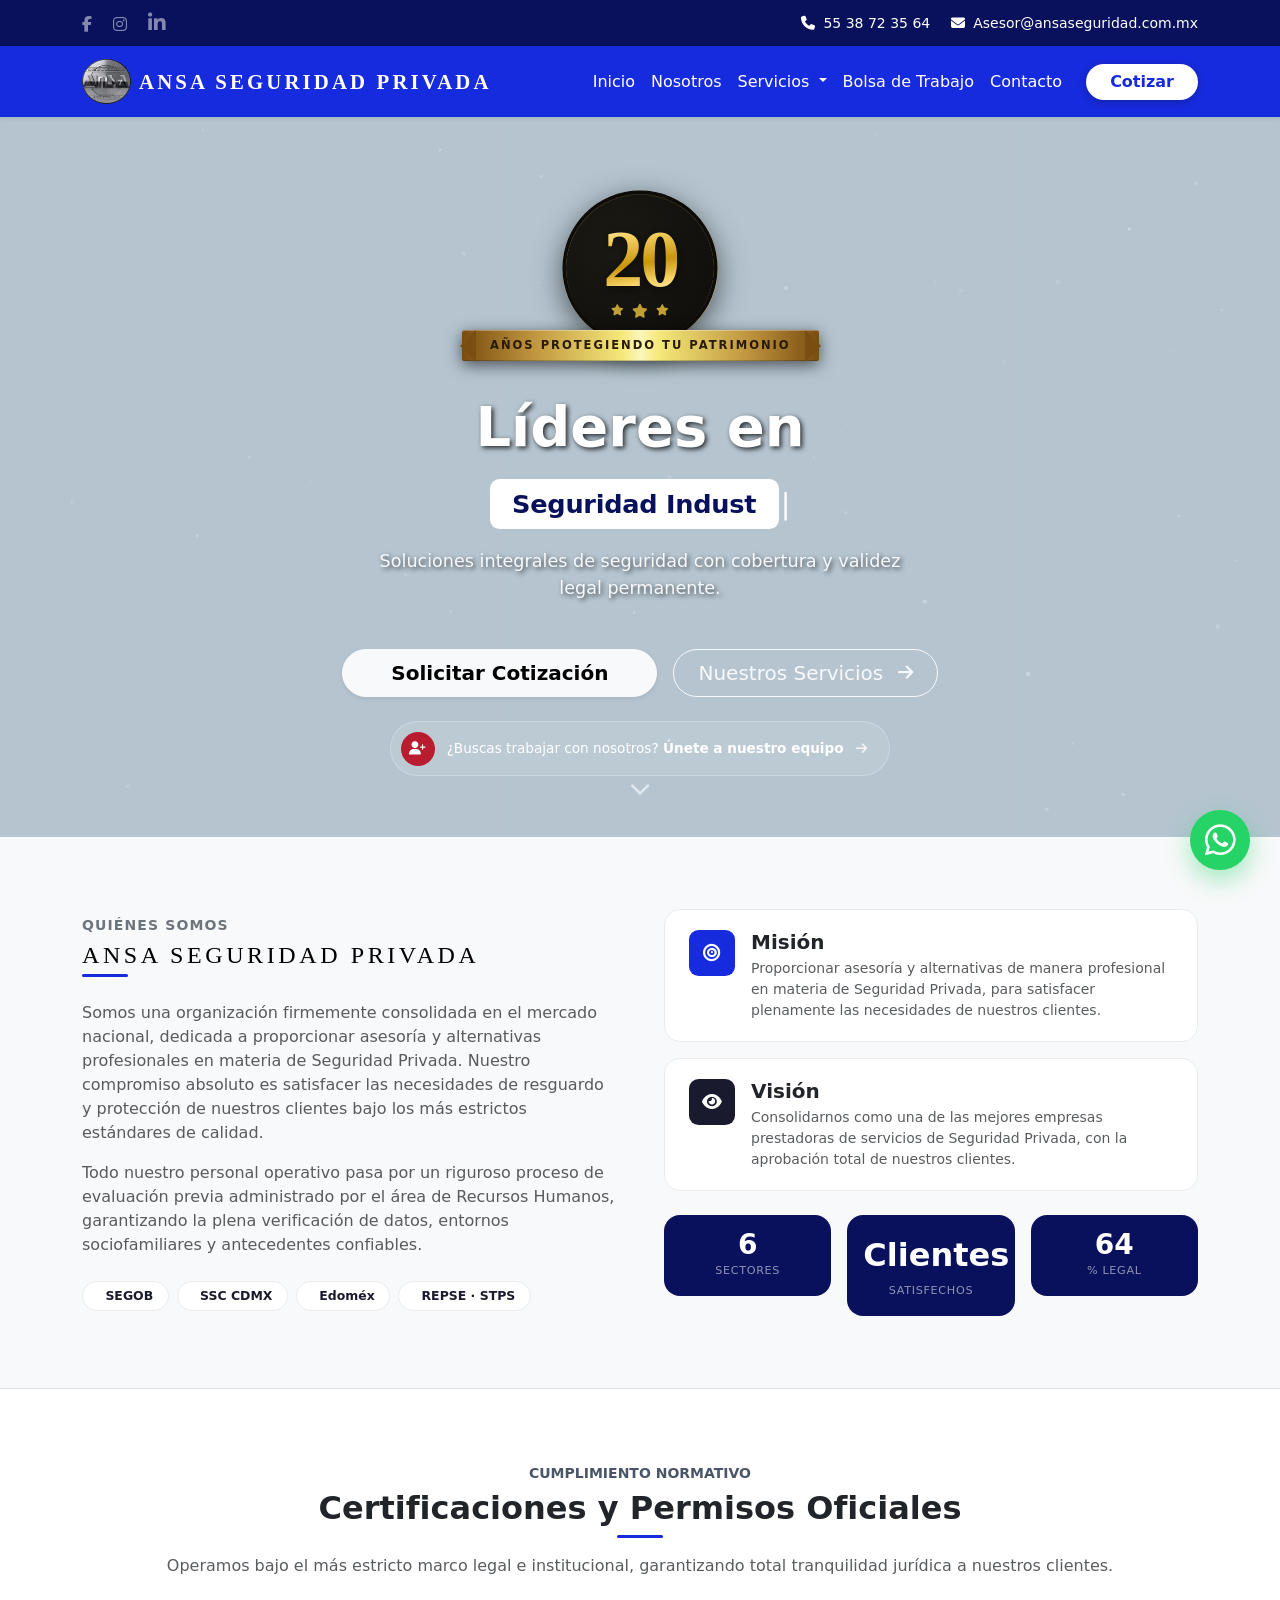
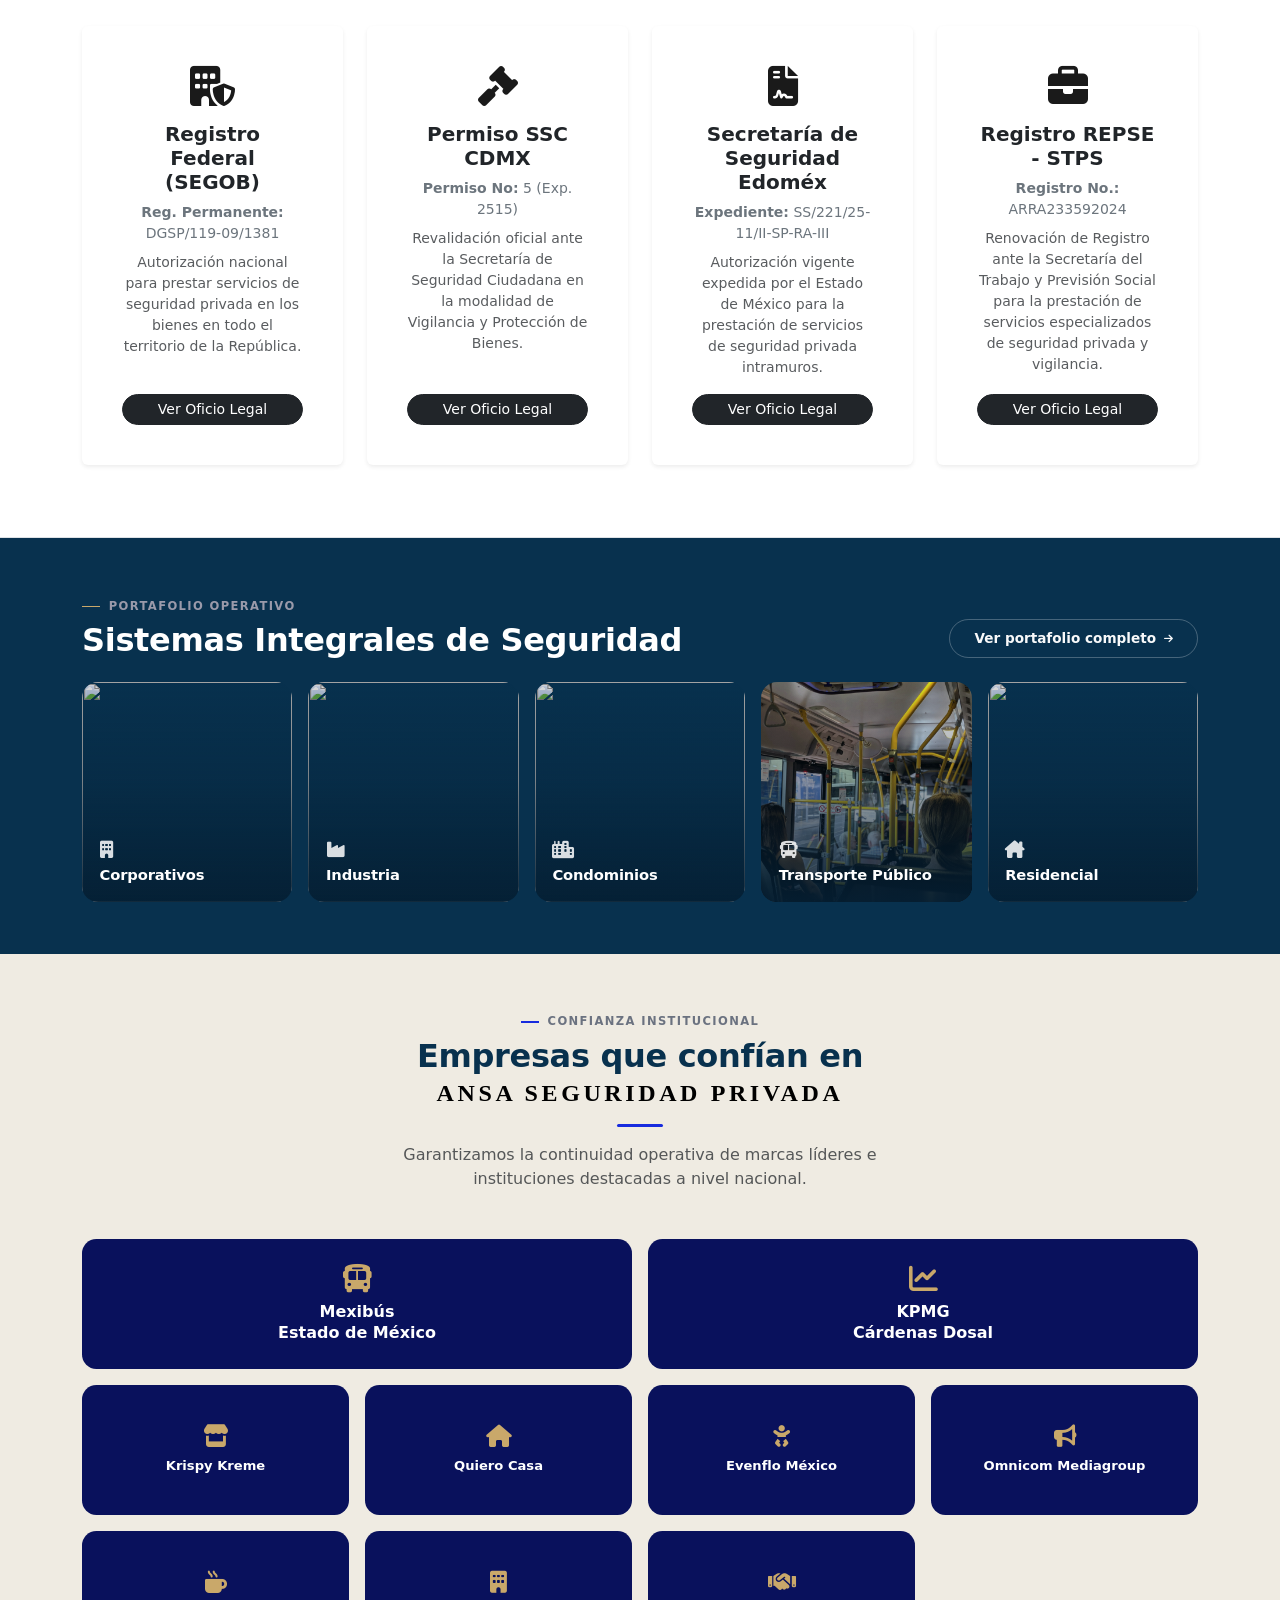
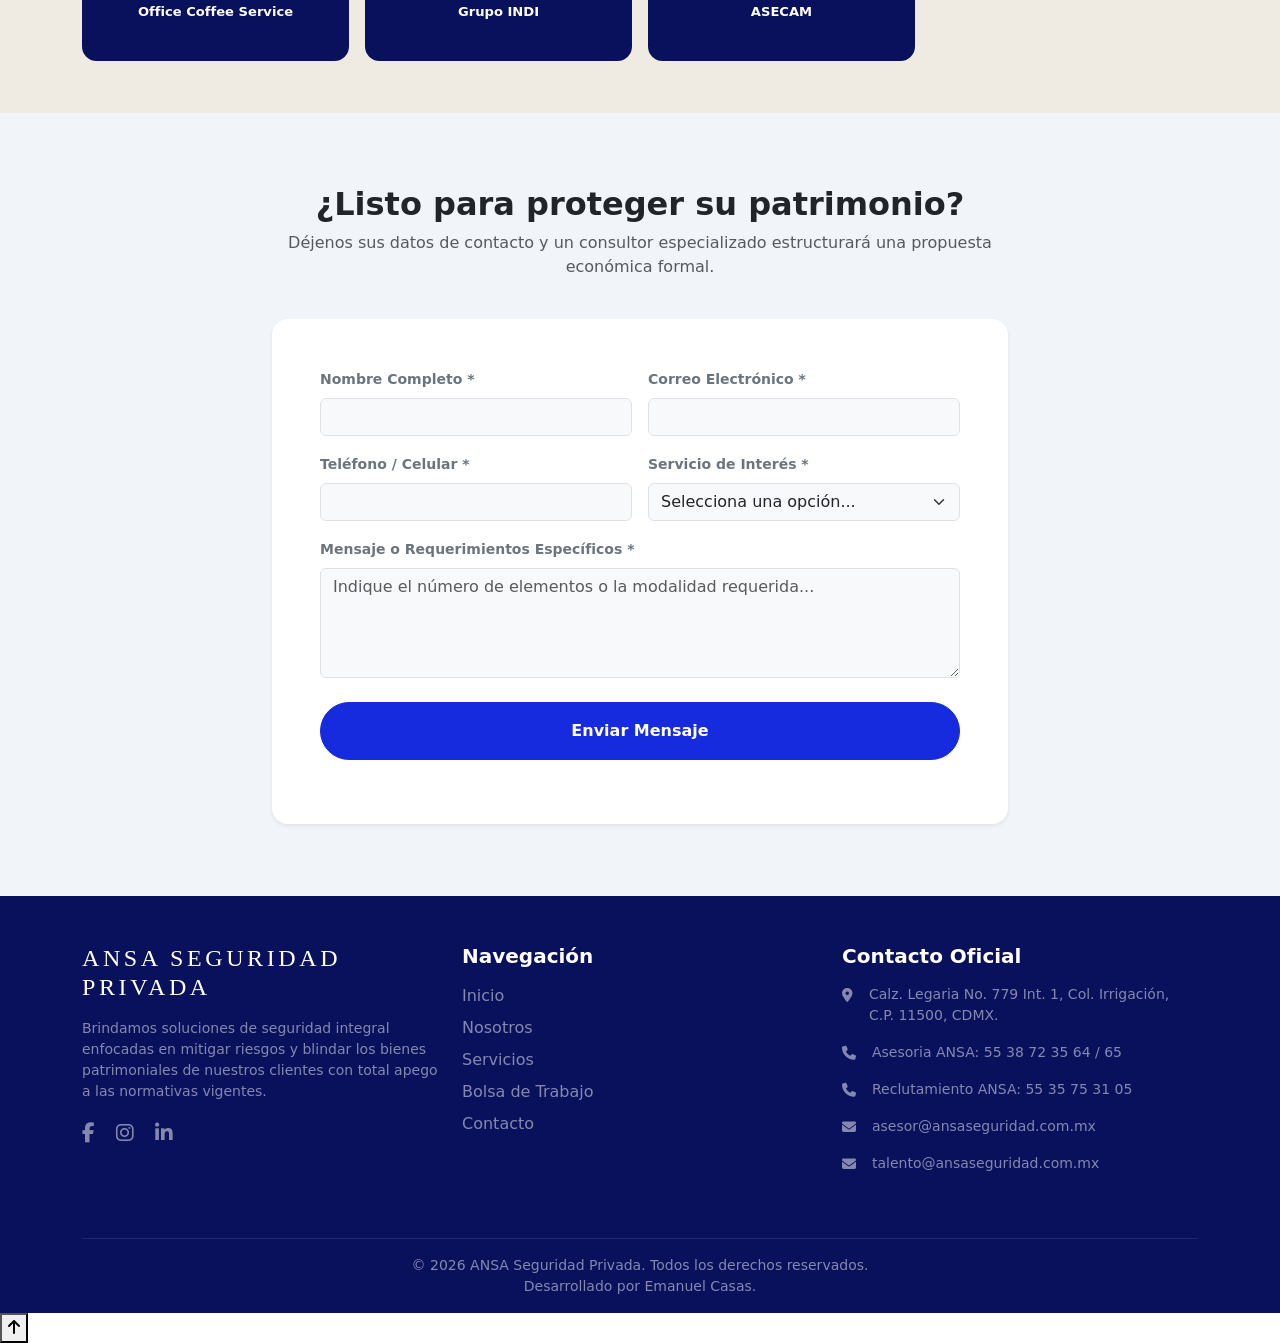
==== commit e7f0fd76: "Update index.html" ====
--- a/index.html
+++ b/index.html
@@ -639,7 +639,7 @@
             <div class="row">
                 <div class="col-lg-4 mb-4">
                     <h4 class="mb-3 text-white">
-  <i class="fa-solid fa-shield-halved me-2"></i>
+  
   <span class="ansa-seguridad-n" style="color: #fff !important;">ANSA Seguridad Privada</span>
 </h4><p class="text-white-50 small">
                         Brindamos soluciones de seguridad integral enfocadas en mitigar riesgos y blindar los bienes patrimoniales de nuestros clientes con total apego a las normativas vigentes.
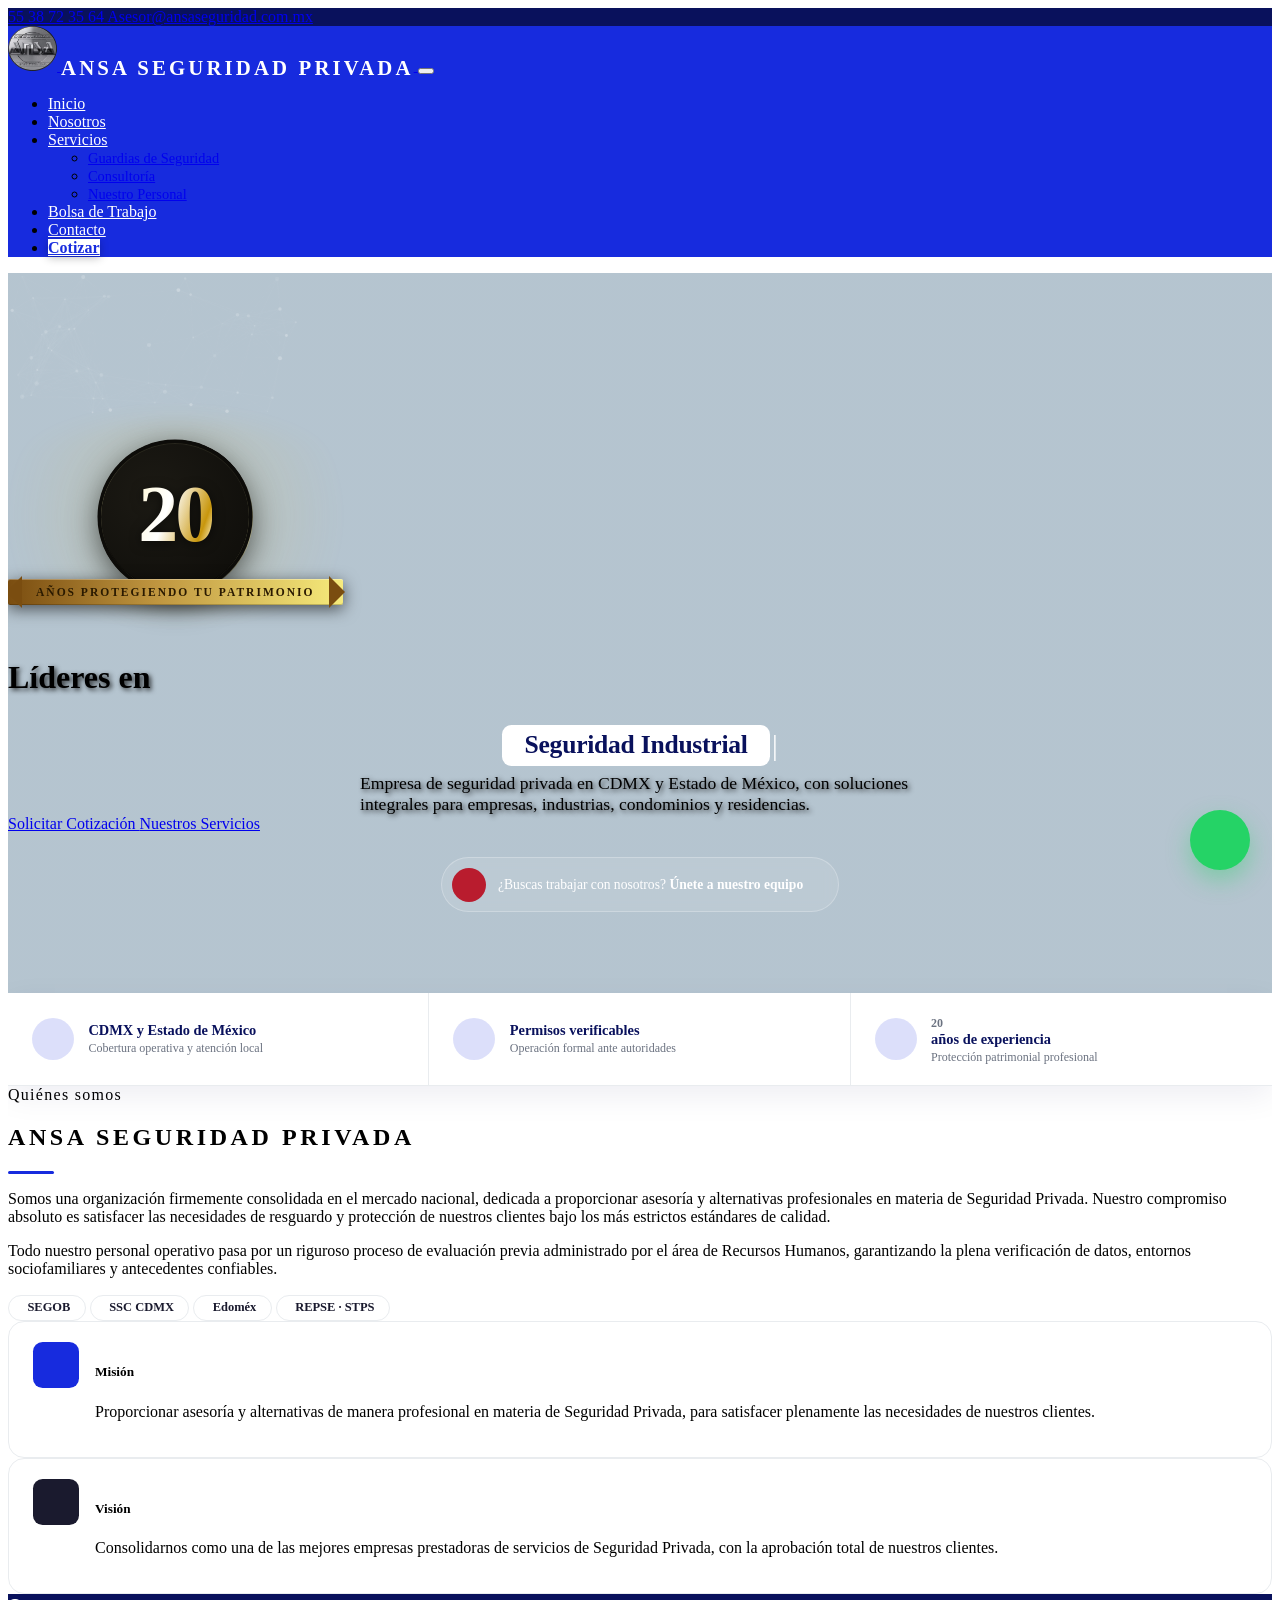
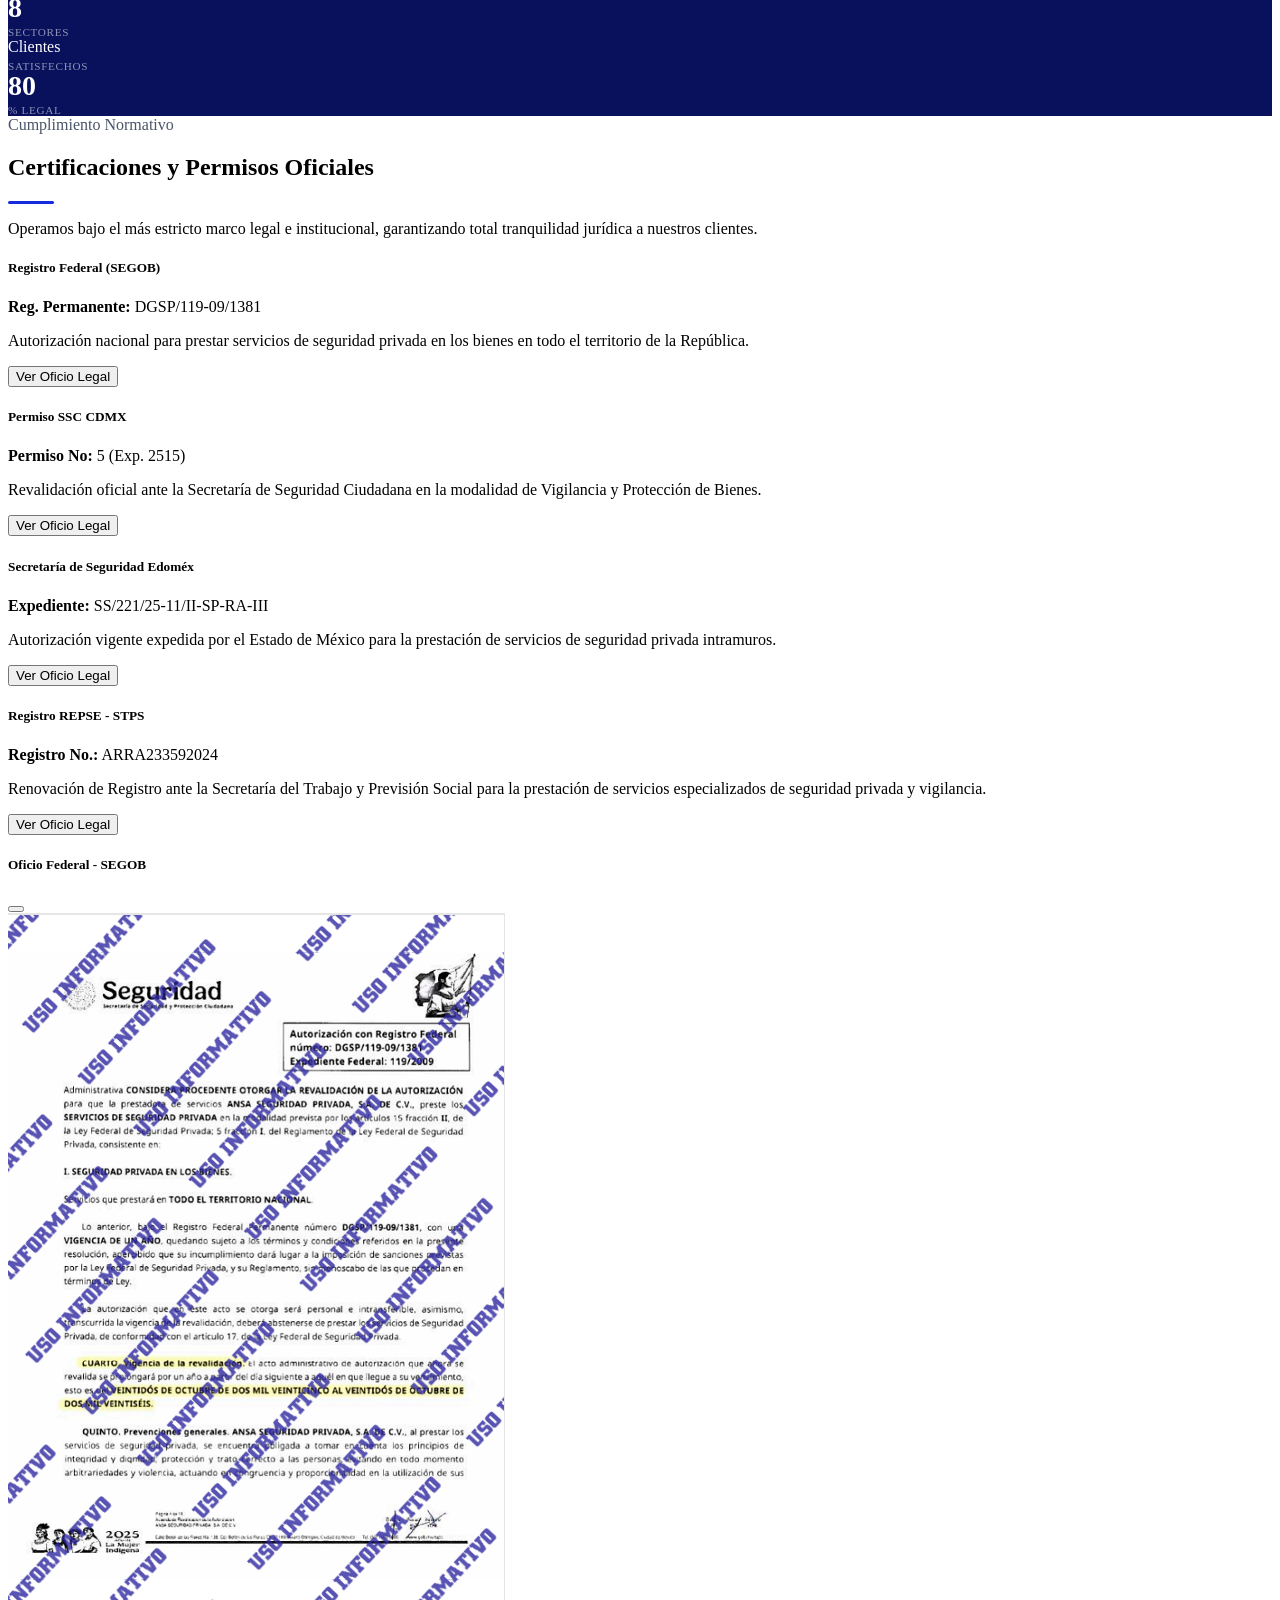
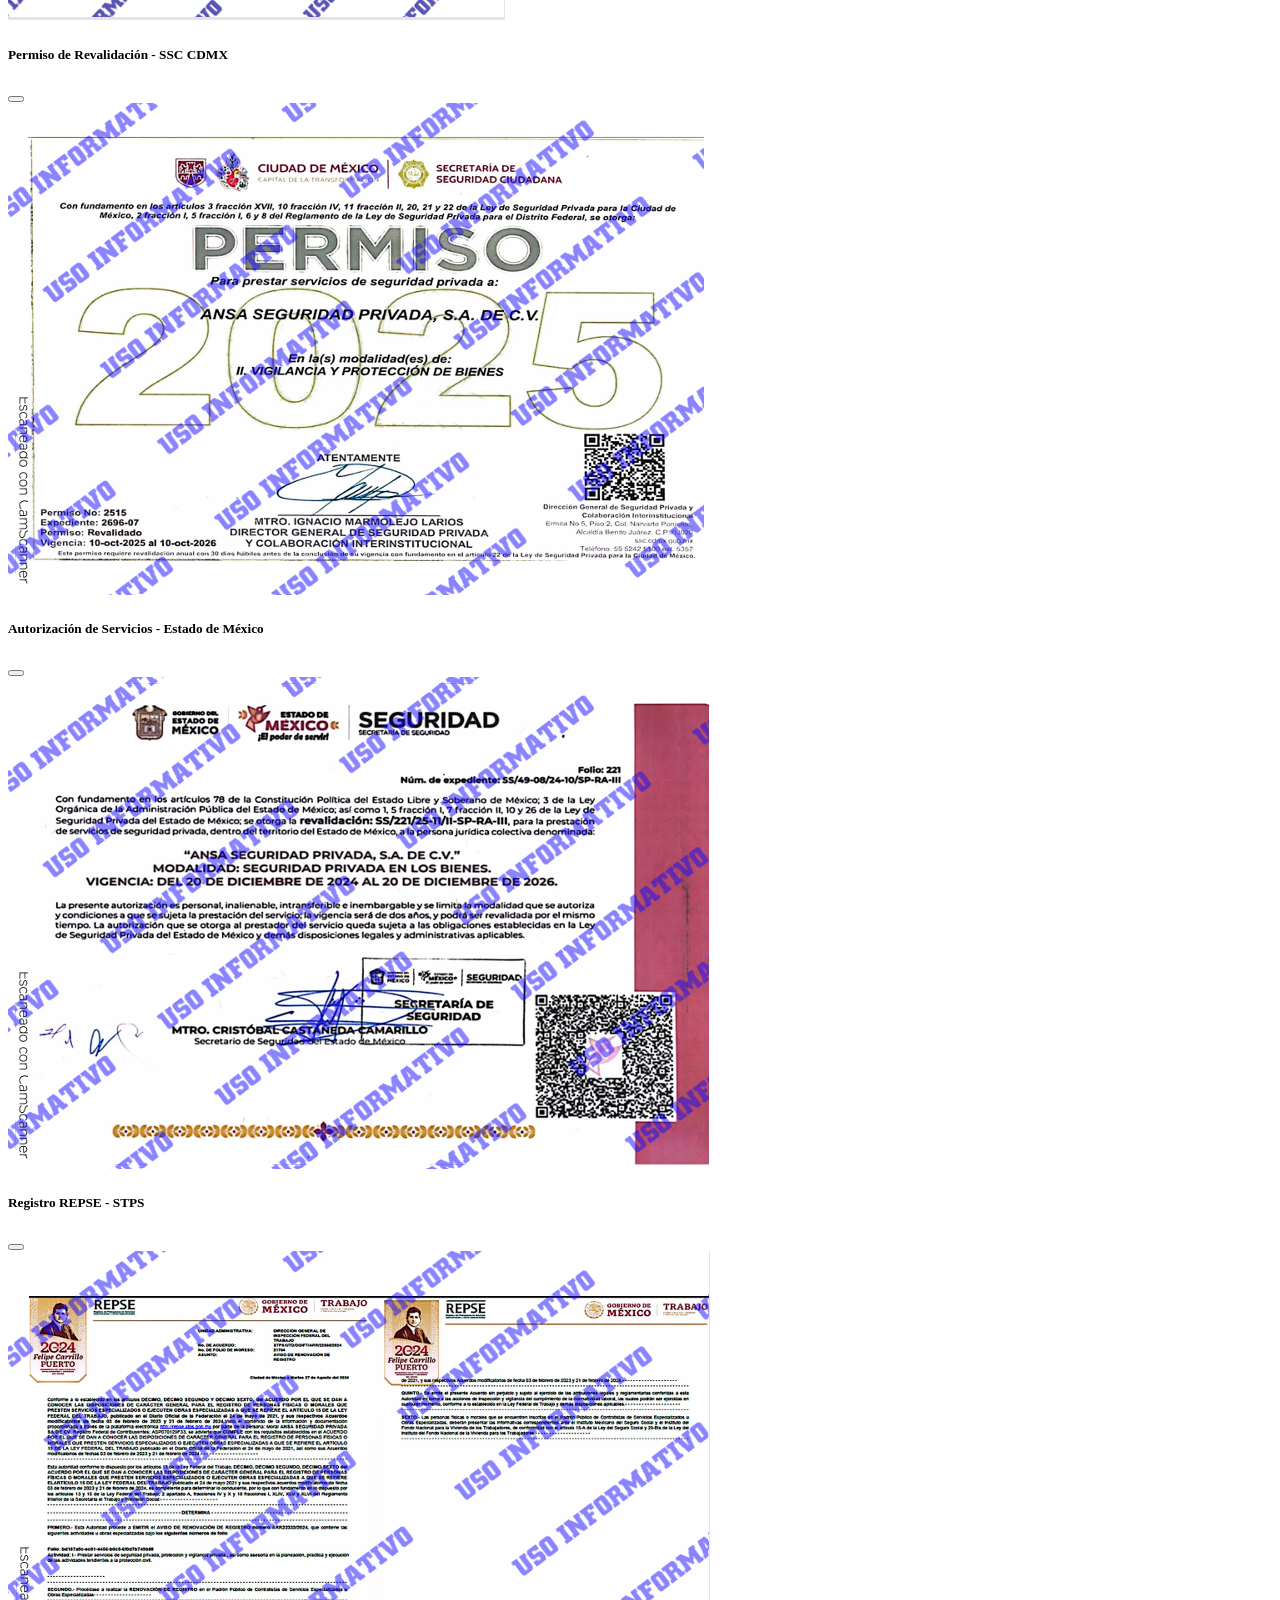
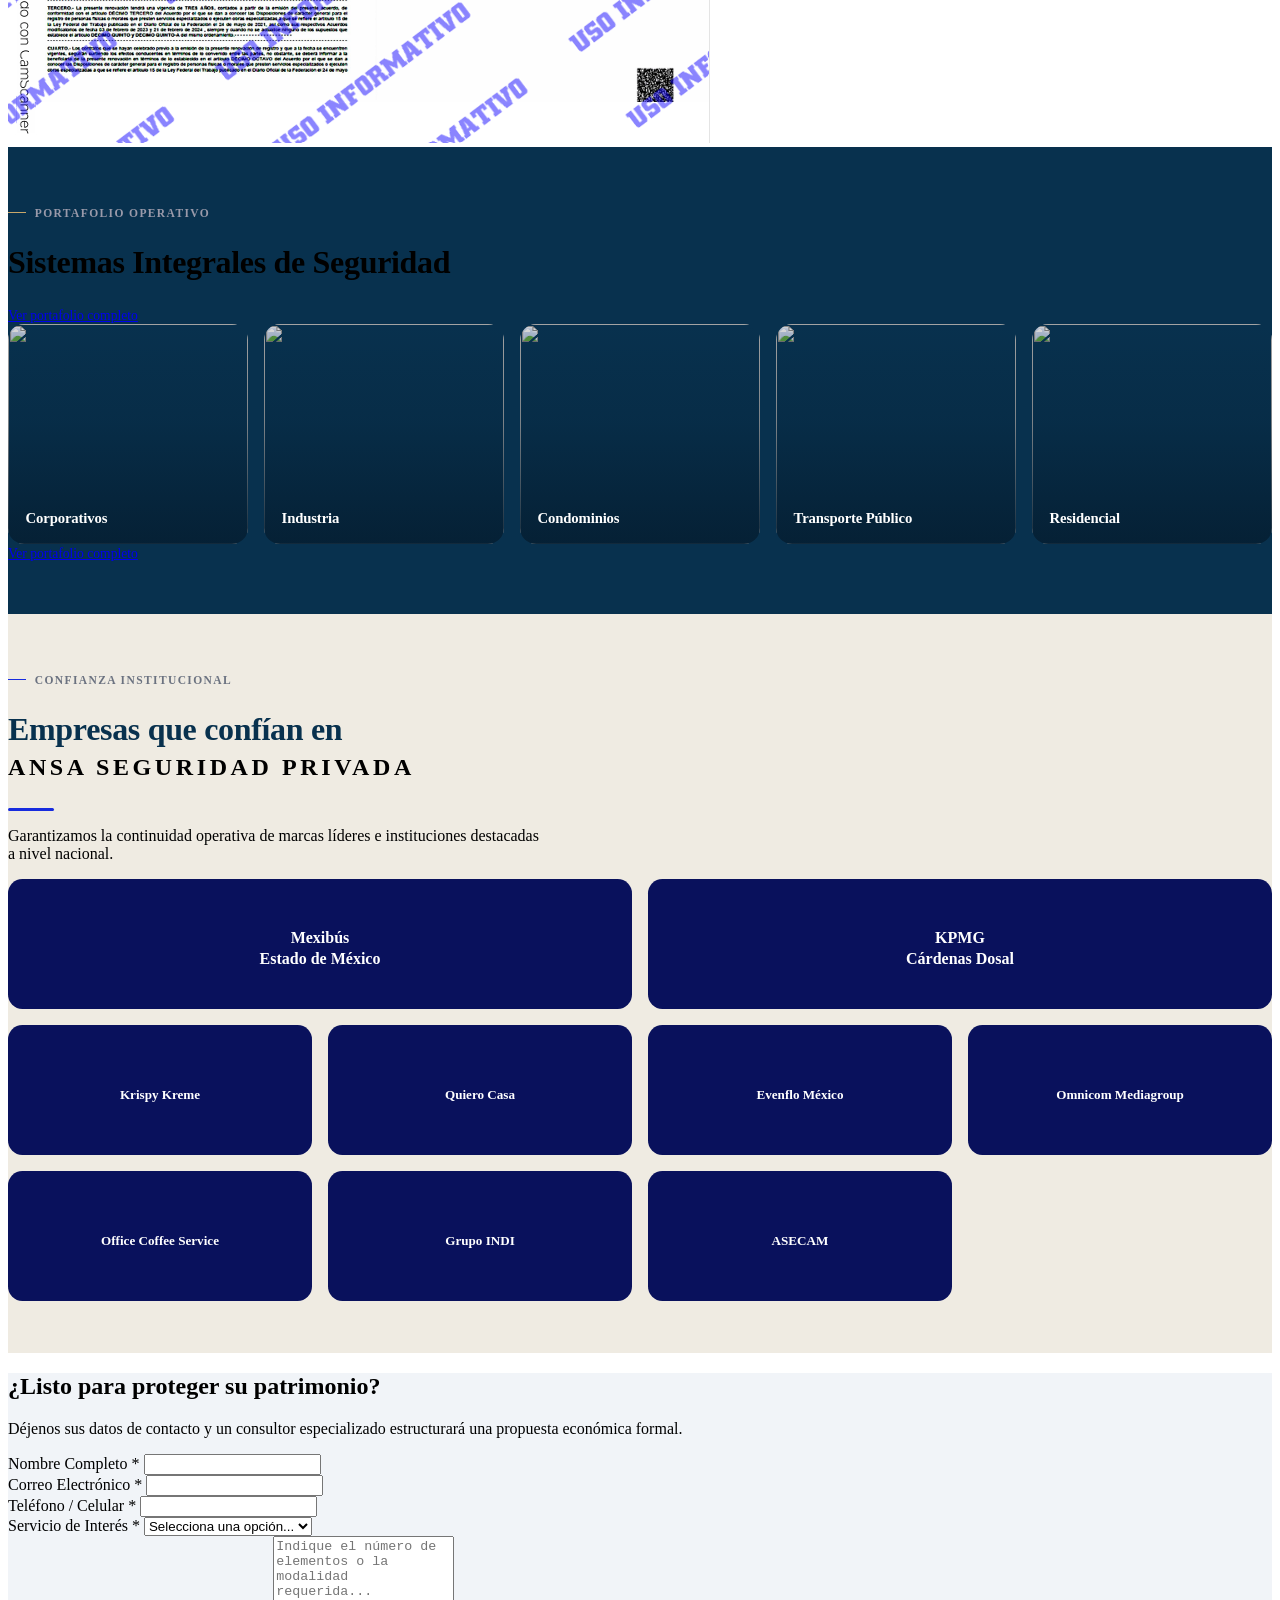
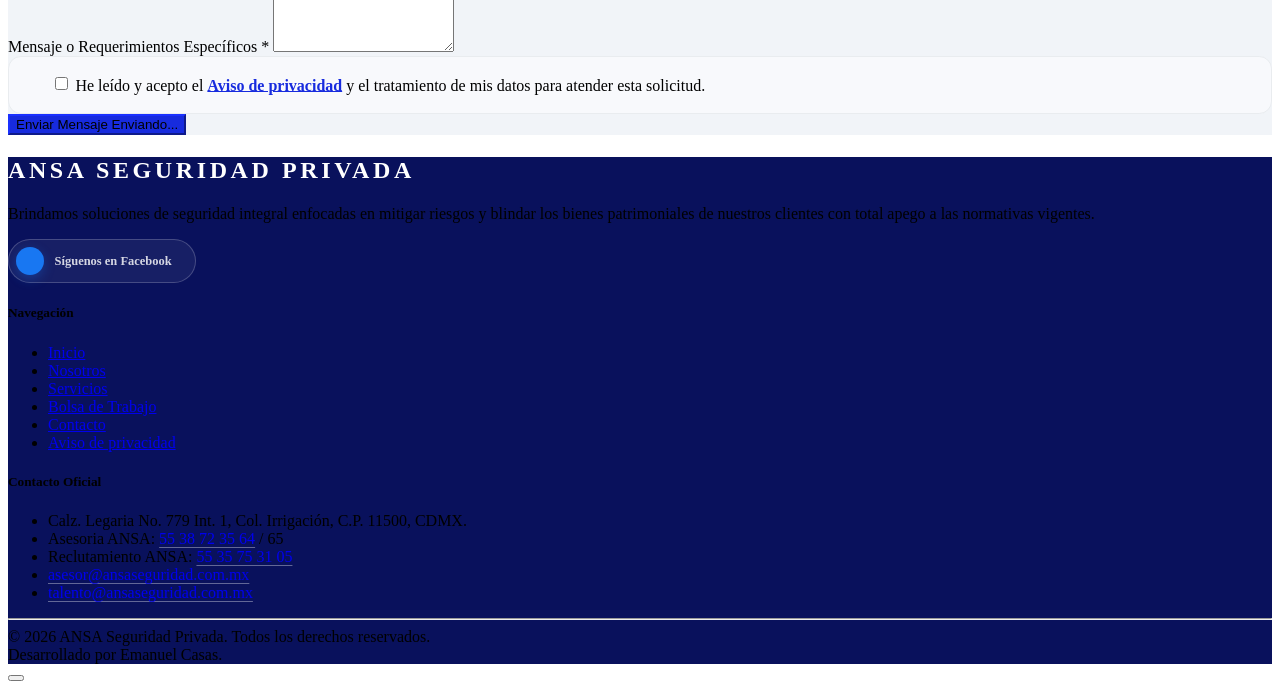
==== commit 4319c54c: "Update index.html" ====
--- a/index.html
+++ b/index.html
@@ -3,53 +3,101 @@
 <head>
     <meta charset="UTF-8">
     <meta name="viewport" content="width=device-width, initial-scale=1.0">
-    <title>ANSA Seguridad Privada</title>
-    <link rel="icon" type="image/png" href="img/logo-ansa.jpg">
-    <!-- Google Analytics 4 -->
-    <script async src="https://www.googletagmanager.com/gtag/js?id=G-XXXXXXXXXX"></script>
-    <script>
-        window.dataLayer = window.dataLayer || [];
-        function gtag(){dataLayer.push(arguments);}
-        gtag('js', new Date());
-        gtag('config', 'G-XXXXXXXXXX');
+    <title>Empresa de Seguridad Privada en CDMX | ANSA</title>
+    <meta name="description" content="Seguridad privada para empresas, industrias, condominios y residencias en CDMX y Estado de México. Personal capacitado y permisos vigentes.">
+    <meta name="robots" content="index, follow, max-image-preview:large, max-snippet:-1, max-video-preview:-1">
+    <meta name="author" content="ANSA Seguridad Privada">
+    <meta name="theme-color" content="#172BDE">
+    <meta name="color-scheme" content="light">
+
+    <meta property="og:title" content="Empresa de Seguridad Privada en CDMX | ANSA">
+    <meta property="og:description" content="Soluciones integrales de seguridad privada para empresas, industrias, condominios y residencias en CDMX y Estado de México.">
+    <meta property="og:type" content="website">
+    <meta property="og:locale" content="es_MX">
+    <meta property="og:site_name" content="ANSA Seguridad Privada">
+    <meta property="og:url" content="https://www.ansaseguridad.com.mx/">
+    <meta property="og:image" content="https://www.ansaseguridad.com.mx/img/og-ansa-seguridad.jpg">
+    <meta property="og:image:width" content="1200">
+    <meta property="og:image:height" content="630">
+    <meta property="og:image:alt" content="Emblema de ANSA Seguridad Privada frente a un centro de monitoreo corporativo">
+    <meta name="twitter:card" content="summary_large_image">
+    <meta name="twitter:title" content="Empresa de Seguridad Privada en CDMX | ANSA">
+    <meta name="twitter:description" content="Seguridad privada profesional con permisos vigentes en CDMX y Estado de México.">
+    <meta name="twitter:image" content="https://www.ansaseguridad.com.mx/img/og-ansa-seguridad.jpg">
+    <link rel="canonical" href="https://www.ansaseguridad.com.mx/">
+    <link rel="icon" type="image/png" sizes="32x32" href="img/favicon-32.png">
+    <link rel="apple-touch-icon" sizes="180x180" href="img/apple-touch-icon.png">
+    <link rel="manifest" href="site.webmanifest">
+
+    <script type="application/ld+json">
+    {
+      "@context": "https://schema.org",
+      "@type": "LocalBusiness",
+      "@id": "https://www.ansaseguridad.com.mx/#business",
+      "name": "ANSA Seguridad Privada",
+      "legalName": "ANSA Seguridad Privada, S.A. de C.V.",
+      "url": "https://www.ansaseguridad.com.mx/",
+      "logo": "https://www.ansaseguridad.com.mx/img/logo-ansa.png",
+      "image": "https://www.ansaseguridad.com.mx/img/og-ansa-seguridad.jpg",
+      "description": "Empresa de seguridad privada para empresas, industrias, condominios y residencias en Ciudad de México y Estado de México.",
+      "telephone": "+52 55 3872 3564",
+      "email": "asesor@ansaseguridad.com.mx",
+      "address": {
+        "@type": "PostalAddress",
+        "streetAddress": "Calzada Legaria 779, Interior 1, Colonia Irrigación",
+        "addressLocality": "Miguel Hidalgo",
+        "addressRegion": "Ciudad de México",
+        "postalCode": "11500",
+        "addressCountry": "MX"
+      },
+      "areaServed": ["Ciudad de México", "Estado de México"],
+      "openingHoursSpecification": [{
+        "@type": "OpeningHoursSpecification",
+        "dayOfWeek": ["Monday", "Tuesday", "Wednesday", "Thursday", "Friday"],
+        "opens": "08:00",
+        "closes": "19:00"
+      }],
+      "sameAs": ["https://www.facebook.com/profile.php?id=61580249053205"]
+    }
     </script>
-
-    <link href="https://unpkg.com/aos@2.3.1/dist/aos.css" rel="stylesheet">
-    <script src="https://unpkg.com/aos@2.3.1/dist/aos.js"></script>
-
-
-    <script src="https://www.google.com/recaptcha/api.js" async defer></script>
+    <script type="application/ld+json">
+    {
+      "@context": "https://schema.org",
+      "@type": "WebSite",
+      "@id": "https://www.ansaseguridad.com.mx/#website",
+      "url": "https://www.ansaseguridad.com.mx/",
+      "name": "ANSA Seguridad Privada",
+      "alternateName": "ANSA Seguridad"
+    }
+    </script>
+    <link href="css/aos.css" rel="stylesheet">
+    <script src="js/aos.js" defer></script>
+
+
+    <link href="css/bootstrap.min.css" rel="stylesheet">
     
-    <link href="https://cdn.jsdelivr.net/npm/bootstrap@5.3.2/dist/css/bootstrap.min.css" rel="stylesheet">
+    <link rel="stylesheet" href="css/fontawesome.min.css">
+    <link rel="stylesheet" href="css/google-fonts.css">
+    <link rel="stylesheet" href="css/style.css">
+
     
-    <link rel="stylesheet" href="https://cdnjs.cloudflare.com/ajax/libs/font-awesome/6.4.2/css/all.min.css">
-    <link rel="preconnect" href="https://fonts.googleapis.com">
-<link rel="preconnect" href="https://fonts.gstatic.com" crossorigin>
-<link href="https://fonts.googleapis.com/css2?family=Bebas+Neue&family=Oswald:wght@700&display=swap" rel="stylesheet">
-
-    <link rel="stylesheet" href="css/style.css">
-
-    
-<div id="ansa-toast" role="status" aria-live="polite">
-  <div class="ansa-toast-icon"><i class="fa-solid fa-check"></i></div>
-  <div class="ansa-toast-text">
-    <strong>¡Mensaje enviado!</strong>
-    <span>Te contactaremos en las próximas horas.</span>
-  </div>
-  <button class="ansa-toast-close" aria-label="Cerrar notificación">&times;</button>
-</div>
-
-
-
 </head>
 <body>
+    <a class="skip-link" href="#contenido-principal">Saltar al contenido principal</a>
+    <div id="ansa-toast" role="status" aria-live="polite">
+      <div class="ansa-toast-icon"><i class="fa-solid fa-check" aria-hidden="true"></i></div>
+      <div class="ansa-toast-text">
+        <strong>¡Mensaje enviado!</strong>
+        <span>Te contactaremos en las próximas horas.</span>
+      </div>
+      <button class="ansa-toast-close" type="button" aria-label="Cerrar notificación">&times;</button>
+    </div>
 
     <div class="top-bar py-2 text-white">
         <div class="container d-flex justify-content-between align-items-center">
             <div class="social-icons">
-                <a href="https://www.facebook.com/profile.php?id=61580249053205" class="text-white-50 me-3 text-decoration-none"><i class="fa-brands fa-facebook-f"></i></a>
-                <a href="#" class="text-white-50 me-3 text-decoration-none"><i class="fa-brands fa-instagram"></i></a>
-                <a href="#" class="text-white-50 fs-5 text-decoration-none footer-icon"><i class="fa-brands fa-linkedin-in"></i></a>
+                <a href="https://www.facebook.com/profile.php?id=61580249053205" aria-label="Facebook de ANSA Seguridad Privada" class="text-white-50 me-3 text-decoration-none"><i class="fa-brands fa-facebook-f" aria-hidden="true"></i></a>
+                <!-- PUBLICACIÓN: agrega aquí Instagram y LinkedIn solo cuando la empresa confirme las URL oficiales. -->
             </div>
             <div class="contact-info small d-none d-md-block">
                 <a href="tel:+525538723564" class="text-reset text-decoration-none me-3">
@@ -66,13 +114,13 @@
     <div class="container">
         
         <a class="navbar-brand d-flex align-items-center" href="index.html">
-    <img src="img/logo-ansa.png" alt="ANSA Seguridad Privada" class="ansa-logo me-2" loading="lazy">
+    <img src="img/logo-ansa.png" alt="ANSA Seguridad Privada" class="ansa-logo me-2" width="383" height="351" loading="eager">
     <span class="ansa-brand-text fw-bold text-white">
         <span class="ansa-seguridad">ANSA Seguridad Privada</span>
     </span>
 </a>
 
-        <button class="navbar-toggler" type="button" data-bs-toggle="collapse" data-bs-target="#menuPrincipal">
+        <button class="navbar-toggler" type="button" data-bs-toggle="collapse" data-bs-target="#menuPrincipal" aria-controls="menuPrincipal" aria-expanded="false" aria-label="Abrir menú de navegación">
             <span class="navbar-toggler-icon"></span>
         </button>
         
@@ -125,6 +173,7 @@
     </div>
 </nav>
 
+<main id="contenido-principal">
 <header class="hero-section d-flex align-items-center text-center position-relative overflow-hidden">
 
   <canvas id="hero-canvas" class="position-absolute top-0 start-0 w-100 h-100"
@@ -132,10 +181,10 @@
 
   <div class="container position-relative" style="z-index:2;">
 
-    <!-- Insignia 20 años -->
-    <div id="badge-20" class="hero-años premium-badge" data-aos="zoom-in" data-aos-delay="160">
-      <div class="badge-emblem">
-        <div class="hero-años-num gold-text">20</div>
+    <!-- Cambia data-founded-year sólo si el año oficial de inicio no fue 2006. -->
+    <div id="badge-20" class="hero-años premium-badge" data-founded-year="2006" data-aos="zoom-in" data-aos-delay="160">
+      <div class="badge-emblem" role="img" aria-label="20 años protegiendo tu patrimonio">
+        <div class="hero-años-num gold-text" data-business-years>20</div>
         <div class="hero-años-stars">
           <i class="fa-solid fa-star"></i>
           <i class="fa-solid fa-star fa-lg mx-1"></i>
@@ -150,13 +199,13 @@
     </h1>
 
     <div class="hero-tw-wrap my-3" data-aos="fade-up" data-aos-delay="360">
-      <span id="tw-text" class="hero-tw-pill"></span><span class="hero-cursor">|</span>
+      <span id="tw-text" class="hero-tw-pill">Seguridad Industrial</span><span class="hero-cursor" aria-hidden="true">|</span>
     </div>
 
     <p class="text-white lead shadow-text d-none d-md-block mb-5"
        data-aos="fade-up" data-aos-delay="420"
        style="font-size:1.1rem; opacity:.9; max-width:560px; margin:0 auto;">
-      Soluciones integrales de seguridad con cobertura y validez legal permanente.
+      Empresa de seguridad privada en CDMX y Estado de México, con soluciones integrales para empresas, industrias, condominios y residencias.
     </p>
 
     <div class="d-flex gap-3 justify-content-center flex-wrap mt-2"
@@ -189,6 +238,25 @@
   </a>
 
 </header>
+
+<section class="local-proof" aria-label="Cobertura y respaldo de ANSA">
+  <div class="container">
+    <div class="local-proof-grid">
+      <div class="local-proof-item">
+        <i class="fa-solid fa-location-dot" aria-hidden="true"></i>
+        <div><strong>CDMX y Estado de México</strong><span>Cobertura operativa y atención local</span></div>
+      </div>
+      <div class="local-proof-item">
+        <i class="fa-solid fa-file-shield" aria-hidden="true"></i>
+        <div><strong>Permisos verificables</strong><span>Operación formal ante autoridades</span></div>
+      </div>
+      <div class="local-proof-item">
+        <i class="fa-solid fa-clock-rotate-left" aria-hidden="true"></i>
+        <div><strong><span data-business-years>20</span> años de experiencia</strong><span>Protección patrimonial profesional</span></div>
+      </div>
+    </div>
+  </div>
+</section>
 
     <section id="nosotros" class="py-5 bg-light" data-aos="fade-up">
   <div class="container py-4">
@@ -432,7 +500,7 @@
     <div class="sistemas-track">
  
       <a href="servicios.html?sector=corporativo#intramuros" class="sistemas-card" data-aos="fade-up" data-aos-delay="0">
-        <img src="https://images.unsplash.com/photo-1486406146926-c627a92ad1ab?auto=format&fit=crop&w=500&q=80" alt="">
+        <img src="img/sector-corporativo.jpg" alt="" width="900" height="600" loading="lazy">
         <div class="sistemas-card-overlay"></div>
         <div class="sistemas-card-body">
           <i class="fa-solid fa-building"></i>
@@ -441,7 +509,7 @@
       </a>
  
       <a href="servicios.html?sector=industria#intramuros" class="sistemas-card" data-aos="fade-up" data-aos-delay="60">
-        <img src="https://images.unsplash.com/photo-1581091226825-a6a2a5aee158?auto=format&fit=crop&w=500&q=80" alt="">
+        <img src="img/sector-industria.jpg" alt="" width="900" height="600" loading="lazy">
         <div class="sistemas-card-overlay"></div>
         <div class="sistemas-card-body">
           <i class="fa-solid fa-industry"></i>
@@ -450,7 +518,7 @@
       </a>
  
       <a href="servicios.html?sector=condominios#intramuros" class="sistemas-card" data-aos="fade-up" data-aos-delay="120">
-        <img src="https://images.unsplash.com/photo-1545324418-cc1a3fa10c00?auto=format&fit=crop&w=500&q=80" alt="">
+        <img src="img/sector-condominios.jpg" alt="" width="900" height="600" loading="lazy">
         <div class="sistemas-card-overlay"></div>
         <div class="sistemas-card-body">
           <i class="fa-solid fa-city"></i>
@@ -459,7 +527,7 @@
       </a>
  
       <a href="servicios.html?sector=transporte#intramuros" class="sistemas-card" data-aos="fade-up" data-aos-delay="180">
-        <img src="img/trasnporte-publico.jpg" alt="">
+        <img src="img/transporte-publico.webp" alt="" width="1400" height="1050" loading="lazy">
         <div class="sistemas-card-overlay"></div>
         <div class="sistemas-card-body">
           <i class="fa-solid fa-bus"></i>
@@ -468,7 +536,7 @@
       </a>
  
       <a href="servicios.html?sector=residencial#intramuros" class="sistemas-card" data-aos="fade-up" data-aos-delay="240">
-        <img src="https://images.unsplash.com/photo-1512917774080-9991f1c4c750?auto=format&fit=crop&w=500&q=80" alt="">
+        <img src="img/sector-residencial.jpg" alt="" width="900" height="600" loading="lazy">
         <div class="sistemas-card-overlay"></div>
         <div class="sistemas-card-body">
           <i class="fa-solid fa-house-chimney"></i>
@@ -572,8 +640,9 @@
             <div class="col-lg-8">
                 <div class="card border-0 shadow-sm rounded-4">
                     <div class="card-body p-4 p-md-5">
-                        <form id="cotizacion-form" action="https://formspree.io/f/mjgddpvk" method="POST">
+                        <form id="cotizacion-form" action="https://formspree.io/f/mjgddpvk" method="POST" novalidate>
                             <input type="hidden" name="_subject" value="Nueva cotización - ANSA Seguridad">
+                            <input type="hidden" name="origen" value="Página de inicio">
                             
                             <div class="row g-3">
                                 <div class="col-md-6">
@@ -615,6 +684,15 @@
                                     <textarea name="mensaje" class="form-control bg-light" rows="4" placeholder="Indique el número de elementos o la modalidad requerida..." required minlength="10" title="Por favor, bríndenos un poco más de detalle (mínimo 10 caracteres)."></textarea>
                                 </div>
                                 
+                                <div class="col-12">
+                                    <div class="form-check text-start privacy-check">
+                                        <input class="form-check-input" type="checkbox" name="acepta_privacidad" value="Sí" id="privacidad-index" required>
+                                        <label class="form-check-label small text-muted" for="privacidad-index">
+                                            He leído y acepto el <a href="aviso-privacidad.html" target="_blank" rel="noopener">Aviso de privacidad</a> y el tratamiento de mis datos para atender esta solicitud.
+                                        </label>
+                                    </div>
+                                </div>
+
                                 <div class="col-12 mt-4 text-center">
                                     <button type="submit" class="btn btn-primary rounded-pill px-5 py-3 fw-bold w-100 text-white">
                                         <span class="btn-text">Enviar Mensaje</span>
@@ -623,7 +701,7 @@
                                 </div>
                                 
                                 <div class="col-12">
-                                    <div class="form-message d-none small text-center mt-2"></div>
+                                    <div class="form-message d-none small text-center mt-2" role="status" aria-live="polite"></div>
                                 </div>
                             </div>
                         </form>
@@ -634,6 +712,7 @@
     </div>
 </section>
 
+    </main>
     <footer class="text-white pt-5 pb-3">
         <div class="container">
             <div class="row">
@@ -644,11 +723,14 @@
 </h4><p class="text-white-50 small">
                         Brindamos soluciones de seguridad integral enfocadas en mitigar riesgos y blindar los bienes patrimoniales de nuestros clientes con total apego a las normativas vigentes.
                     </p>
-                    <div class="mt-3">
-                        <a href="#" class="text-white-50 me-3 fs-5 text-decoration-none footer-icon"><i class="fa-brands fa-facebook-f"></i></a>
-                        <a href="#" class="text-white-50 me-3 fs-5 text-decoration-none footer-icon"><i class="fa-brands fa-instagram"></i></a>
-                        <a href="#" class="text-white-50 fs-5 text-decoration-none footer-icon"><i class="fa-brands fa-linkedin-in"></i></a>
-                    </div>
+                    <a href="https://www.facebook.com/profile.php?id=61580249053205"
+                       target="_blank" rel="noopener noreferrer"
+                       class="facebook-link-compact mt-3"
+                       aria-label="Visitar la página oficial de ANSA Seguridad Privada en Facebook">
+                      <span class="facebook-link-icon"><i class="fa-brands fa-facebook-f" aria-hidden="true"></i></span>
+                      <span>Síguenos en Facebook</span>
+                      <i class="fa-solid fa-arrow-up-right-from-square facebook-link-arrow" aria-hidden="true"></i>
+                    </a>
                 </div>
 
                 <div class="col-lg-4 mb-4">
@@ -659,6 +741,7 @@
                         <li class="mb-2"><a href="servicios.html" class="text-white-50 text-decoration-none footer-link">Servicios</a></li>
                         <li class="mb-2"><a href="empleo.html" class="text-white-50 text-decoration-none footer-link">Bolsa de Trabajo</a></li>
                         <li class="mb-2"><a href="contacto.html" class="text-white-50 text-decoration-none footer-link">Contacto</a></li>
+                        <li class="mb-2"><a href="aviso-privacidad.html" class="text-white-50 text-decoration-none footer-link">Aviso de privacidad</a></li>
                     </ul>
                 </div>
 
@@ -699,7 +782,7 @@
 
             <hr class="border-secondary mt-4 mb-3">
             <div class="text-center text-white-50 small">
-                &copy; 2026 ANSA Seguridad Privada. Todos los derechos reservados. <br>
+                &copy; <span data-current-year>2026</span> ANSA Seguridad Privada. Todos los derechos reservados. <br>
                 Desarrollado por Emanuel Casas.
             </div>
         </div>
@@ -722,7 +805,7 @@
         <i class="fa-solid fa-arrow-up"></i>
     </button>
 
-    <script src="https://cdn.jsdelivr.net/npm/bootstrap@5.3.2/dist/js/bootstrap.bundle.min.js"></script>
+    <script src="js/bootstrap.bundle.min.js"></script>
     
     <script src="js/main.js"></script>
 </body>
--- a/css/style.css
+++ b/css/style.css
@@ -86,8 +86,44 @@
   --navbar-offset:  96px;
 }
 
-html { scroll-behavior: smooth; }
+html { scroll-behavior: smooth; overflow-x: clip; }
+body { overflow-x: clip; }
 footer { background-color: var(--c-royal-deep); }
+
+.skip-link {
+  position: fixed;
+  top: .75rem;
+  left: .75rem;
+  z-index: 10000;
+  transform: translateY(-150%);
+  background: #fff;
+  color: var(--c-royal-deep);
+  border: 2px solid var(--c-royal-deep);
+  border-radius: .5rem;
+  padding: .65rem 1rem;
+  font-weight: 700;
+}
+.skip-link:focus { transform: translateY(0); }
+
+:where(a, button, input, select, textarea, [tabindex]):focus-visible {
+  outline: 3px solid #f4c542;
+  outline-offset: 3px;
+}
+
+html:not(.aos-ready) [data-aos] {
+  opacity: 1 !important;
+  transform: none !important;
+}
+
+@media (prefers-reduced-motion: reduce) {
+  html { scroll-behavior: auto; }
+  *, *::before, *::after {
+    animation-duration: .01ms !important;
+    animation-iteration-count: 1 !important;
+    scroll-behavior: auto !important;
+    transition-duration: .01ms !important;
+  }
+}
 
 
 /* =====================================================================
@@ -155,6 +191,9 @@
 .ansa-brand-text { color: #ffffff !important; }
 
 #main-navbar {
+  position: sticky;
+  top: 0;
+  z-index: 1030;
   background-color: var(--c-royal);
   transition: background-color .3s ease, box-shadow .3s ease, padding .25s ease;
 }
@@ -275,7 +314,7 @@
 
 .hero-section {
   background: linear-gradient(rgba(10, 61, 98, .3), rgba(10, 61, 98, .3)),
-              url('https://images.unsplash.com/photo-1486406146926-c627a92ad1ab?q=80&w=2070&auto=format&fit=crop');
+              url('../img/hero-corporativo.jpg');
   background-size: cover;
   background-position: center;
   background-repeat: no-repeat;
@@ -307,12 +346,15 @@
   display: inline-block;
   background: #fff;
   color: var(--c-royal-deep);
-  font-size: 1.6rem;
+  font-size: clamp(1.05rem, 2.8vw, 1.6rem);
   font-weight: 700;
   padding: .35rem 1.4rem;
   border-radius: .6rem;
   letter-spacing: -.01em;
   min-width: 4px;
+  max-width: min(92vw, 760px);
+  text-align: center;
+  overflow-wrap: anywhere;
   transition: min-width .1s;
 }
 .hero-cursor {
@@ -421,6 +463,121 @@
 }
 
 textarea.form-control { resize: vertical; min-height: 110px; }
+
+.privacy-check {
+  padding: 1rem 1rem 1rem 2.65rem;
+  background: #f8f9fc;
+  border: 1px solid var(--c-border);
+  border-radius: .8rem;
+  line-height: 1.5;
+}
+.privacy-check .form-check-input { margin-top: .3rem; }
+.privacy-check a { color: var(--c-royal); font-weight: 700; }
+.external-form-notice { background: #f8f9fc; line-height: 1.55; }
+
+.local-proof {
+  position: relative;
+  z-index: 3;
+  background: #fff;
+  border-bottom: 1px solid var(--c-border);
+  box-shadow: 0 10px 30px rgba(9, 17, 92, .07);
+}
+.local-proof-grid {
+  display: grid;
+  grid-template-columns: repeat(3, 1fr);
+}
+.local-proof-item {
+  display: flex;
+  align-items: center;
+  gap: .9rem;
+  padding: 1.25rem 1.5rem;
+  border-right: 1px solid var(--c-border);
+}
+.local-proof-item:last-child { border-right: 0; }
+.local-proof-item > i {
+  display: grid;
+  place-items: center;
+  flex: 0 0 42px;
+  width: 42px;
+  height: 42px;
+  border-radius: 50%;
+  background: var(--c-royal-soft);
+  color: var(--c-royal);
+}
+.local-proof-item strong,
+.local-proof-item span { display: block; }
+.local-proof-item strong { color: var(--c-royal-deep); font-size: .9rem; }
+.local-proof-item span { margin-top: .15rem; color: var(--c-stone); font-size: .75rem; }
+@media (max-width: 767px) {
+  .local-proof-grid { grid-template-columns: 1fr; }
+  .local-proof-item { border-right: 0; border-bottom: 1px solid var(--c-border); padding: 1rem .5rem; }
+  .local-proof-item:last-child { border-bottom: 0; }
+}
+
+.legal-hero {
+  background:
+    linear-gradient(120deg, rgba(9,17,92,.96), rgba(23,43,222,.88)),
+    url('../img/hero-corporativo.jpg') center 42% / cover;
+}
+.legal-content { background: var(--c-bone); }
+.legal-content article {
+  background: #fff;
+  border: 1px solid var(--c-border);
+  border-radius: 1.25rem;
+  padding: clamp(1.5rem, 4vw, 3.5rem);
+  box-shadow: 0 16px 45px rgba(9,17,92,.08);
+}
+.legal-content h2 {
+  margin-top: 2.25rem;
+  color: var(--c-royal-deep);
+  font-size: 1.15rem;
+  font-weight: 800;
+}
+.legal-content p,
+.legal-content li { color: #4b5563; line-height: 1.75; }
+.legal-content a { color: var(--c-royal); font-weight: 650; }
+.legal-summary,
+.legal-contact {
+  display: flex;
+  align-items: flex-start;
+  gap: 1rem;
+  padding: 1.25rem;
+  border-radius: 1rem;
+  background: rgba(23,43,222,.06);
+  border: 1px solid rgba(23,43,222,.12);
+}
+.legal-summary i { color: var(--c-royal); font-size: 1.35rem; margin-top: .15rem; }
+.legal-contact { display: block; }
+
+.error-page {
+  min-height: 100vh;
+  background:
+    radial-gradient(circle at 15% 15%, rgba(23,43,222,.35), transparent 32%),
+    linear-gradient(145deg, var(--c-royal-deep), #030627);
+}
+.error-shell {
+  min-height: 100vh;
+  display: grid;
+  place-items: center;
+  padding: 2rem 1rem;
+}
+.error-card {
+  width: min(720px, 100%);
+  background: #fff;
+  border-radius: 1.5rem;
+  padding: clamp(2rem, 6vw, 4.5rem);
+  box-shadow: 0 30px 80px rgba(0,0,0,.3);
+}
+.error-logo { width: 100px; height: auto; }
+.error-code {
+  margin: 1rem 0 -.5rem;
+  color: var(--c-royal);
+  font-size: clamp(4rem, 14vw, 8rem);
+  font-weight: 900;
+  line-height: 1;
+  letter-spacing: -.08em;
+}
+.error-card > p:not(.error-code) { max-width: 560px; line-height: 1.7; }
 
 .card,
 .custom-card {
@@ -1191,6 +1348,98 @@
 .contact-item h6 { font-weight: 700; font-size: .88rem; color: #1a1a1a; margin-bottom: .15rem; }
 .contact-item p { font-size: .82rem; color: var(--c-stone); margin: 0; line-height: 1.45; }
 
+.contact-action-group {
+  display: flex;
+  align-items: center;
+  flex-wrap: wrap;
+  gap: .45rem;
+}
+.contact-action-link {
+  display: inline-flex;
+  align-items: center;
+  gap: .38rem;
+  min-height: 32px;
+  padding: .3rem .58rem;
+  border: 1px solid rgba(31, 91, 175, .2);
+  border-radius: .55rem;
+  background: rgba(31, 91, 175, .06);
+  color: var(--c-royal-deep);
+  font-weight: 700;
+  line-height: 1.2;
+  text-decoration: none;
+  transition: color .2s ease, background-color .2s ease, border-color .2s ease, transform .2s ease;
+}
+.contact-action-link i { color: var(--c-royal); font-size: .75rem; }
+.contact-action-link:hover,
+.contact-action-link:focus-visible {
+  color: var(--c-royal-deep);
+  background: rgba(31, 91, 175, .12);
+  border-color: rgba(31, 91, 175, .42);
+  transform: translateY(-1px);
+}
+.contact-action-hint {
+  display: none;
+  align-items: center;
+  gap: .35rem;
+  margin-top: .42rem;
+  color: #60718a;
+  font-size: .69rem;
+  font-weight: 700;
+  letter-spacing: .01em;
+}
+.contact-action-hint i { color: var(--c-royal); }
+
+.facebook-link-compact {
+  display: inline-flex;
+  align-items: center;
+  gap: .65rem;
+  width: fit-content;
+  padding: .45rem .8rem .45rem .45rem;
+  border: 1px solid rgba(255,255,255,.2);
+  border-radius: 999px;
+  background: rgba(255,255,255,.06);
+  color: rgba(255,255,255,.82);
+  font-size: .78rem;
+  font-weight: 700;
+  text-decoration: none;
+  transition: background .2s ease, border-color .2s ease, color .2s ease, transform .2s ease;
+}
+.facebook-link-icon {
+  display: inline-flex;
+  align-items: center;
+  justify-content: center;
+  width: 28px;
+  height: 28px;
+  border-radius: 50%;
+  background: #1877f2;
+  color: #fff;
+  box-shadow: 0 4px 12px rgba(24,119,242,.3);
+}
+.facebook-link-arrow { font-size: .68rem; opacity: .65; }
+.facebook-link-compact:hover,
+.facebook-link-compact:focus-visible {
+  background: rgba(24,119,242,.18);
+  border-color: rgba(87,153,238,.65);
+  color: #fff;
+  transform: translateY(-2px);
+}
+
+.contact-item-icon-facebook {
+  background: rgba(24,119,242,.12);
+  color: #1877f2;
+}
+.facebook-contact-link {
+  color: #155ec3;
+  font-weight: 700;
+  text-decoration: none;
+  text-underline-offset: 3px;
+}
+.facebook-contact-link:hover,
+.facebook-contact-link:focus-visible {
+  color: #0e4d9f;
+  text-decoration: underline;
+}
+
 .map-frame { border-radius: 1.25rem; overflow: hidden; box-shadow: 0 4px 24px rgba(0,0,0,.06); height: 100%; display: flex; flex-direction: column; }
 .map-frame-header { background: var(--c-royal-deep); color: #fff; padding: 1rem 1.4rem; display: flex; align-items: center; gap: 1rem; }
 .map-pin-icon {
@@ -1377,6 +1626,59 @@
 .footer-icon { transition: color .3s ease, transform .3s ease; }
 .footer-icon:hover { color: #ffffff !important; transform: scale(1.2); display: inline-block; }
 
+footer a[href^="tel:"],
+footer a[href^="mailto:"] {
+  text-decoration: underline !important;
+  text-decoration-color: rgba(255,255,255,.36) !important;
+  text-underline-offset: 3px;
+  transition: color .2s ease, text-decoration-color .2s ease;
+}
+footer a[href^="tel:"]:hover,
+footer a[href^="mailto:"]:hover,
+footer a[href^="tel:"]:focus-visible,
+footer a[href^="mailto:"]:focus-visible {
+  color: #fff !important;
+  text-decoration-color: #fff !important;
+}
+
+@media (max-width: 767.98px) {
+  .contact-action-hint { display: inline-flex; }
+
+  .contact-action-link {
+    min-height: 42px;
+    padding: .48rem .7rem;
+  }
+
+  footer a[href^="tel:"],
+  footer a[href^="mailto:"] {
+    display: inline-flex;
+    align-items: center;
+    flex-wrap: wrap;
+    column-gap: .42rem;
+    min-height: 36px;
+  }
+
+  footer a[href^="tel:"]::after,
+  footer a[href^="mailto:"]::after {
+    display: inline-flex;
+    align-items: center;
+    padding: .13rem .42rem;
+    border: 1px solid rgba(255,255,255,.22);
+    border-radius: 999px;
+    background: rgba(255,255,255,.09);
+    color: rgba(255,255,255,.78);
+    font-size: .61rem;
+    font-weight: 700;
+    letter-spacing: .02em;
+    line-height: 1.2;
+    text-decoration: none;
+    white-space: nowrap;
+  }
+
+  footer a[href^="tel:"]::after { content: "Toca para llamar"; }
+  footer a[href^="mailto:"]::after { content: "Toca para escribir"; }
+}
+
 
 /* =====================================================================
    20. UTILIDADES (back to top, service cards genéricas)
@@ -1420,7 +1722,6 @@
  
 
 /* Importamos Cinzel como respaldo en la primera línea del CSS */
-@import url('https://fonts.googleapis.com/css2?family=Cinzel:wght@600&display=swap');
 
 /* Estilo general para alinear bien el texto con tu logo de Bootstrap */
 .ansa-brand-text {
@@ -1430,16 +1731,17 @@
 
 
 
-/* La sección de SEGURIDAD PRIVADA con la tipografía exacta */
 .ansa-seguridad {
   font-family: "Copperplate", "Copperplate Gothic Light", "Cinzel", serif;
-  font-size: 1.3rem; /* Más pequeño para que el navbar no se rompa en móviles */
+  
+  /* clamp(Tamaño Mínimo en móvil, Tamaño Dinámico, Tamaño Máximo en PC) */
+  font-size: clamp(0.7rem, 2.5vw, 1.3rem); 
+  
   font-weight: 600;
   text-transform: uppercase;
-  letter-spacing: 0.15em; /* Reduje un poco el espaciado para que se adapte mejor al navbar */
+  letter-spacing: 0.15em;
   color: #fff;
 }
-
 
 .ansa-seguridad-n {
   font-family: "Copperplate", "Copperplate Gothic Light", "Cinzel", serif;
@@ -1458,17 +1760,36 @@
   align-items: center;
   margin: 1rem auto 2rem;
   position: relative;
+  isolation: isolate;
   transition: transform 0.6s cubic-bezier(0.25, 1, 0.5, 1), opacity 0.6s ease;
 }
 
+.premium-badge::before {
+  content: '';
+  position: absolute;
+  inset: -24px -42px -8px;
+  z-index: -1;
+  border-radius: 50%;
+  background: radial-gradient(circle, rgba(255, 224, 112, .42) 0%, rgba(212, 175, 55, .16) 38%, transparent 72%);
+  filter: blur(10px);
+  opacity: .6;
+  animation: badgeHaloPulse 3.6s ease-in-out infinite;
+  pointer-events: none;
+}
+
 .premium-badge.pop-in {
-  animation: badgeEntrance 1.2s cubic-bezier(0.34, 1.56, 0.64, 1) forwards;
+  animation: badgeEntrance 1.2s cubic-bezier(0.34, 1.56, 0.64, 1);
 }
 
 @keyframes badgeEntrance {
   0%   { transform: scale(0.7) translateY(12px); opacity: 0; }
   60%  { transform: scale(1.05) translateY(-3px); opacity: 1; }
   100% { transform: scale(1) translateY(0); opacity: 1; }
+}
+
+@keyframes badgeHaloPulse {
+  0%, 100% { opacity: .38; transform: scale(.92); }
+  50% { opacity: .82; transform: scale(1.08); }
 }
 
 .premium-badge.scrolled {
@@ -1493,6 +1814,21 @@
     0 8px 32px rgba(0, 0, 0, 0.7),
     inset 0 1px 0 rgba(252, 246, 186, 0.08),
     inset 0 -1px 0 rgba(0, 0, 0, 0.5);
+  animation: badgeGoldFloat 4.8s ease-in-out infinite, badgeGoldPulse 3.8s ease-in-out infinite;
+}
+
+@keyframes badgeGoldFloat {
+  0%, 100% { transform: translateY(0) rotate(-.4deg); }
+  50% { transform: translateY(-6px) rotate(.4deg); }
+}
+
+@keyframes badgeGoldPulse {
+  0%, 100% {
+    box-shadow: 0 0 0 1.5px rgba(212,175,55,.2), 0 0 0 3px rgba(0,0,0,.65), 0 8px 32px rgba(0,0,0,.7), 0 0 18px rgba(212,175,55,.12), inset 0 1px 0 rgba(252,246,186,.08), inset 0 -1px 0 rgba(0,0,0,.5);
+  }
+  50% {
+    box-shadow: 0 0 0 1.5px rgba(252,246,186,.5), 0 0 0 3px rgba(0,0,0,.65), 0 12px 38px rgba(0,0,0,.72), 0 0 34px rgba(245,208,96,.42), inset 0 1px 0 rgba(252,246,186,.18), inset 0 -1px 0 rgba(0,0,0,.5);
+  }
 }
 
 /* Anillo dorado con rotación suave */
@@ -1503,15 +1839,15 @@
   border-radius: 50%;
   background: conic-gradient(
     from 0deg,
-    #6b4c11 0%,
-    #bf953f 15%,
+    #000000 0%,
+    #171717 15%,
     #fcf6ba 30%,
-    #b38728 45%,
+    #1b1a1a 45%,
     #fff2a8 55%,
-    #b38728 65%,
+    #232322 65%,
     #fcf6ba 78%,
-    #bf953f 90%,
-    #6b4c11 100%
+    #1b1a1a 90%,
+    #000000 100%
   );
   animation: ringRotate 8s linear infinite;
   z-index: -1;
@@ -1542,13 +1878,16 @@
   margin: 0;
   font-family: 'Georgia', 'Times New Roman', serif;
   background: linear-gradient(
-    170deg,
+    110deg,
     #fff8d6 0%,
-    #f5d060 25%,
-    #c8960c 55%,
-    #f5d060 75%,
+    #ffffff 22%,
+    #c8960c 44%,
+    #fff8d6 52%,
+    #c8960c 60%,
+    #f5d060 78%,
     #fff8d6 100%
   );
+  background-size: 220% 100%;
   -webkit-background-clip: text;
   -webkit-text-fill-color: transparent;
   background-clip: text;
@@ -1556,6 +1895,12 @@
   filter: drop-shadow(0 2px 6px rgba(0, 0, 0, 0.6));
   position: relative;
   z-index: 1;
+  animation: goldTextSweep 3.4s ease-in-out infinite;
+}
+
+@keyframes goldTextSweep {
+  0%, 20% { background-position: 100% 50%; }
+  70%, 100% { background-position: 0% 50%; }
 }
 
 /* Estrellas */
@@ -1569,6 +1914,15 @@
   position: relative;
   z-index: 1;
   opacity: 0.9;
+}
+
+.hero-años-stars i { animation: anniversaryStar 2.4s ease-in-out infinite; }
+.hero-años-stars i:nth-child(2) { animation-delay: .35s; }
+.hero-años-stars i:nth-child(3) { animation-delay: .7s; }
+
+@keyframes anniversaryStar {
+  0%, 100% { opacity: .55; transform: scale(.85) rotate(0deg); }
+  50% { opacity: 1; transform: scale(1.18) rotate(8deg); filter: drop-shadow(0 0 6px rgba(255,232,137,.8)); }
 }
 
 /* Listón */
@@ -1587,6 +1941,7 @@
     #bf953f 80%,
     #7a4d10 100%
   );
+  background-size: 220% 100%;
   color: #2a1a00;
   font-weight: 800;
   font-size: 0.72rem;
@@ -1598,6 +1953,17 @@
     inset 0 1px 0 rgba(255, 255, 255, 0.3),
     inset 0 -1px 0 rgba(0, 0, 0, 0.2);
   white-space: nowrap;
+  animation: ribbonGoldSweep 5.5s linear infinite;
+}
+
+@keyframes ribbonGoldSweep {
+  from { background-position: 110% 50%; }
+  to { background-position: -110% 50%; }
+}
+
+@media (hover: hover) {
+  .premium-badge:hover { transform: scale(1.035); }
+  .premium-badge:hover::before { opacity: .95; }
 }
 
 .hero-años-sub.gold-ribbon::before,
